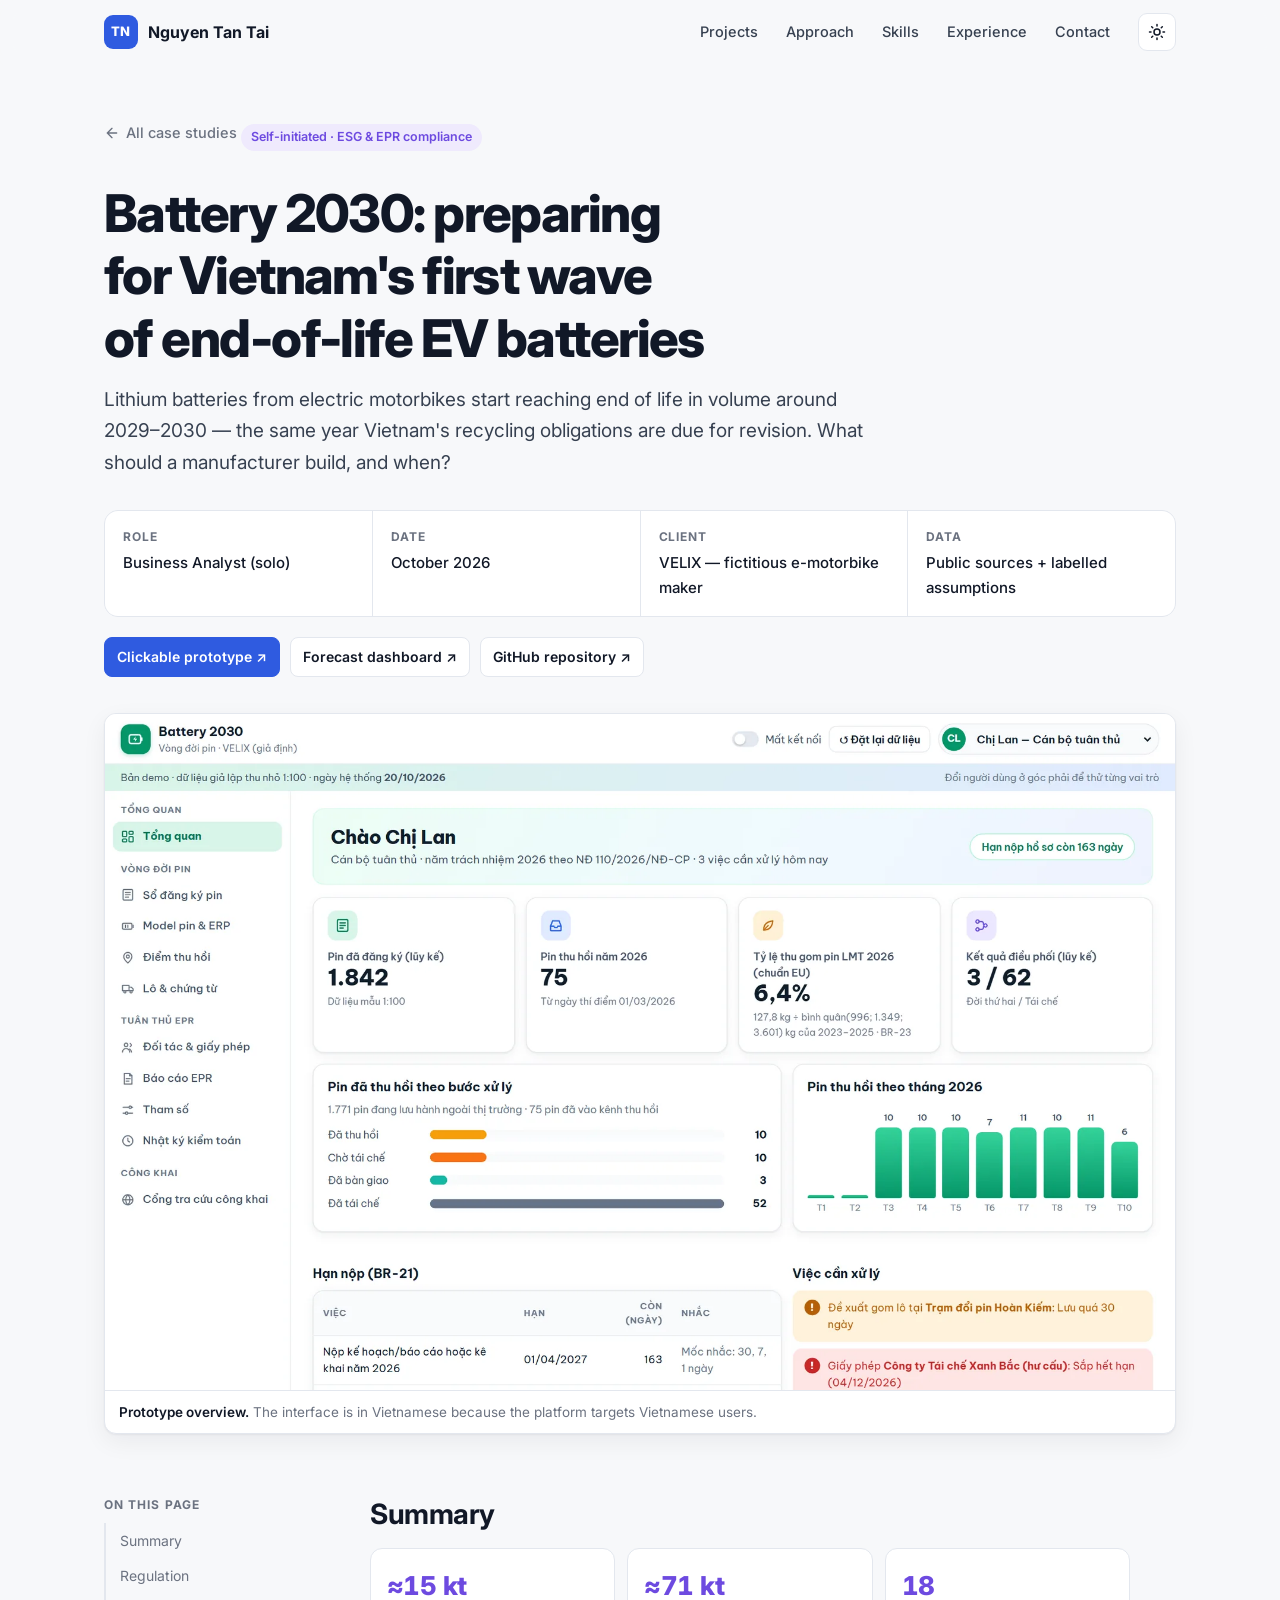
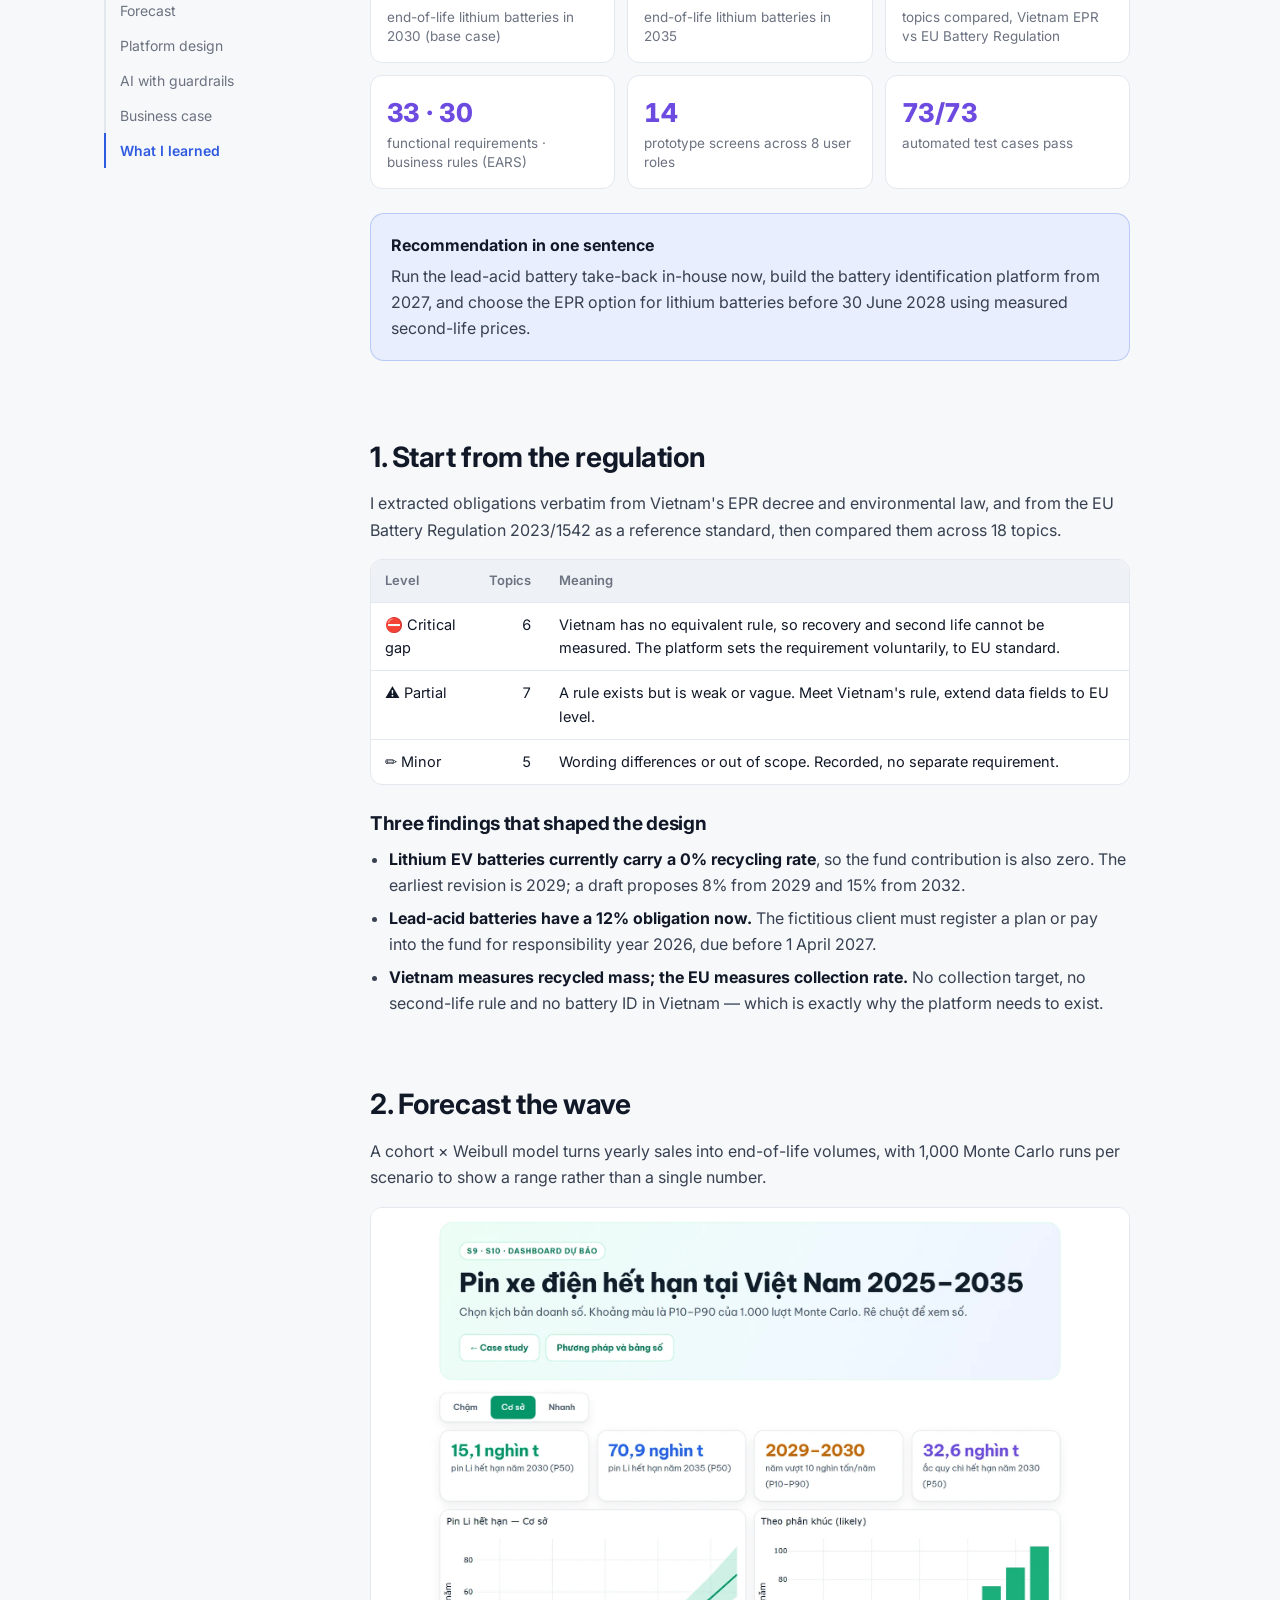
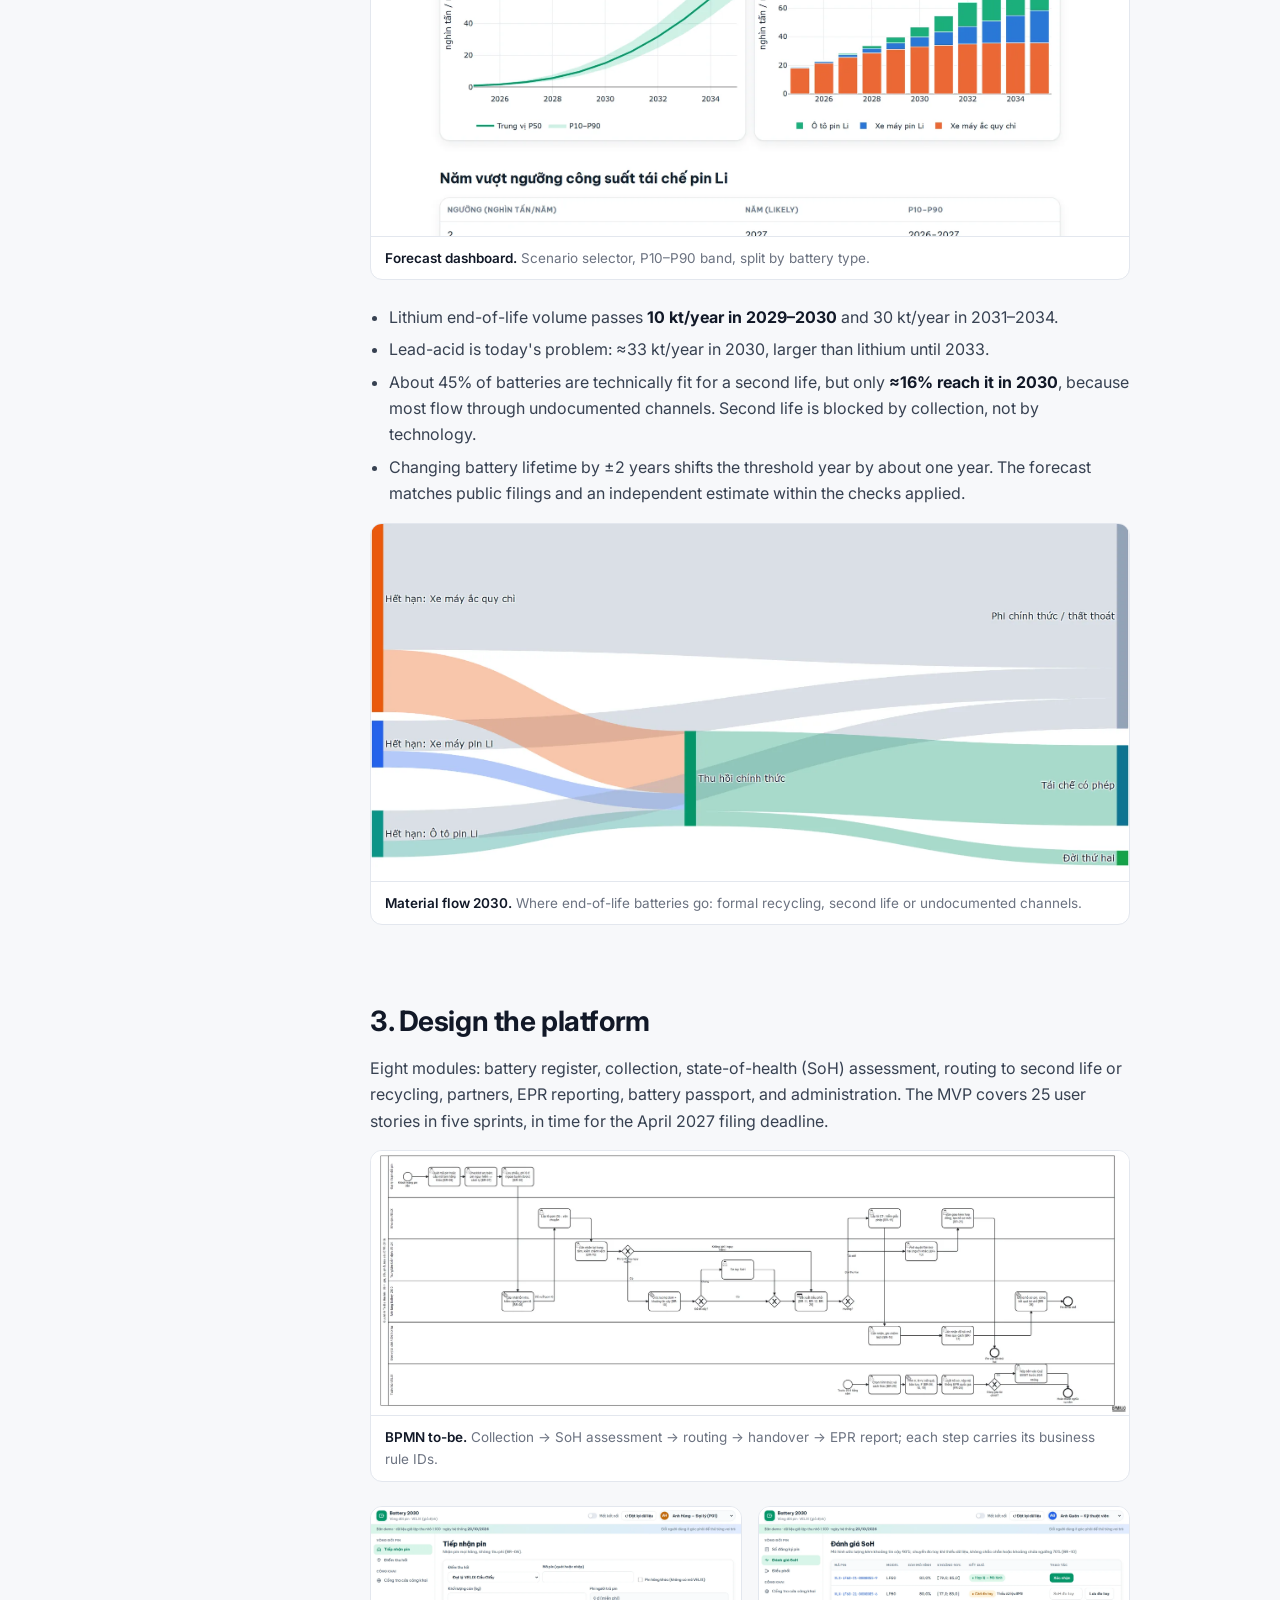
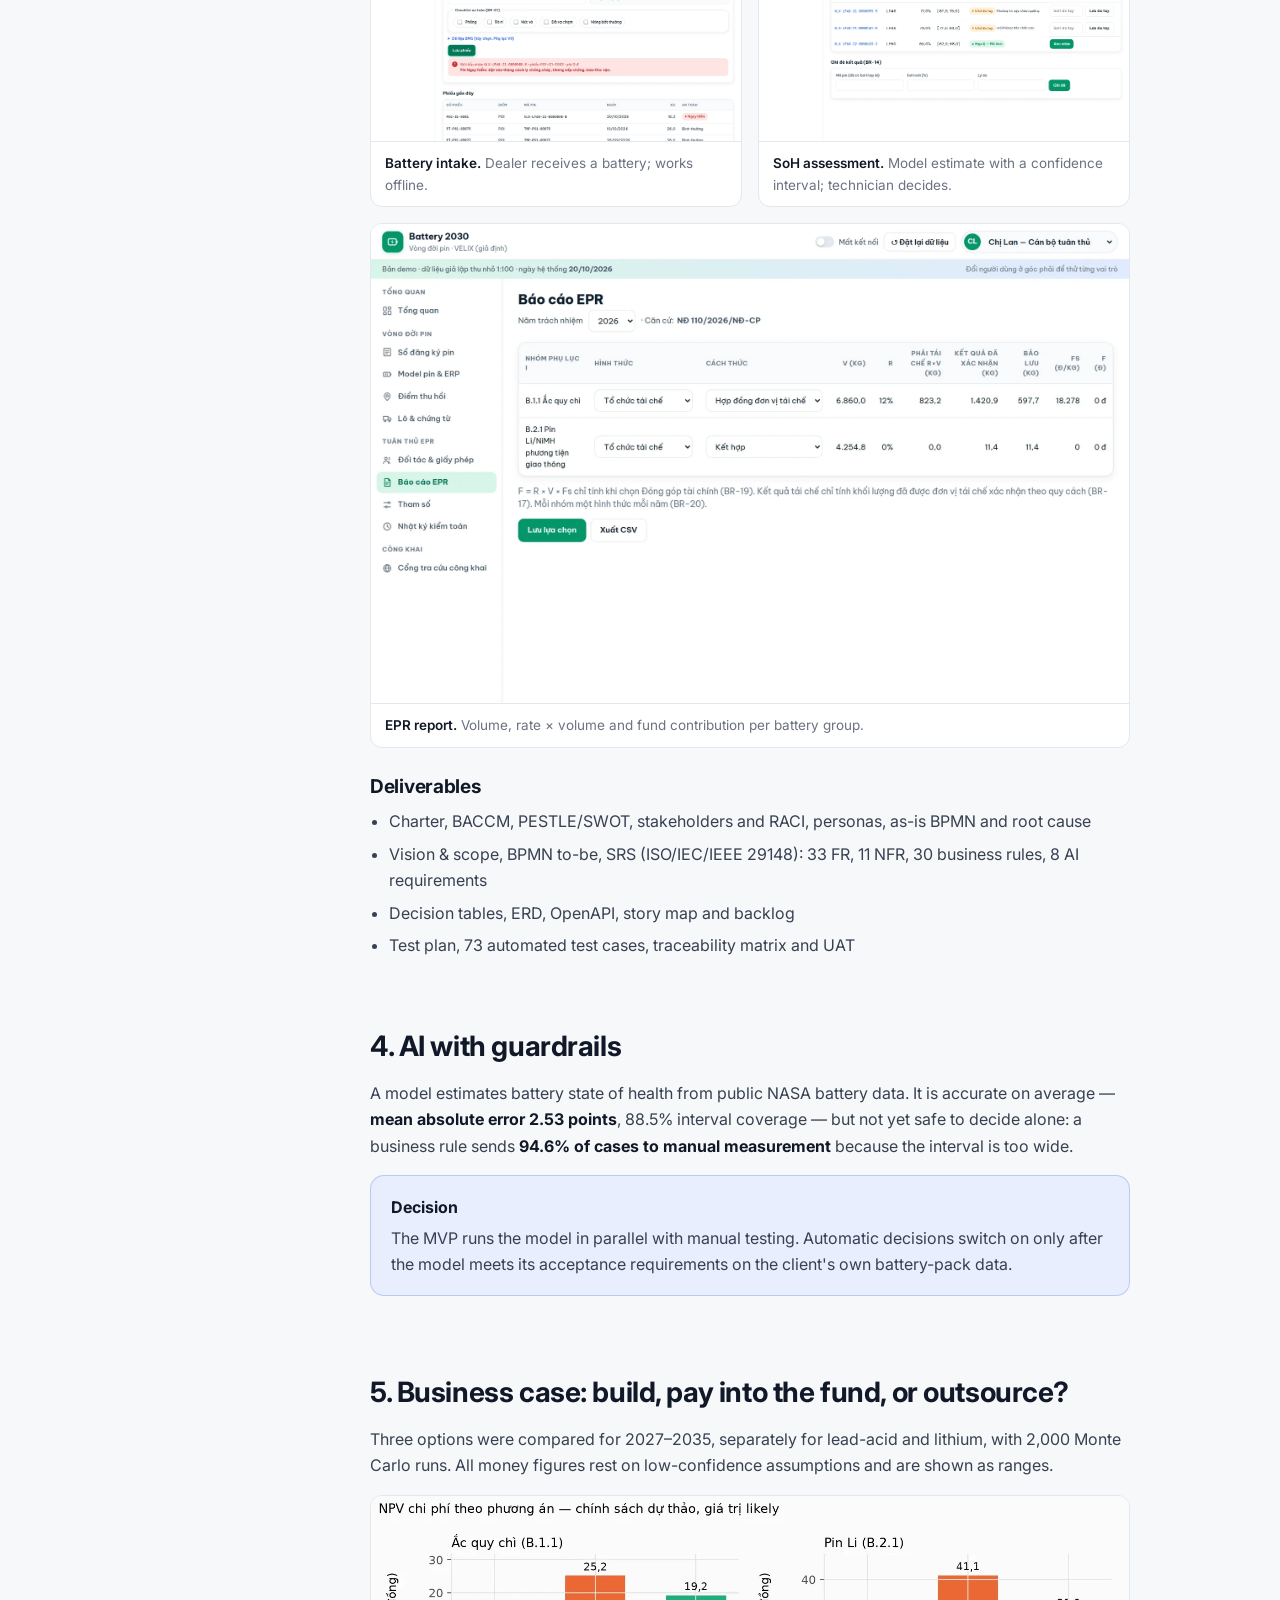
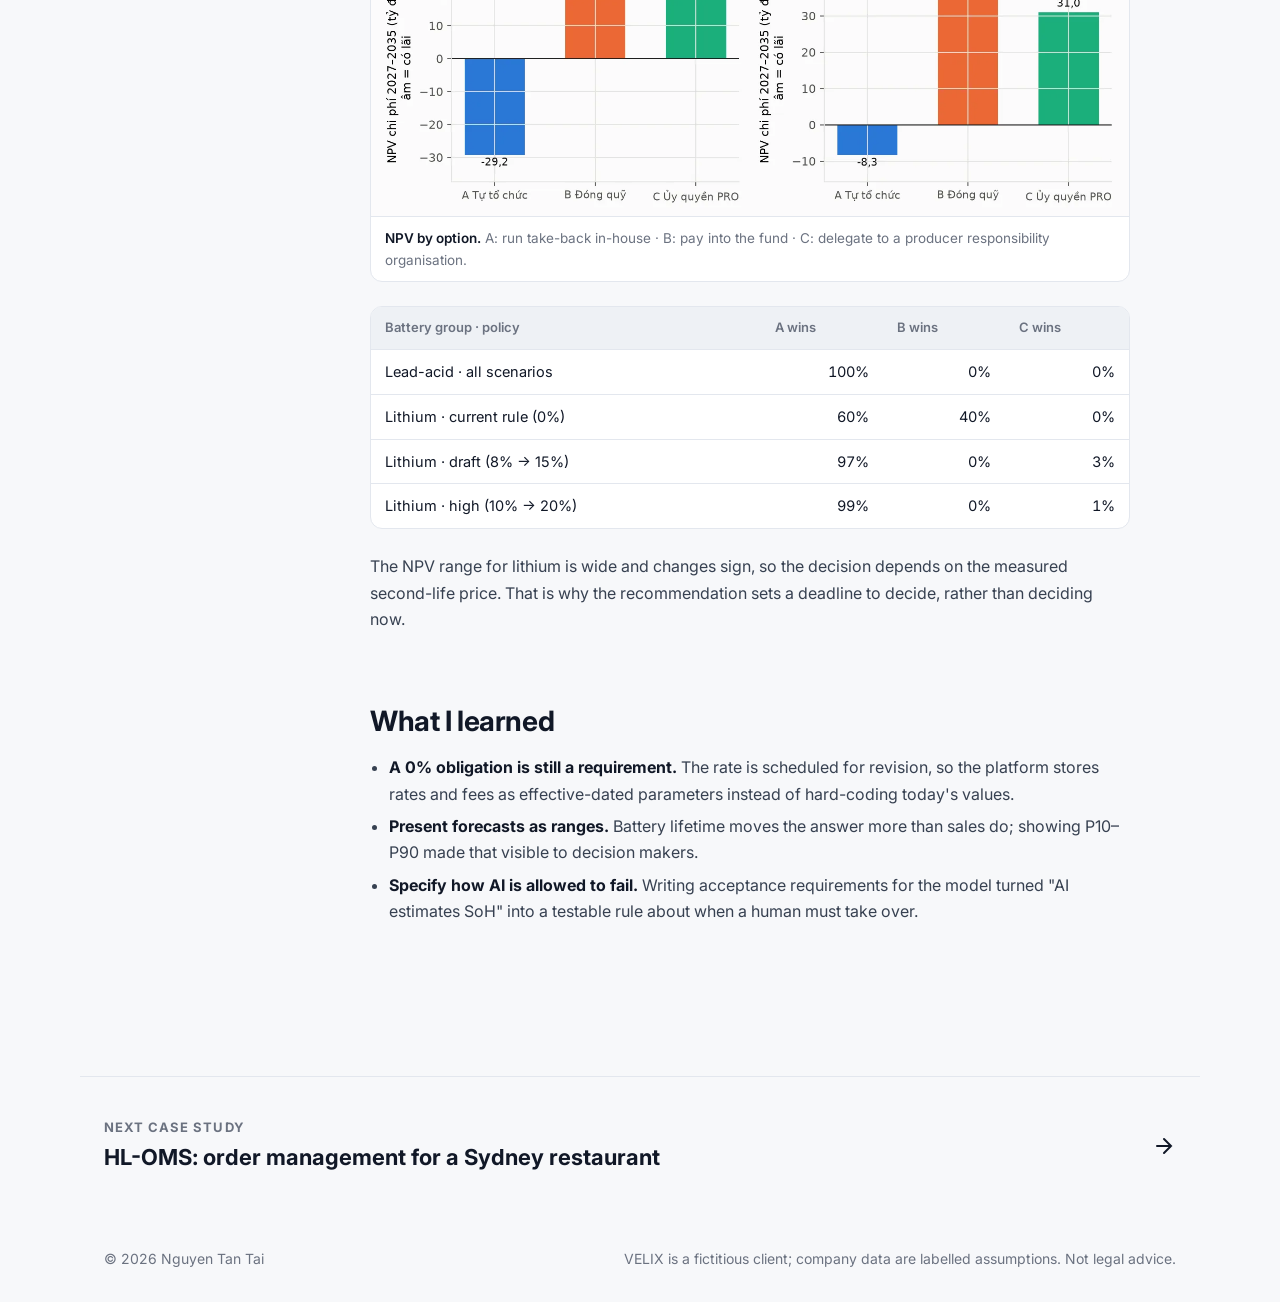
==== projects/battery-2030.html @ ced6868a "Them case Battery 2030 (so 3), HL-OMS so 4; hero moi, bo the trang thai va At a glance, hang domain " ====
<!doctype html>
<html lang="en">
<head>
  <meta charset="utf-8">
  <meta name="viewport" content="width=device-width, initial-scale=1">
  <title>Battery 2030 — Case Study · Nguyen Tan Tai</title>
  <meta name="description" content="Business analysis case study: an EV battery lifecycle and take-back (EPR) platform for Vietnam.">
  <link rel="preconnect" href="https://fonts.googleapis.com">
  <link rel="preconnect" href="https://fonts.gstatic.com" crossorigin>
  <link rel="stylesheet" href="https://fonts.googleapis.com/css2?family=Inter:wght@400;500;600;700;800&family=JetBrains+Mono:wght@500;600&display=swap">
  <link rel="stylesheet" href="../assets/style.css">
  <link rel="icon" href="data:image/svg+xml,%3Csvg xmlns='http://www.w3.org/2000/svg' viewBox='0 0 32 32'%3E%3Crect width='32' height='32' rx='8' fill='%232f5be0'/%3E%3Ctext x='16' y='21' font-family='Arial' font-size='13' font-weight='700' fill='white' text-anchor='middle'%3ETN%3C/text%3E%3C/svg%3E">
  <script>try{var t=localStorage.getItem("theme");if(t)document.documentElement.setAttribute("data-theme",t)}catch(e){}</script>
</head>
<body class="theme-violet">
<a class="skip" href="#main">Skip to content</a>

<header class="site-header">
  <nav class="container nav" aria-label="Main">
    <a class="brand" href="../index.html"><span class="brand-mark">TN</span><span>Nguyen Tan Tai</span></a>
    <ul class="nav-links">
      <li><a href="../index.html#projects">Projects</a></li>
      <li><a href="../index.html#approach">Approach</a></li>
      <li><a href="../index.html#skills">Skills</a></li>
      <li><a href="../index.html#experience">Experience</a></li>
      <li><a href="../index.html#contact">Contact</a></li>
    </ul>
    <button class="icon-btn theme-btn" type="button" aria-label="Toggle dark mode">
      <svg class="sun" viewBox="0 0 24 24" fill="none" stroke="currentColor" stroke-width="2" stroke-linecap="round"><circle cx="12" cy="12" r="4"/><path d="M12 2v2M12 20v2M4.9 4.9l1.4 1.4M17.7 17.7l1.4 1.4M2 12h2M20 12h2M4.9 19.1l1.4-1.4M17.7 6.3l1.4-1.4"/></svg>
      <svg class="moon" viewBox="0 0 24 24" fill="none" stroke="currentColor" stroke-width="2" stroke-linecap="round"><path d="M21 12.8A9 9 0 1 1 11.2 3a7 7 0 0 0 9.8 9.8z"/></svg>
    </button>
    <button class="icon-btn menu-btn" type="button" aria-label="Open menu" aria-expanded="false">
      <svg viewBox="0 0 24 24" fill="none" stroke="currentColor" stroke-width="2" stroke-linecap="round"><path d="M4 7h16M4 12h16M4 17h16"/></svg>
    </button>
  </nav>
</header>

<main id="main">
  <div class="container cs-hero">
    <a class="back" href="../index.html#projects">
      <svg viewBox="0 0 24 24" fill="none" stroke="currentColor" stroke-width="2" stroke-linecap="round"><path d="M19 12H5M12 19l-7-7 7-7"/></svg>All case studies</a>
    <span class="tone-badge">Self-initiated · ESG &amp; EPR compliance</span>
    <h1>Battery 2030: preparing for Vietnam's first wave of end-of-life EV batteries</h1>
    <p class="lead">Lithium batteries from electric motorbikes start reaching end of life in volume around 2029–2030 — the same year Vietnam's recycling obligations are due for revision. What should a manufacturer build, and when?</p>

    <dl class="meta">
      <div><dt>Role</dt><dd>Business Analyst (solo)</dd></div>
      <div><dt>Date</dt><dd>October 2026</dd></div>
      <div><dt>Client</dt><dd>VELIX — fictitious e-motorbike maker</dd></div>
      <div><dt>Data</dt><dd>Public sources + labelled assumptions</dd></div>
    </dl>

    <div class="btn-row" style="margin-top:20px">
      <a class="btn btn-primary btn-sm" href="https://taint7684.github.io/battery-2030-ba/prototype/" target="_blank" rel="noopener">Clickable prototype ↗</a>
      <a class="btn btn-sm" href="https://taint7684.github.io/battery-2030-ba/forecast.html" target="_blank" rel="noopener">Forecast dashboard ↗</a>
      <a class="btn btn-sm" href="https://github.com/taint7684/battery-2030-ba" target="_blank" rel="noopener">GitHub repository ↗</a>
    </div>

    <figure class="cs-cover shot">
      <img src="../assets/img/battery-scr-overview.webp" alt="Battery 2030 prototype: compliance officer overview dashboard" width="1800" height="1138">
      <figcaption><b>Prototype overview.</b> The interface is in Vietnamese because the platform targets Vietnamese users.</figcaption>
    </figure>
  </div>

  <div class="container cs-layout">
    <nav class="toc" aria-label="On this page">
      <h2>On this page</h2>
      <ol>
        <li><a href="#summary">Summary</a></li>
        <li><a href="#law">Regulation</a></li>
        <li><a href="#forecast">Forecast</a></li>
        <li><a href="#design">Platform design</a></li>
        <li><a href="#ai">AI with guardrails</a></li>
        <li><a href="#business-case">Business case</a></li>
        <li><a href="#learned">What I learned</a></li>
      </ol>
    </nav>

    <article class="prose">
      <section id="summary">
        <h2>Summary</h2>
        <div class="kpis">
          <div class="kpi"><b>≈15 kt</b><span>end-of-life lithium batteries in 2030 (base case)</span></div>
          <div class="kpi"><b>≈71 kt</b><span>end-of-life lithium batteries in 2035</span></div>
          <div class="kpi"><b>18</b><span>topics compared, Vietnam EPR vs EU Battery Regulation</span></div>
          <div class="kpi"><b>33 · 30</b><span>functional requirements · business rules (EARS)</span></div>
          <div class="kpi"><b>14</b><span>prototype screens across 8 user roles</span></div>
          <div class="kpi"><b>73/73</b><span>automated test cases pass</span></div>
        </div>
        <div class="callout">
          <b>Recommendation in one sentence</b>
          <p>Run the lead-acid battery take-back in-house now, build the battery identification platform from 2027, and choose the EPR option for lithium batteries before 30 June 2028 using measured second-life prices.</p>
        </div>
      </section>

      <section id="law">
        <h2>1. Start from the regulation</h2>
        <p>I extracted obligations verbatim from Vietnam's EPR decree and environmental law, and from the EU Battery Regulation 2023/1542 as a reference standard, then compared them across 18 topics.</p>
        <div class="table-wrap">
          <table>
            <thead><tr><th>Level</th><th class="num">Topics</th><th>Meaning</th></tr></thead>
            <tbody>
              <tr><td>⛔ Critical gap</td><td class="num">6</td><td>Vietnam has no equivalent rule, so recovery and second life cannot be measured. The platform sets the requirement voluntarily, to EU standard.</td></tr>
              <tr><td>⚠️ Partial</td><td class="num">7</td><td>A rule exists but is weak or vague. Meet Vietnam's rule, extend data fields to EU level.</td></tr>
              <tr><td>✏️ Minor</td><td class="num">5</td><td>Wording differences or out of scope. Recorded, no separate requirement.</td></tr>
            </tbody>
          </table>
        </div>
        <h3>Three findings that shaped the design</h3>
        <ul>
          <li><strong>Lithium EV batteries currently carry a 0% recycling rate</strong>, so the fund contribution is also zero. The earliest revision is 2029; a draft proposes 8% from 2029 and 15% from 2032.</li>
          <li><strong>Lead-acid batteries have a 12% obligation now.</strong> The fictitious client must register a plan or pay into the fund for responsibility year 2026, due before 1 April 2027.</li>
          <li><strong>Vietnam measures recycled mass; the EU measures collection rate.</strong> No collection target, no second-life rule and no battery ID in Vietnam — which is exactly why the platform needs to exist.</li>
        </ul>
      </section>

      <section id="forecast">
        <h2>2. Forecast the wave</h2>
        <p>A cohort × Weibull model turns yearly sales into end-of-life volumes, with 1,000 Monte Carlo runs per scenario to show a range rather than a single number.</p>
        <figure class="shot" style="margin-bottom:24px">
          <img src="../assets/img/battery-forecast.webp" alt="Forecast dashboard with scenario selector, P10–P90 band and battery segments" width="1800" height="1491" loading="lazy">
          <figcaption><b>Forecast dashboard.</b> Scenario selector, P10–P90 band, split by battery type.</figcaption>
        </figure>
        <ul>
          <li>Lithium end-of-life volume passes <strong>10 kt/year in 2029–2030</strong> and 30 kt/year in 2031–2034.</li>
          <li>Lead-acid is today's problem: ≈33 kt/year in 2030, larger than lithium until 2033.</li>
          <li>About 45% of batteries are technically fit for a second life, but only <strong>≈16% reach it in 2030</strong>, because most flow through undocumented channels. Second life is blocked by collection, not by technology.</li>
          <li>Changing battery lifetime by ±2 years shifts the threshold year by about one year. The forecast matches public filings and an independent estimate within the checks applied.</li>
        </ul>
        <figure class="shot" style="margin-bottom:24px">
          <img src="../assets/img/battery-sankey.webp" alt="Sankey diagram of where end-of-life batteries go in 2030" width="1800" height="849" loading="lazy">
          <figcaption><b>Material flow 2030.</b> Where end-of-life batteries go: formal recycling, second life or undocumented channels.</figcaption>
        </figure>
      </section>

      <section id="design">
        <h2>3. Design the platform</h2>
        <p>Eight modules: battery register, collection, state-of-health (SoH) assessment, routing to second life or recycling, partners, EPR reporting, battery passport, and administration. The MVP covers 25 user stories in five sprints, in time for the April 2027 filing deadline.</p>
        <figure class="shot" style="margin-bottom:24px">
          <img src="../assets/img/battery-bpmn.webp" alt="BPMN to-be process: collection, SoH assessment, routing, handover and EPR reporting" width="1800" height="627" loading="lazy">
          <figcaption><b>BPMN to-be.</b> Collection → SoH assessment → routing → handover → EPR report; each step carries its business rule IDs.</figcaption>
        </figure>
        <div class="gallery">
          <figure class="shot">
            <img src="../assets/img/battery-scr-intake.webp" alt="Battery intake screen at a dealer" width="1800" height="1138" loading="lazy">
            <figcaption><b>Battery intake.</b> Dealer receives a battery; works offline.</figcaption>
          </figure>
          <figure class="shot">
            <img src="../assets/img/battery-scr-soh.webp" alt="State-of-health assessment with confidence interval" width="1800" height="1138" loading="lazy">
            <figcaption><b>SoH assessment.</b> Model estimate with a confidence interval; technician decides.</figcaption>
          </figure>
          <figure class="shot">
            <img src="../assets/img/battery-scr-epr.webp" alt="EPR report showing volume, rate and contribution" width="1800" height="1138" loading="lazy">
            <figcaption><b>EPR report.</b> Volume, rate × volume and fund contribution per battery group.</figcaption>
          </figure>
        </div>
        <h3>Deliverables</h3>
        <ul>
          <li>Charter, BACCM, PESTLE/SWOT, stakeholders and RACI, personas, as-is BPMN and root cause</li>
          <li>Vision &amp; scope, BPMN to-be, SRS (ISO/IEC/IEEE 29148): 33 FR, 11 NFR, 30 business rules, 8 AI requirements</li>
          <li>Decision tables, ERD, OpenAPI, story map and backlog</li>
          <li>Test plan, 73 automated test cases, traceability matrix and UAT</li>
        </ul>
      </section>

      <section id="ai">
        <h2>4. AI with guardrails</h2>
        <p>A model estimates battery state of health from public NASA battery data. It is accurate on average — <strong>mean absolute error 2.53 points</strong>, 88.5% interval coverage — but not yet safe to decide alone: a business rule sends <strong>94.6% of cases to manual measurement</strong> because the interval is too wide.</p>
        <div class="callout">
          <b>Decision</b>
          <p>The MVP runs the model in parallel with manual testing. Automatic decisions switch on only after the model meets its acceptance requirements on the client's own battery-pack data.</p>
        </div>
      </section>

      <section id="business-case">
        <h2>5. Business case: build, pay into the fund, or outsource?</h2>
        <p>Three options were compared for 2027–2035, separately for lead-acid and lithium, with 2,000 Monte Carlo runs. All money figures rest on low-confidence assumptions and are shown as ranges.</p>
        <figure class="shot" style="margin-bottom:24px">
          <img src="../assets/img/battery-npv.webp" alt="NPV by option for lead-acid and lithium batteries" width="1440" height="608" loading="lazy">
          <figcaption><b>NPV by option.</b> A: run take-back in-house · B: pay into the fund · C: delegate to a producer responsibility organisation.</figcaption>
        </figure>
        <div class="table-wrap">
          <table>
            <thead><tr><th>Battery group · policy</th><th class="num">A wins</th><th class="num">B wins</th><th class="num">C wins</th></tr></thead>
            <tbody>
              <tr><td>Lead-acid · all scenarios</td><td class="num">100%</td><td class="num">0%</td><td class="num">0%</td></tr>
              <tr><td>Lithium · current rule (0%)</td><td class="num">60%</td><td class="num">40%</td><td class="num">0%</td></tr>
              <tr><td>Lithium · draft (8% → 15%)</td><td class="num">97%</td><td class="num">0%</td><td class="num">3%</td></tr>
              <tr><td>Lithium · high (10% → 20%)</td><td class="num">99%</td><td class="num">0%</td><td class="num">1%</td></tr>
            </tbody>
          </table>
        </div>
        <p>The NPV range for lithium is wide and changes sign, so the decision depends on the measured second-life price. That is why the recommendation sets a deadline to decide, rather than deciding now.</p>
      </section>

      <section id="learned">
        <h2>What I learned</h2>
        <ul>
          <li><strong>A 0% obligation is still a requirement.</strong> The rate is scheduled for revision, so the platform stores rates and fees as effective-dated parameters instead of hard-coding today's values.</li>
          <li><strong>Present forecasts as ranges.</strong> Battery lifetime moves the answer more than sales do; showing P10–P90 made that visible to decision makers.</li>
          <li><strong>Specify how AI is allowed to fail.</strong> Writing acceptance requirements for the model turned "AI estimates SoH" into a testable rule about when a human must take over.</li>
        </ul>
      </section>
    </article>
  </div>

  <div class="container next-project">
    <a href="hl-oms.html">
      <span><small>Next case study</small><strong>HL-OMS: order management for a Sydney restaurant</strong></span>
      <svg viewBox="0 0 24 24" fill="none" stroke="currentColor" stroke-width="2" stroke-linecap="round"><path d="M5 12h14M12 5l7 7-7 7"/></svg>
    </a>
  </div>
</main>

<footer class="site-footer">
  <div class="container">
    <span>© <span data-year>2026</span> Nguyen Tan Tai</span>
    <span>VELIX is a fictitious client; company data are labelled assumptions. Not legal advice.</span>
  </div>
</footer>
<script src="../assets/main.js"></script>
</body>
</html>
---- assets/style.css ----
/* =========================================================
   Portfolio — Nguyen Tan Tai
   Design tokens first; components below. Content lives in the .html files.
   ========================================================= */

:root {
  --bg: #f7f8fa;
  --surface: #ffffff;
  --sunk: #eef1f5;
  --ink: #111827;
  --ink-2: #374151;
  --muted: #6b7280;
  --line: #e3e7ee;
  --accent: #2f5be0;
  --accent-ink: #ffffff;
  --accent-soft: #e8eefd;
  --green: #0f7a55;  --green-soft: #e3f4ec;
  --blue: #2f5be0;   --blue-soft: #e8eefd;
  --amber: #a15c07;  --amber-soft: #fdf1df;
  --violet: #6d4ae0; --violet-soft: #efeafd;
  --shadow: 0 1px 2px rgba(16, 24, 40, .05), 0 8px 24px rgba(16, 24, 40, .06);
  --radius: 14px;
  --radius-sm: 8px;
  --maxw: 1120px;
  --f-sans: "Inter", system-ui, -apple-system, "Segoe UI", Roboto, sans-serif;
  --f-mono: "JetBrains Mono", ui-monospace, Consolas, monospace;
  color-scheme: light;
}

/* Light is the default; dark only when the visitor turns it on with the toggle. */
:root[data-theme="dark"] {
  --bg: #0c1018; --surface: #141a24; --sunk: #1a2230; --ink: #eef2f7; --ink-2: #c9d1dc;
  --muted: #8d99a8; --line: #253041; --accent: #7c9cff; --accent-ink: #0c1018; --accent-soft: #1c2742;
  --green: #4fd1a1; --green-soft: #12291f; --blue: #7c9cff; --blue-soft: #1c2742;
  --amber: #f1b45c; --amber-soft: #2d2212; --violet: #b29cff; --violet-soft: #241d3d;
  --shadow: 0 1px 2px rgba(0, 0, 0, .3), 0 8px 24px rgba(0, 0, 0, .25);
  color-scheme: dark;
}

/* ---------- Base ---------- */
*, *::before, *::after { box-sizing: border-box; }
html { scroll-behavior: smooth; scroll-padding-top: 80px; -webkit-text-size-adjust: 100%; }
body {
  margin: 0; background: var(--bg); color: var(--ink);
  font-family: var(--f-sans); font-size: 16px; line-height: 1.65;
  -webkit-font-smoothing: antialiased; text-rendering: optimizeLegibility;
}
img { max-width: 100%; height: auto; display: block; }
a { color: var(--accent); text-decoration: none; }
a:hover { text-decoration: underline; text-underline-offset: 3px; }
:focus-visible { outline: 2px solid var(--accent); outline-offset: 3px; border-radius: 4px; }
h1, h2, h3, h4 { line-height: 1.2; margin: 0; text-wrap: balance; letter-spacing: -.015em; }
p { margin: 0 0 1em; }
ul, ol { margin: 0; padding-left: 1.2em; }
code { font-family: var(--f-mono); font-size: .88em; background: var(--sunk); padding: .1em .35em; border-radius: 4px; }
.skip { position: absolute; left: -999px; top: 8px; background: var(--accent); color: var(--accent-ink); padding: 8px 14px; border-radius: 8px; z-index: 100; }
.skip:focus { left: 16px; }

.container { max-width: var(--maxw); margin: 0 auto; padding-inline: 24px; }
@media (max-width: 640px) { .container { padding-inline: 16px; } }

/* ---------- Header ---------- */
.site-header {
  position: sticky; top: 0; z-index: 50;
  background: color-mix(in srgb, var(--bg) 85%, transparent);
  backdrop-filter: saturate(160%) blur(10px); -webkit-backdrop-filter: saturate(160%) blur(10px);
  border-bottom: 1px solid transparent; transition: border-color .2s;
}
.site-header.scrolled { border-bottom-color: var(--line); }
.nav { display: flex; align-items: center; gap: 16px; height: 64px; }
.brand { font-weight: 700; color: var(--ink); display: flex; align-items: center; gap: 10px; white-space: nowrap; }
.brand:hover { text-decoration: none; }
.brand-mark {
  width: 34px; height: 34px; border-radius: 9px; display: grid; place-items: center;
  background: var(--accent); color: var(--accent-ink); font-size: 13px; font-weight: 800; letter-spacing: .02em;
}
.nav-links { display: flex; gap: 4px; margin-left: auto; list-style: none; padding: 0; }
.nav-links a { color: var(--ink-2); font-size: 14.5px; font-weight: 500; padding: 8px 12px; border-radius: 8px; display: block; }
.nav-links a:hover, .nav-links a.active { background: var(--sunk); color: var(--ink); text-decoration: none; }
.icon-btn {
  width: 38px; height: 38px; border-radius: 9px; border: 1px solid var(--line); background: var(--surface);
  color: var(--ink); display: grid; place-items: center; cursor: pointer; flex: none;
}
.icon-btn:hover { background: var(--sunk); }
.icon-btn svg { width: 18px; height: 18px; }
.menu-btn { display: none; }
.theme-btn .moon { display: none; }
:root[data-theme="dark"] .theme-btn .sun { display: none; }
:root[data-theme="dark"] .theme-btn .moon { display: block; }
@media (max-width: 820px) {
  .menu-btn { display: grid; }
  .nav-links {
    display: none; position: absolute; top: 64px; left: 0; right: 0; flex-direction: column; gap: 0;
    background: var(--surface); border-bottom: 1px solid var(--line); padding: 8px 16px 16px; box-shadow: var(--shadow);
  }
  .nav-links.open { display: flex; }
  .nav-links a { padding: 12px; font-size: 16px; }
  .nav .theme-btn { margin-left: auto; }
}

/* ---------- Buttons, tags ---------- */
.btn {
  display: inline-flex; align-items: center; gap: 8px; padding: 11px 18px; border-radius: 10px;
  font-weight: 600; font-size: 15px; border: 1px solid var(--line); background: var(--surface); color: var(--ink);
  cursor: pointer; transition: transform .15s, background .15s, border-color .15s; white-space: nowrap;
}
.btn:hover { text-decoration: none; border-color: var(--muted); }
.btn:active { transform: translateY(1px); }
.btn svg { width: 16px; height: 16px; }
.btn-primary { background: var(--accent); border-color: var(--accent); color: var(--accent-ink); }
.btn-primary:hover { border-color: var(--accent); filter: brightness(1.08); }
.btn-sm { padding: 7px 12px; font-size: 14px; border-radius: 8px; }
.btn-row { display: flex; flex-wrap: wrap; gap: 10px; }

.tags { display: flex; flex-wrap: wrap; gap: 6px; list-style: none; padding: 0; }
.tag {
  font-size: 12.5px; font-weight: 500; padding: 3px 10px; border-radius: 999px;
  background: var(--sunk); color: var(--ink-2); white-space: nowrap;
}
.eyebrow {
  display: inline-block; font-size: 12.5px; font-weight: 700; letter-spacing: .09em; text-transform: uppercase; color: var(--accent);
}
.theme-green { --tone: var(--green); --tone-soft: var(--green-soft); }
.theme-blue  { --tone: var(--blue);  --tone-soft: var(--blue-soft); }
.theme-amber { --tone: var(--amber); --tone-soft: var(--amber-soft); }
.theme-violet { --tone: var(--violet); --tone-soft: var(--violet-soft); }
.tone-badge {
  display: inline-flex; align-items: center; gap: 6px; font-size: 12.5px; font-weight: 600;
  padding: 3px 10px; border-radius: 999px; background: var(--tone-soft); color: var(--tone);
}

/* ---------- Sections ---------- */
section { padding-block: 88px; }
@media (max-width: 640px) { section { padding-block: 60px; } }
.section-head { max-width: 680px; margin-bottom: 40px; }
.section-head h2 { font-size: clamp(28px, 3.4vw, 38px); margin-top: 8px; }
.section-head p { color: var(--muted); margin-top: 12px; font-size: 17px; }
.alt { background: var(--surface); border-block: 1px solid var(--line); }

/* ---------- Hero ---------- */
.hero {
  position: relative; overflow: hidden; padding-block: 104px 72px;
  background:
    radial-gradient(900px 420px at 85% -10%, color-mix(in srgb, var(--accent) 14%, transparent), transparent 70%),
    radial-gradient(700px 380px at -10% 110%, color-mix(in srgb, var(--green) 12%, transparent), transparent 70%),
    var(--bg);
  border-bottom: 1px solid var(--line);
}
.hero::before {
  content: ""; position: absolute; inset: 0; pointer-events: none;
  background-image: radial-gradient(color-mix(in srgb, var(--ink) 9%, transparent) 1px, transparent 1px);
  background-size: 22px 22px;
  mask-image: linear-gradient(to bottom, #000 0%, transparent 85%);
  -webkit-mask-image: linear-gradient(to bottom, #000 0%, transparent 85%);
}
.hero .container { position: relative; }
.hero-intro { max-width: 860px; }
.hero .eyebrow { display: inline-flex; align-items: center; gap: 10px; }
.hero .eyebrow::before { content: ""; width: 28px; height: 2px; background: var(--accent); border-radius: 2px; }
.hero h1 { font-size: clamp(38px, 6vw, 68px); font-weight: 800; letter-spacing: -.035em; line-height: 1.06; margin: 18px 0 22px; }
.hero h1 .hl {
  background: linear-gradient(90deg, var(--accent), var(--green)); -webkit-background-clip: text; background-clip: text; color: transparent;
}
.hero .lead { font-size: clamp(17px, 1.7vw, 20px); color: var(--ink-2); max-width: 68ch; margin-bottom: 30px; }
.domains { margin-top: 40px; }
.domains h2 { font-size: 12.5px; text-transform: uppercase; letter-spacing: .09em; color: var(--muted); font-weight: 700; margin-bottom: 12px; }
.domains .tags { gap: 8px; }
.domains .tag {
  font-size: 14px; padding: 7px 14px; background: var(--surface); border: 1px solid var(--line); color: var(--ink);
  box-shadow: 0 1px 2px rgba(16, 24, 40, .04);
}
.domains .tag.core { border-color: color-mix(in srgb, var(--accent) 40%, var(--line)); background: var(--accent-soft); color: var(--accent); font-weight: 600; }
@media (max-width: 900px) { .hero { padding-block: 64px 48px; } }

.stats { display: grid; grid-template-columns: repeat(4, minmax(0, 1fr)); gap: 16px; margin-top: 48px; }
.stat b { color: var(--ink); }
.stat { background: var(--surface); border: 1px solid var(--line); border-radius: var(--radius); padding: 20px; }
.stat b { display: block; font-size: 30px; font-weight: 800; letter-spacing: -.02em; font-variant-numeric: tabular-nums; }
.stat span { color: var(--muted); font-size: 14px; }
@media (max-width: 760px) { .stats { grid-template-columns: repeat(2, minmax(0, 1fr)); } }

/* ---------- Project cards ---------- */
.projects { display: grid; gap: 28px; }
.project {
  display: grid; grid-template-columns: minmax(0, 1.05fr) minmax(0, 1fr); gap: 0;
  background: var(--surface); border: 1px solid var(--line); border-radius: 20px; overflow: hidden; box-shadow: var(--shadow);
  transition: transform .2s, box-shadow .2s;
}
.project:hover { transform: translateY(-2px); }
.project:nth-child(even) .project-media { order: 2; }
.project-media { background: var(--tone-soft); padding: 28px; display: flex; align-items: center; justify-content: center; min-height: 280px; }
.project-media img { border-radius: 10px; border: 1px solid var(--line); box-shadow: var(--shadow); }
/* Screenshot fills the panel and bleeds off the edge like a product shot */
.project-media.fill { padding: 36px 0 0 36px; align-items: stretch; justify-content: flex-end; overflow: hidden; }
.project-media.fill img {
  width: 100%; height: 100%; min-height: 320px; object-fit: cover; object-position: left top;
  border-radius: 12px 0 0 0; border-right: 0; border-bottom: 0;
  transition: transform .4s ease;
}
.project:hover .project-media.fill img { transform: scale(1.02); transform-origin: left top; }
.project-body { padding: 32px; display: flex; flex-direction: column; gap: 14px; }
.project-body h3 { font-size: 24px; }
.project-top { display: flex; align-items: center; justify-content: space-between; gap: 12px; flex-wrap: wrap; }
.case-no { font-family: var(--f-mono); font-size: 13px; font-weight: 600; color: var(--muted); letter-spacing: .04em; }
.case-no b { color: var(--tone); font-size: 15px; }
.project-body .sub { color: var(--muted); margin: 0; }
.tldr { background: var(--sunk); border-radius: 10px; padding: 14px 16px; font-size: 15px; }
.tldr ul { padding-left: 1.1em; display: grid; gap: 4px; }
.metrics { display: grid; grid-template-columns: repeat(3, minmax(0, 1fr)); gap: 10px; }
.metric b { display: block; font-size: 20px; font-weight: 800; color: var(--tone); font-variant-numeric: tabular-nums; }
.metric span { font-size: 13px; color: var(--muted); line-height: 1.35; display: block; }
.project .btn-row { margin-top: auto; padding-top: 6px; }
@media (max-width: 900px) {
  .project { grid-template-columns: 1fr; }
  .project:nth-child(even) .project-media { order: 0; }
  .project-media { min-height: 0; padding: 18px; }
  .project-media.fill { padding: 20px 0 0 20px; }
  .project-media.fill img { min-height: 0; height: auto; aspect-ratio: 16 / 10; }
  .project-body { padding: 22px; }
}

.nda-visual { width: 100%; }
.nda-visual svg { width: 100%; height: auto; display: block; }

/* ---------- Approach / process ---------- */
.process { display: grid; grid-template-columns: repeat(4, minmax(0, 1fr)); gap: 16px; counter-reset: step; list-style: none; padding: 0; }
.process li { background: var(--bg); border: 1px solid var(--line); border-radius: var(--radius); padding: 22px; position: relative; }
.alt .process li { background: var(--bg); }
.process li::before {
  counter-increment: step; content: "0" counter(step);
  font-family: var(--f-mono); font-size: 13px; font-weight: 600; color: var(--accent); display: block; margin-bottom: 10px;
}
.process h3 { font-size: 17px; margin-bottom: 8px; }
.process p { color: var(--muted); font-size: 14.5px; margin: 0; }
@media (max-width: 900px) { .process { grid-template-columns: repeat(2, minmax(0, 1fr)); } }
@media (max-width: 560px) { .process { grid-template-columns: 1fr; } }

/* ---------- Skills ---------- */
.skills { display: grid; grid-template-columns: repeat(3, minmax(0, 1fr)); gap: 16px; }
.skill { background: var(--surface); border: 1px solid var(--line); border-radius: var(--radius); padding: 22px; }
.skill h3 { font-size: 16px; margin-bottom: 12px; display: flex; align-items: center; gap: 10px; }
.skill h3 .ico { width: 30px; height: 30px; border-radius: 8px; background: var(--accent-soft); color: var(--accent); display: grid; place-items: center; }
.skill h3 .ico svg { width: 16px; height: 16px; }
@media (max-width: 900px) { .skills { grid-template-columns: repeat(2, minmax(0, 1fr)); } }
@media (max-width: 560px) { .skills { grid-template-columns: 1fr; } }

/* ---------- Experience timeline ---------- */
.timeline { list-style: none; padding: 0; position: relative; display: grid; gap: 20px; }
.timeline::before { content: ""; position: absolute; left: 7px; top: 8px; bottom: 8px; width: 2px; background: var(--line); }
.job { position: relative; padding-left: 36px; }
.job::before {
  content: ""; position: absolute; left: 0; top: 8px; width: 16px; height: 16px; border-radius: 50%;
  background: var(--surface); border: 3px solid var(--accent);
}
.job-card { background: var(--surface); border: 1px solid var(--line); border-radius: var(--radius); padding: 22px 24px; }
.job-head { display: flex; flex-wrap: wrap; justify-content: space-between; gap: 4px 16px; align-items: baseline; margin-bottom: 4px; }
.job-head h3 { font-size: 18px; }
.job-head time { font-size: 14px; color: var(--muted); font-variant-numeric: tabular-nums; }
.job .company { color: var(--accent); font-weight: 600; font-size: 15px; margin-bottom: 12px; }
.job ul { display: grid; gap: 6px; color: var(--ink-2); font-size: 15px; }
.job ul li::marker { color: var(--muted); }

.edu { display: grid; grid-template-columns: repeat(2, minmax(0, 1fr)); gap: 16px; margin-top: 28px; }
.edu > div { background: var(--surface); border: 1px solid var(--line); border-radius: var(--radius); padding: 20px 22px; }
.edu h3 { font-size: 16px; margin-bottom: 4px; }
.edu p { color: var(--muted); font-size: 14.5px; margin: 0; }
@media (max-width: 640px) { .edu { grid-template-columns: 1fr; } }

/* ---------- Contact ---------- */
.contact-card {
  background: var(--ink); color: var(--bg); border-radius: 24px; padding: clamp(28px, 5vw, 56px);
  display: grid; grid-template-columns: minmax(0, 1.2fr) minmax(0, 1fr); gap: 32px; align-items: center;
}
.contact-card h2 { font-size: clamp(28px, 3.6vw, 40px); }
.contact-card p { color: color-mix(in srgb, var(--bg) 75%, var(--ink)); margin: 12px 0 0; }
.contact-list { list-style: none; padding: 0; display: grid; gap: 10px; }
.contact-list a, .contact-list button {
  display: flex; align-items: center; gap: 12px; width: 100%; padding: 14px 16px; border-radius: 12px;
  background: color-mix(in srgb, var(--bg) 10%, transparent); color: var(--bg); font: inherit; font-weight: 500;
  border: 1px solid color-mix(in srgb, var(--bg) 18%, transparent); cursor: pointer; text-align: left;
}
.contact-list a:hover, .contact-list button:hover { background: color-mix(in srgb, var(--bg) 18%, transparent); text-decoration: none; }
.contact-list svg { width: 18px; height: 18px; flex: none; }
.contact-list .hint { margin-left: auto; font-size: 12.5px; opacity: .7; }
@media (max-width: 820px) { .contact-card { grid-template-columns: 1fr; } }

/* ---------- Footer ---------- */
.site-footer { padding-block: 32px; color: var(--muted); font-size: 14px; }
.site-footer .container { display: flex; flex-wrap: wrap; justify-content: space-between; gap: 8px; }

/* =========================================================
   Case-study pages
   ========================================================= */
.cs-hero { padding-block: 56px 40px; }
.back { display: inline-flex; align-items: center; gap: 6px; color: var(--muted); font-size: 14.5px; font-weight: 500; margin-bottom: 24px; }
.back:hover { color: var(--ink); text-decoration: none; }
.back svg { width: 16px; height: 16px; }
.cs-hero h1 { font-size: clamp(32px, 4.6vw, 52px); font-weight: 800; letter-spacing: -.03em; margin: 14px 0 14px; max-width: 22ch; }
.cs-hero .lead { font-size: 19px; color: var(--ink-2); max-width: 64ch; }
.meta {
  display: grid; grid-template-columns: repeat(4, minmax(0, 1fr)); gap: 1px; background: var(--line);
  border: 1px solid var(--line); border-radius: var(--radius); overflow: hidden; margin-top: 32px;
}
.meta > div { background: var(--surface); padding: 16px 18px; }
.meta dt { font-size: 12px; text-transform: uppercase; letter-spacing: .08em; color: var(--muted); font-weight: 700; margin-bottom: 4px; }
.meta dd { margin: 0; font-size: 15px; font-weight: 500; }
@media (max-width: 760px) { .meta { grid-template-columns: repeat(2, minmax(0, 1fr)); } }

.cs-cover { margin-top: 36px; border-radius: 18px; overflow: hidden; border: 1px solid var(--line); box-shadow: var(--shadow); background: var(--surface); }

.cs-layout { display: grid; grid-template-columns: 210px minmax(0, 1fr); gap: 56px; padding-block: 24px 80px; }
.toc { position: sticky; top: 88px; align-self: start; font-size: 14px; }
.toc h2 { font-size: 12px; text-transform: uppercase; letter-spacing: .09em; color: var(--muted); margin-bottom: 10px; }
.toc ol { list-style: none; padding: 0; border-left: 2px solid var(--line); }
.toc a { display: block; padding: 6px 0 6px 14px; margin-left: -2px; border-left: 2px solid transparent; color: var(--muted); }
.toc a:hover { color: var(--ink); text-decoration: none; }
.toc a.active { color: var(--accent); border-left-color: var(--accent); font-weight: 600; }
@media (max-width: 960px) { .cs-layout { grid-template-columns: minmax(0, 1fr); gap: 0; } .toc { display: none; } }

.prose { max-width: 760px; min-width: 0; }
.prose > section { padding-block: 0 56px; }
.prose h2 { font-size: 28px; margin-bottom: 16px; }
.prose h3 { font-size: 19px; margin: 28px 0 10px; }
.prose p, .prose li { color: var(--ink-2); }
.prose ul, .prose ol { display: grid; gap: 6px; margin-bottom: 1em; }
.prose strong { color: var(--ink); }

.callout { border-radius: var(--radius); padding: 18px 20px; background: var(--accent-soft); border: 1px solid color-mix(in srgb, var(--accent) 25%, transparent); margin-bottom: 24px; }
.callout.note { background: var(--amber-soft); border-color: color-mix(in srgb, var(--amber) 30%, transparent); }
.callout b:first-child { display: block; margin-bottom: 4px; color: var(--ink); }
.callout p:last-child, .callout ul:last-child { margin-bottom: 0; }

.kpis { display: grid; grid-template-columns: repeat(3, minmax(0, 1fr)); gap: 12px; margin: 8px 0 24px; }
.kpi { background: var(--surface); border: 1px solid var(--line); border-radius: 12px; padding: 16px; }
.kpi b { display: block; font-size: 26px; font-weight: 800; letter-spacing: -.02em; color: var(--tone, var(--accent)); font-variant-numeric: tabular-nums; }
.kpi span { font-size: 13.5px; color: var(--muted); line-height: 1.4; display: block; }
@media (max-width: 560px) { .kpis { grid-template-columns: repeat(2, minmax(0, 1fr)); } }

.steps { list-style: none; padding: 0; display: grid; gap: 0; counter-reset: s; }
.steps li { position: relative; padding: 0 0 22px 52px; }
.steps li::before {
  counter-increment: s; content: counter(s); position: absolute; left: 0; top: 0; width: 34px; height: 34px; border-radius: 50%;
  background: var(--tone-soft, var(--accent-soft)); color: var(--tone, var(--accent)); font-weight: 700; font-size: 14px; display: grid; place-items: center;
}
.steps li::after { content: ""; position: absolute; left: 16px; top: 38px; bottom: 4px; width: 2px; background: var(--line); }
.steps li:last-child::after { display: none; }
.steps b { display: block; color: var(--ink); margin-bottom: 2px; }
.steps span { color: var(--ink-2); }

.table-wrap { overflow-x: auto; border: 1px solid var(--line); border-radius: 12px; margin-bottom: 24px; background: var(--surface); }
table { border-collapse: collapse; width: 100%; font-size: 14.5px; }
th, td { text-align: left; vertical-align: top; padding: 10px 14px; border-bottom: 1px solid var(--line); }
th { background: var(--sunk); font-size: 13px; color: var(--muted); font-weight: 600; white-space: nowrap; }
tr:last-child td { border-bottom: 0; }
td.num { text-align: right; font-variant-numeric: tabular-nums; white-space: nowrap; }

.gallery { display: grid; grid-template-columns: repeat(2, minmax(0, 1fr)); gap: 16px; margin-bottom: 24px; }
.gallery.one { grid-template-columns: 1fr; }
.gallery > :last-child:nth-child(odd) { grid-column: 1 / -1; }
figure { margin: 0; }
.shot { background: var(--surface); border: 1px solid var(--line); border-radius: 12px; overflow: hidden; }
.shot button { all: unset; display: block; cursor: zoom-in; width: 100%; }
.shot button:focus-visible { outline: 2px solid var(--accent); outline-offset: -2px; }
.shot figcaption { font-size: 13.5px; color: var(--muted); padding: 10px 14px; border-top: 1px solid var(--line); }
.shot figcaption b { color: var(--ink); font-weight: 600; }
@media (max-width: 640px) { .gallery { grid-template-columns: 1fr; } }

.cols-2 { display: grid; grid-template-columns: repeat(2, minmax(0, 1fr)); gap: 16px; margin-bottom: 24px; }
.cols-2 > div { background: var(--surface); border: 1px solid var(--line); border-radius: 12px; padding: 18px; }
.cols-2 h3 { margin-top: 0; font-size: 16px; }
@media (max-width: 640px) { .cols-2 { grid-template-columns: 1fr; } }

.diagram { background: var(--surface); border: 1px solid var(--line); border-radius: 12px; padding: 16px; margin-bottom: 24px; overflow-x: auto; }
.diagram svg { display: block; width: 100%; min-width: 640px; height: auto; }

.next-project { border-top: 1px solid var(--line); padding-block: 40px; }
.next-project a { display: flex; justify-content: space-between; align-items: center; gap: 16px; color: var(--ink); }
.next-project a:hover { text-decoration: none; color: var(--accent); }
.next-project small { display: block; color: var(--muted); font-size: 13px; text-transform: uppercase; letter-spacing: .08em; font-weight: 700; }
.next-project strong { font-size: 22px; }
.next-project svg { width: 24px; height: 24px; flex: none; }

/* ---------- Lightbox ---------- */
.lightbox {
  position: fixed; inset: 0; z-index: 200; background: rgba(8, 12, 20, .88); display: none;
  align-items: center; justify-content: center; padding: 24px; cursor: zoom-out;
}
.lightbox.open { display: flex; }
.lightbox img { max-width: min(1400px, 100%); max-height: calc(100vh - 80px); border-radius: 10px; background: #fff; }
.lightbox .icon-btn { position: absolute; top: 16px; right: 16px; background: rgba(255, 255, 255, .12); border-color: rgba(255, 255, 255, .25); color: #fff; }

/* ---------- Reveal on scroll ---------- */
.reveal { opacity: 0; transform: translateY(14px); transition: opacity .6s ease, transform .6s ease; }
.reveal.in { opacity: 1; transform: none; }
@media (prefers-reduced-motion: reduce) {
  html { scroll-behavior: auto; }
  .reveal { opacity: 1; transform: none; transition: none; }
  * { transition: none !important; }
}

/* ---------- Print (recruiters often save as PDF) ---------- */
@media print {
  .site-header, .toc, .lightbox, .theme-btn, .menu-btn, .next-project { display: none !important; }
  body { background: #fff; color: #000; }
  section { padding-block: 24px; }
  .reveal { opacity: 1; transform: none; }
  .project, .job-card, .skill, .stat { box-shadow: none; break-inside: avoid; }
}
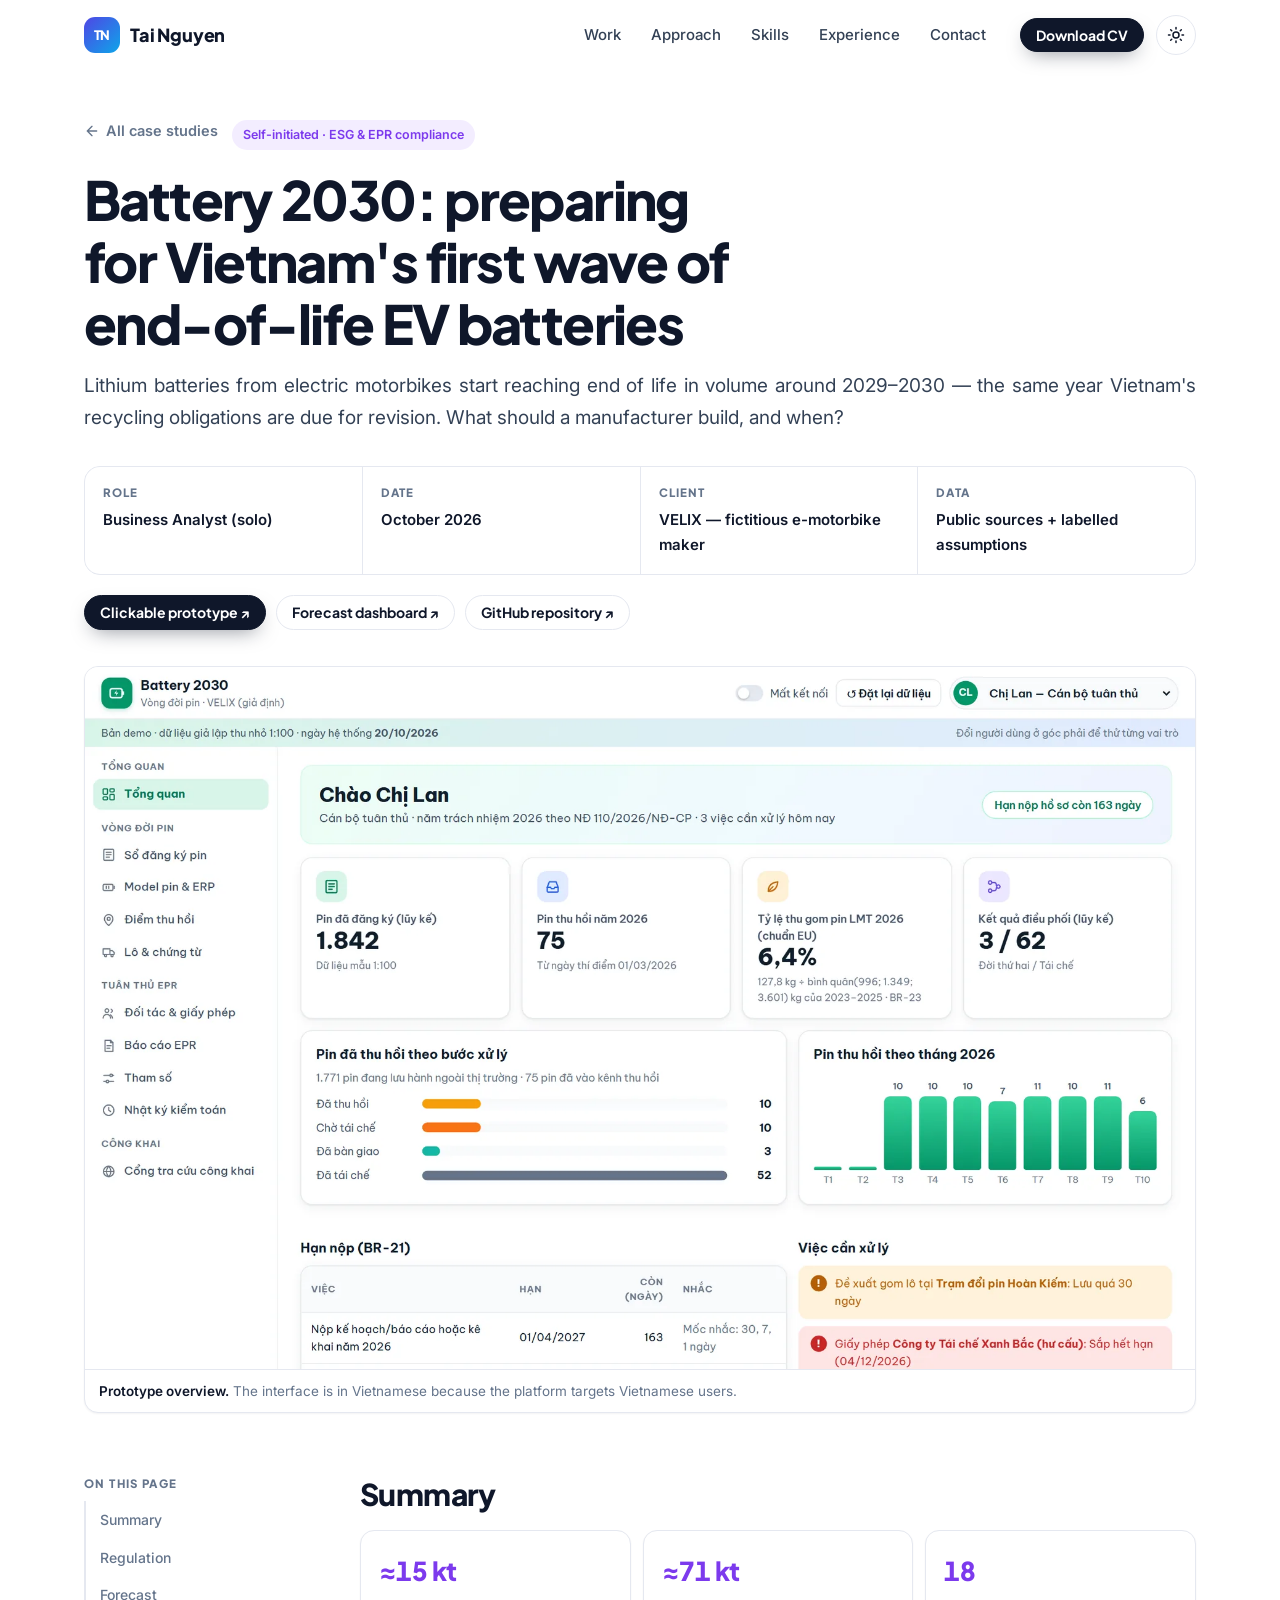
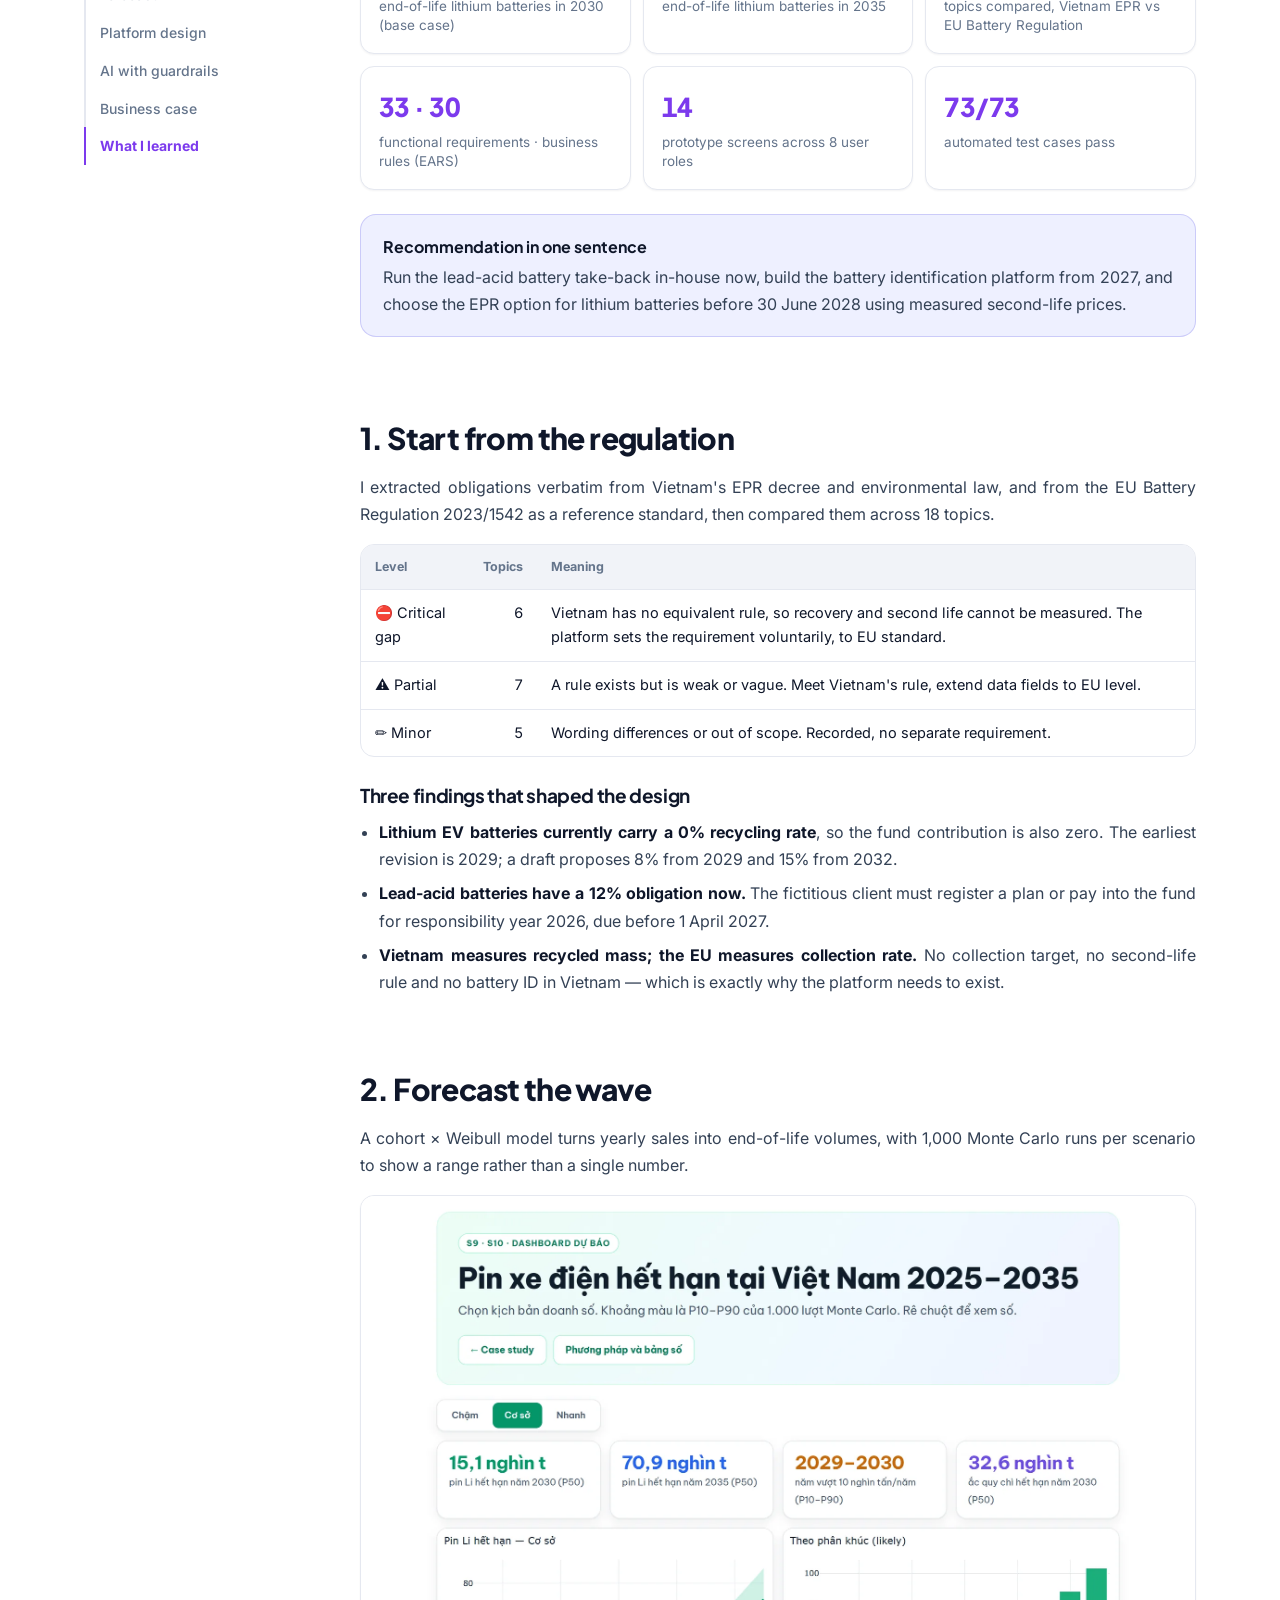
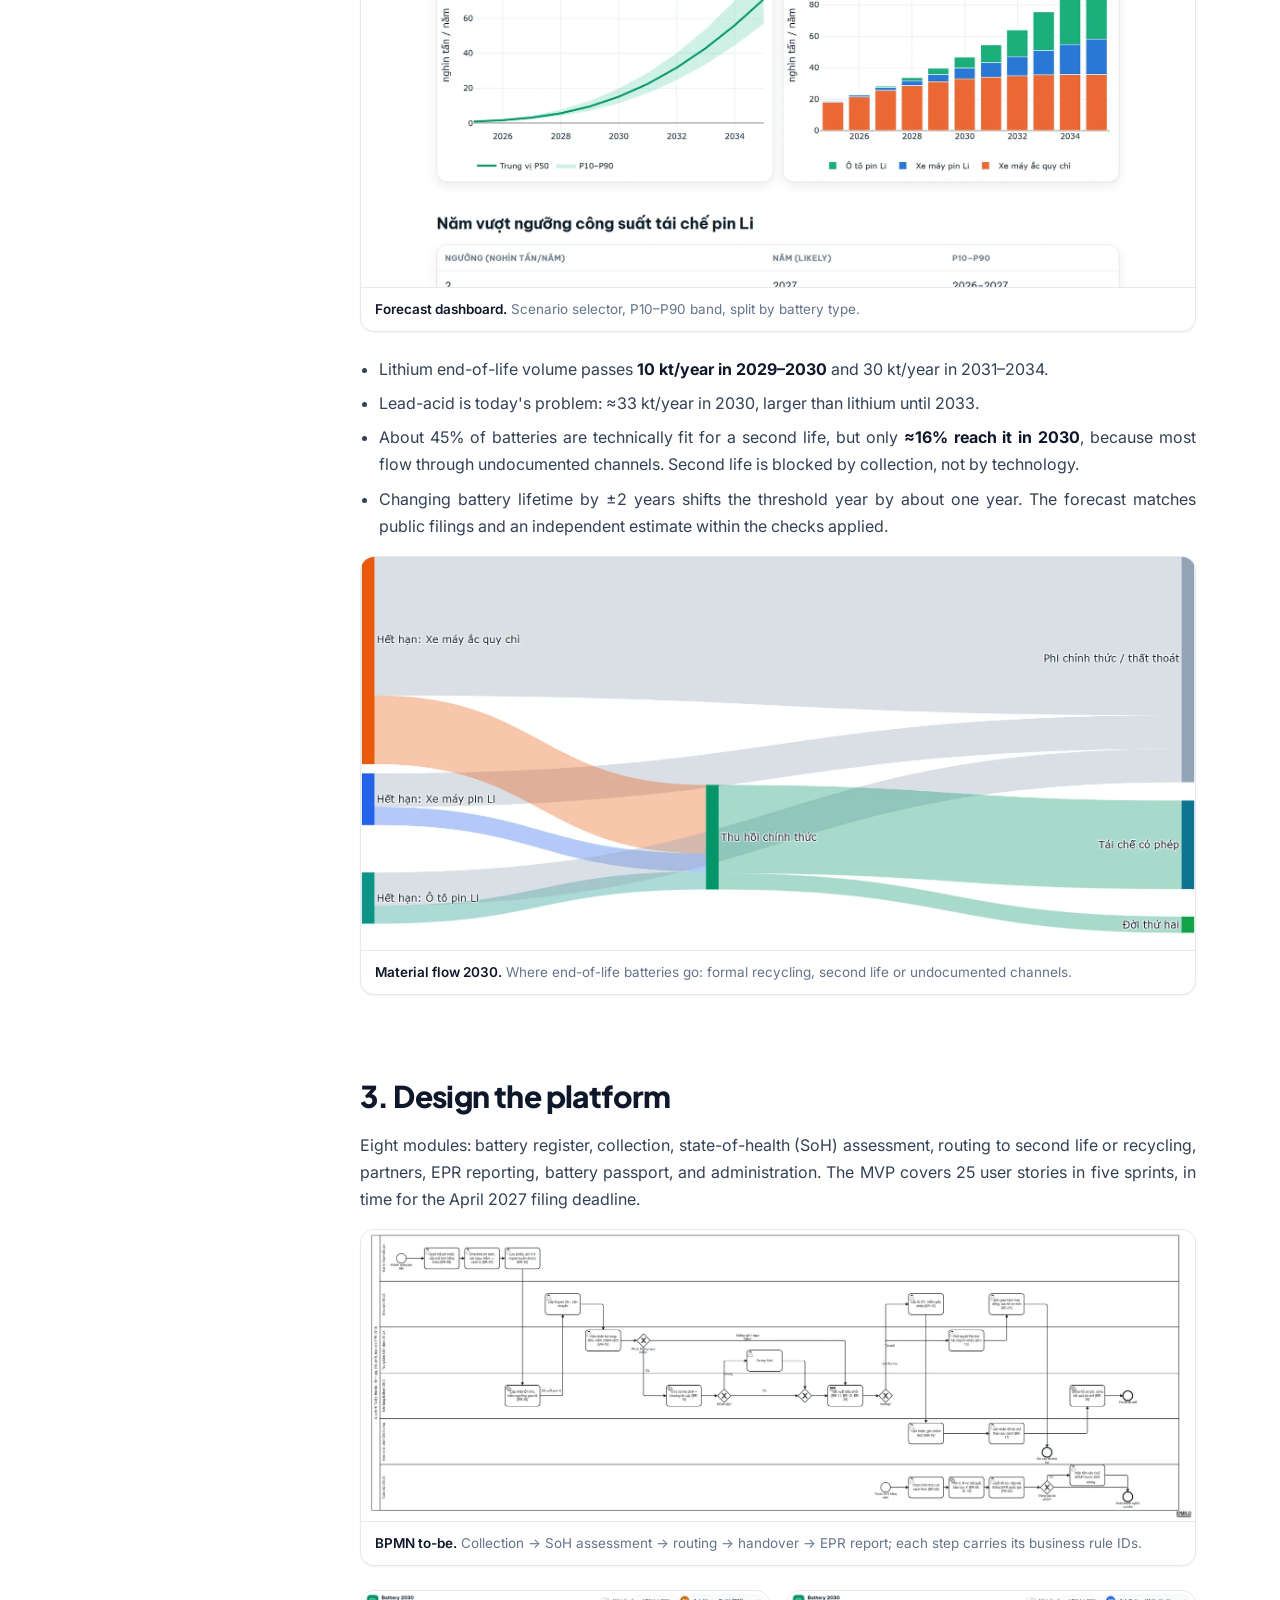
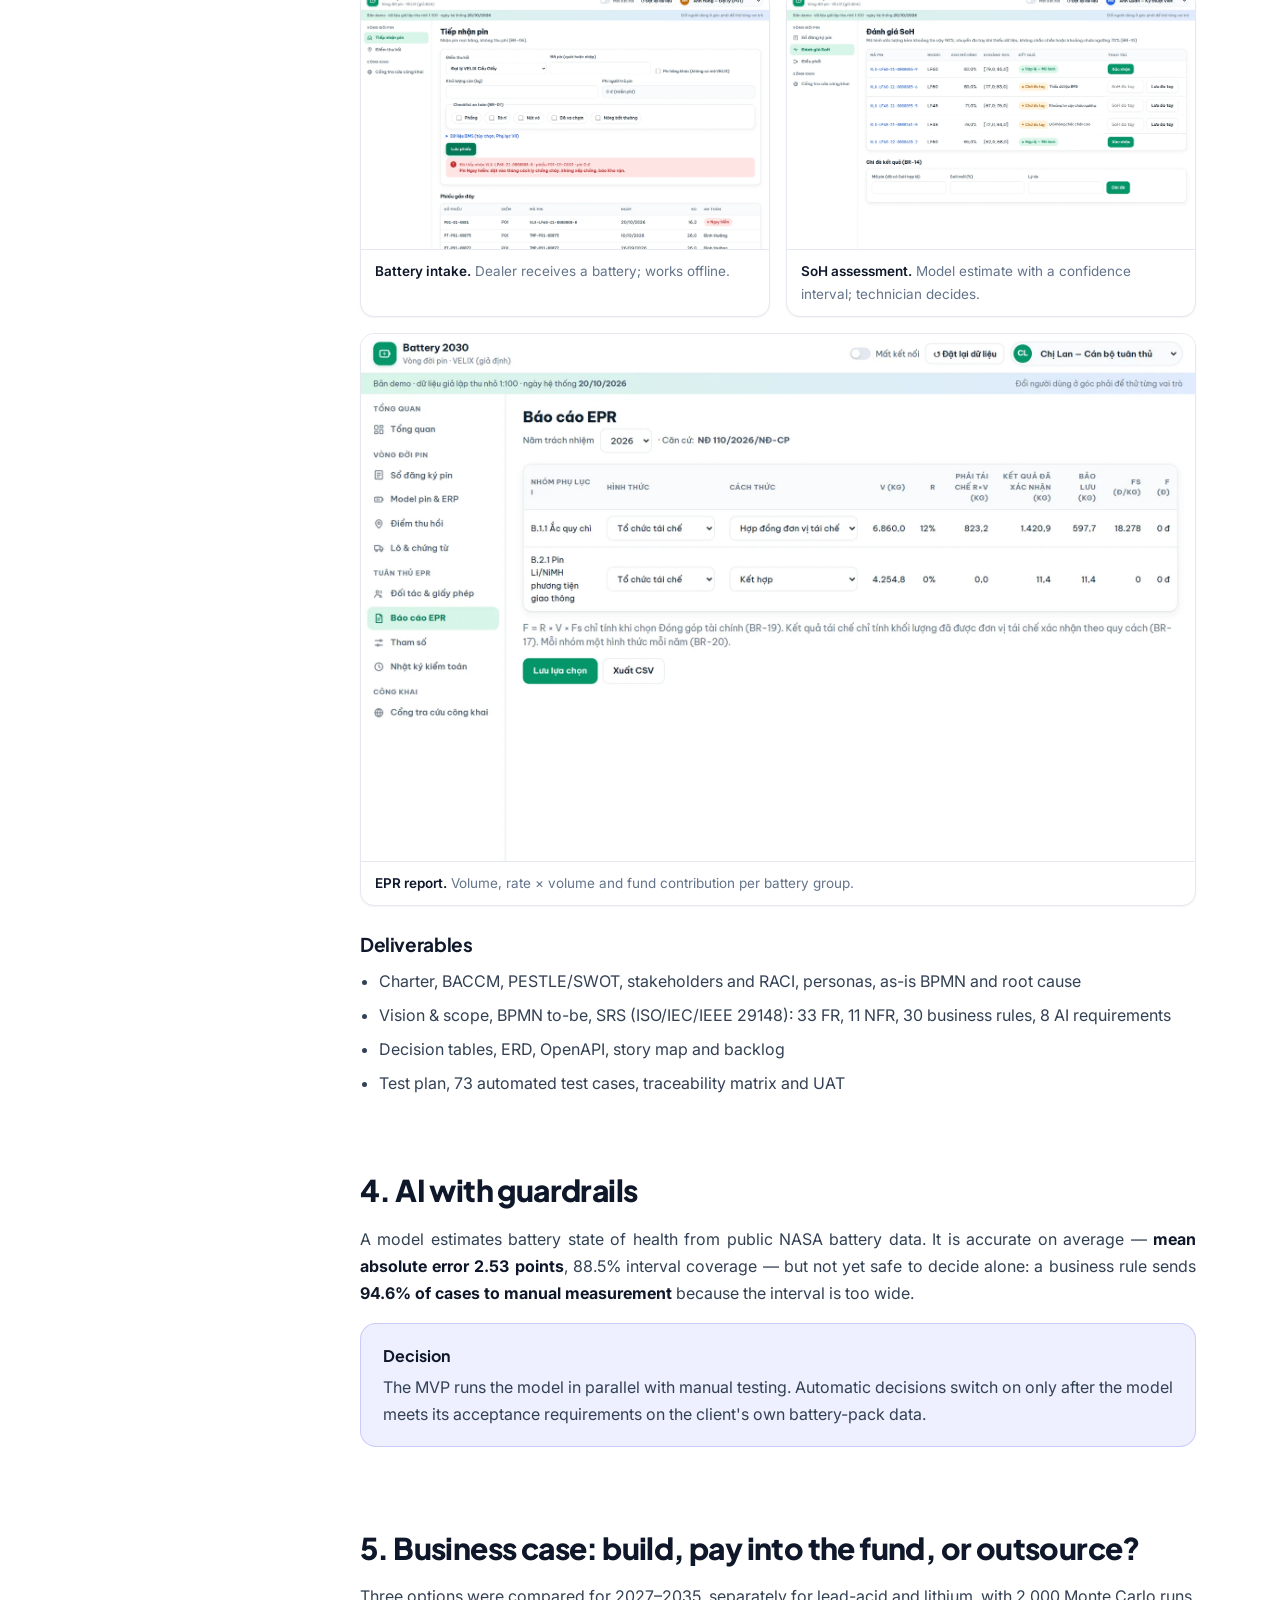
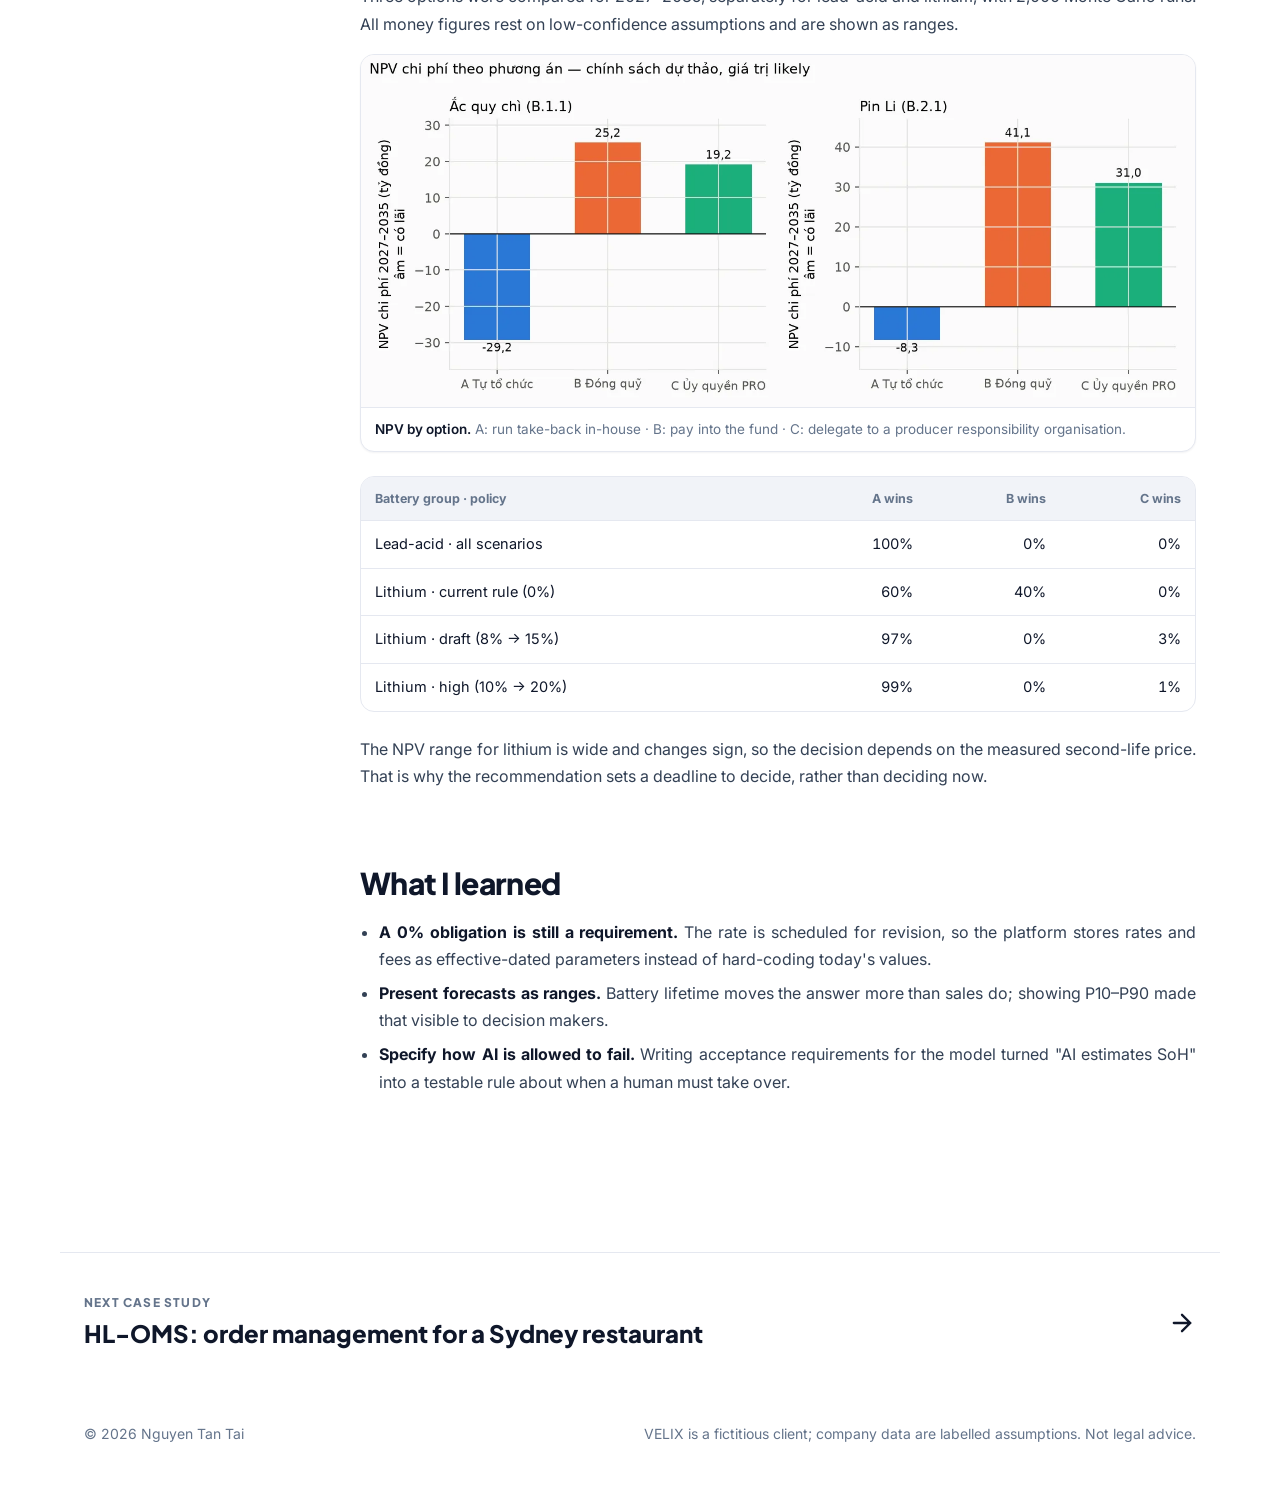
==== commit c09daddd: "Thiet ke lai: hero co hinh minh hoa SVG + chip BA, luoi du an 2x2, font Plus Jakarta Sans, khung lie" ====
--- a/projects/battery-2030.html
+++ b/projects/battery-2030.html
@@ -7,9 +7,9 @@
   <meta name="description" content="Business analysis case study: an EV battery lifecycle and take-back (EPR) platform for Vietnam.">
   <link rel="preconnect" href="https://fonts.googleapis.com">
   <link rel="preconnect" href="https://fonts.gstatic.com" crossorigin>
-  <link rel="stylesheet" href="https://fonts.googleapis.com/css2?family=Inter:wght@400;500;600;700;800&family=JetBrains+Mono:wght@500;600&display=swap">
+  <link rel="stylesheet" href="https://fonts.googleapis.com/css2?family=Inter:wght@400;500;600;700&family=Plus+Jakarta+Sans:wght@600;700;800&family=JetBrains+Mono:wght@500;600&display=swap">
   <link rel="stylesheet" href="../assets/style.css">
-  <link rel="icon" href="data:image/svg+xml,%3Csvg xmlns='http://www.w3.org/2000/svg' viewBox='0 0 32 32'%3E%3Crect width='32' height='32' rx='8' fill='%232f5be0'/%3E%3Ctext x='16' y='21' font-family='Arial' font-size='13' font-weight='700' fill='white' text-anchor='middle'%3ETN%3C/text%3E%3C/svg%3E">
+  <link rel="icon" href="data:image/svg+xml,%3Csvg xmlns='http://www.w3.org/2000/svg' viewBox='0 0 32 32'%3E%3Crect width='32' height='32' rx='9' fill='%234f46e5'/%3E%3Ctext x='16' y='21' font-family='Arial' font-size='13' font-weight='700' fill='white' text-anchor='middle'%3ETN%3C/text%3E%3C/svg%3E">
   <script>try{var t=localStorage.getItem("theme");if(t)document.documentElement.setAttribute("data-theme",t)}catch(e){}</script>
 </head>
 <body class="theme-violet">
@@ -17,14 +17,15 @@
 
 <header class="site-header">
   <nav class="container nav" aria-label="Main">
-    <a class="brand" href="../index.html"><span class="brand-mark">TN</span><span>Nguyen Tan Tai</span></a>
+    <a class="brand" href="../index.html"><span class="brand-mark">TN</span><span>Tai Nguyen</span></a>
     <ul class="nav-links">
-      <li><a href="../index.html#projects">Projects</a></li>
+      <li><a href="../index.html#work">Work</a></li>
       <li><a href="../index.html#approach">Approach</a></li>
       <li><a href="../index.html#skills">Skills</a></li>
       <li><a href="../index.html#experience">Experience</a></li>
       <li><a href="../index.html#contact">Contact</a></li>
     </ul>
+    <a class="btn btn-primary btn-sm nav-cta" href="../assets/cv/Nguyen-Tan-Tai-CV.pdf" download>Download CV</a>
     <button class="icon-btn theme-btn" type="button" aria-label="Toggle dark mode">
       <svg class="sun" viewBox="0 0 24 24" fill="none" stroke="currentColor" stroke-width="2" stroke-linecap="round"><circle cx="12" cy="12" r="4"/><path d="M12 2v2M12 20v2M4.9 4.9l1.4 1.4M17.7 17.7l1.4 1.4M2 12h2M20 12h2M4.9 19.1l1.4-1.4M17.7 6.3l1.4-1.4"/></svg>
       <svg class="moon" viewBox="0 0 24 24" fill="none" stroke="currentColor" stroke-width="2" stroke-linecap="round"><path d="M21 12.8A9 9 0 1 1 11.2 3a7 7 0 0 0 9.8 9.8z"/></svg>
@@ -37,7 +38,7 @@
 
 <main id="main">
   <div class="container cs-hero">
-    <a class="back" href="../index.html#projects">
+    <a class="back" href="../index.html#work">
       <svg viewBox="0 0 24 24" fill="none" stroke="currentColor" stroke-width="2" stroke-linecap="round"><path d="M19 12H5M12 19l-7-7 7-7"/></svg>All case studies</a>
     <span class="tone-badge">Self-initiated · ESG &amp; EPR compliance</span>
     <h1>Battery 2030: preparing for Vietnam's first wave of end-of-life EV batteries</h1>
--- a/assets/style.css
+++ b/assets/style.css
@@ -1,84 +1,99 @@
 /* =========================================================
    Portfolio — Nguyen Tan Tai
-   Design tokens first; components below. Content lives in the .html files.
+   Tokens first, then components. Content lives in the .html files.
    ========================================================= */
 
 :root {
-  --bg: #f7f8fa;
+  --bg: #ffffff;
+  --bg-soft: #f6f7fb;
   --surface: #ffffff;
-  --sunk: #eef1f5;
-  --ink: #111827;
-  --ink-2: #374151;
-  --muted: #6b7280;
-  --line: #e3e7ee;
-  --accent: #2f5be0;
+  --sunk: #f1f3f8;
+  --ink: #0f172a;
+  --ink-2: #334155;
+  --muted: #64748b;
+  --line: #e5e8f0;
+  --accent: #4f46e5;
+  --accent-2: #0ea5e9;
   --accent-ink: #ffffff;
-  --accent-soft: #e8eefd;
-  --green: #0f7a55;  --green-soft: #e3f4ec;
-  --blue: #2f5be0;   --blue-soft: #e8eefd;
-  --amber: #a15c07;  --amber-soft: #fdf1df;
-  --violet: #6d4ae0; --violet-soft: #efeafd;
-  --shadow: 0 1px 2px rgba(16, 24, 40, .05), 0 8px 24px rgba(16, 24, 40, .06);
-  --radius: 14px;
-  --radius-sm: 8px;
-  --maxw: 1120px;
+  --accent-soft: #eef0ff;
+  --dark: #0b1020;
+  --green: #059669;  --green-soft: #e7f7f0;
+  --blue: #2563eb;   --blue-soft: #e8f0ff;
+  --amber: #c2410c;  --amber-soft: #fff1e6;
+  --violet: #7c3aed; --violet-soft: #f3edff;
+  --shadow-sm: 0 1px 2px rgba(15, 23, 42, .05);
+  --shadow: 0 1px 2px rgba(15, 23, 42, .04), 0 12px 32px -8px rgba(15, 23, 42, .12);
+  --shadow-lg: 0 30px 60px -20px rgba(15, 23, 42, .25);
+  --radius: 16px;
+  --maxw: 1160px;
+  --f-head: "Plus Jakarta Sans", "Inter", system-ui, -apple-system, "Segoe UI", sans-serif;
   --f-sans: "Inter", system-ui, -apple-system, "Segoe UI", Roboto, sans-serif;
   --f-mono: "JetBrains Mono", ui-monospace, Consolas, monospace;
   color-scheme: light;
 }
-
-/* Light is the default; dark only when the visitor turns it on with the toggle. */
+/* Light is the default; dark only when the visitor turns it on. */
 :root[data-theme="dark"] {
-  --bg: #0c1018; --surface: #141a24; --sunk: #1a2230; --ink: #eef2f7; --ink-2: #c9d1dc;
-  --muted: #8d99a8; --line: #253041; --accent: #7c9cff; --accent-ink: #0c1018; --accent-soft: #1c2742;
-  --green: #4fd1a1; --green-soft: #12291f; --blue: #7c9cff; --blue-soft: #1c2742;
-  --amber: #f1b45c; --amber-soft: #2d2212; --violet: #b29cff; --violet-soft: #241d3d;
-  --shadow: 0 1px 2px rgba(0, 0, 0, .3), 0 8px 24px rgba(0, 0, 0, .25);
+  --bg: #0b1020; --bg-soft: #0f1629; --surface: #131b2e; --sunk: #18223a; --ink: #eef2f8; --ink-2: #cbd5e1;
+  --muted: #94a3b8; --line: #243149; --accent: #8b85ff; --accent-2: #38bdf8; --accent-ink: #0b1020; --accent-soft: #1d2142;
+  --dark: #050814;
+  --green: #34d399; --green-soft: #0f2a22; --blue: #7aa2ff; --blue-soft: #16223f;
+  --amber: #fb923c; --amber-soft: #2c1b10; --violet: #b794ff; --violet-soft: #241a3d;
+  --shadow: 0 1px 2px rgba(0, 0, 0, .3), 0 12px 32px -8px rgba(0, 0, 0, .5);
   color-scheme: dark;
 }
 
 /* ---------- Base ---------- */
 *, *::before, *::after { box-sizing: border-box; }
-html { scroll-behavior: smooth; scroll-padding-top: 80px; -webkit-text-size-adjust: 100%; }
+html { scroll-behavior: smooth; scroll-padding-top: 84px; -webkit-text-size-adjust: 100%; }
 body {
   margin: 0; background: var(--bg); color: var(--ink);
-  font-family: var(--f-sans); font-size: 16px; line-height: 1.65;
+  font-family: var(--f-sans); font-size: 16px; line-height: 1.7;
   -webkit-font-smoothing: antialiased; text-rendering: optimizeLegibility;
 }
 img { max-width: 100%; height: auto; display: block; }
 a { color: var(--accent); text-decoration: none; }
 a:hover { text-decoration: underline; text-underline-offset: 3px; }
-:focus-visible { outline: 2px solid var(--accent); outline-offset: 3px; border-radius: 4px; }
-h1, h2, h3, h4 { line-height: 1.2; margin: 0; text-wrap: balance; letter-spacing: -.015em; }
+:focus-visible { outline: 2px solid var(--accent); outline-offset: 3px; border-radius: 6px; }
+h1, h2, h3, h4 { font-family: var(--f-head); line-height: 1.15; margin: 0; text-wrap: balance; letter-spacing: -.02em; color: var(--ink); }
 p { margin: 0 0 1em; }
 ul, ol { margin: 0; padding-left: 1.2em; }
-code { font-family: var(--f-mono); font-size: .88em; background: var(--sunk); padding: .1em .35em; border-radius: 4px; }
+code { font-family: var(--f-mono); font-size: .86em; background: var(--sunk); padding: .1em .4em; border-radius: 5px; }
 .skip { position: absolute; left: -999px; top: 8px; background: var(--accent); color: var(--accent-ink); padding: 8px 14px; border-radius: 8px; z-index: 100; }
 .skip:focus { left: 16px; }
-
 .container { max-width: var(--maxw); margin: 0 auto; padding-inline: 24px; }
 @media (max-width: 640px) { .container { padding-inline: 16px; } }
+
+/* Justified paragraphs on wide screens; left-aligned on phones for even spacing */
+.lead, .section-head p, .work-body p, .job li, .edu p,
+.prose p, .prose li, .callout p, .steps span, .contact-card p {
+  text-align: justify; text-justify: inter-word; hyphens: auto; -webkit-hyphens: auto;
+}
+@media (max-width: 640px) {
+  .lead, .section-head p, .work-body p, .job li, .edu p,
+  .prose p, .prose li, .callout p, .steps span, .contact-card p { text-align: left; }
+}
 
 /* ---------- Header ---------- */
 .site-header {
   position: sticky; top: 0; z-index: 50;
-  background: color-mix(in srgb, var(--bg) 85%, transparent);
-  backdrop-filter: saturate(160%) blur(10px); -webkit-backdrop-filter: saturate(160%) blur(10px);
-  border-bottom: 1px solid transparent; transition: border-color .2s;
+  background: color-mix(in srgb, var(--bg) 80%, transparent);
+  backdrop-filter: saturate(180%) blur(14px); -webkit-backdrop-filter: saturate(180%) blur(14px);
+  border-bottom: 1px solid transparent; transition: border-color .2s, box-shadow .2s;
 }
 .site-header.scrolled { border-bottom-color: var(--line); }
-.nav { display: flex; align-items: center; gap: 16px; height: 64px; }
-.brand { font-weight: 700; color: var(--ink); display: flex; align-items: center; gap: 10px; white-space: nowrap; }
+.nav { display: flex; align-items: center; gap: 12px; height: 70px; }
+.brand { font-family: var(--f-head); font-weight: 800; font-size: 18px; color: var(--ink); display: flex; align-items: center; gap: 10px; white-space: nowrap; letter-spacing: -.01em; }
 .brand:hover { text-decoration: none; }
 .brand-mark {
-  width: 34px; height: 34px; border-radius: 9px; display: grid; place-items: center;
-  background: var(--accent); color: var(--accent-ink); font-size: 13px; font-weight: 800; letter-spacing: .02em;
-}
-.nav-links { display: flex; gap: 4px; margin-left: auto; list-style: none; padding: 0; }
-.nav-links a { color: var(--ink-2); font-size: 14.5px; font-weight: 500; padding: 8px 12px; border-radius: 8px; display: block; }
+  width: 36px; height: 36px; border-radius: 11px; display: grid; place-items: center;
+  background: linear-gradient(135deg, var(--accent), var(--accent-2)); color: #fff; font-size: 13px; font-weight: 800;
+}
+.nav-links { display: flex; gap: 2px; margin-left: auto; list-style: none; padding: 0; }
+.nav-links a { color: var(--ink-2); font-size: 15px; font-weight: 500; padding: 8px 14px; border-radius: 999px; display: block; }
 .nav-links a:hover, .nav-links a.active { background: var(--sunk); color: var(--ink); text-decoration: none; }
+.nav-cta { margin-left: 8px; }
 .icon-btn {
-  width: 38px; height: 38px; border-radius: 9px; border: 1px solid var(--line); background: var(--surface);
+  width: 40px; height: 40px; border-radius: 999px; border: 1px solid var(--line); background: var(--surface);
   color: var(--ink); display: grid; place-items: center; cursor: pointer; flex: none;
 }
 .icon-btn:hover { background: var(--sunk); }
@@ -87,278 +102,310 @@
 .theme-btn .moon { display: none; }
 :root[data-theme="dark"] .theme-btn .sun { display: none; }
 :root[data-theme="dark"] .theme-btn .moon { display: block; }
-@media (max-width: 820px) {
+@media (max-width: 900px) {
   .menu-btn { display: grid; }
+  .nav .nav-cta { display: none; }
   .nav-links {
-    display: none; position: absolute; top: 64px; left: 0; right: 0; flex-direction: column; gap: 0;
+    display: none; position: absolute; top: 70px; left: 0; right: 0; flex-direction: column; gap: 0;
     background: var(--surface); border-bottom: 1px solid var(--line); padding: 8px 16px 16px; box-shadow: var(--shadow);
   }
   .nav-links.open { display: flex; }
-  .nav-links a { padding: 12px; font-size: 16px; }
+  .nav-links a { padding: 12px 14px; font-size: 16px; border-radius: 10px; }
   .nav .theme-btn { margin-left: auto; }
 }
 
 /* ---------- Buttons, tags ---------- */
 .btn {
-  display: inline-flex; align-items: center; gap: 8px; padding: 11px 18px; border-radius: 10px;
-  font-weight: 600; font-size: 15px; border: 1px solid var(--line); background: var(--surface); color: var(--ink);
-  cursor: pointer; transition: transform .15s, background .15s, border-color .15s; white-space: nowrap;
-}
-.btn:hover { text-decoration: none; border-color: var(--muted); }
-.btn:active { transform: translateY(1px); }
+  display: inline-flex; align-items: center; gap: 8px; padding: 12px 22px; border-radius: 999px;
+  font-family: var(--f-head); font-weight: 700; font-size: 15px; border: 1.5px solid var(--line); background: var(--surface); color: var(--ink);
+  cursor: pointer; transition: transform .15s, background .15s, border-color .15s, box-shadow .15s; white-space: nowrap; line-height: 1.2;
+}
+.btn:hover { text-decoration: none; border-color: var(--ink); transform: translateY(-1px); }
+.btn:active { transform: translateY(0); }
 .btn svg { width: 16px; height: 16px; }
-.btn-primary { background: var(--accent); border-color: var(--accent); color: var(--accent-ink); }
-.btn-primary:hover { border-color: var(--accent); filter: brightness(1.08); }
-.btn-sm { padding: 7px 12px; font-size: 14px; border-radius: 8px; }
+.btn-primary { background: var(--ink); border-color: var(--ink); color: var(--bg); box-shadow: 0 8px 20px -8px rgba(15, 23, 42, .5); }
+.btn-primary:hover { background: var(--accent); border-color: var(--accent); color: #fff; }
+.btn-sm { padding: 8px 15px; font-size: 14px; }
 .btn-row { display: flex; flex-wrap: wrap; gap: 10px; }
 
 .tags { display: flex; flex-wrap: wrap; gap: 6px; list-style: none; padding: 0; }
-.tag {
-  font-size: 12.5px; font-weight: 500; padding: 3px 10px; border-radius: 999px;
-  background: var(--sunk); color: var(--ink-2); white-space: nowrap;
-}
-.eyebrow {
-  display: inline-block; font-size: 12.5px; font-weight: 700; letter-spacing: .09em; text-transform: uppercase; color: var(--accent);
-}
-.theme-green { --tone: var(--green); --tone-soft: var(--green-soft); }
-.theme-blue  { --tone: var(--blue);  --tone-soft: var(--blue-soft); }
-.theme-amber { --tone: var(--amber); --tone-soft: var(--amber-soft); }
+.tag { font-size: 12.5px; font-weight: 500; padding: 4px 11px; border-radius: 999px; background: var(--sunk); color: var(--ink-2); white-space: nowrap; }
+.pill-label {
+  display: inline-block; font-family: var(--f-head); font-size: 12px; font-weight: 800; letter-spacing: .12em; text-transform: uppercase;
+  color: var(--accent); background: var(--accent-soft); padding: 6px 14px; border-radius: 999px;
+}
+.eyebrow { display: inline-block; font-family: var(--f-head); font-size: 12.5px; font-weight: 800; letter-spacing: .1em; text-transform: uppercase; color: var(--accent); }
+.theme-green  { --tone: var(--green);  --tone-soft: var(--green-soft); }
+.theme-blue   { --tone: var(--blue);   --tone-soft: var(--blue-soft); }
+.theme-amber  { --tone: var(--amber);  --tone-soft: var(--amber-soft); }
 .theme-violet { --tone: var(--violet); --tone-soft: var(--violet-soft); }
 .tone-badge {
   display: inline-flex; align-items: center; gap: 6px; font-size: 12.5px; font-weight: 600;
-  padding: 3px 10px; border-radius: 999px; background: var(--tone-soft); color: var(--tone);
+  padding: 4px 11px; border-radius: 999px; background: var(--tone-soft); color: var(--tone);
 }
 
 /* ---------- Sections ---------- */
-section { padding-block: 88px; }
-@media (max-width: 640px) { section { padding-block: 60px; } }
-.section-head { max-width: 680px; margin-bottom: 40px; }
-.section-head h2 { font-size: clamp(28px, 3.4vw, 38px); margin-top: 8px; }
-.section-head p { color: var(--muted); margin-top: 12px; font-size: 17px; }
-.alt { background: var(--surface); border-block: 1px solid var(--line); }
+section { padding-block: 96px; }
+@media (max-width: 640px) { section { padding-block: 64px; } }
+.section-head { margin-bottom: 48px; }
+.section-head.center { text-align: center; max-width: 720px; margin-inline: auto; }
+.section-head.center p { text-align: center; }
+.section-head h2 { font-size: clamp(30px, 4vw, 44px); font-weight: 800; margin-top: 14px; }
+.section-head p { color: var(--muted); margin-top: 14px; font-size: 17px; }
+.band { background: var(--bg-soft); border-block: 1px solid var(--line); }
 
 /* ---------- Hero ---------- */
 .hero {
-  position: relative; overflow: hidden; padding-block: 104px 72px;
+  position: relative; overflow: hidden; padding-block: 72px 88px;
   background:
-    radial-gradient(900px 420px at 85% -10%, color-mix(in srgb, var(--accent) 14%, transparent), transparent 70%),
-    radial-gradient(700px 380px at -10% 110%, color-mix(in srgb, var(--green) 12%, transparent), transparent 70%),
-    var(--bg);
+    radial-gradient(800px 500px at 100% 0%, color-mix(in srgb, var(--accent-2) 16%, transparent), transparent 65%),
+    radial-gradient(700px 420px at 0% 100%, color-mix(in srgb, var(--accent) 12%, transparent), transparent 65%),
+    var(--bg-soft);
   border-bottom: 1px solid var(--line);
 }
-.hero::before {
-  content: ""; position: absolute; inset: 0; pointer-events: none;
-  background-image: radial-gradient(color-mix(in srgb, var(--ink) 9%, transparent) 1px, transparent 1px);
-  background-size: 22px 22px;
-  mask-image: linear-gradient(to bottom, #000 0%, transparent 85%);
-  -webkit-mask-image: linear-gradient(to bottom, #000 0%, transparent 85%);
-}
-.hero .container { position: relative; }
-.hero-intro { max-width: 860px; }
-.hero .eyebrow { display: inline-flex; align-items: center; gap: 10px; }
-.hero .eyebrow::before { content: ""; width: 28px; height: 2px; background: var(--accent); border-radius: 2px; }
-.hero h1 { font-size: clamp(38px, 6vw, 68px); font-weight: 800; letter-spacing: -.035em; line-height: 1.06; margin: 18px 0 22px; }
-.hero h1 .hl {
-  background: linear-gradient(90deg, var(--accent), var(--green)); -webkit-background-clip: text; background-clip: text; color: transparent;
-}
-.hero .lead { font-size: clamp(17px, 1.7vw, 20px); color: var(--ink-2); max-width: 68ch; margin-bottom: 30px; }
-.domains { margin-top: 40px; }
-.domains h2 { font-size: 12.5px; text-transform: uppercase; letter-spacing: .09em; color: var(--muted); font-weight: 700; margin-bottom: 12px; }
-.domains .tags { gap: 8px; }
-.domains .tag {
-  font-size: 14px; padding: 7px 14px; background: var(--surface); border: 1px solid var(--line); color: var(--ink);
-  box-shadow: 0 1px 2px rgba(16, 24, 40, .04);
-}
-.domains .tag.core { border-color: color-mix(in srgb, var(--accent) 40%, var(--line)); background: var(--accent-soft); color: var(--accent); font-weight: 600; }
-@media (max-width: 900px) { .hero { padding-block: 64px 48px; } }
-
-.stats { display: grid; grid-template-columns: repeat(4, minmax(0, 1fr)); gap: 16px; margin-top: 48px; }
-.stat b { color: var(--ink); }
-.stat { background: var(--surface); border: 1px solid var(--line); border-radius: var(--radius); padding: 20px; }
-.stat b { display: block; font-size: 30px; font-weight: 800; letter-spacing: -.02em; font-variant-numeric: tabular-nums; }
-.stat span { color: var(--muted); font-size: 14px; }
-@media (max-width: 760px) { .stats { grid-template-columns: repeat(2, minmax(0, 1fr)); } }
-
-/* ---------- Project cards ---------- */
-.projects { display: grid; gap: 28px; }
-.project {
-  display: grid; grid-template-columns: minmax(0, 1.05fr) minmax(0, 1fr); gap: 0;
-  background: var(--surface); border: 1px solid var(--line); border-radius: 20px; overflow: hidden; box-shadow: var(--shadow);
-  transition: transform .2s, box-shadow .2s;
-}
-.project:hover { transform: translateY(-2px); }
-.project:nth-child(even) .project-media { order: 2; }
-.project-media { background: var(--tone-soft); padding: 28px; display: flex; align-items: center; justify-content: center; min-height: 280px; }
-.project-media img { border-radius: 10px; border: 1px solid var(--line); box-shadow: var(--shadow); }
-/* Screenshot fills the panel and bleeds off the edge like a product shot */
-.project-media.fill { padding: 36px 0 0 36px; align-items: stretch; justify-content: flex-end; overflow: hidden; }
-.project-media.fill img {
-  width: 100%; height: 100%; min-height: 320px; object-fit: cover; object-position: left top;
-  border-radius: 12px 0 0 0; border-right: 0; border-bottom: 0;
-  transition: transform .4s ease;
-}
-.project:hover .project-media.fill img { transform: scale(1.02); transform-origin: left top; }
-.project-body { padding: 32px; display: flex; flex-direction: column; gap: 14px; }
-.project-body h3 { font-size: 24px; }
-.project-top { display: flex; align-items: center; justify-content: space-between; gap: 12px; flex-wrap: wrap; }
-.case-no { font-family: var(--f-mono); font-size: 13px; font-weight: 600; color: var(--muted); letter-spacing: .04em; }
-.case-no b { color: var(--tone); font-size: 15px; }
-.project-body .sub { color: var(--muted); margin: 0; }
-.tldr { background: var(--sunk); border-radius: 10px; padding: 14px 16px; font-size: 15px; }
-.tldr ul { padding-left: 1.1em; display: grid; gap: 4px; }
-.metrics { display: grid; grid-template-columns: repeat(3, minmax(0, 1fr)); gap: 10px; }
-.metric b { display: block; font-size: 20px; font-weight: 800; color: var(--tone); font-variant-numeric: tabular-nums; }
-.metric span { font-size: 13px; color: var(--muted); line-height: 1.35; display: block; }
-.project .btn-row { margin-top: auto; padding-top: 6px; }
-@media (max-width: 900px) {
-  .project { grid-template-columns: 1fr; }
-  .project:nth-child(even) .project-media { order: 0; }
-  .project-media { min-height: 0; padding: 18px; }
-  .project-media.fill { padding: 20px 0 0 20px; }
-  .project-media.fill img { min-height: 0; height: auto; aspect-ratio: 16 / 10; }
-  .project-body { padding: 22px; }
-}
-
-.nda-visual { width: 100%; }
-.nda-visual svg { width: 100%; height: auto; display: block; }
-
-/* ---------- Approach / process ---------- */
-.process { display: grid; grid-template-columns: repeat(4, minmax(0, 1fr)); gap: 16px; counter-reset: step; list-style: none; padding: 0; }
-.process li { background: var(--bg); border: 1px solid var(--line); border-radius: var(--radius); padding: 22px; position: relative; }
-.alt .process li { background: var(--bg); }
-.process li::before {
-  counter-increment: step; content: "0" counter(step);
-  font-family: var(--f-mono); font-size: 13px; font-weight: 600; color: var(--accent); display: block; margin-bottom: 10px;
-}
-.process h3 { font-size: 17px; margin-bottom: 8px; }
-.process p { color: var(--muted); font-size: 14.5px; margin: 0; }
-@media (max-width: 900px) { .process { grid-template-columns: repeat(2, minmax(0, 1fr)); } }
+.hero-grid { display: grid; grid-template-columns: minmax(0, 1.2fr) minmax(0, .8fr); gap: 56px; align-items: center; }
+.hello {
+  display: inline-flex; align-items: center; gap: 8px; font-family: var(--f-head); font-size: 13.5px; font-weight: 700;
+  padding: 7px 14px 7px 10px; border-radius: 999px; background: var(--surface); border: 1px solid var(--line); box-shadow: var(--shadow-sm);
+}
+.hello .wave { display: inline-block; transform-origin: 70% 70%; animation: wave 2.4s ease-in-out 1s 2; }
+@keyframes wave { 0%, 60%, 100% { transform: rotate(0); } 10%, 30% { transform: rotate(14deg); } 20%, 40% { transform: rotate(-8deg); } }
+.hero h1 { font-size: clamp(38px, 5.4vw, 64px); font-weight: 800; letter-spacing: -.035em; line-height: 1.08; margin: 22px 0 22px; }
+.hero h1 .hl { background: linear-gradient(90deg, var(--accent), var(--accent-2)); -webkit-background-clip: text; background-clip: text; color: transparent; }
+.hero .lead { font-size: clamp(17px, 1.6vw, 19px); color: var(--ink-2); margin-bottom: 32px; }
+
+/* Portrait with floating BA chips */
+.portrait { position: relative; width: min(100%, 400px); aspect-ratio: 1; margin-inline: auto; }
+.portrait .blob {
+  position: absolute; inset: 6%; border-radius: 50%;
+  background: linear-gradient(145deg, #818cf8, #38bdf8);
+  box-shadow: var(--shadow-lg);
+}
+.portrait .ring { position: absolute; inset: 0; border-radius: 50%; border: 2px dashed color-mix(in srgb, var(--accent) 35%, transparent); }
+.portrait .illu { position: absolute; inset: 0; width: 100%; height: 100%; filter: drop-shadow(0 18px 30px rgba(15, 23, 42, .18)); }
+.chip-float {
+  position: absolute; display: inline-flex; align-items: center; gap: 6px; padding: 8px 13px; border-radius: 12px;
+  background: var(--surface); border: 1px solid var(--line); box-shadow: var(--shadow);
+  font-family: var(--f-head); font-weight: 700; font-size: 13.5px; color: var(--ink); white-space: nowrap;
+  animation: bob 5s ease-in-out infinite;
+}
+.chip-float .dot { width: 9px; height: 9px; border-radius: 50%; }
+.chip-float.c1 { top: 6%; left: -8%; transform: rotate(-4deg); }
+.chip-float.c2 { top: 22%; right: -10%; animation-delay: -1.2s; }
+.chip-float.c3 { bottom: 16%; left: -12%; animation-delay: -2.4s; }
+.chip-float.c4 { bottom: 2%; right: -2%; animation-delay: -3.6s; }
+@keyframes bob { 0%, 100% { translate: 0 0; } 50% { translate: 0 -8px; } }
+.badge-rotate { position: absolute; top: -4%; right: 2%; width: 104px; height: 104px; }
+.badge-rotate .disc { position: absolute; inset: 0; border-radius: 50%; background: #fde047; box-shadow: var(--shadow); }
+.badge-rotate svg { position: absolute; inset: 0; width: 100%; height: 100%; animation: spin 18s linear infinite; }
+.badge-rotate b { position: absolute; inset: 0; display: grid; place-items: center; font-family: var(--f-head); font-size: 22px; font-weight: 800; color: #0f172a; }
+@keyframes spin { to { transform: rotate(360deg); } }
+@media (max-width: 960px) {
+  .hero-grid { grid-template-columns: 1fr; gap: 48px; }
+  .hero { padding-block: 48px 64px; }
+  .portrait { width: min(78%, 340px); }
+}
+
+/* ---------- Domains + stats band ---------- */
+.domains-band { padding-block: 44px; }
+.domains-row { display: flex; align-items: center; gap: 18px 28px; flex-wrap: wrap; justify-content: center; }
+.domains-row h2 { font-size: 13px; text-transform: uppercase; letter-spacing: .12em; color: var(--muted); font-weight: 800; }
+.domains-row .tags { justify-content: center; gap: 8px; }
+.domains-row .tag { font-size: 14px; padding: 7px 15px; background: var(--surface); border: 1px solid var(--line); color: var(--ink); box-shadow: var(--shadow-sm); }
+.domains-row .tag.core { background: var(--accent-soft); border-color: color-mix(in srgb, var(--accent) 30%, var(--line)); color: var(--accent); font-weight: 600; }
+.stats { display: grid; grid-template-columns: repeat(4, minmax(0, 1fr)); gap: 16px; margin-top: 36px; }
+.stat { background: var(--surface); border: 1px solid var(--line); border-radius: var(--radius); padding: 22px 22px 20px; box-shadow: var(--shadow-sm); }
+.stat b { display: block; font-family: var(--f-head); font-size: 34px; font-weight: 800; letter-spacing: -.03em; font-variant-numeric: tabular-nums; line-height: 1.1; }
+.stat span { color: var(--muted); font-size: 14px; line-height: 1.45; display: block; margin-top: 6px; }
+@media (max-width: 820px) { .stats { grid-template-columns: repeat(2, minmax(0, 1fr)); } }
+
+/* ---------- Work grid (2 × 2) ---------- */
+.work-grid { display: grid; grid-template-columns: repeat(2, minmax(0, 1fr)); gap: 32px; }
+.work-card {
+  display: flex; flex-direction: column; background: var(--surface); border: 1px solid var(--line); border-radius: 22px;
+  overflow: hidden; box-shadow: var(--shadow-sm); transition: transform .25s ease, box-shadow .25s ease, border-color .25s;
+}
+.work-card:hover { transform: translateY(-4px); box-shadow: var(--shadow); border-color: color-mix(in srgb, var(--tone) 35%, var(--line)); }
+.work-media {
+  position: relative; aspect-ratio: 16 / 10; overflow: hidden; display: block;
+  background: linear-gradient(160deg, var(--tone-soft), color-mix(in srgb, var(--tone-soft) 35%, var(--surface)));
+  padding: 26px 26px 0;
+}
+.work-media img {
+  width: 100%; height: 100%; object-fit: cover; object-position: left top;
+  border-radius: 12px 12px 0 0; border: 1px solid var(--line); border-bottom: 0;
+  box-shadow: 0 -4px 30px -6px rgba(15, 23, 42, .18); transition: transform .5s ease;
+}
+.work-card:hover .work-media img { transform: translateY(-6px); }
+.work-media .nda-visual { height: 100%; display: grid; place-items: center; padding-bottom: 26px; }
+.work-media .nda-visual svg { width: 100%; height: auto; max-height: 100%; }
+.work-no {
+  position: absolute; top: 14px; right: 16px; font-family: var(--f-head); font-weight: 800; font-size: 13px;
+  background: var(--surface); color: var(--tone); padding: 3px 10px; border-radius: 999px; box-shadow: var(--shadow-sm);
+}
+.work-body { padding: 24px 26px 26px; display: flex; flex-direction: column; gap: 12px; flex: 1; }
+.work-body .tone-badge { align-self: flex-start; }
+.work-body h3 { font-size: 22px; font-weight: 800; }
+.work-body h3 a { color: inherit; }
+.work-body h3 a:hover { color: var(--tone); text-decoration: none; }
+.work-body p { color: var(--ink-2); margin: 0; font-size: 15.5px; }
+.work-metrics { display: flex; flex-wrap: wrap; gap: 8px 22px; padding: 12px 0; border-block: 1px dashed var(--line); }
+.work-metrics div { display: flex; align-items: baseline; gap: 6px; }
+.work-metrics b { font-family: var(--f-head); font-size: 20px; font-weight: 800; color: var(--tone); font-variant-numeric: tabular-nums; }
+.work-metrics span { font-size: 13px; color: var(--muted); }
+.work-foot { display: flex; align-items: center; justify-content: space-between; gap: 10px; flex-wrap: wrap; margin-top: auto; padding-top: 4px; }
+.link-arrow { display: inline-flex; align-items: center; gap: 6px; font-family: var(--f-head); font-weight: 700; font-size: 15px; color: var(--ink); }
+.link-arrow svg { width: 18px; height: 18px; transition: transform .2s; }
+.link-arrow:hover { color: var(--tone); text-decoration: none; }
+.link-arrow:hover svg { transform: translateX(3px); }
+.mini-links { display: flex; gap: 14px; font-size: 14px; font-weight: 500; }
+.mini-links a { color: var(--muted); }
+.mini-links a:hover { color: var(--ink); }
+@media (max-width: 860px) { .work-grid { grid-template-columns: 1fr; gap: 24px; } }
+
+/* ---------- Approach ---------- */
+.process { display: grid; grid-template-columns: repeat(4, minmax(0, 1fr)); gap: 18px; counter-reset: step; list-style: none; padding: 0; }
+.process li { background: var(--surface); border: 1px solid var(--line); border-radius: 20px; padding: 26px 24px; position: relative; box-shadow: var(--shadow-sm); }
+.process .ico { width: 46px; height: 46px; border-radius: 14px; display: grid; place-items: center; margin-bottom: 18px; color: #fff; }
+.process .ico svg { width: 22px; height: 22px; }
+.process li:nth-child(1) .ico { background: linear-gradient(135deg, #6366f1, #818cf8); }
+.process li:nth-child(2) .ico { background: linear-gradient(135deg, #0ea5e9, #38bdf8); }
+.process li:nth-child(3) .ico { background: linear-gradient(135deg, #10b981, #34d399); }
+.process li:nth-child(4) .ico { background: linear-gradient(135deg, #f59e0b, #fbbf24); }
+.process li::after {
+  counter-increment: step; content: "0" counter(step); position: absolute; top: 22px; right: 22px;
+  font-family: var(--f-head); font-weight: 800; font-size: 28px; color: var(--sunk);
+}
+.process h3 { font-size: 18px; margin-bottom: 8px; }
+.process p { color: var(--muted); font-size: 15px; margin: 0; }
+@media (max-width: 960px) { .process { grid-template-columns: repeat(2, minmax(0, 1fr)); } }
 @media (max-width: 560px) { .process { grid-template-columns: 1fr; } }
 
 /* ---------- Skills ---------- */
-.skills { display: grid; grid-template-columns: repeat(3, minmax(0, 1fr)); gap: 16px; }
-.skill { background: var(--surface); border: 1px solid var(--line); border-radius: var(--radius); padding: 22px; }
-.skill h3 { font-size: 16px; margin-bottom: 12px; display: flex; align-items: center; gap: 10px; }
-.skill h3 .ico { width: 30px; height: 30px; border-radius: 8px; background: var(--accent-soft); color: var(--accent); display: grid; place-items: center; }
-.skill h3 .ico svg { width: 16px; height: 16px; }
-@media (max-width: 900px) { .skills { grid-template-columns: repeat(2, minmax(0, 1fr)); } }
+.skills { display: grid; grid-template-columns: repeat(3, minmax(0, 1fr)); gap: 18px; }
+.skill { background: var(--surface); border: 1px solid var(--line); border-radius: 20px; padding: 24px; box-shadow: var(--shadow-sm); }
+.skill h3 { font-size: 17px; margin-bottom: 14px; display: flex; align-items: center; gap: 10px; }
+.skill h3 .ico { width: 34px; height: 34px; border-radius: 10px; background: var(--accent-soft); color: var(--accent); display: grid; place-items: center; }
+.skill h3 .ico svg { width: 17px; height: 17px; }
+@media (max-width: 960px) { .skills { grid-template-columns: repeat(2, minmax(0, 1fr)); } }
 @media (max-width: 560px) { .skills { grid-template-columns: 1fr; } }
 
-/* ---------- Experience timeline ---------- */
+/* ---------- Experience ---------- */
 .timeline { list-style: none; padding: 0; position: relative; display: grid; gap: 20px; }
-.timeline::before { content: ""; position: absolute; left: 7px; top: 8px; bottom: 8px; width: 2px; background: var(--line); }
-.job { position: relative; padding-left: 36px; }
-.job::before {
-  content: ""; position: absolute; left: 0; top: 8px; width: 16px; height: 16px; border-radius: 50%;
-  background: var(--surface); border: 3px solid var(--accent);
-}
-.job-card { background: var(--surface); border: 1px solid var(--line); border-radius: var(--radius); padding: 22px 24px; }
-.job-head { display: flex; flex-wrap: wrap; justify-content: space-between; gap: 4px 16px; align-items: baseline; margin-bottom: 4px; }
-.job-head h3 { font-size: 18px; }
-.job-head time { font-size: 14px; color: var(--muted); font-variant-numeric: tabular-nums; }
-.job .company { color: var(--accent); font-weight: 600; font-size: 15px; margin-bottom: 12px; }
-.job ul { display: grid; gap: 6px; color: var(--ink-2); font-size: 15px; }
-.job ul li::marker { color: var(--muted); }
-
-.edu { display: grid; grid-template-columns: repeat(2, minmax(0, 1fr)); gap: 16px; margin-top: 28px; }
-.edu > div { background: var(--surface); border: 1px solid var(--line); border-radius: var(--radius); padding: 20px 22px; }
-.edu h3 { font-size: 16px; margin-bottom: 4px; }
-.edu p { color: var(--muted); font-size: 14.5px; margin: 0; }
-@media (max-width: 640px) { .edu { grid-template-columns: 1fr; } }
+.timeline::before { content: ""; position: absolute; left: 9px; top: 12px; bottom: 12px; width: 2px; background: linear-gradient(var(--accent), var(--accent-2)); opacity: .35; }
+.job { position: relative; padding-left: 40px; }
+.job::before { content: ""; position: absolute; left: 0; top: 24px; width: 20px; height: 20px; border-radius: 50%; background: var(--surface); border: 4px solid var(--accent); }
+.job-card { background: var(--surface); border: 1px solid var(--line); border-radius: 20px; padding: 24px 28px; box-shadow: var(--shadow-sm); }
+.job-head { display: flex; flex-wrap: wrap; justify-content: space-between; gap: 4px 16px; align-items: baseline; }
+.job-head h3 { font-size: 19px; }
+.job-head time { font-size: 13.5px; font-weight: 600; color: var(--accent); background: var(--accent-soft); padding: 3px 11px; border-radius: 999px; font-variant-numeric: tabular-nums; }
+.job .company { color: var(--muted); font-weight: 600; font-size: 15px; margin: 2px 0 14px; }
+.job ul { display: grid; gap: 7px; color: var(--ink-2); font-size: 15px; }
+.job ul li::marker { color: var(--accent); }
+.edu { display: grid; grid-template-columns: repeat(2, minmax(0, 1fr)); gap: 18px; margin-top: 28px; }
+.edu > div { background: var(--surface); border: 1px solid var(--line); border-radius: 20px; padding: 22px 24px; box-shadow: var(--shadow-sm); }
+.edu h3 { font-size: 16.5px; margin-bottom: 6px; }
+.edu p { color: var(--muted); font-size: 15px; margin: 0; }
+@media (max-width: 640px) { .edu { grid-template-columns: 1fr; } .job-card { padding: 20px; } }
 
 /* ---------- Contact ---------- */
 .contact-card {
-  background: var(--ink); color: var(--bg); border-radius: 24px; padding: clamp(28px, 5vw, 56px);
-  display: grid; grid-template-columns: minmax(0, 1.2fr) minmax(0, 1fr); gap: 32px; align-items: center;
-}
-.contact-card h2 { font-size: clamp(28px, 3.6vw, 40px); }
-.contact-card p { color: color-mix(in srgb, var(--bg) 75%, var(--ink)); margin: 12px 0 0; }
+  position: relative; overflow: hidden; background: var(--dark); color: #fff; border-radius: 28px; padding: clamp(32px, 6vw, 64px);
+  display: grid; grid-template-columns: minmax(0, 1.2fr) minmax(0, 1fr); gap: 40px; align-items: center;
+}
+.contact-card::before {
+  content: ""; position: absolute; width: 520px; height: 520px; right: -160px; top: -220px; border-radius: 50%;
+  background: radial-gradient(circle, rgba(99, 102, 241, .45), transparent 65%); pointer-events: none;
+}
+.contact-card > * { position: relative; }
+.contact-card h2 { font-size: clamp(32px, 4.4vw, 50px); font-weight: 800; color: #fff; }
+.contact-card h2 span { background: linear-gradient(90deg, #a5b4fc, #67e8f9); -webkit-background-clip: text; background-clip: text; color: transparent; }
+.contact-card p { color: #cbd5e1; margin: 16px 0 0; font-size: 17px; }
 .contact-list { list-style: none; padding: 0; display: grid; gap: 10px; }
 .contact-list a, .contact-list button {
-  display: flex; align-items: center; gap: 12px; width: 100%; padding: 14px 16px; border-radius: 12px;
-  background: color-mix(in srgb, var(--bg) 10%, transparent); color: var(--bg); font: inherit; font-weight: 500;
-  border: 1px solid color-mix(in srgb, var(--bg) 18%, transparent); cursor: pointer; text-align: left;
-}
-.contact-list a:hover, .contact-list button:hover { background: color-mix(in srgb, var(--bg) 18%, transparent); text-decoration: none; }
+  display: flex; align-items: center; gap: 12px; width: 100%; padding: 15px 18px; border-radius: 14px;
+  background: rgba(255, 255, 255, .06); color: #fff; font: inherit; font-weight: 500;
+  border: 1px solid rgba(255, 255, 255, .12); cursor: pointer; text-align: left; transition: background .15s;
+}
+.contact-list a:hover, .contact-list button:hover { background: rgba(255, 255, 255, .12); text-decoration: none; }
 .contact-list svg { width: 18px; height: 18px; flex: none; }
 .contact-list .hint { margin-left: auto; font-size: 12.5px; opacity: .7; }
 @media (max-width: 820px) { .contact-card { grid-template-columns: 1fr; } }
 
 /* ---------- Footer ---------- */
-.site-footer { padding-block: 32px; color: var(--muted); font-size: 14px; }
+.site-footer { padding-block: 28px 40px; color: var(--muted); font-size: 14px; }
 .site-footer .container { display: flex; flex-wrap: wrap; justify-content: space-between; gap: 8px; }
 
 /* =========================================================
    Case-study pages
    ========================================================= */
-.cs-hero { padding-block: 56px 40px; }
-.back { display: inline-flex; align-items: center; gap: 6px; color: var(--muted); font-size: 14.5px; font-weight: 500; margin-bottom: 24px; }
+.cs-hero { padding-block: 48px 40px; }
+.back { display: inline-flex; align-items: center; gap: 6px; color: var(--muted); font-size: 14.5px; font-weight: 600; margin-right: 10px; }
 .back:hover { color: var(--ink); text-decoration: none; }
 .back svg { width: 16px; height: 16px; }
-.cs-hero h1 { font-size: clamp(32px, 4.6vw, 52px); font-weight: 800; letter-spacing: -.03em; margin: 14px 0 14px; max-width: 22ch; }
-.cs-hero .lead { font-size: 19px; color: var(--ink-2); max-width: 64ch; }
+.cs-hero h1 { font-size: clamp(32px, 4.6vw, 54px); font-weight: 800; letter-spacing: -.03em; margin: 18px 0 16px; max-width: 24ch; }
+.cs-hero .lead { font-size: 19px; color: var(--ink-2); }
 .meta {
   display: grid; grid-template-columns: repeat(4, minmax(0, 1fr)); gap: 1px; background: var(--line);
   border: 1px solid var(--line); border-radius: var(--radius); overflow: hidden; margin-top: 32px;
 }
 .meta > div { background: var(--surface); padding: 16px 18px; }
-.meta dt { font-size: 12px; text-transform: uppercase; letter-spacing: .08em; color: var(--muted); font-weight: 700; margin-bottom: 4px; }
-.meta dd { margin: 0; font-size: 15px; font-weight: 500; }
+.meta dt { font-size: 11.5px; text-transform: uppercase; letter-spacing: .1em; color: var(--muted); font-weight: 800; margin-bottom: 4px; font-family: var(--f-head); }
+.meta dd { margin: 0; font-size: 15px; font-weight: 600; }
 @media (max-width: 760px) { .meta { grid-template-columns: repeat(2, minmax(0, 1fr)); } }
-
-.cs-cover { margin-top: 36px; border-radius: 18px; overflow: hidden; border: 1px solid var(--line); box-shadow: var(--shadow); background: var(--surface); }
-
-.cs-layout { display: grid; grid-template-columns: 210px minmax(0, 1fr); gap: 56px; padding-block: 24px 80px; }
-.toc { position: sticky; top: 88px; align-self: start; font-size: 14px; }
-.toc h2 { font-size: 12px; text-transform: uppercase; letter-spacing: .09em; color: var(--muted); margin-bottom: 10px; }
+.cs-cover { margin-top: 36px; border-radius: 20px; overflow: hidden; border: 1px solid var(--line); box-shadow: var(--shadow); background: var(--surface); }
+
+.cs-layout { display: grid; grid-template-columns: 220px minmax(0, 1fr); gap: 56px; padding-block: 24px 80px; }
+.toc { position: sticky; top: 96px; align-self: start; font-size: 14px; }
+.toc h2 { font-size: 11.5px; text-transform: uppercase; letter-spacing: .12em; color: var(--muted); margin-bottom: 10px; font-weight: 800; }
 .toc ol { list-style: none; padding: 0; border-left: 2px solid var(--line); }
-.toc a { display: block; padding: 6px 0 6px 14px; margin-left: -2px; border-left: 2px solid transparent; color: var(--muted); }
+.toc a { display: block; padding: 7px 0 7px 14px; margin-left: -2px; border-left: 2px solid transparent; color: var(--muted); font-weight: 500; }
 .toc a:hover { color: var(--ink); text-decoration: none; }
-.toc a.active { color: var(--accent); border-left-color: var(--accent); font-weight: 600; }
+.toc a.active { color: var(--tone, var(--accent)); border-left-color: var(--tone, var(--accent)); font-weight: 700; }
 @media (max-width: 960px) { .cs-layout { grid-template-columns: minmax(0, 1fr); gap: 0; } .toc { display: none; } }
 
-.prose { max-width: 760px; min-width: 0; }
-.prose > section { padding-block: 0 56px; }
-.prose h2 { font-size: 28px; margin-bottom: 16px; }
-.prose h3 { font-size: 19px; margin: 28px 0 10px; }
+.prose { min-width: 0; }
+.prose > section { padding-block: 0 60px; }
+.prose h2 { font-size: 30px; font-weight: 800; margin-bottom: 18px; }
+.prose h3 { font-size: 19px; margin: 28px 0 12px; }
 .prose p, .prose li { color: var(--ink-2); }
-.prose ul, .prose ol { display: grid; gap: 6px; margin-bottom: 1em; }
+.prose ul, .prose ol { display: grid; gap: 7px; margin-bottom: 1em; }
 .prose strong { color: var(--ink); }
 
-.callout { border-radius: var(--radius); padding: 18px 20px; background: var(--accent-soft); border: 1px solid color-mix(in srgb, var(--accent) 25%, transparent); margin-bottom: 24px; }
-.callout.note { background: var(--amber-soft); border-color: color-mix(in srgb, var(--amber) 30%, transparent); }
-.callout b:first-child { display: block; margin-bottom: 4px; color: var(--ink); }
+.callout { border-radius: var(--radius); padding: 18px 22px; background: var(--accent-soft); border: 1px solid color-mix(in srgb, var(--accent) 22%, transparent); margin-bottom: 24px; }
+.callout.note { background: var(--amber-soft); border-color: color-mix(in srgb, var(--amber) 25%, transparent); }
+.callout b:first-child { display: block; margin-bottom: 4px; color: var(--ink); font-family: var(--f-head); }
 .callout p:last-child, .callout ul:last-child { margin-bottom: 0; }
 
 .kpis { display: grid; grid-template-columns: repeat(3, minmax(0, 1fr)); gap: 12px; margin: 8px 0 24px; }
-.kpi { background: var(--surface); border: 1px solid var(--line); border-radius: 12px; padding: 16px; }
-.kpi b { display: block; font-size: 26px; font-weight: 800; letter-spacing: -.02em; color: var(--tone, var(--accent)); font-variant-numeric: tabular-nums; }
-.kpi span { font-size: 13.5px; color: var(--muted); line-height: 1.4; display: block; }
+.kpi { background: var(--surface); border: 1px solid var(--line); border-radius: 14px; padding: 18px; box-shadow: var(--shadow-sm); }
+.kpi b { display: block; font-family: var(--f-head); font-size: 26px; font-weight: 800; letter-spacing: -.02em; color: var(--tone, var(--accent)); font-variant-numeric: tabular-nums; }
+.kpi span { font-size: 13.5px; color: var(--muted); line-height: 1.4; display: block; margin-top: 4px; }
 @media (max-width: 560px) { .kpis { grid-template-columns: repeat(2, minmax(0, 1fr)); } }
 
 .steps { list-style: none; padding: 0; display: grid; gap: 0; counter-reset: s; }
-.steps li { position: relative; padding: 0 0 22px 52px; }
+.steps li { position: relative; padding: 0 0 22px 54px; }
 .steps li::before {
-  counter-increment: s; content: counter(s); position: absolute; left: 0; top: 0; width: 34px; height: 34px; border-radius: 50%;
-  background: var(--tone-soft, var(--accent-soft)); color: var(--tone, var(--accent)); font-weight: 700; font-size: 14px; display: grid; place-items: center;
-}
-.steps li::after { content: ""; position: absolute; left: 16px; top: 38px; bottom: 4px; width: 2px; background: var(--line); }
+  counter-increment: s; content: counter(s); position: absolute; left: 0; top: 0; width: 36px; height: 36px; border-radius: 50%;
+  background: var(--tone-soft, var(--accent-soft)); color: var(--tone, var(--accent)); font-family: var(--f-head); font-weight: 800; font-size: 14px; display: grid; place-items: center;
+}
+.steps li::after { content: ""; position: absolute; left: 17px; top: 40px; bottom: 4px; width: 2px; background: var(--line); }
 .steps li:last-child::after { display: none; }
-.steps b { display: block; color: var(--ink); margin-bottom: 2px; }
-.steps span { color: var(--ink-2); }
-
-.table-wrap { overflow-x: auto; border: 1px solid var(--line); border-radius: 12px; margin-bottom: 24px; background: var(--surface); }
+.steps b { display: block; color: var(--ink); margin-bottom: 2px; font-family: var(--f-head); }
+.steps span { color: var(--ink-2); display: block; }
+
+.table-wrap { overflow-x: auto; border: 1px solid var(--line); border-radius: 14px; margin-bottom: 24px; background: var(--surface); }
 table { border-collapse: collapse; width: 100%; font-size: 14.5px; }
-th, td { text-align: left; vertical-align: top; padding: 10px 14px; border-bottom: 1px solid var(--line); }
-th { background: var(--sunk); font-size: 13px; color: var(--muted); font-weight: 600; white-space: nowrap; }
+th, td { text-align: left; vertical-align: top; padding: 11px 14px; border-bottom: 1px solid var(--line); }
+th { background: var(--sunk); font-size: 12.5px; color: var(--muted); font-weight: 700; white-space: nowrap; }
 tr:last-child td { border-bottom: 0; }
-td.num { text-align: right; font-variant-numeric: tabular-nums; white-space: nowrap; }
+td.num, th.num { text-align: right; font-variant-numeric: tabular-nums; white-space: nowrap; }
 
 .gallery { display: grid; grid-template-columns: repeat(2, minmax(0, 1fr)); gap: 16px; margin-bottom: 24px; }
 .gallery.one { grid-template-columns: 1fr; }
 .gallery > :last-child:nth-child(odd) { grid-column: 1 / -1; }
 figure { margin: 0; }
-.shot { background: var(--surface); border: 1px solid var(--line); border-radius: 12px; overflow: hidden; }
+.shot { background: var(--surface); border: 1px solid var(--line); border-radius: 14px; overflow: hidden; box-shadow: var(--shadow-sm); }
 .shot button { all: unset; display: block; cursor: zoom-in; width: 100%; }
 .shot button:focus-visible { outline: 2px solid var(--accent); outline-offset: -2px; }
 .shot figcaption { font-size: 13.5px; color: var(--muted); padding: 10px 14px; border-top: 1px solid var(--line); }
@@ -366,43 +413,40 @@
 @media (max-width: 640px) { .gallery { grid-template-columns: 1fr; } }
 
 .cols-2 { display: grid; grid-template-columns: repeat(2, minmax(0, 1fr)); gap: 16px; margin-bottom: 24px; }
-.cols-2 > div { background: var(--surface); border: 1px solid var(--line); border-radius: 12px; padding: 18px; }
+.cols-2 > div { background: var(--surface); border: 1px solid var(--line); border-radius: 14px; padding: 20px; box-shadow: var(--shadow-sm); }
 .cols-2 h3 { margin-top: 0; font-size: 16px; }
 @media (max-width: 640px) { .cols-2 { grid-template-columns: 1fr; } }
 
-.diagram { background: var(--surface); border: 1px solid var(--line); border-radius: 12px; padding: 16px; margin-bottom: 24px; overflow-x: auto; }
+.diagram { background: var(--surface); border: 1px solid var(--line); border-radius: 14px; padding: 16px; margin-bottom: 24px; overflow-x: auto; }
 .diagram svg { display: block; width: 100%; min-width: 640px; height: auto; }
 
 .next-project { border-top: 1px solid var(--line); padding-block: 40px; }
 .next-project a { display: flex; justify-content: space-between; align-items: center; gap: 16px; color: var(--ink); }
-.next-project a:hover { text-decoration: none; color: var(--accent); }
-.next-project small { display: block; color: var(--muted); font-size: 13px; text-transform: uppercase; letter-spacing: .08em; font-weight: 700; }
-.next-project strong { font-size: 22px; }
-.next-project svg { width: 24px; height: 24px; flex: none; }
+.next-project a:hover { text-decoration: none; color: var(--tone, var(--accent)); }
+.next-project small { display: block; color: var(--muted); font-size: 12px; text-transform: uppercase; letter-spacing: .1em; font-weight: 800; font-family: var(--f-head); }
+.next-project strong { font-family: var(--f-head); font-size: 24px; font-weight: 800; }
+.next-project svg { width: 28px; height: 28px; flex: none; }
 
 /* ---------- Lightbox ---------- */
-.lightbox {
-  position: fixed; inset: 0; z-index: 200; background: rgba(8, 12, 20, .88); display: none;
-  align-items: center; justify-content: center; padding: 24px; cursor: zoom-out;
-}
+.lightbox { position: fixed; inset: 0; z-index: 200; background: rgba(8, 12, 20, .9); display: none; align-items: center; justify-content: center; padding: 24px; cursor: zoom-out; }
 .lightbox.open { display: flex; }
 .lightbox img { max-width: min(1400px, 100%); max-height: calc(100vh - 80px); border-radius: 10px; background: #fff; }
 .lightbox .icon-btn { position: absolute; top: 16px; right: 16px; background: rgba(255, 255, 255, .12); border-color: rgba(255, 255, 255, .25); color: #fff; }
 
 /* ---------- Reveal on scroll ---------- */
-.reveal { opacity: 0; transform: translateY(14px); transition: opacity .6s ease, transform .6s ease; }
+.reveal { opacity: 0; transform: translateY(16px); transition: opacity .7s ease, transform .7s ease; }
 .reveal.in { opacity: 1; transform: none; }
 @media (prefers-reduced-motion: reduce) {
   html { scroll-behavior: auto; }
   .reveal { opacity: 1; transform: none; transition: none; }
-  * { transition: none !important; }
-}
-
-/* ---------- Print (recruiters often save as PDF) ---------- */
+  *, *::before, *::after { animation: none !important; transition: none !important; }
+}
+
+/* ---------- Print ---------- */
 @media print {
-  .site-header, .toc, .lightbox, .theme-btn, .menu-btn, .next-project { display: none !important; }
+  .site-header, .toc, .lightbox, .theme-btn, .menu-btn, .next-project, .chip-float, .badge-rotate { display: none !important; }
   body { background: #fff; color: #000; }
   section { padding-block: 24px; }
   .reveal { opacity: 1; transform: none; }
-  .project, .job-card, .skill, .stat { box-shadow: none; break-inside: avoid; }
-}
+  .work-card, .job-card, .skill, .stat { box-shadow: none; break-inside: avoid; }
+}
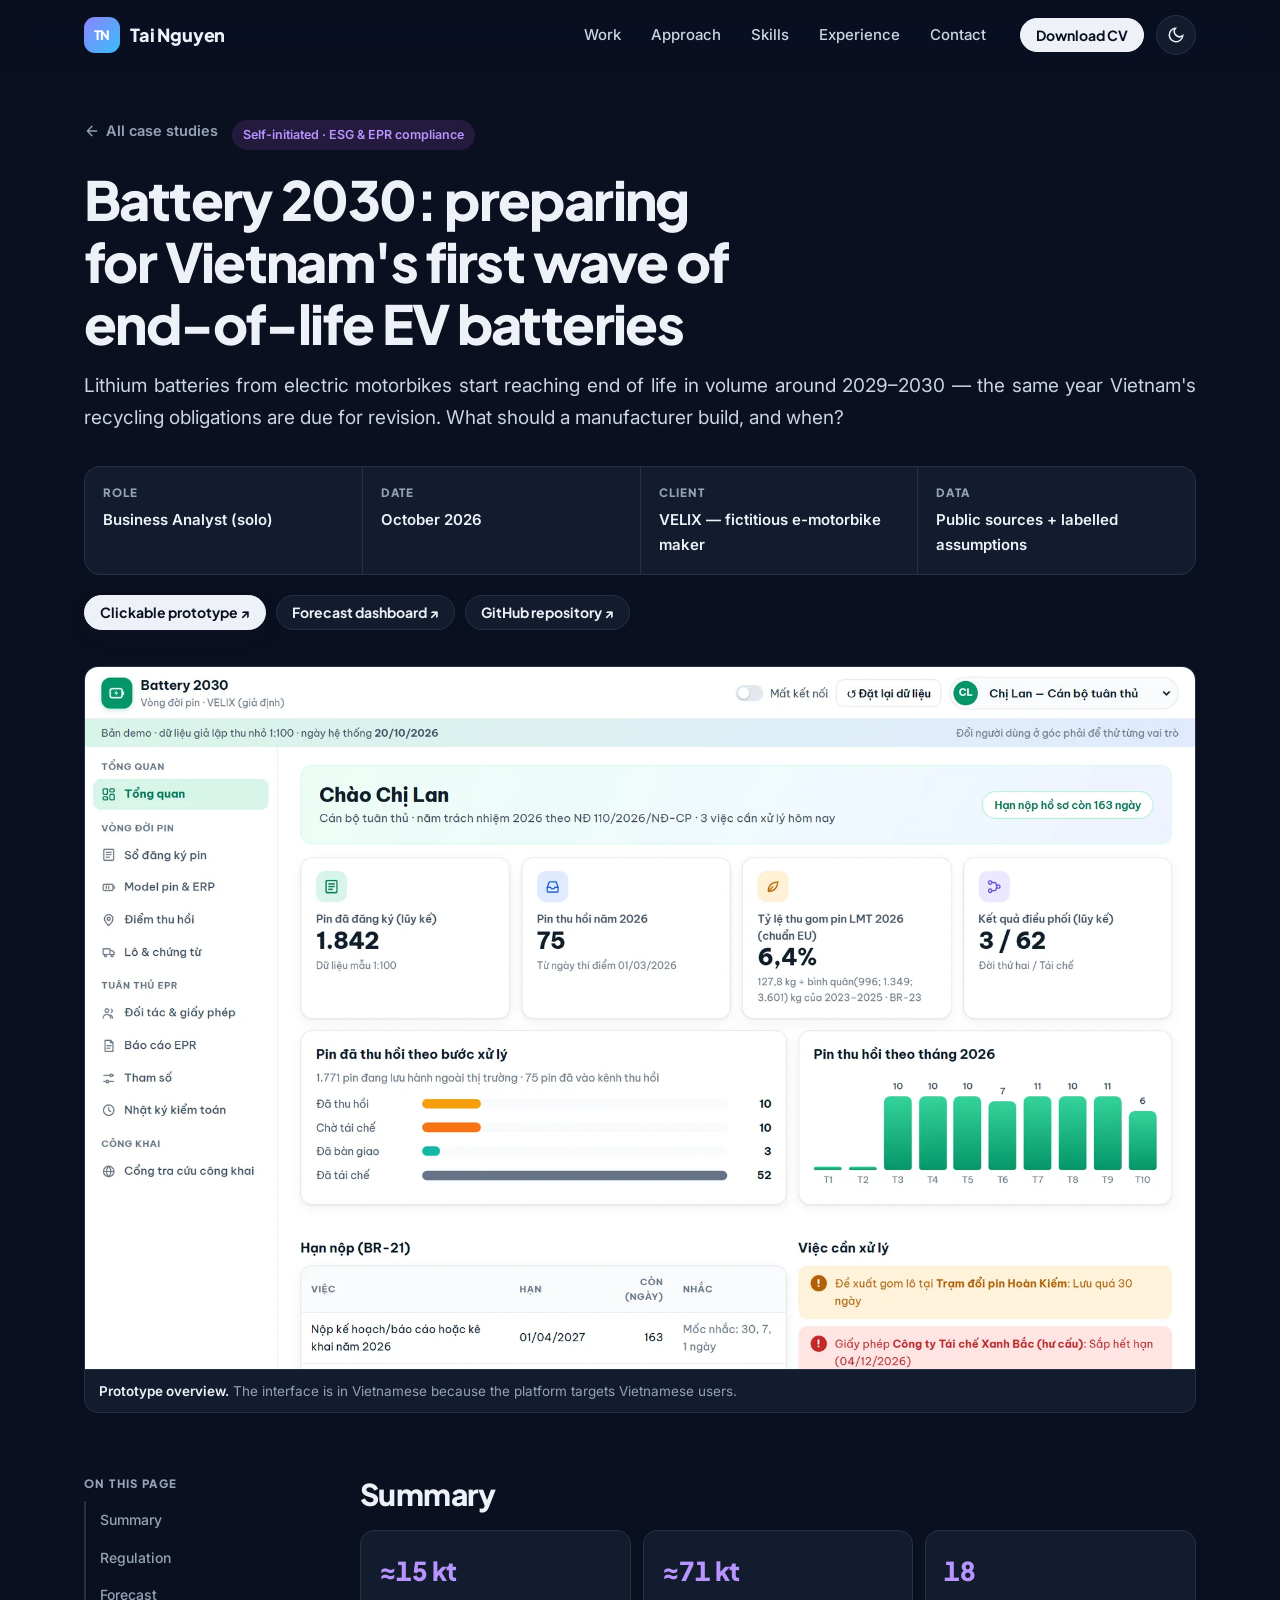
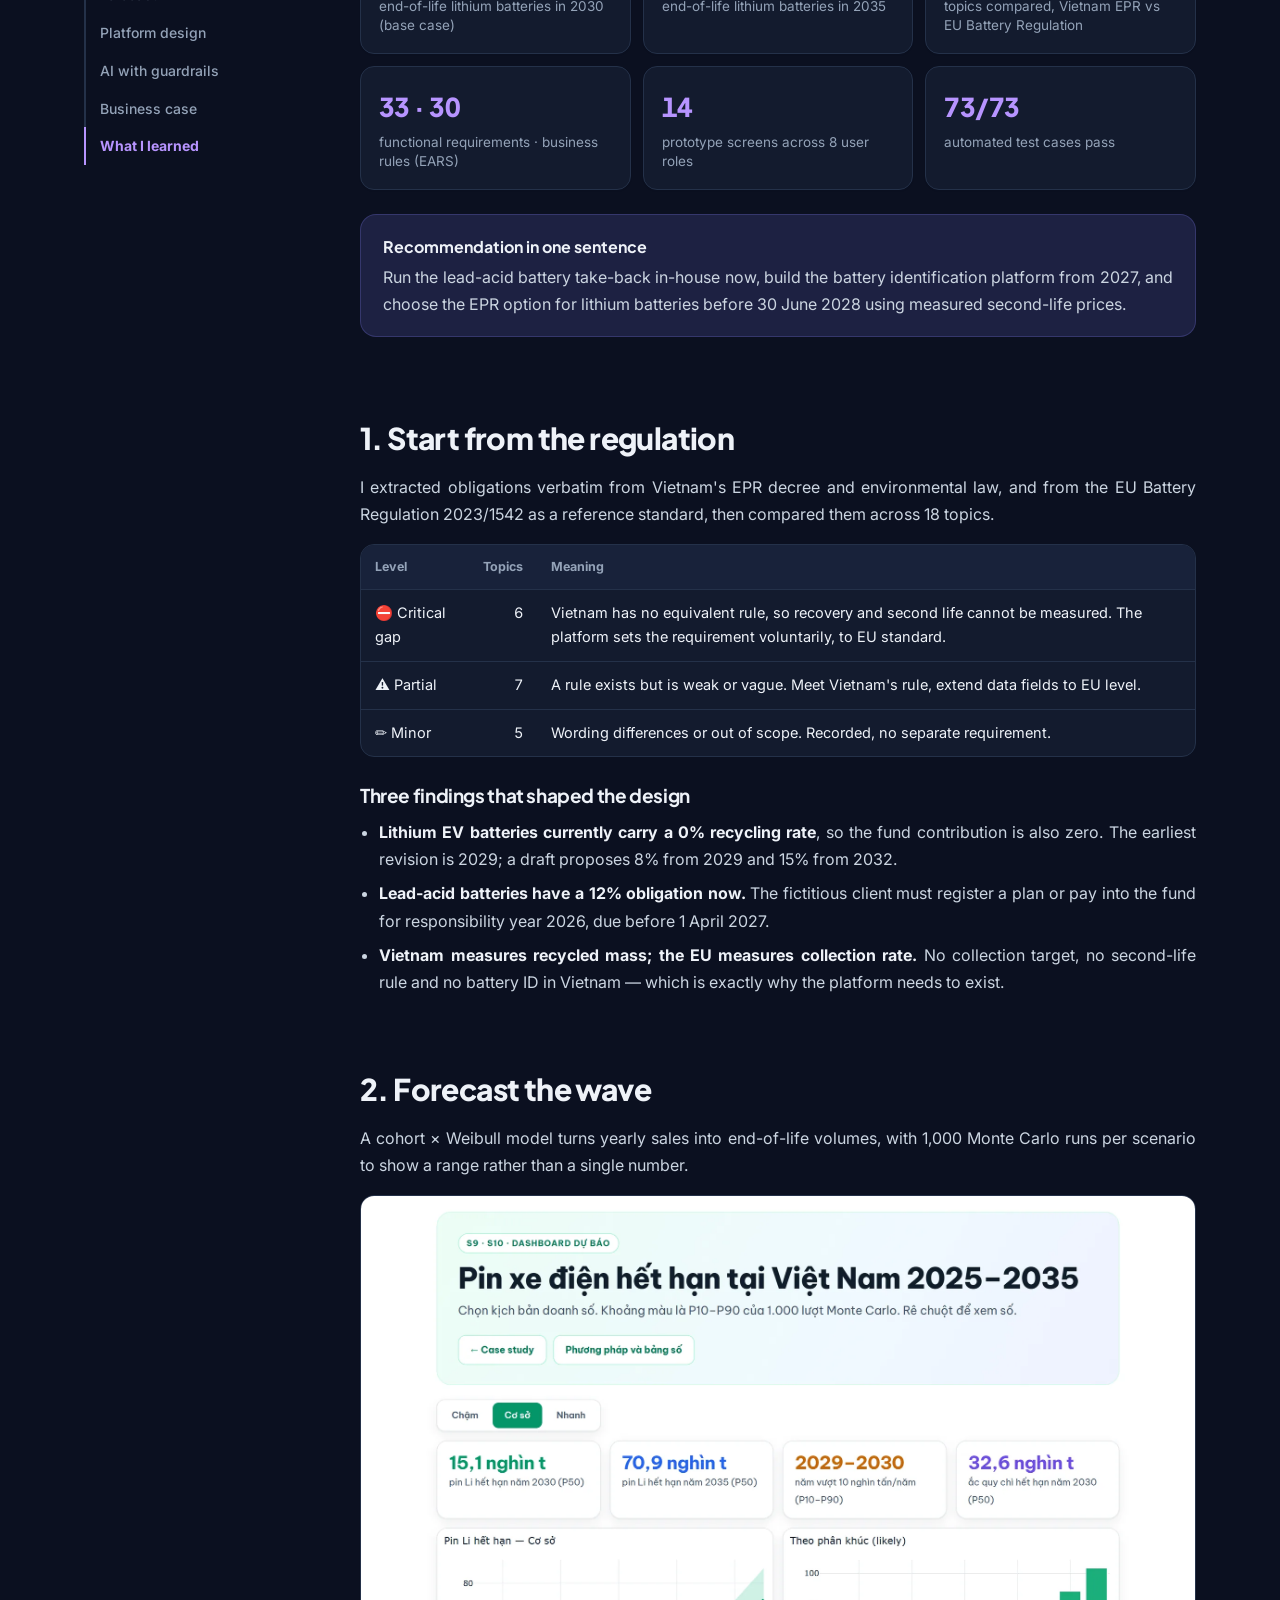
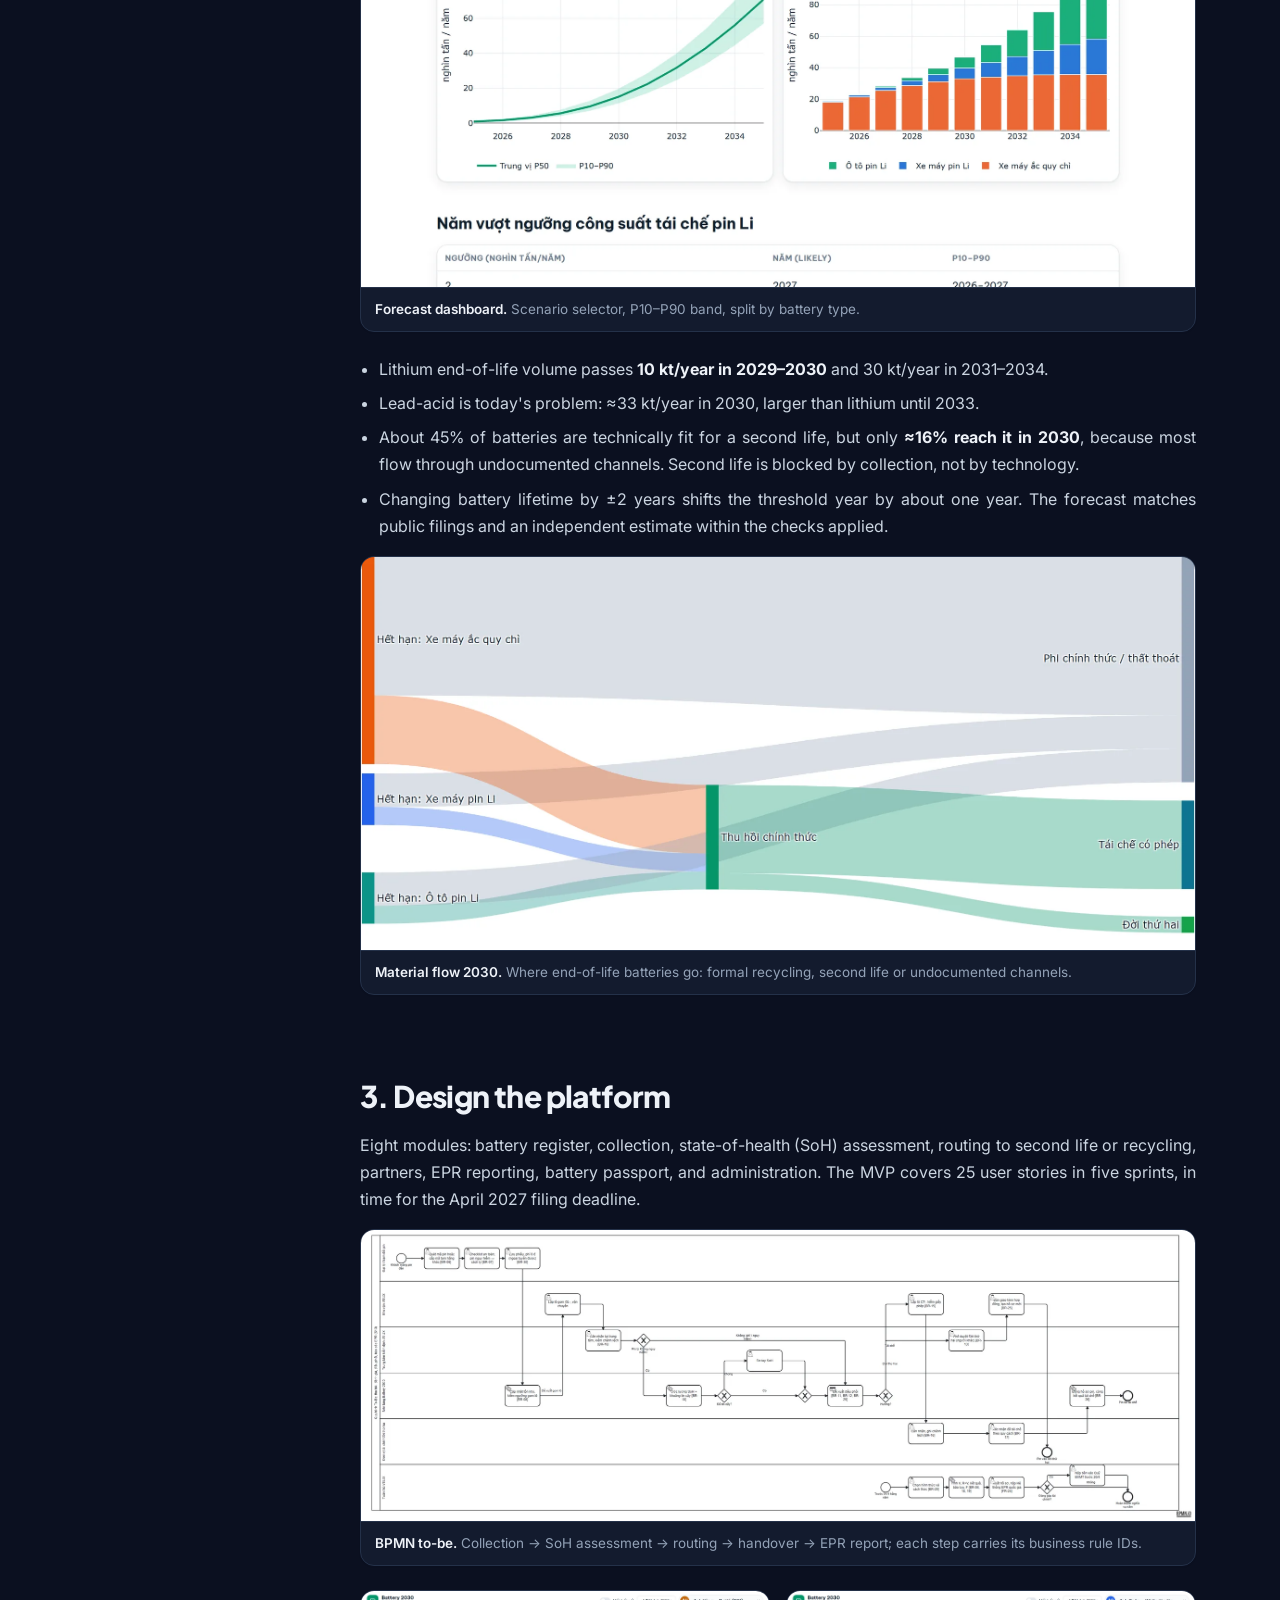
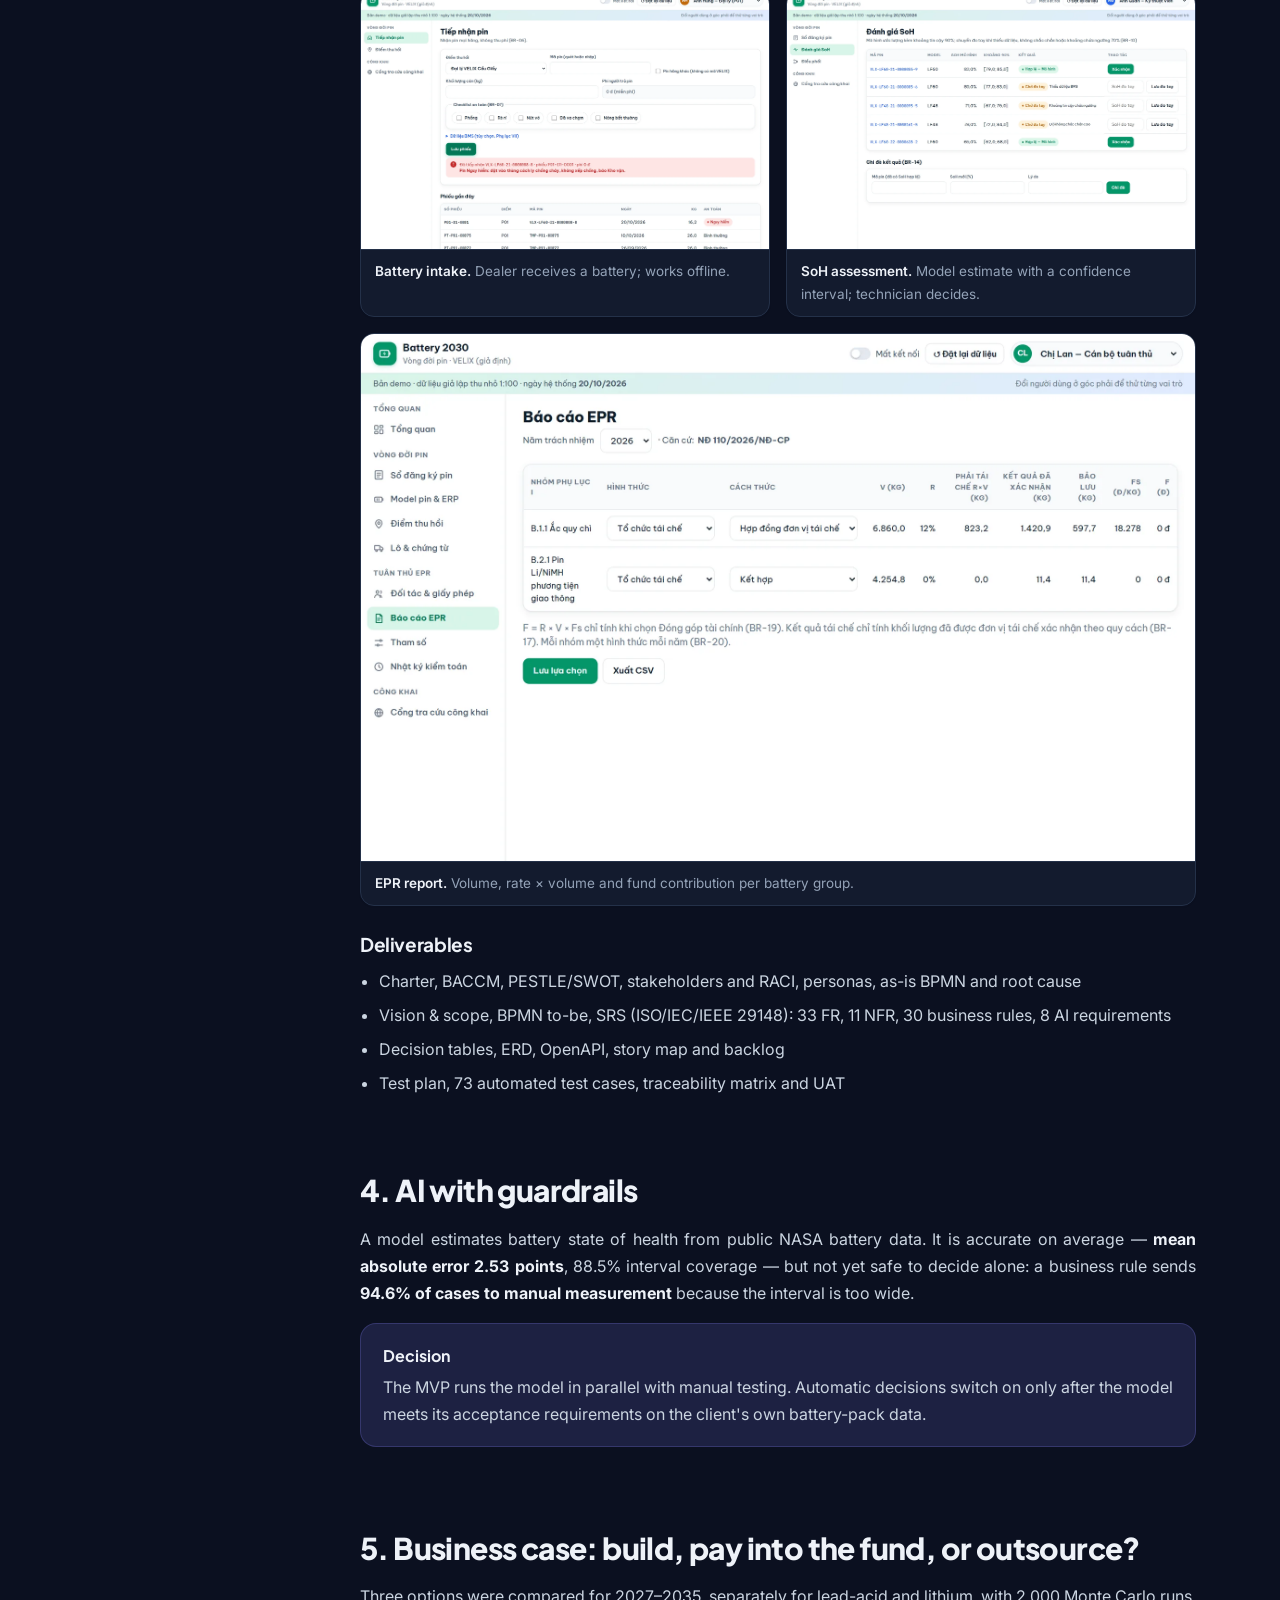
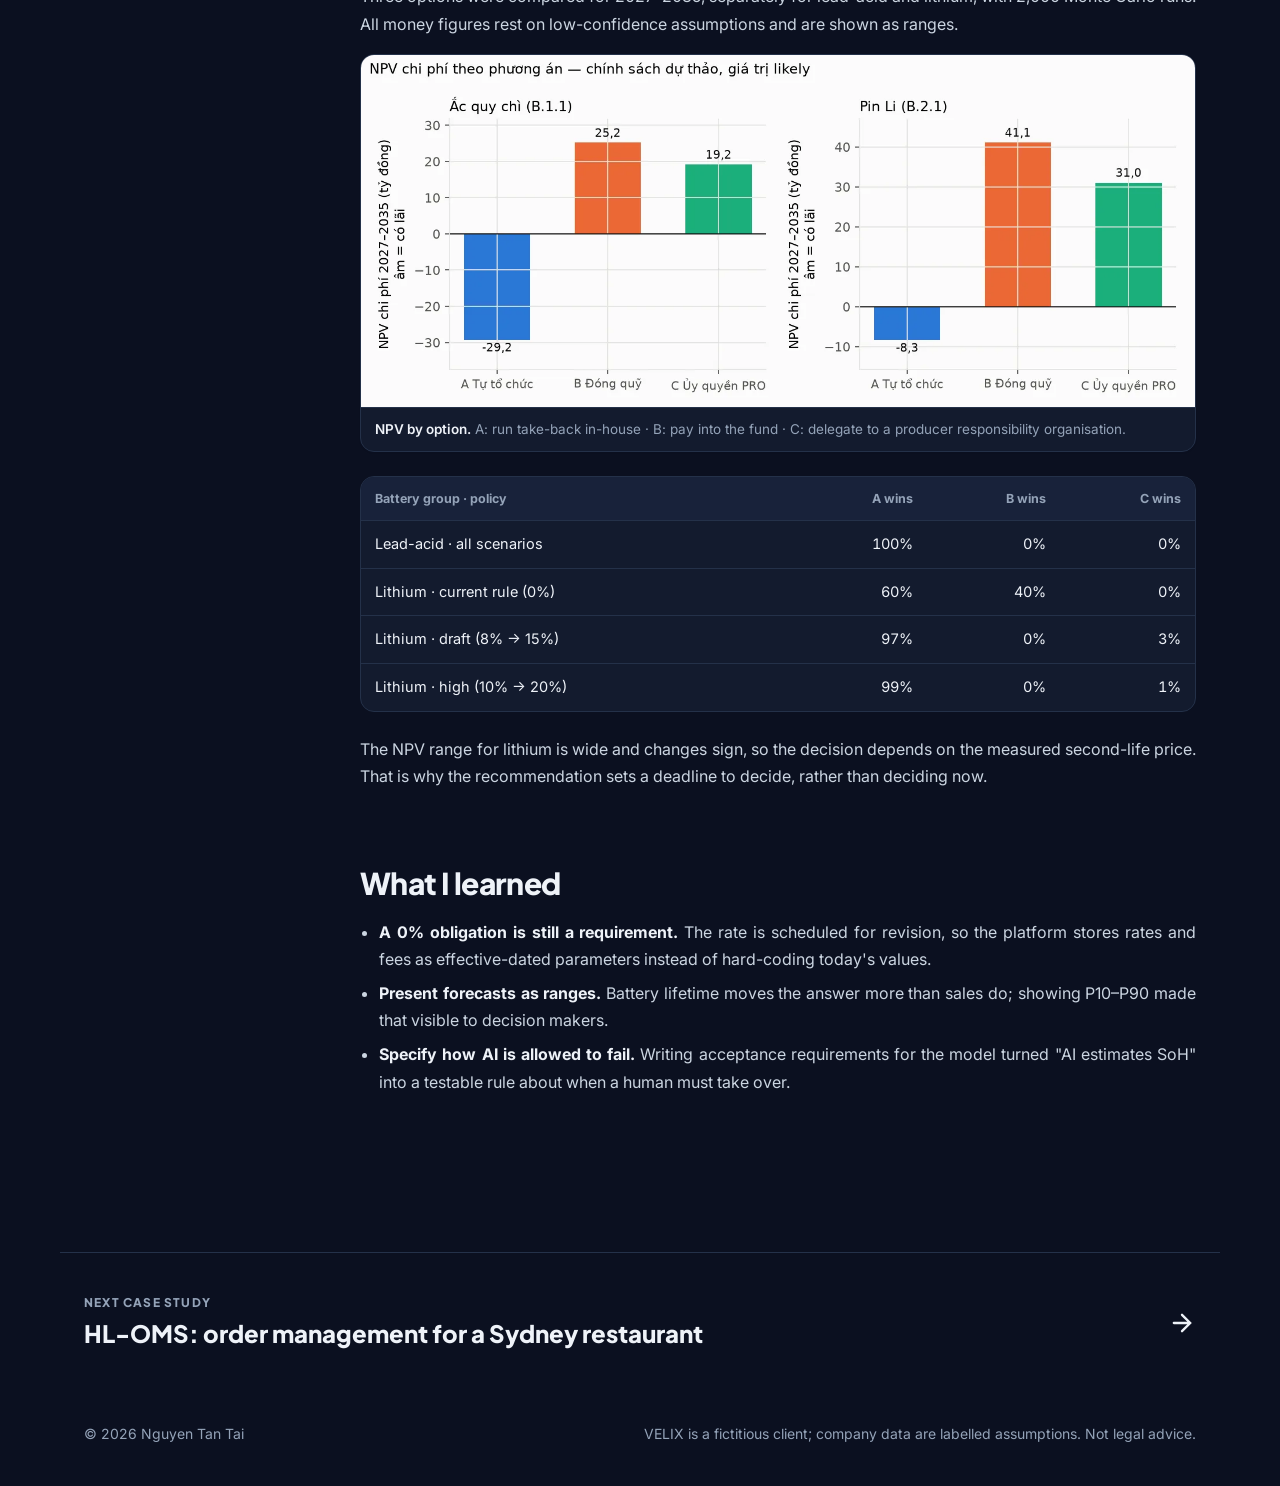
==== commit 6f69112a: "Mac dinh giao dien toi; huy hieu xoay bo chu HRM/ERP Co-Authored-By: Claude Opus 5.5 <noreply@anthro" ====
--- a/projects/battery-2030.html
+++ b/projects/battery-2030.html
@@ -1,5 +1,5 @@
 <!doctype html>
-<html lang="en">
+<html lang="en" data-theme="dark">
 <head>
   <meta charset="utf-8">
   <meta name="viewport" content="width=device-width, initial-scale=1">
--- a/assets/style.css
+++ b/assets/style.css
@@ -31,7 +31,7 @@
   --f-mono: "JetBrains Mono", ui-monospace, Consolas, monospace;
   color-scheme: light;
 }
-/* Light is the default; dark only when the visitor turns it on. */
+/* Pages ship with data-theme="dark" (default); the toggle switches to light and is remembered. */
 :root[data-theme="dark"] {
   --bg: #0b1020; --bg-soft: #0f1629; --surface: #131b2e; --sunk: #18223a; --ink: #eef2f8; --ink-2: #cbd5e1;
   --muted: #94a3b8; --line: #243149; --accent: #8b85ff; --accent-2: #38bdf8; --accent-ink: #0b1020; --accent-soft: #1d2142;
@@ -331,6 +331,7 @@
 .contact-list svg { width: 18px; height: 18px; flex: none; }
 .contact-list .hint { margin-left: auto; font-size: 12.5px; opacity: .7; }
 @media (max-width: 820px) { .contact-card { grid-template-columns: 1fr; } }
+:root[data-theme="dark"] .contact-card { background: linear-gradient(160deg, #161d36, #0b1020); border: 1px solid var(--line); }
 
 /* ---------- Footer ---------- */
 .site-footer { padding-block: 28px 40px; color: var(--muted); font-size: 14px; }
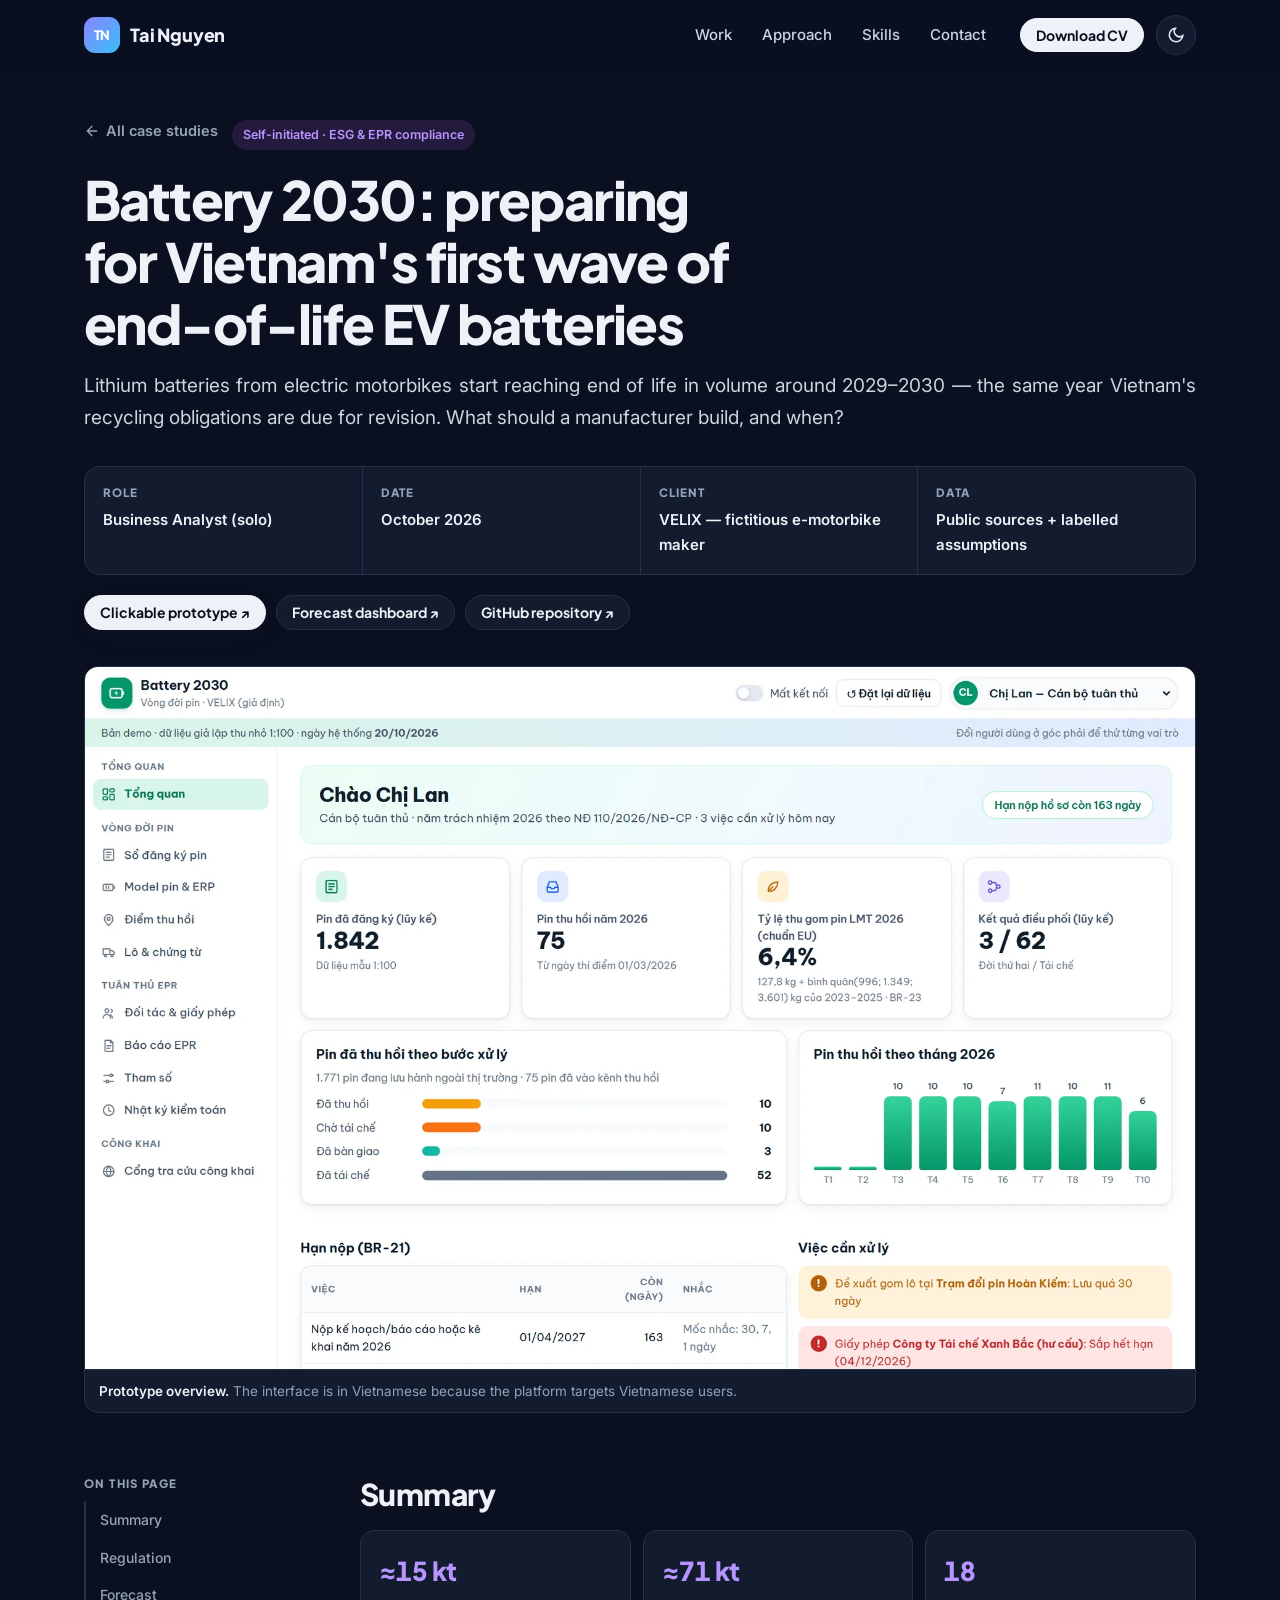
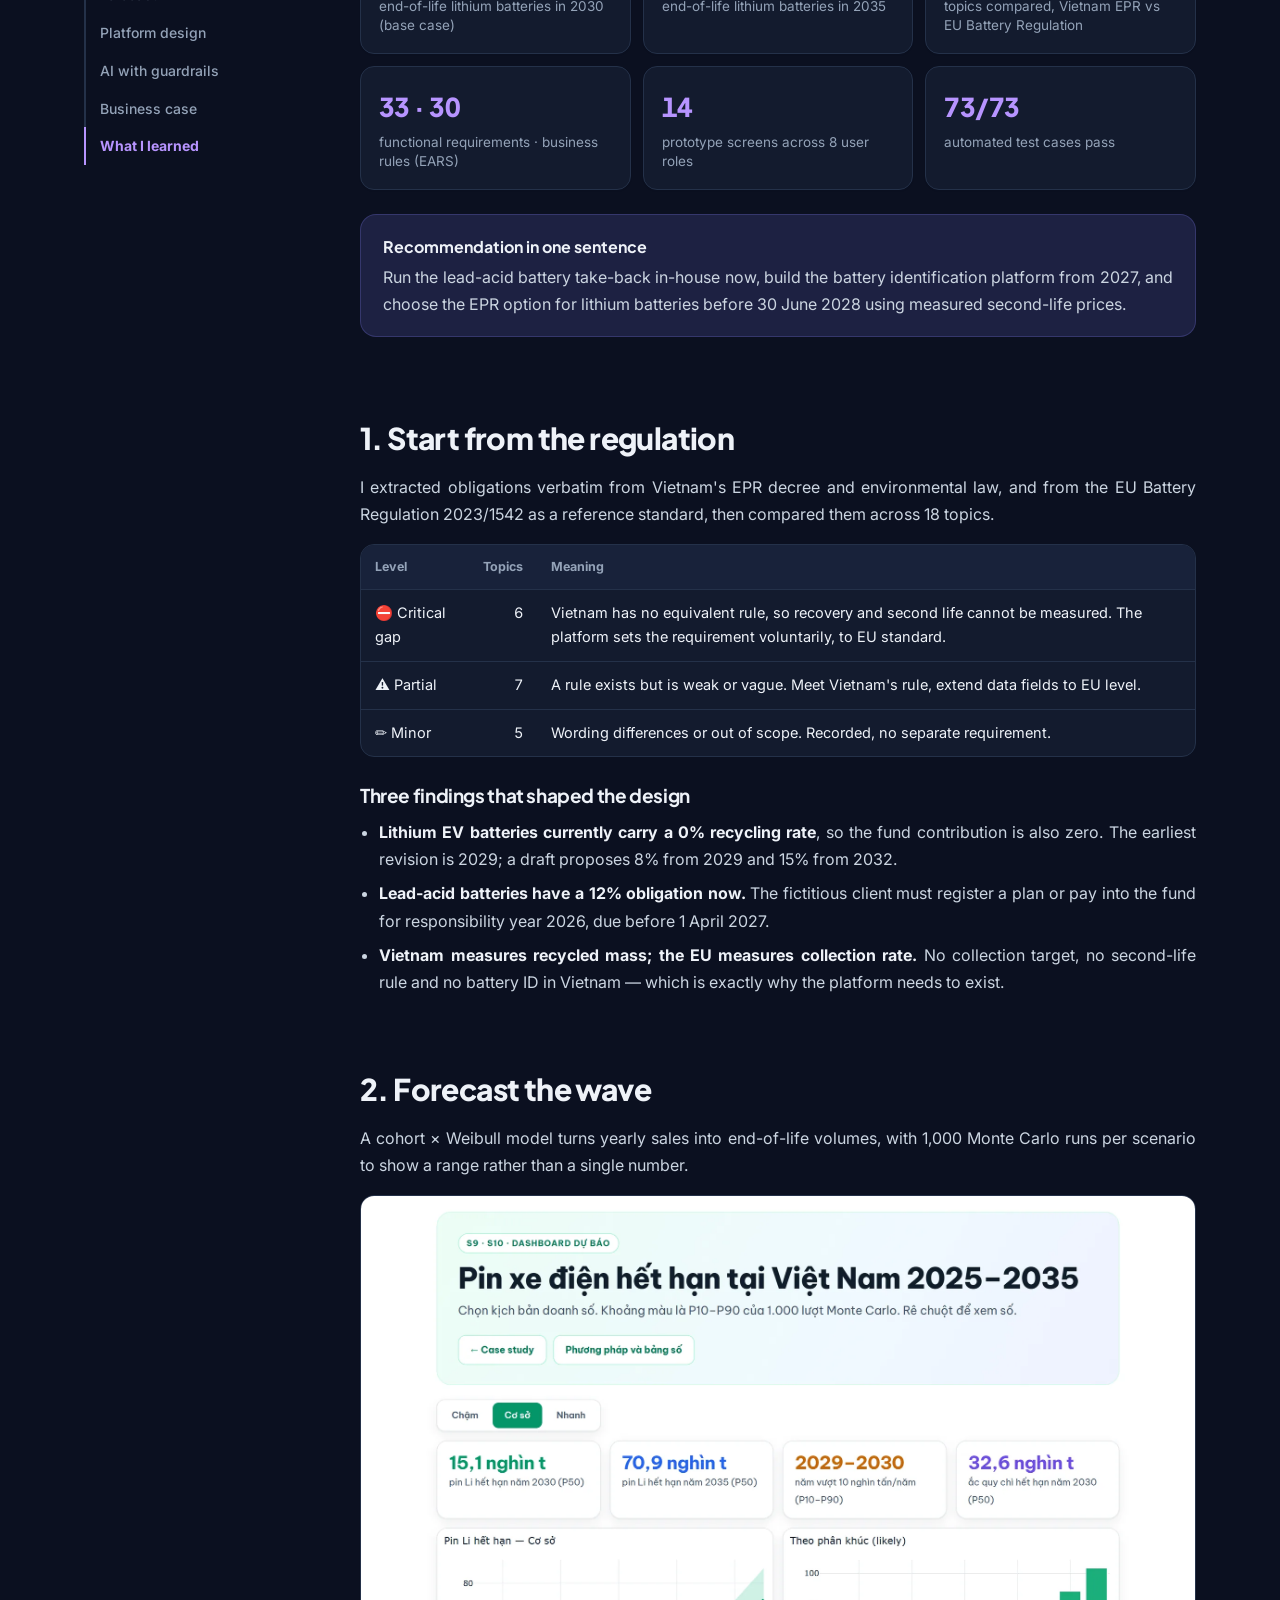
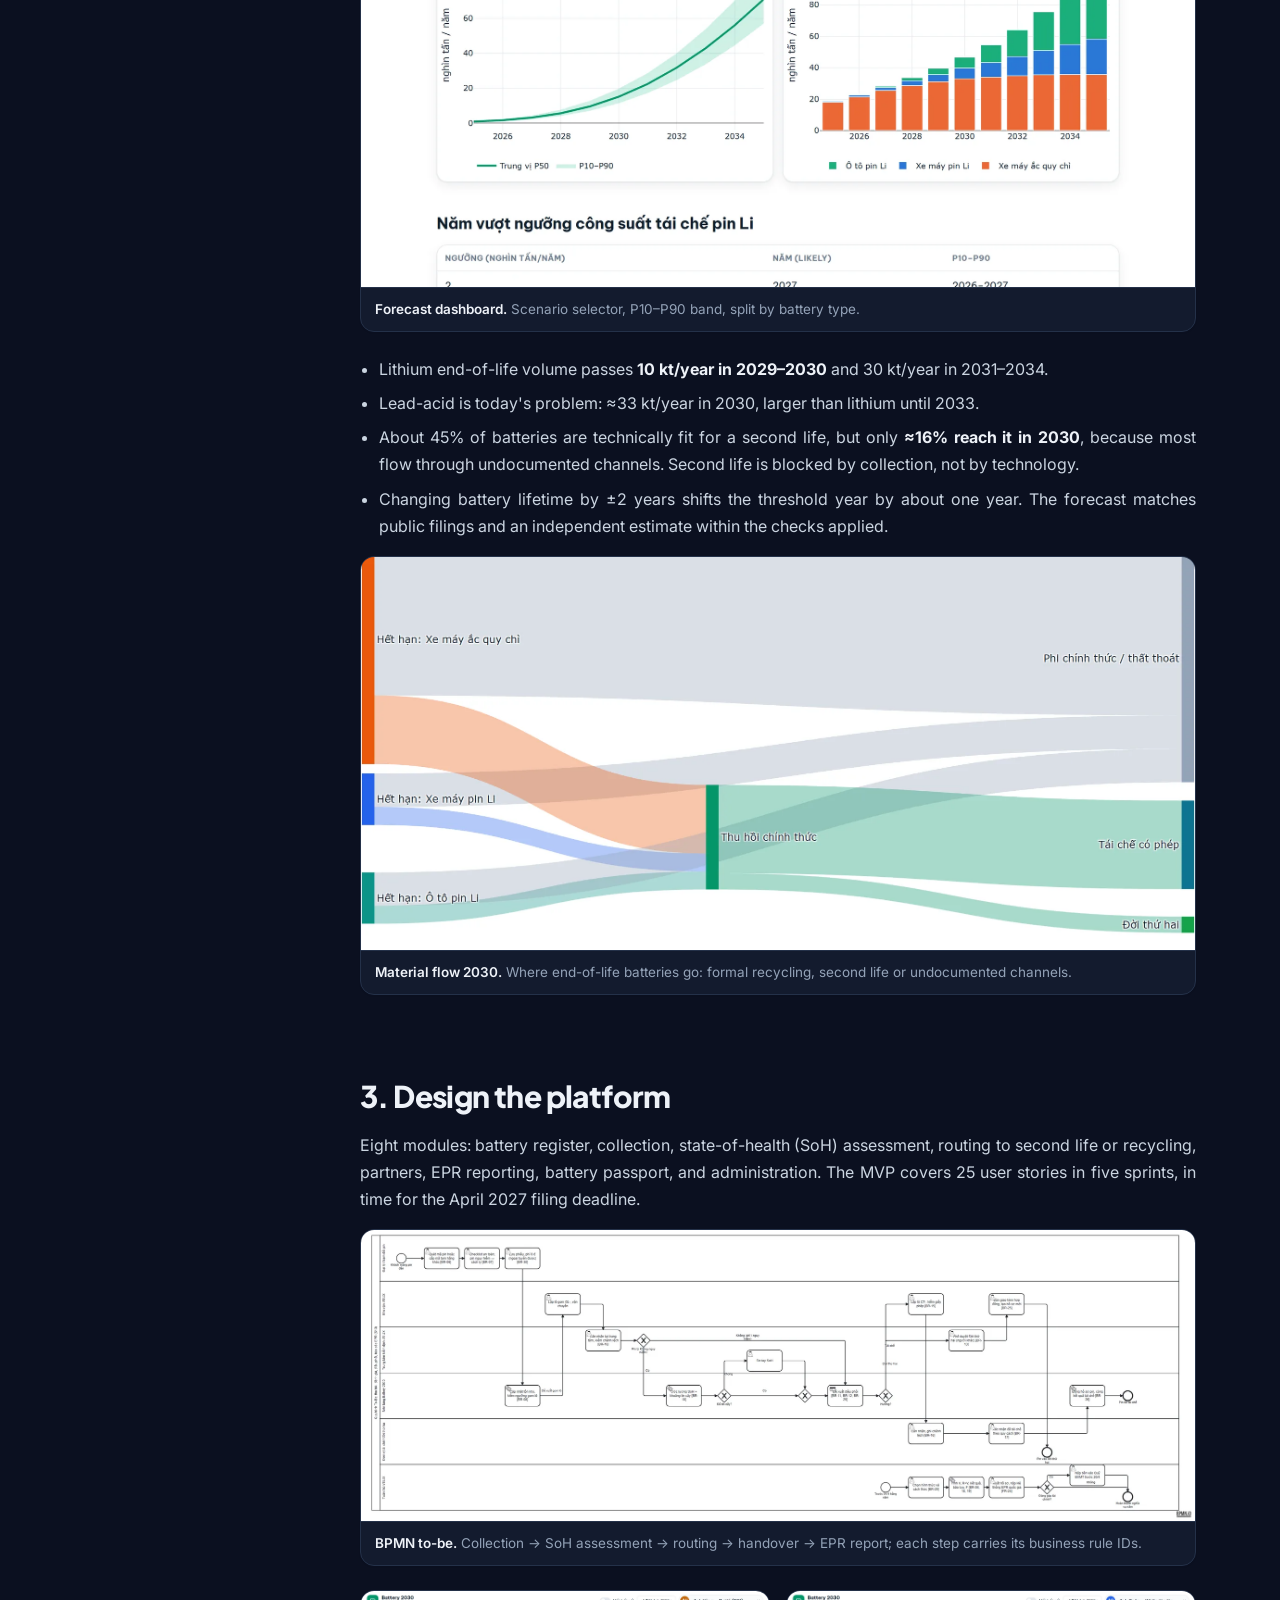
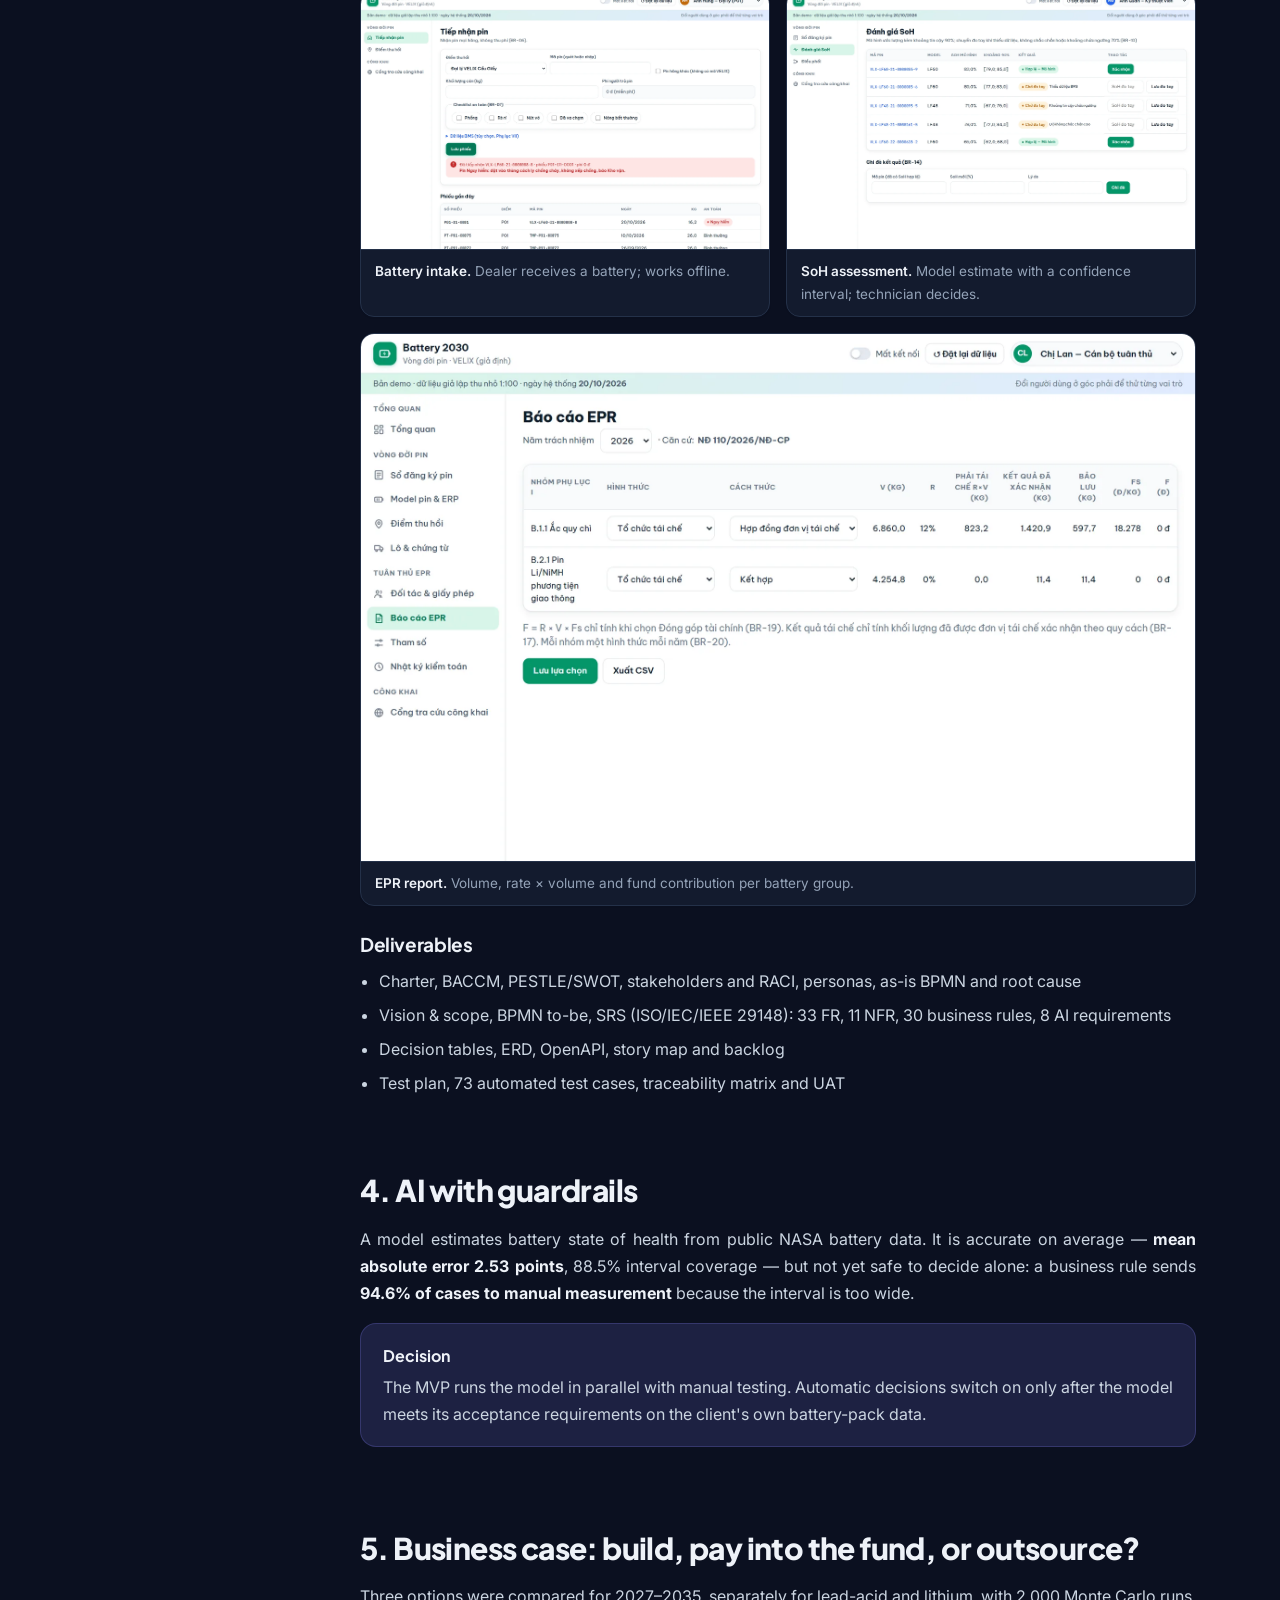
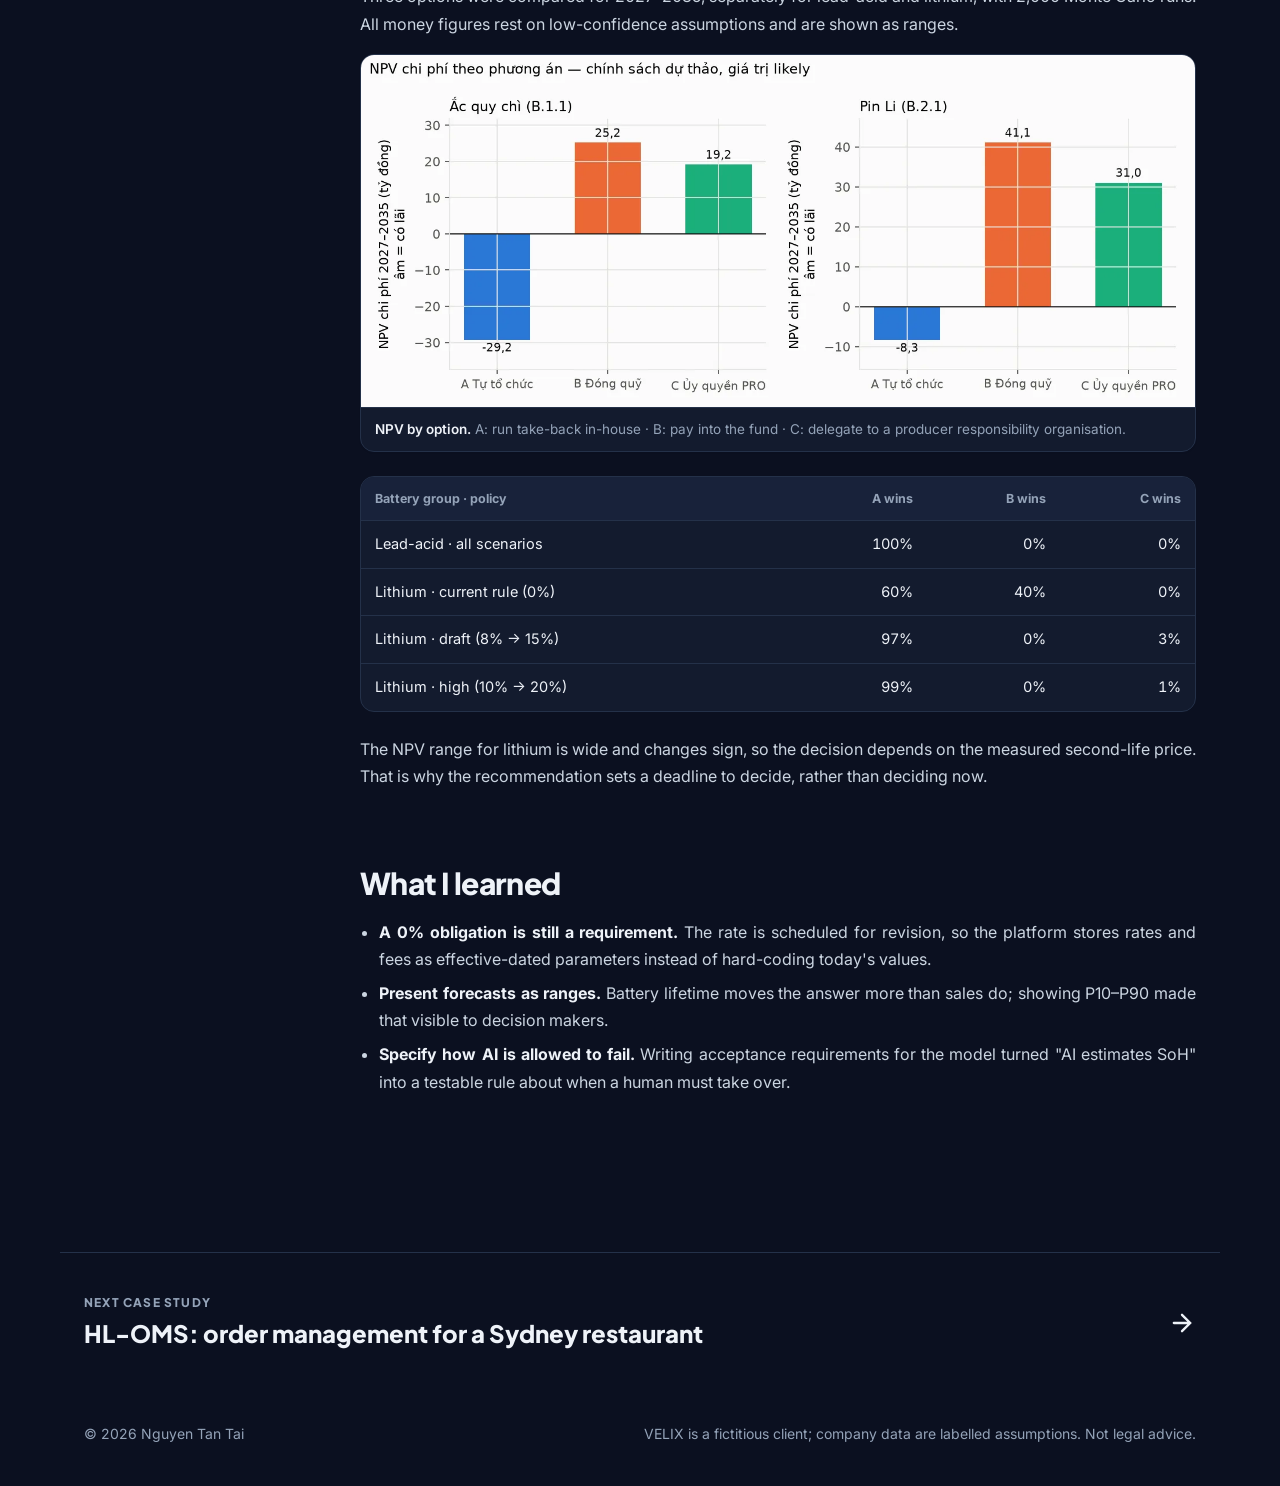
==== commit 5c58838d: "Bo so nam kinh nghiem va phan Experience; gioi thieu chung, tap trung case study Co-Authored-By: Cla" ====
--- a/projects/battery-2030.html
+++ b/projects/battery-2030.html
@@ -22,7 +22,6 @@
       <li><a href="../index.html#work">Work</a></li>
       <li><a href="../index.html#approach">Approach</a></li>
       <li><a href="../index.html#skills">Skills</a></li>
-      <li><a href="../index.html#experience">Experience</a></li>
       <li><a href="../index.html#contact">Contact</a></li>
     </ul>
     <a class="btn btn-primary btn-sm nav-cta" href="../assets/cv/Nguyen-Tan-Tai-CV.pdf" download>Download CV</a>
--- a/assets/style.css
+++ b/assets/style.css
@@ -195,11 +195,6 @@
 .chip-float.c3 { bottom: 16%; left: -12%; animation-delay: -2.4s; }
 .chip-float.c4 { bottom: 2%; right: -2%; animation-delay: -3.6s; }
 @keyframes bob { 0%, 100% { translate: 0 0; } 50% { translate: 0 -8px; } }
-.badge-rotate { position: absolute; top: -4%; right: 2%; width: 104px; height: 104px; }
-.badge-rotate .disc { position: absolute; inset: 0; border-radius: 50%; background: #fde047; box-shadow: var(--shadow); }
-.badge-rotate svg { position: absolute; inset: 0; width: 100%; height: 100%; animation: spin 18s linear infinite; }
-.badge-rotate b { position: absolute; inset: 0; display: grid; place-items: center; font-family: var(--f-head); font-size: 22px; font-weight: 800; color: #0f172a; }
-@keyframes spin { to { transform: rotate(360deg); } }
 @media (max-width: 960px) {
   .hero-grid { grid-template-columns: 1fr; gap: 48px; }
   .hero { padding-block: 48px 64px; }
@@ -347,7 +342,7 @@
 .cs-hero h1 { font-size: clamp(32px, 4.6vw, 54px); font-weight: 800; letter-spacing: -.03em; margin: 18px 0 16px; max-width: 24ch; }
 .cs-hero .lead { font-size: 19px; color: var(--ink-2); }
 .meta {
-  display: grid; grid-template-columns: repeat(4, minmax(0, 1fr)); gap: 1px; background: var(--line);
+  display: grid; grid-template-columns: repeat(auto-fit, minmax(180px, 1fr)); gap: 1px; background: var(--line);
   border: 1px solid var(--line); border-radius: var(--radius); overflow: hidden; margin-top: 32px;
 }
 .meta > div { background: var(--surface); padding: 16px 18px; }
@@ -445,7 +440,7 @@
 
 /* ---------- Print ---------- */
 @media print {
-  .site-header, .toc, .lightbox, .theme-btn, .menu-btn, .next-project, .chip-float, .badge-rotate { display: none !important; }
+  .site-header, .toc, .lightbox, .theme-btn, .menu-btn, .next-project, .chip-float { display: none !important; }
   body { background: #fff; color: #000; }
   section { padding-block: 24px; }
   .reveal { opacity: 1; transform: none; }
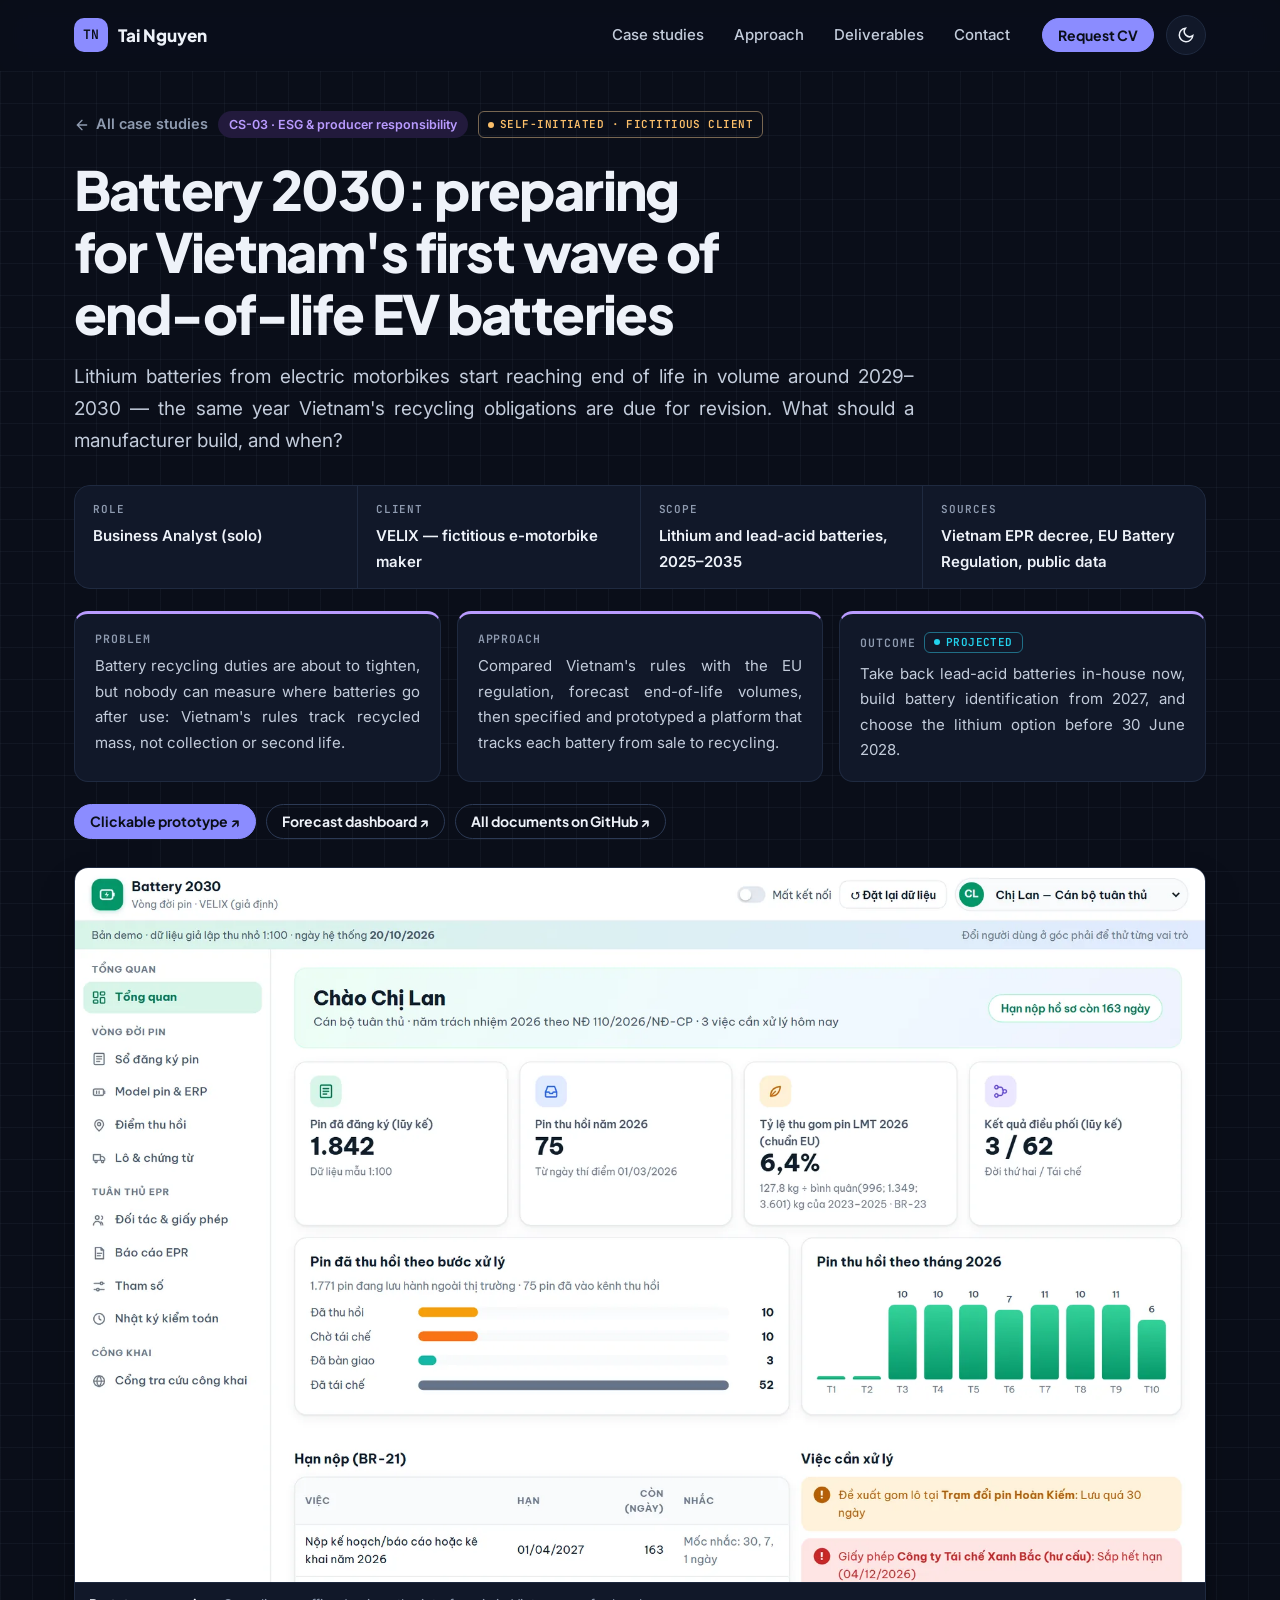
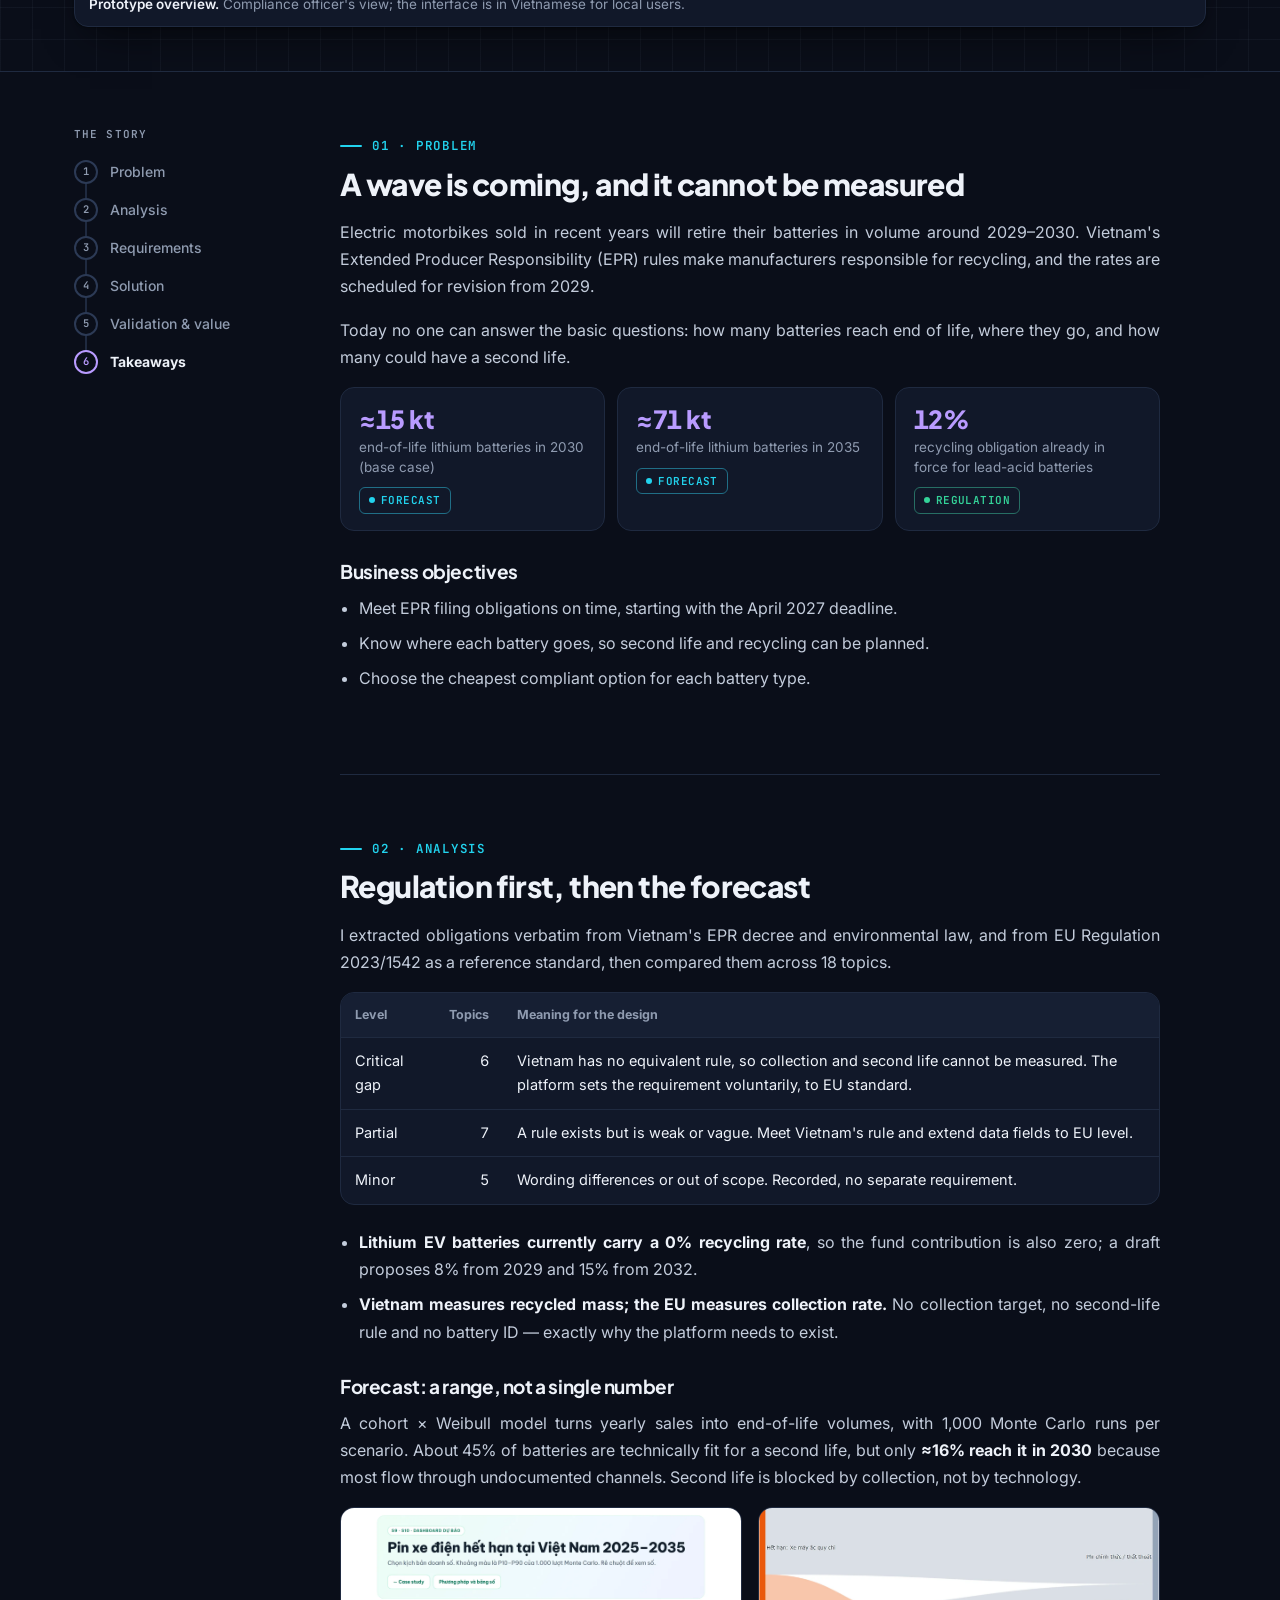
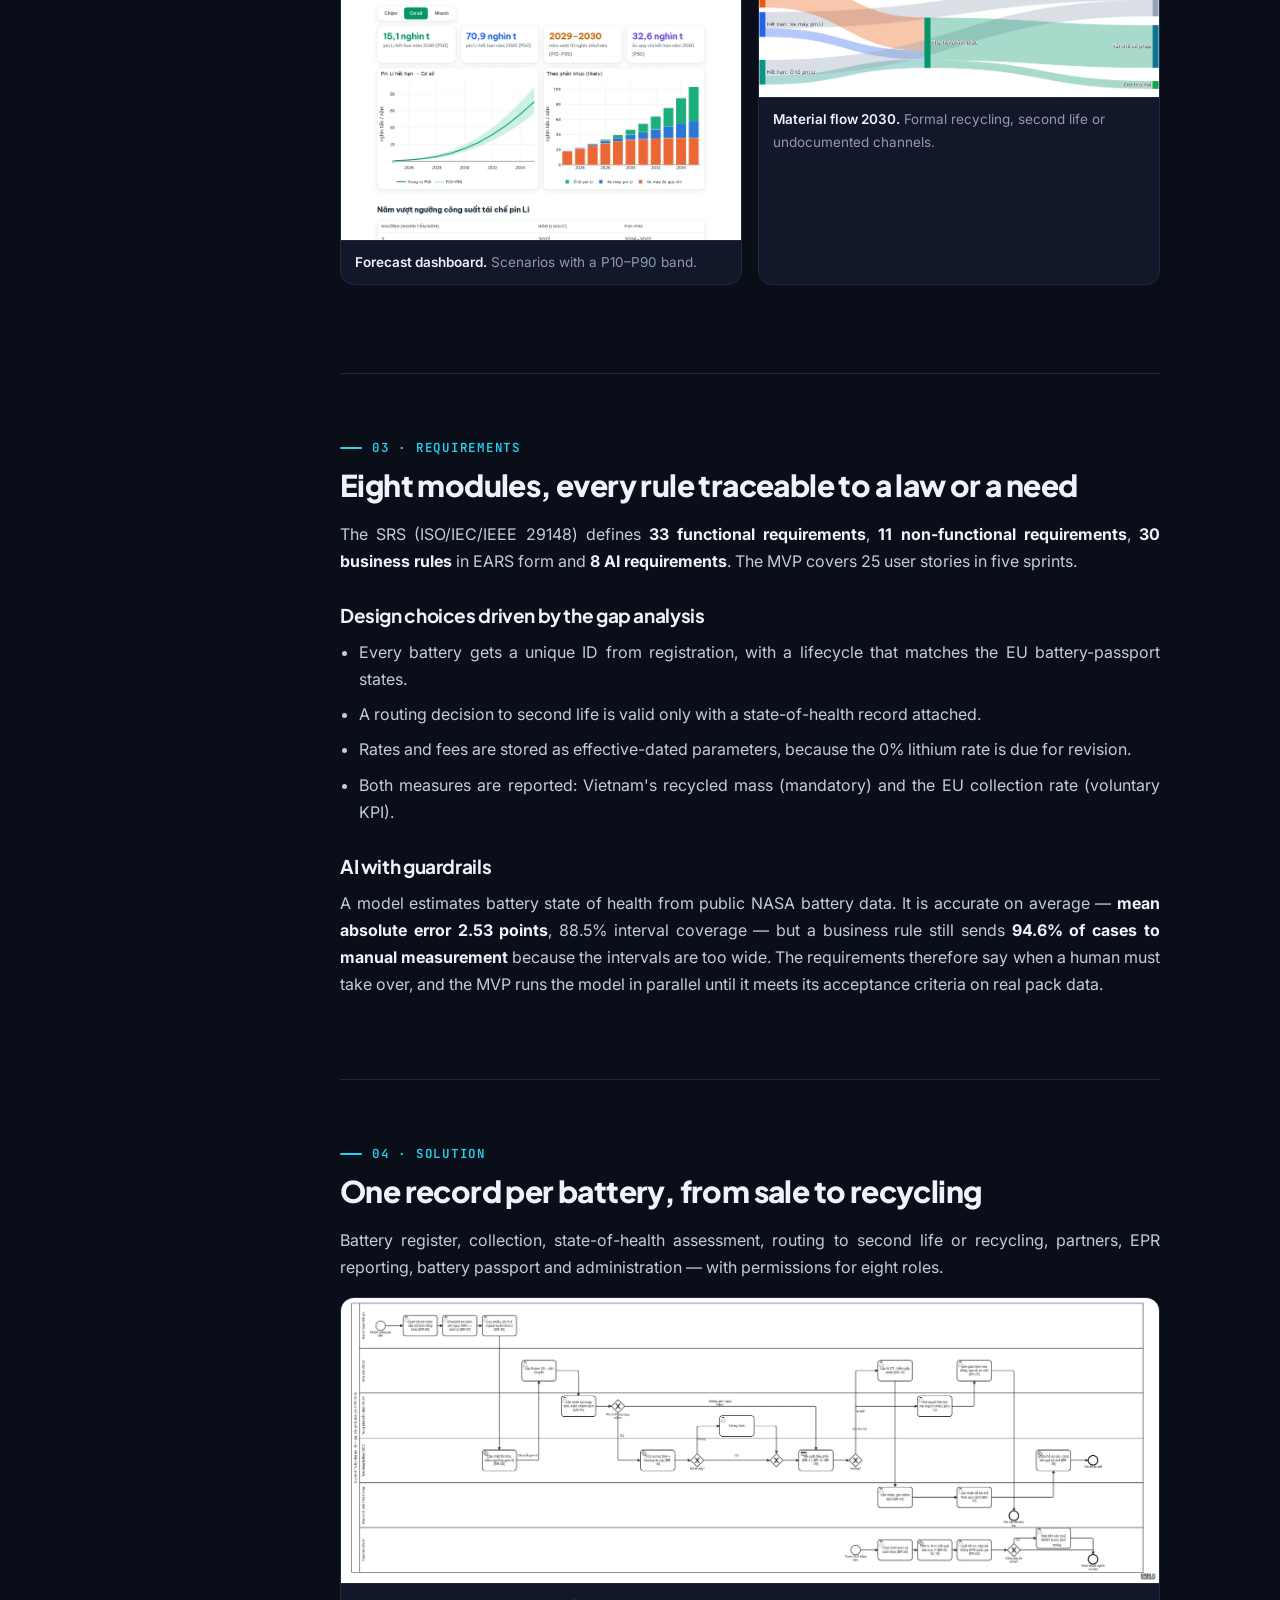
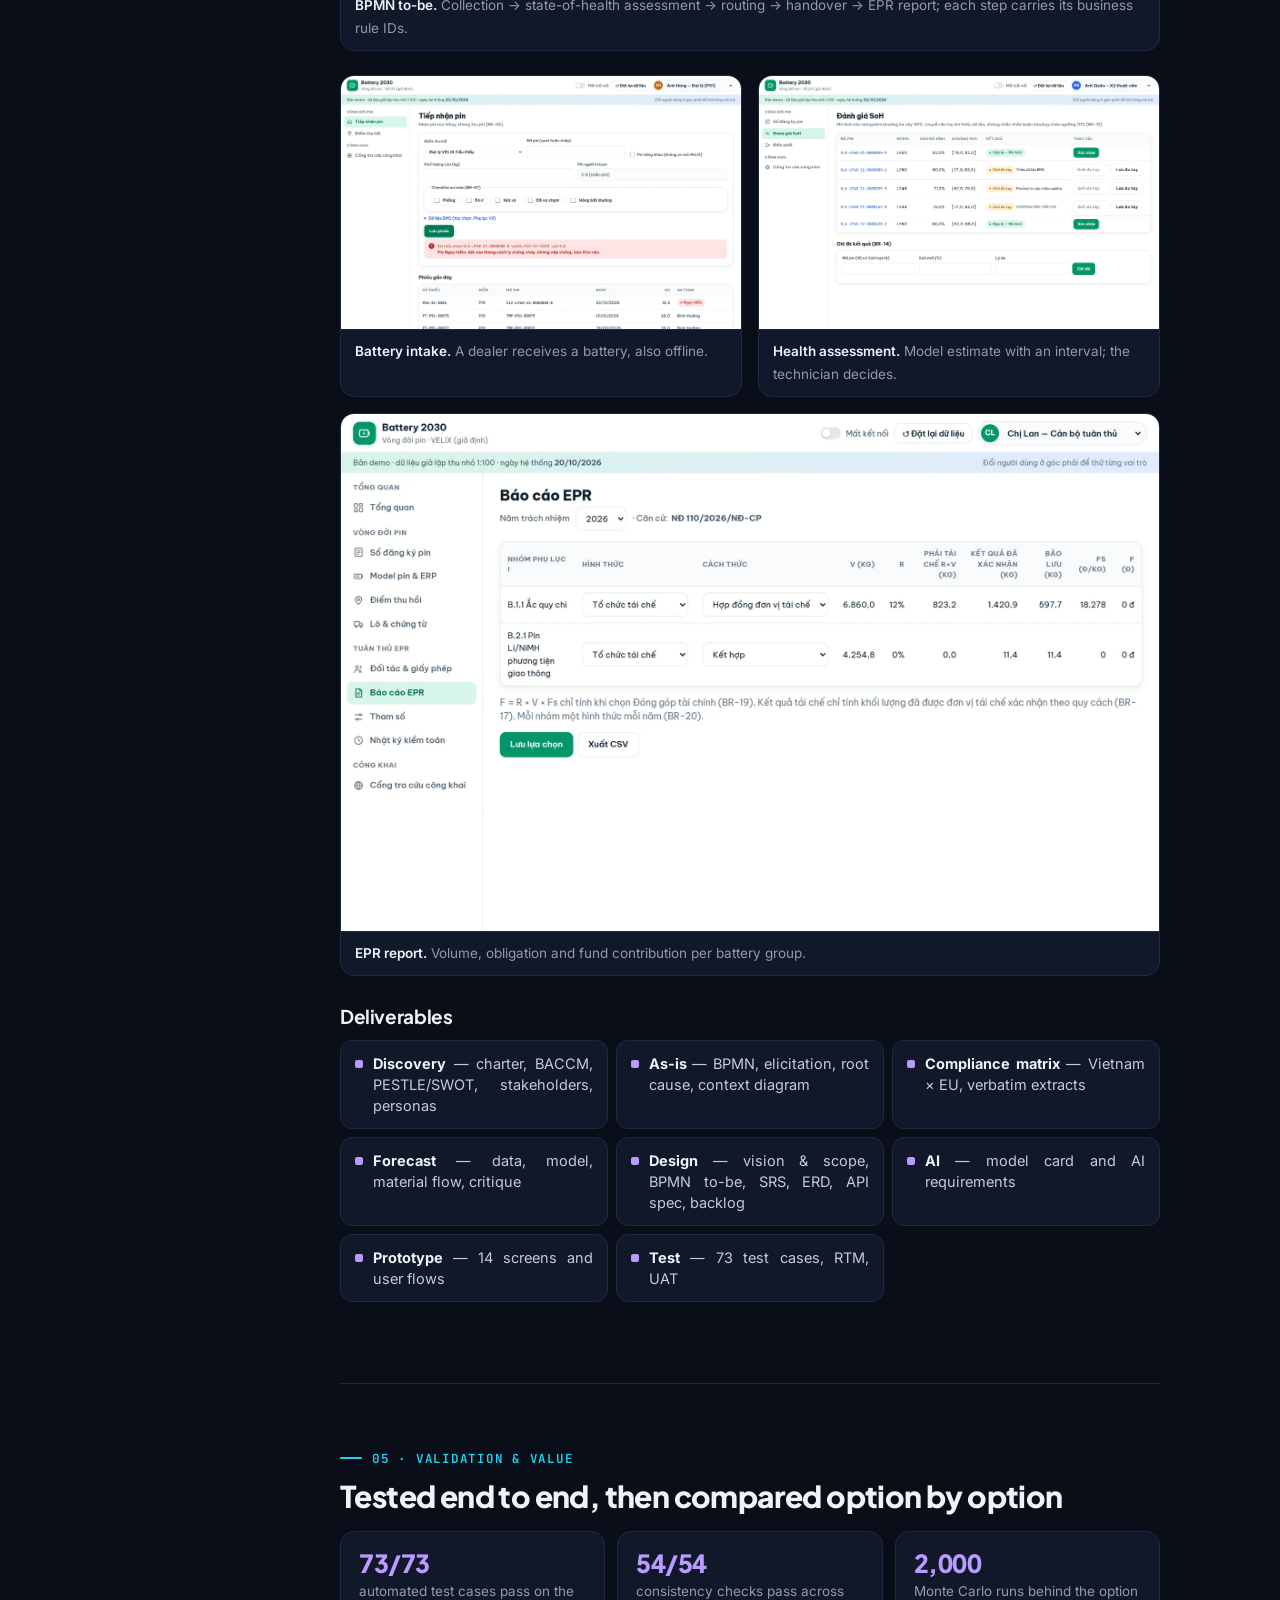
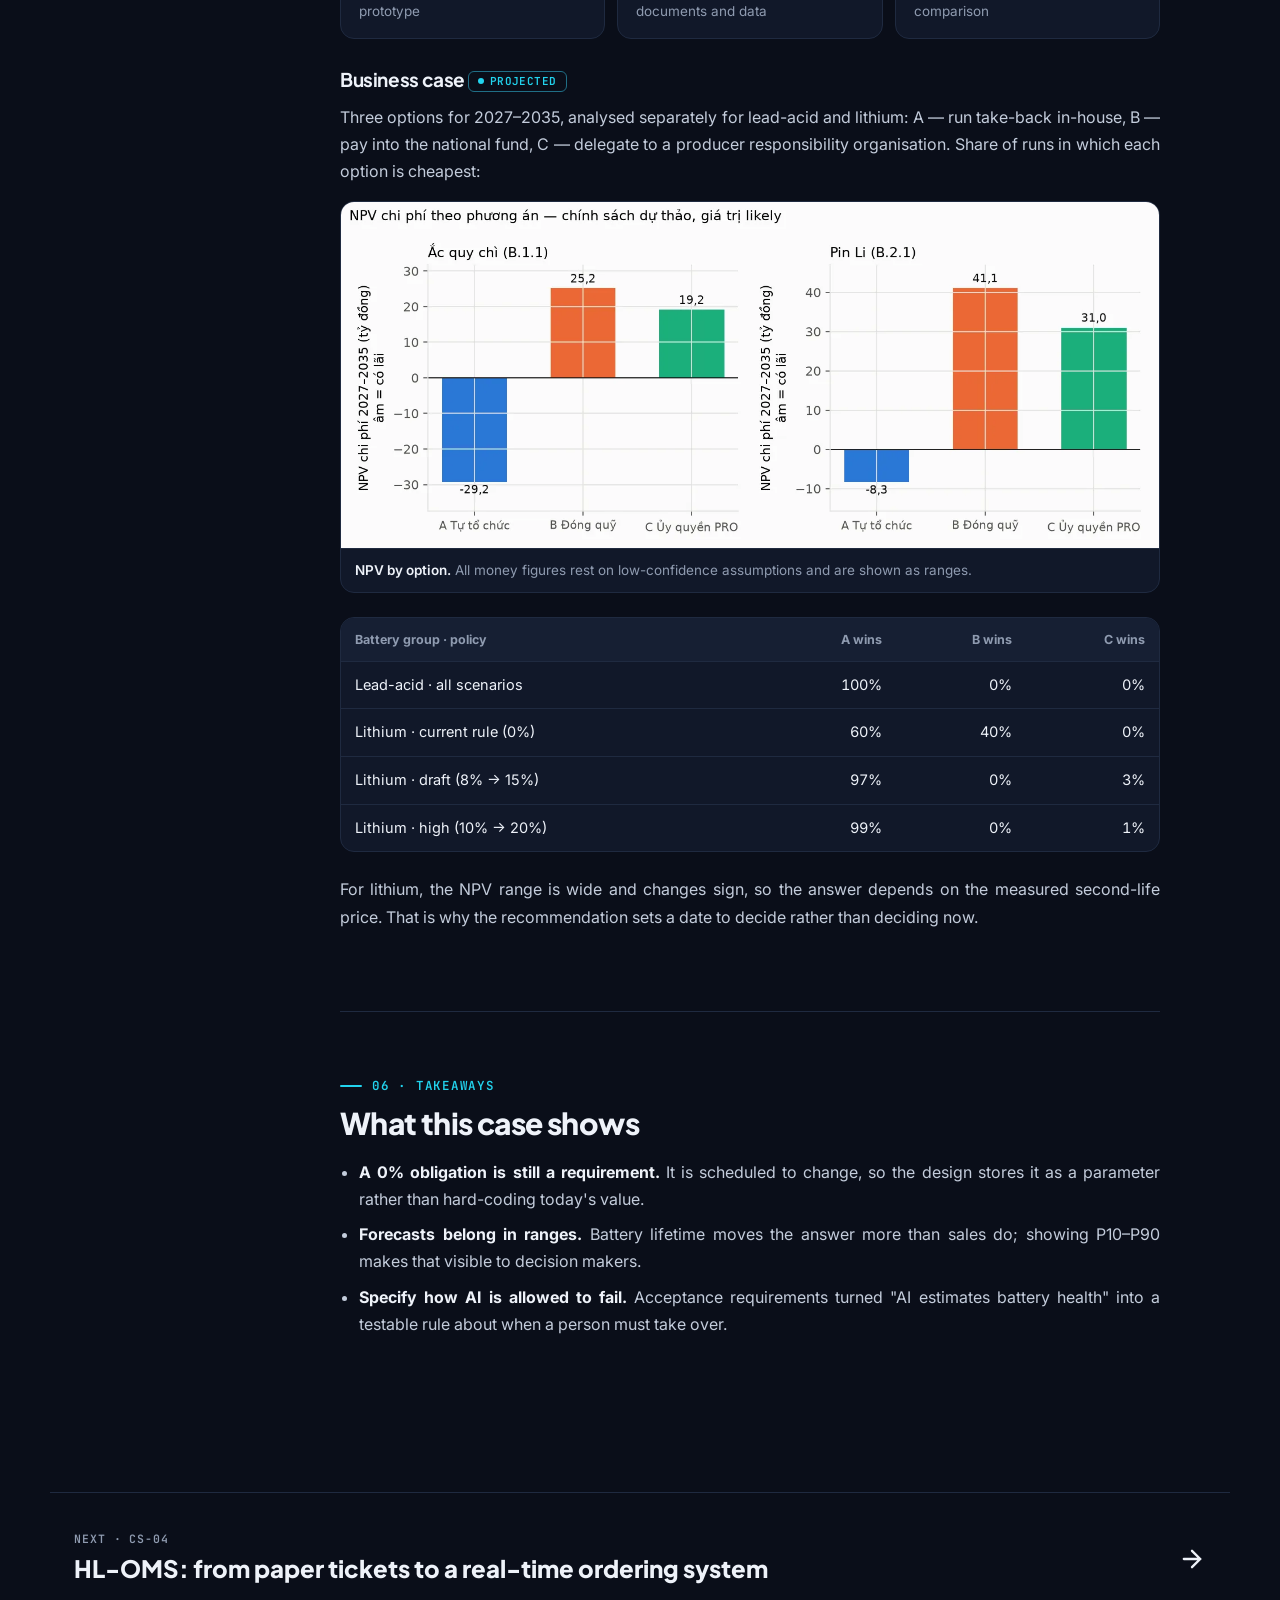
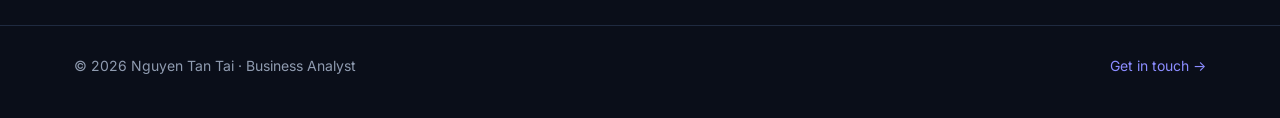
==== commit 7e279e59: "Thiet ke lai toan bo: motif truy vet, the trace EUDR o hero, ma tran deliverable, case study theo ma" ====
--- a/projects/battery-2030.html
+++ b/projects/battery-2030.html
@@ -4,28 +4,27 @@
   <meta charset="utf-8">
   <meta name="viewport" content="width=device-width, initial-scale=1">
   <title>Battery 2030 — Case Study · Nguyen Tan Tai</title>
-  <meta name="description" content="Business analysis case study: an EV battery lifecycle and take-back (EPR) platform for Vietnam.">
+  <meta name="description" content="BA case study: an EV battery lifecycle and take-back (EPR) platform for Vietnam — regulation, forecast, requirements, prototype and business case.">
   <link rel="preconnect" href="https://fonts.googleapis.com">
   <link rel="preconnect" href="https://fonts.gstatic.com" crossorigin>
-  <link rel="stylesheet" href="https://fonts.googleapis.com/css2?family=Inter:wght@400;500;600;700&family=Plus+Jakarta+Sans:wght@600;700;800&family=JetBrains+Mono:wght@500;600&display=swap">
+  <link rel="stylesheet" href="https://fonts.googleapis.com/css2?family=Inter:wght@400;500;600;700&family=Plus+Jakarta+Sans:wght@700;800&family=JetBrains+Mono:wght@500;600&display=swap">
   <link rel="stylesheet" href="../assets/style.css">
-  <link rel="icon" href="data:image/svg+xml,%3Csvg xmlns='http://www.w3.org/2000/svg' viewBox='0 0 32 32'%3E%3Crect width='32' height='32' rx='9' fill='%234f46e5'/%3E%3Ctext x='16' y='21' font-family='Arial' font-size='13' font-weight='700' fill='white' text-anchor='middle'%3ETN%3C/text%3E%3C/svg%3E">
+  <link rel="icon" href="data:image/svg+xml,%3Csvg xmlns='http://www.w3.org/2000/svg' viewBox='0 0 32 32'%3E%3Crect width='32' height='32' rx='9' fill='%236366f1'/%3E%3Ctext x='16' y='21' font-family='monospace' font-size='13' font-weight='700' fill='white' text-anchor='middle'%3ETN%3C/text%3E%3C/svg%3E">
   <script>try{var t=localStorage.getItem("theme");if(t)document.documentElement.setAttribute("data-theme",t)}catch(e){}</script>
 </head>
 <body class="theme-violet">
 <a class="skip" href="#main">Skip to content</a>
-
 <header class="site-header">
   <nav class="container nav" aria-label="Main">
-    <a class="brand" href="../index.html"><span class="brand-mark">TN</span><span>Tai Nguyen</span></a>
+    <a class="brand" href="../index.html" aria-label="Tai Nguyen, home"><span class="brand-mark">TN</span><span>Tai Nguyen</span></a>
     <ul class="nav-links">
-      <li><a href="../index.html#work">Work</a></li>
+      <li><a href="../index.html#work">Case studies</a></li>
       <li><a href="../index.html#approach">Approach</a></li>
-      <li><a href="../index.html#skills">Skills</a></li>
+      <li><a href="../index.html#deliverables">Deliverables</a></li>
       <li><a href="../index.html#contact">Contact</a></li>
     </ul>
     <a class="btn btn-primary btn-sm nav-cta" href="../assets/cv/Nguyen-Tan-Tai-CV.pdf" download>Download CV</a>
-    <button class="icon-btn theme-btn" type="button" aria-label="Toggle dark mode">
+    <button class="icon-btn theme-btn" type="button" aria-label="Switch light or dark theme">
       <svg class="sun" viewBox="0 0 24 24" fill="none" stroke="currentColor" stroke-width="2" stroke-linecap="round"><circle cx="12" cy="12" r="4"/><path d="M12 2v2M12 20v2M4.9 4.9l1.4 1.4M17.7 17.7l1.4 1.4M2 12h2M20 12h2M4.9 19.1l1.4-1.4M17.7 6.3l1.4-1.4"/></svg>
       <svg class="moon" viewBox="0 0 24 24" fill="none" stroke="currentColor" stroke-width="2" stroke-linecap="round"><path d="M21 12.8A9 9 0 1 1 11.2 3a7 7 0 0 0 9.8 9.8z"/></svg>
     </button>
@@ -36,148 +35,169 @@
 </header>
 
 <main id="main">
-  <div class="container cs-hero">
-    <a class="back" href="../index.html#work">
-      <svg viewBox="0 0 24 24" fill="none" stroke="currentColor" stroke-width="2" stroke-linecap="round"><path d="M19 12H5M12 19l-7-7 7-7"/></svg>All case studies</a>
-    <span class="tone-badge">Self-initiated · ESG &amp; EPR compliance</span>
-    <h1>Battery 2030: preparing for Vietnam's first wave of end-of-life EV batteries</h1>
-    <p class="lead">Lithium batteries from electric motorbikes start reaching end of life in volume around 2029–2030 — the same year Vietnam's recycling obligations are due for revision. What should a manufacturer build, and when?</p>
-
-    <dl class="meta">
-      <div><dt>Role</dt><dd>Business Analyst (solo)</dd></div>
-      <div><dt>Date</dt><dd>October 2026</dd></div>
-      <div><dt>Client</dt><dd>VELIX — fictitious e-motorbike maker</dd></div>
-      <div><dt>Data</dt><dd>Public sources + labelled assumptions</dd></div>
-    </dl>
-
-    <div class="btn-row" style="margin-top:20px">
-      <a class="btn btn-primary btn-sm" href="https://taint7684.github.io/battery-2030-ba/prototype/" target="_blank" rel="noopener">Clickable prototype ↗</a>
-      <a class="btn btn-sm" href="https://taint7684.github.io/battery-2030-ba/forecast.html" target="_blank" rel="noopener">Forecast dashboard ↗</a>
-      <a class="btn btn-sm" href="https://github.com/taint7684/battery-2030-ba" target="_blank" rel="noopener">GitHub repository ↗</a>
+  <header class="cs-head grid-bg">
+    <div class="container">
+      <div class="crumbs">
+        <a class="back" href="../index.html#work"><svg viewBox="0 0 24 24" fill="none" stroke="currentColor" stroke-width="2" stroke-linecap="round"><path d="M19 12H5M12 19l-7-7 7-7"/></svg>All case studies</a>
+        <span class="tone-badge">CS-03 · ESG &amp; producer responsibility</span>
+        <span class="ev ev-sim">Self-initiated · fictitious client</span>
+      </div>
+      <h1>Battery 2030: preparing for Vietnam's first wave of end-of-life EV batteries</h1>
+      <p class="lead">Lithium batteries from electric motorbikes start reaching end of life in volume around 2029–2030 — the same year Vietnam's recycling obligations are due for revision. What should a manufacturer build, and when?</p>
+
+      <dl class="meta">
+        <div><dt>Role</dt><dd>Business Analyst (solo)</dd></div>
+        <div><dt>Client</dt><dd>VELIX — fictitious e-motorbike maker</dd></div>
+        <div><dt>Scope</dt><dd>Lithium and lead-acid batteries, 2025–2035</dd></div>
+        <div><dt>Sources</dt><dd>Vietnam EPR decree, EU Battery Regulation, public data</dd></div>
+      </dl>
+
+      <div class="glance">
+        <div><h2>Problem</h2><p>Battery recycling duties are about to tighten, but nobody can measure where batteries go after use: Vietnam's rules track recycled mass, not collection or second life.</p></div>
+        <div><h2>Approach</h2><p>Compared Vietnam's rules with the EU regulation, forecast end-of-life volumes, then specified and prototyped a platform that tracks each battery from sale to recycling.</p></div>
+        <div><h2>Outcome <span class="ev ev-proj">Projected</span></h2><p>Take back lead-acid batteries in-house now, build battery identification from 2027, and choose the lithium option before 30 June 2028.</p></div>
+      </div>
+
+      <div class="btn-row" style="margin-top:22px">
+        <a class="btn btn-primary btn-sm" href="https://taint7684.github.io/battery-2030-ba/prototype/" target="_blank" rel="noopener">Clickable prototype ↗</a>
+        <a class="btn btn-sm" href="https://taint7684.github.io/battery-2030-ba/forecast.html" target="_blank" rel="noopener">Forecast dashboard ↗</a>
+        <a class="btn btn-sm" href="https://github.com/taint7684/battery-2030-ba" target="_blank" rel="noopener">All documents on GitHub ↗</a>
+      </div>
+
+      <figure class="cs-cover shot">
+        <img src="../assets/img/battery-scr-overview.webp" alt="Battery 2030 prototype: compliance officer overview dashboard" width="1800" height="1138">
+        <figcaption><b>Prototype overview.</b> Compliance officer's view; the interface is in Vietnamese for local users.</figcaption>
+      </figure>
     </div>
-
-    <figure class="cs-cover shot">
-      <img src="../assets/img/battery-scr-overview.webp" alt="Battery 2030 prototype: compliance officer overview dashboard" width="1800" height="1138">
-      <figcaption><b>Prototype overview.</b> The interface is in Vietnamese because the platform targets Vietnamese users.</figcaption>
-    </figure>
-  </div>
+  </header>
 
   <div class="container cs-layout">
-    <nav class="toc" aria-label="On this page">
-      <h2>On this page</h2>
+    <nav class="toc" aria-label="Case study sections">
+      <h2>The story</h2>
       <ol>
-        <li><a href="#summary">Summary</a></li>
-        <li><a href="#law">Regulation</a></li>
-        <li><a href="#forecast">Forecast</a></li>
-        <li><a href="#design">Platform design</a></li>
-        <li><a href="#ai">AI with guardrails</a></li>
-        <li><a href="#business-case">Business case</a></li>
-        <li><a href="#learned">What I learned</a></li>
+        <li><a href="#problem" data-n="1">Problem</a></li>
+        <li><a href="#analysis" data-n="2">Analysis</a></li>
+        <li><a href="#requirements" data-n="3">Requirements</a></li>
+        <li><a href="#solution" data-n="4">Solution</a></li>
+        <li><a href="#value" data-n="5">Validation &amp; value</a></li>
+        <li><a href="#takeaways" data-n="6">Takeaways</a></li>
       </ol>
     </nav>
 
     <article class="prose">
-      <section id="summary">
-        <h2>Summary</h2>
+      <section id="problem">
+        <span class="sec-label">01 · Problem</span>
+        <h2>A wave is coming, and it cannot be measured</h2>
+        <p>Electric motorbikes sold in recent years will retire their batteries in volume around 2029–2030. Vietnam's Extended Producer Responsibility (EPR) rules make manufacturers responsible for recycling, and the rates are scheduled for revision from 2029.</p>
+        <p>Today no one can answer the basic questions: how many batteries reach end of life, where they go, and how many could have a second life.</p>
         <div class="kpis">
-          <div class="kpi"><b>≈15 kt</b><span>end-of-life lithium batteries in 2030 (base case)</span></div>
-          <div class="kpi"><b>≈71 kt</b><span>end-of-life lithium batteries in 2035</span></div>
-          <div class="kpi"><b>18</b><span>topics compared, Vietnam EPR vs EU Battery Regulation</span></div>
-          <div class="kpi"><b>33 · 30</b><span>functional requirements · business rules (EARS)</span></div>
-          <div class="kpi"><b>14</b><span>prototype screens across 8 user roles</span></div>
-          <div class="kpi"><b>73/73</b><span>automated test cases pass</span></div>
-        </div>
-        <div class="callout">
-          <b>Recommendation in one sentence</b>
-          <p>Run the lead-acid battery take-back in-house now, build the battery identification platform from 2027, and choose the EPR option for lithium batteries before 30 June 2028 using measured second-life prices.</p>
-        </div>
-      </section>
-
-      <section id="law">
-        <h2>1. Start from the regulation</h2>
-        <p>I extracted obligations verbatim from Vietnam's EPR decree and environmental law, and from the EU Battery Regulation 2023/1542 as a reference standard, then compared them across 18 topics.</p>
+          <div class="kpi"><b>≈15 kt</b><span>end-of-life lithium batteries in 2030 (base case)</span><span class="ev ev-proj">Forecast</span></div>
+          <div class="kpi"><b>≈71 kt</b><span>end-of-life lithium batteries in 2035</span><span class="ev ev-proj">Forecast</span></div>
+          <div class="kpi"><b>12%</b><span>recycling obligation already in force for lead-acid batteries</span><span class="ev ev-fact">Regulation</span></div>
+        </div>
+        <h3>Business objectives</h3>
+        <ul>
+          <li>Meet EPR filing obligations on time, starting with the April 2027 deadline.</li>
+          <li>Know where each battery goes, so second life and recycling can be planned.</li>
+          <li>Choose the cheapest compliant option for each battery type.</li>
+        </ul>
+      </section>
+
+      <section id="analysis">
+        <span class="sec-label">02 · Analysis</span>
+        <h2>Regulation first, then the forecast</h2>
+        <p>I extracted obligations verbatim from Vietnam's EPR decree and environmental law, and from EU Regulation 2023/1542 as a reference standard, then compared them across 18 topics.</p>
         <div class="table-wrap">
           <table>
-            <thead><tr><th>Level</th><th class="num">Topics</th><th>Meaning</th></tr></thead>
+            <thead><tr><th>Level</th><th class="num">Topics</th><th>Meaning for the design</th></tr></thead>
             <tbody>
-              <tr><td>⛔ Critical gap</td><td class="num">6</td><td>Vietnam has no equivalent rule, so recovery and second life cannot be measured. The platform sets the requirement voluntarily, to EU standard.</td></tr>
-              <tr><td>⚠️ Partial</td><td class="num">7</td><td>A rule exists but is weak or vague. Meet Vietnam's rule, extend data fields to EU level.</td></tr>
-              <tr><td>✏️ Minor</td><td class="num">5</td><td>Wording differences or out of scope. Recorded, no separate requirement.</td></tr>
+              <tr><td>Critical gap</td><td class="num">6</td><td>Vietnam has no equivalent rule, so collection and second life cannot be measured. The platform sets the requirement voluntarily, to EU standard.</td></tr>
+              <tr><td>Partial</td><td class="num">7</td><td>A rule exists but is weak or vague. Meet Vietnam's rule and extend data fields to EU level.</td></tr>
+              <tr><td>Minor</td><td class="num">5</td><td>Wording differences or out of scope. Recorded, no separate requirement.</td></tr>
             </tbody>
           </table>
         </div>
-        <h3>Three findings that shaped the design</h3>
-        <ul>
-          <li><strong>Lithium EV batteries currently carry a 0% recycling rate</strong>, so the fund contribution is also zero. The earliest revision is 2029; a draft proposes 8% from 2029 and 15% from 2032.</li>
-          <li><strong>Lead-acid batteries have a 12% obligation now.</strong> The fictitious client must register a plan or pay into the fund for responsibility year 2026, due before 1 April 2027.</li>
-          <li><strong>Vietnam measures recycled mass; the EU measures collection rate.</strong> No collection target, no second-life rule and no battery ID in Vietnam — which is exactly why the platform needs to exist.</li>
-        </ul>
-      </section>
-
-      <section id="forecast">
-        <h2>2. Forecast the wave</h2>
-        <p>A cohort × Weibull model turns yearly sales into end-of-life volumes, with 1,000 Monte Carlo runs per scenario to show a range rather than a single number.</p>
-        <figure class="shot" style="margin-bottom:24px">
-          <img src="../assets/img/battery-forecast.webp" alt="Forecast dashboard with scenario selector, P10–P90 band and battery segments" width="1800" height="1491" loading="lazy">
-          <figcaption><b>Forecast dashboard.</b> Scenario selector, P10–P90 band, split by battery type.</figcaption>
-        </figure>
-        <ul>
-          <li>Lithium end-of-life volume passes <strong>10 kt/year in 2029–2030</strong> and 30 kt/year in 2031–2034.</li>
-          <li>Lead-acid is today's problem: ≈33 kt/year in 2030, larger than lithium until 2033.</li>
-          <li>About 45% of batteries are technically fit for a second life, but only <strong>≈16% reach it in 2030</strong>, because most flow through undocumented channels. Second life is blocked by collection, not by technology.</li>
-          <li>Changing battery lifetime by ±2 years shifts the threshold year by about one year. The forecast matches public filings and an independent estimate within the checks applied.</li>
-        </ul>
-        <figure class="shot" style="margin-bottom:24px">
-          <img src="../assets/img/battery-sankey.webp" alt="Sankey diagram of where end-of-life batteries go in 2030" width="1800" height="849" loading="lazy">
-          <figcaption><b>Material flow 2030.</b> Where end-of-life batteries go: formal recycling, second life or undocumented channels.</figcaption>
-        </figure>
-      </section>
-
-      <section id="design">
-        <h2>3. Design the platform</h2>
-        <p>Eight modules: battery register, collection, state-of-health (SoH) assessment, routing to second life or recycling, partners, EPR reporting, battery passport, and administration. The MVP covers 25 user stories in five sprints, in time for the April 2027 filing deadline.</p>
+        <ul>
+          <li><strong>Lithium EV batteries currently carry a 0% recycling rate</strong>, so the fund contribution is also zero; a draft proposes 8% from 2029 and 15% from 2032.</li>
+          <li><strong>Vietnam measures recycled mass; the EU measures collection rate.</strong> No collection target, no second-life rule and no battery ID — exactly why the platform needs to exist.</li>
+        </ul>
+        <h3>Forecast: a range, not a single number</h3>
+        <p>A cohort × Weibull model turns yearly sales into end-of-life volumes, with 1,000 Monte Carlo runs per scenario. About 45% of batteries are technically fit for a second life, but only <strong>≈16% reach it in 2030</strong> because most flow through undocumented channels. Second life is blocked by collection, not by technology.</p>
+        <div class="gallery">
+          <figure class="shot">
+            <img src="../assets/img/battery-forecast.webp" alt="Forecast dashboard with scenario selector, P10–P90 band and battery segments" width="1800" height="1491" loading="lazy">
+            <figcaption><b>Forecast dashboard.</b> Scenarios with a P10–P90 band.</figcaption>
+          </figure>
+          <figure class="shot">
+            <img src="../assets/img/battery-sankey.webp" alt="Sankey diagram of where end-of-life batteries go in 2030" width="1800" height="849" loading="lazy">
+            <figcaption><b>Material flow 2030.</b> Formal recycling, second life or undocumented channels.</figcaption>
+          </figure>
+        </div>
+      </section>
+
+      <section id="requirements">
+        <span class="sec-label">03 · Requirements</span>
+        <h2>Eight modules, every rule traceable to a law or a need</h2>
+        <p>The SRS (ISO/IEC/IEEE 29148) defines <strong>33 functional requirements</strong>, <strong>11 non-functional requirements</strong>, <strong>30 business rules</strong> in EARS form and <strong>8 AI requirements</strong>. The MVP covers 25 user stories in five sprints.</p>
+        <h3>Design choices driven by the gap analysis</h3>
+        <ul>
+          <li>Every battery gets a unique ID from registration, with a lifecycle that matches the EU battery-passport states.</li>
+          <li>A routing decision to second life is valid only with a state-of-health record attached.</li>
+          <li>Rates and fees are stored as effective-dated parameters, because the 0% lithium rate is due for revision.</li>
+          <li>Both measures are reported: Vietnam's recycled mass (mandatory) and the EU collection rate (voluntary KPI).</li>
+        </ul>
+        <h3>AI with guardrails</h3>
+        <p>A model estimates battery state of health from public NASA battery data. It is accurate on average — <strong>mean absolute error 2.53 points</strong>, 88.5% interval coverage — but a business rule still sends <strong>94.6% of cases to manual measurement</strong> because the intervals are too wide. The requirements therefore say when a human must take over, and the MVP runs the model in parallel until it meets its acceptance criteria on real pack data.</p>
+      </section>
+
+      <section id="solution">
+        <span class="sec-label">04 · Solution</span>
+        <h2>One record per battery, from sale to recycling</h2>
+        <p>Battery register, collection, state-of-health assessment, routing to second life or recycling, partners, EPR reporting, battery passport and administration — with permissions for eight roles.</p>
         <figure class="shot" style="margin-bottom:24px">
           <img src="../assets/img/battery-bpmn.webp" alt="BPMN to-be process: collection, SoH assessment, routing, handover and EPR reporting" width="1800" height="627" loading="lazy">
-          <figcaption><b>BPMN to-be.</b> Collection → SoH assessment → routing → handover → EPR report; each step carries its business rule IDs.</figcaption>
+          <figcaption><b>BPMN to-be.</b> Collection → state-of-health assessment → routing → handover → EPR report; each step carries its business rule IDs.</figcaption>
         </figure>
         <div class="gallery">
           <figure class="shot">
             <img src="../assets/img/battery-scr-intake.webp" alt="Battery intake screen at a dealer" width="1800" height="1138" loading="lazy">
-            <figcaption><b>Battery intake.</b> Dealer receives a battery; works offline.</figcaption>
+            <figcaption><b>Battery intake.</b> A dealer receives a battery, also offline.</figcaption>
           </figure>
           <figure class="shot">
             <img src="../assets/img/battery-scr-soh.webp" alt="State-of-health assessment with confidence interval" width="1800" height="1138" loading="lazy">
-            <figcaption><b>SoH assessment.</b> Model estimate with a confidence interval; technician decides.</figcaption>
+            <figcaption><b>Health assessment.</b> Model estimate with an interval; the technician decides.</figcaption>
           </figure>
           <figure class="shot">
             <img src="../assets/img/battery-scr-epr.webp" alt="EPR report showing volume, rate and contribution" width="1800" height="1138" loading="lazy">
-            <figcaption><b>EPR report.</b> Volume, rate × volume and fund contribution per battery group.</figcaption>
+            <figcaption><b>EPR report.</b> Volume, obligation and fund contribution per battery group.</figcaption>
           </figure>
         </div>
         <h3>Deliverables</h3>
-        <ul>
-          <li>Charter, BACCM, PESTLE/SWOT, stakeholders and RACI, personas, as-is BPMN and root cause</li>
-          <li>Vision &amp; scope, BPMN to-be, SRS (ISO/IEC/IEEE 29148): 33 FR, 11 NFR, 30 business rules, 8 AI requirements</li>
-          <li>Decision tables, ERD, OpenAPI, story map and backlog</li>
-          <li>Test plan, 73 automated test cases, traceability matrix and UAT</li>
-        </ul>
-      </section>
-
-      <section id="ai">
-        <h2>4. AI with guardrails</h2>
-        <p>A model estimates battery state of health from public NASA battery data. It is accurate on average — <strong>mean absolute error 2.53 points</strong>, 88.5% interval coverage — but not yet safe to decide alone: a business rule sends <strong>94.6% of cases to manual measurement</strong> because the interval is too wide.</p>
-        <div class="callout">
-          <b>Decision</b>
-          <p>The MVP runs the model in parallel with manual testing. Automatic decisions switch on only after the model meets its acceptance requirements on the client's own battery-pack data.</p>
-        </div>
-      </section>
-
-      <section id="business-case">
-        <h2>5. Business case: build, pay into the fund, or outsource?</h2>
-        <p>Three options were compared for 2027–2035, separately for lead-acid and lithium, with 2,000 Monte Carlo runs. All money figures rest on low-confidence assumptions and are shown as ranges.</p>
+        <ul class="deliv">
+          <li><span><b>Discovery</b> — charter, BACCM, PESTLE/SWOT, stakeholders, personas</span></li>
+          <li><span><b>As-is</b> — BPMN, elicitation, root cause, context diagram</span></li>
+          <li><span><b>Compliance matrix</b> — Vietnam × EU, verbatim extracts</span></li>
+          <li><span><b>Forecast</b> — data, model, material flow, critique</span></li>
+          <li><span><b>Design</b> — vision &amp; scope, BPMN to-be, SRS, ERD, API spec, backlog</span></li>
+          <li><span><b>AI</b> — model card and AI requirements</span></li>
+          <li><span><b>Prototype</b> — 14 screens and user flows</span></li>
+          <li><span><b>Test</b> — 73 test cases, RTM, UAT</span></li>
+        </ul>
+      </section>
+
+      <section id="value">
+        <span class="sec-label">05 · Validation &amp; value</span>
+        <h2>Tested end to end, then compared option by option</h2>
+        <div class="kpis">
+          <div class="kpi"><b>73/73</b><span>automated test cases pass on the prototype</span></div>
+          <div class="kpi"><b>54/54</b><span>consistency checks pass across documents and data</span></div>
+          <div class="kpi"><b>2,000</b><span>Monte Carlo runs behind the option comparison</span></div>
+        </div>
+        <h3>Business case <span class="ev ev-proj">Projected</span></h3>
+        <p>Three options for 2027–2035, analysed separately for lead-acid and lithium: A — run take-back in-house, B — pay into the national fund, C — delegate to a producer responsibility organisation. Share of runs in which each option is cheapest:</p>
         <figure class="shot" style="margin-bottom:24px">
           <img src="../assets/img/battery-npv.webp" alt="NPV by option for lead-acid and lithium batteries" width="1440" height="608" loading="lazy">
-          <figcaption><b>NPV by option.</b> A: run take-back in-house · B: pay into the fund · C: delegate to a producer responsibility organisation.</figcaption>
+          <figcaption><b>NPV by option.</b> All money figures rest on low-confidence assumptions and are shown as ranges.</figcaption>
         </figure>
         <div class="table-wrap">
           <table>
@@ -190,32 +210,32 @@
             </tbody>
           </table>
         </div>
-        <p>The NPV range for lithium is wide and changes sign, so the decision depends on the measured second-life price. That is why the recommendation sets a deadline to decide, rather than deciding now.</p>
-      </section>
-
-      <section id="learned">
-        <h2>What I learned</h2>
-        <ul>
-          <li><strong>A 0% obligation is still a requirement.</strong> The rate is scheduled for revision, so the platform stores rates and fees as effective-dated parameters instead of hard-coding today's values.</li>
-          <li><strong>Present forecasts as ranges.</strong> Battery lifetime moves the answer more than sales do; showing P10–P90 made that visible to decision makers.</li>
-          <li><strong>Specify how AI is allowed to fail.</strong> Writing acceptance requirements for the model turned "AI estimates SoH" into a testable rule about when a human must take over.</li>
+        <p>For lithium, the NPV range is wide and changes sign, so the answer depends on the measured second-life price. That is why the recommendation sets a date to decide rather than deciding now.</p>
+      </section>
+
+      <section id="takeaways">
+        <span class="sec-label">06 · Takeaways</span>
+        <h2>What this case shows</h2>
+        <ul>
+          <li><strong>A 0% obligation is still a requirement.</strong> It is scheduled to change, so the design stores it as a parameter rather than hard-coding today's value.</li>
+          <li><strong>Forecasts belong in ranges.</strong> Battery lifetime moves the answer more than sales do; showing P10–P90 makes that visible to decision makers.</li>
+          <li><strong>Specify how AI is allowed to fail.</strong> Acceptance requirements turned "AI estimates battery health" into a testable rule about when a person must take over.</li>
         </ul>
       </section>
     </article>
   </div>
 
-  <div class="container next-project">
+  <nav class="container next-project" aria-label="Next case study">
     <a href="hl-oms.html">
-      <span><small>Next case study</small><strong>HL-OMS: order management for a Sydney restaurant</strong></span>
+      <span><small>Next · CS-04</small><strong>HL-OMS: from paper tickets to a real-time ordering system</strong></span>
       <svg viewBox="0 0 24 24" fill="none" stroke="currentColor" stroke-width="2" stroke-linecap="round"><path d="M5 12h14M12 5l7 7-7 7"/></svg>
     </a>
-  </div>
+  </nav>
 </main>
-
 <footer class="site-footer">
   <div class="container">
-    <span>© <span data-year>2026</span> Nguyen Tan Tai</span>
-    <span>VELIX is a fictitious client; company data are labelled assumptions. Not legal advice.</span>
+    <span>© <span data-year>2026</span> Nguyen Tan Tai · Business Analyst</span>
+    <a href="../index.html#contact">Get in touch →</a>
   </div>
 </footer>
 <script src="../assets/main.js"></script>
--- a/assets/style.css
+++ b/assets/style.css
@@ -1,50 +1,66 @@
 /* =========================================================
    Portfolio — Nguyen Tan Tai
+   Visual motif: traceability. Mono IDs, connector lines and a light
+   graph-paper grid echo the way requirements link source → rule → test.
    Tokens first, then components. Content lives in the .html files.
    ========================================================= */
 
+/* Pages ship with data-theme="dark" (default); the toggle switches to light and is remembered. */
 :root {
-  --bg: #ffffff;
-  --bg-soft: #f6f7fb;
+  --bg: #f7f8fb;
+  --bg-2: #eef1f6;
   --surface: #ffffff;
-  --sunk: #f1f3f8;
-  --ink: #0f172a;
-  --ink-2: #334155;
-  --muted: #64748b;
-  --line: #e5e8f0;
+  --surface-2: #f3f5f9;
+  --ink: #0e1424;
+  --ink-2: #344055;
+  --muted: #5d6a80;
+  --line: #e1e6ef;
+  --line-2: #cfd6e3;
   --accent: #4f46e5;
-  --accent-2: #0ea5e9;
-  --accent-ink: #ffffff;
-  --accent-soft: #eef0ff;
-  --dark: #0b1020;
-  --green: #059669;  --green-soft: #e7f7f0;
-  --blue: #2563eb;   --blue-soft: #e8f0ff;
-  --amber: #c2410c;  --amber-soft: #fff1e6;
-  --violet: #7c3aed; --violet-soft: #f3edff;
-  --shadow-sm: 0 1px 2px rgba(15, 23, 42, .05);
-  --shadow: 0 1px 2px rgba(15, 23, 42, .04), 0 12px 32px -8px rgba(15, 23, 42, .12);
-  --shadow-lg: 0 30px 60px -20px rgba(15, 23, 42, .25);
+  --accent-2: #0891b2;
+  --accent-soft: #eceefe;
+  --on-accent: #ffffff;
+  --grid: rgba(15, 23, 42, .045);
+  --green: #047857;  --green-soft: #e3f5ee;
+  --blue: #1d4ed8;   --blue-soft: #e6eefd;
+  --amber: #b45309;  --amber-soft: #fdf0e1;
+  --violet: #6d28d9; --violet-soft: #f0eafe;
+  --shadow-sm: 0 1px 2px rgba(15, 23, 42, .06);
+  --shadow: 0 1px 2px rgba(15, 23, 42, .05), 0 14px 34px -12px rgba(15, 23, 42, .18);
   --radius: 16px;
-  --maxw: 1160px;
+  --maxw: 1180px;
   --f-head: "Plus Jakarta Sans", "Inter", system-ui, -apple-system, "Segoe UI", sans-serif;
   --f-sans: "Inter", system-ui, -apple-system, "Segoe UI", Roboto, sans-serif;
   --f-mono: "JetBrains Mono", ui-monospace, Consolas, monospace;
   color-scheme: light;
 }
-/* Pages ship with data-theme="dark" (default); the toggle switches to light and is remembered. */
 :root[data-theme="dark"] {
-  --bg: #0b1020; --bg-soft: #0f1629; --surface: #131b2e; --sunk: #18223a; --ink: #eef2f8; --ink-2: #cbd5e1;
-  --muted: #94a3b8; --line: #243149; --accent: #8b85ff; --accent-2: #38bdf8; --accent-ink: #0b1020; --accent-soft: #1d2142;
-  --dark: #050814;
-  --green: #34d399; --green-soft: #0f2a22; --blue: #7aa2ff; --blue-soft: #16223f;
-  --amber: #fb923c; --amber-soft: #2c1b10; --violet: #b794ff; --violet-soft: #241a3d;
-  --shadow: 0 1px 2px rgba(0, 0, 0, .3), 0 12px 32px -8px rgba(0, 0, 0, .5);
+  --bg: #0a0e19;
+  --bg-2: #0d1322;
+  --surface: #111829;
+  --surface-2: #161f33;
+  --ink: #eef2f9;
+  --ink-2: #c3ccdb;
+  --muted: #8f9bb0;
+  --line: #1f2a40;
+  --line-2: #2c3a55;
+  --accent: #8b8cff;
+  --accent-2: #22d3ee;
+  --accent-soft: #1b2045;
+  --on-accent: #0a0e19;
+  --grid: rgba(148, 163, 184, .06);
+  --green: #34d399;  --green-soft: #0f2a22;
+  --blue: #7aa7ff;   --blue-soft: #14213f;
+  --amber: #fbbf6a;  --amber-soft: #2b1e0f;
+  --violet: #b99bff; --violet-soft: #221a3c;
+  --shadow-sm: 0 1px 2px rgba(0, 0, 0, .4);
+  --shadow: 0 1px 2px rgba(0, 0, 0, .35), 0 18px 40px -16px rgba(0, 0, 0, .7);
   color-scheme: dark;
 }
 
 /* ---------- Base ---------- */
 *, *::before, *::after { box-sizing: border-box; }
-html { scroll-behavior: smooth; scroll-padding-top: 84px; -webkit-text-size-adjust: 100%; }
+html { scroll-behavior: smooth; scroll-padding-top: 88px; -webkit-text-size-adjust: 100%; }
 body {
   margin: 0; background: var(--bg); color: var(--ink);
   font-family: var(--f-sans); font-size: 16px; line-height: 1.7;
@@ -53,50 +69,58 @@
 img { max-width: 100%; height: auto; display: block; }
 a { color: var(--accent); text-decoration: none; }
 a:hover { text-decoration: underline; text-underline-offset: 3px; }
-:focus-visible { outline: 2px solid var(--accent); outline-offset: 3px; border-radius: 6px; }
+:focus-visible { outline: 2px solid var(--accent-2); outline-offset: 3px; border-radius: 6px; }
 h1, h2, h3, h4 { font-family: var(--f-head); line-height: 1.15; margin: 0; text-wrap: balance; letter-spacing: -.02em; color: var(--ink); }
 p { margin: 0 0 1em; }
 ul, ol { margin: 0; padding-left: 1.2em; }
-code { font-family: var(--f-mono); font-size: .86em; background: var(--sunk); padding: .1em .4em; border-radius: 5px; }
-.skip { position: absolute; left: -999px; top: 8px; background: var(--accent); color: var(--accent-ink); padding: 8px 14px; border-radius: 8px; z-index: 100; }
+code { font-family: var(--f-mono); font-size: .86em; background: var(--surface-2); padding: .1em .4em; border-radius: 5px; }
+.mono { font-family: var(--f-mono); }
+.skip { position: absolute; left: -999px; top: 8px; background: var(--accent); color: var(--on-accent); padding: 8px 14px; border-radius: 8px; z-index: 100; }
 .skip:focus { left: 16px; }
 .container { max-width: var(--maxw); margin: 0 auto; padding-inline: 24px; }
 @media (max-width: 640px) { .container { padding-inline: 16px; } }
-
-/* Justified paragraphs on wide screens; left-aligned on phones for even spacing */
-.lead, .section-head p, .work-body p, .job li, .edu p,
-.prose p, .prose li, .callout p, .steps span, .contact-card p {
+.sr-only { position: absolute; width: 1px; height: 1px; overflow: hidden; clip: rect(0 0 0 0); white-space: nowrap; }
+
+/* Long paragraphs are justified on wide screens; phones stay left-aligned for even spacing */
+.lead, .section-head p, .prose p, .prose li, .callout p, .glance p, .steps span, .contact-card p {
   text-align: justify; text-justify: inter-word; hyphens: auto; -webkit-hyphens: auto;
 }
 @media (max-width: 640px) {
-  .lead, .section-head p, .work-body p, .job li, .edu p,
-  .prose p, .prose li, .callout p, .steps span, .contact-card p { text-align: left; }
+  .lead, .section-head p, .prose p, .prose li, .callout p, .glance p, .steps span, .contact-card p { text-align: left; }
+}
+
+/* Graph-paper backdrop used behind the hero and page heads */
+.grid-bg {
+  background-image:
+    linear-gradient(var(--grid) 1px, transparent 1px),
+    linear-gradient(90deg, var(--grid) 1px, transparent 1px);
+  background-size: 32px 32px;
 }
 
 /* ---------- Header ---------- */
 .site-header {
   position: sticky; top: 0; z-index: 50;
-  background: color-mix(in srgb, var(--bg) 80%, transparent);
+  background: color-mix(in srgb, var(--bg) 82%, transparent);
   backdrop-filter: saturate(180%) blur(14px); -webkit-backdrop-filter: saturate(180%) blur(14px);
-  border-bottom: 1px solid transparent; transition: border-color .2s, box-shadow .2s;
+  border-bottom: 1px solid transparent; transition: border-color .2s;
 }
 .site-header.scrolled { border-bottom-color: var(--line); }
 .nav { display: flex; align-items: center; gap: 12px; height: 70px; }
-.brand { font-family: var(--f-head); font-weight: 800; font-size: 18px; color: var(--ink); display: flex; align-items: center; gap: 10px; white-space: nowrap; letter-spacing: -.01em; }
+.brand { font-family: var(--f-head); font-weight: 800; font-size: 17px; color: var(--ink); display: flex; align-items: center; gap: 10px; white-space: nowrap; }
 .brand:hover { text-decoration: none; }
 .brand-mark {
-  width: 36px; height: 36px; border-radius: 11px; display: grid; place-items: center;
-  background: linear-gradient(135deg, var(--accent), var(--accent-2)); color: #fff; font-size: 13px; font-weight: 800;
+  width: 34px; height: 34px; border-radius: 10px; display: grid; place-items: center;
+  background: var(--accent); color: var(--on-accent); font-family: var(--f-mono); font-size: 13px; font-weight: 600;
 }
 .nav-links { display: flex; gap: 2px; margin-left: auto; list-style: none; padding: 0; }
 .nav-links a { color: var(--ink-2); font-size: 15px; font-weight: 500; padding: 8px 14px; border-radius: 999px; display: block; }
-.nav-links a:hover, .nav-links a.active { background: var(--sunk); color: var(--ink); text-decoration: none; }
-.nav-cta { margin-left: 8px; }
+.nav-links a:hover, .nav-links a.active { background: var(--surface-2); color: var(--ink); text-decoration: none; }
+.nav .nav-cta { margin-left: 6px; }
 .icon-btn {
   width: 40px; height: 40px; border-radius: 999px; border: 1px solid var(--line); background: var(--surface);
   color: var(--ink); display: grid; place-items: center; cursor: pointer; flex: none;
 }
-.icon-btn:hover { background: var(--sunk); }
+.icon-btn:hover { background: var(--surface-2); }
 .icon-btn svg { width: 18px; height: 18px; }
 .menu-btn { display: none; }
 .theme-btn .moon { display: none; }
@@ -114,323 +138,353 @@
   .nav .theme-btn { margin-left: auto; }
 }
 
-/* ---------- Buttons, tags ---------- */
+/* ---------- Buttons, labels ---------- */
 .btn {
   display: inline-flex; align-items: center; gap: 8px; padding: 12px 22px; border-radius: 999px;
-  font-family: var(--f-head); font-weight: 700; font-size: 15px; border: 1.5px solid var(--line); background: var(--surface); color: var(--ink);
-  cursor: pointer; transition: transform .15s, background .15s, border-color .15s, box-shadow .15s; white-space: nowrap; line-height: 1.2;
+  font-family: var(--f-head); font-weight: 700; font-size: 15px; border: 1.5px solid var(--line-2); background: transparent; color: var(--ink);
+  cursor: pointer; transition: transform .15s, background .15s, border-color .15s, color .15s; white-space: nowrap; line-height: 1.2;
 }
 .btn:hover { text-decoration: none; border-color: var(--ink); transform: translateY(-1px); }
 .btn:active { transform: translateY(0); }
-.btn svg { width: 16px; height: 16px; }
-.btn-primary { background: var(--ink); border-color: var(--ink); color: var(--bg); box-shadow: 0 8px 20px -8px rgba(15, 23, 42, .5); }
-.btn-primary:hover { background: var(--accent); border-color: var(--accent); color: #fff; }
+.btn svg { width: 16px; height: 16px; flex: none; }
+.btn-primary { background: var(--accent); border-color: var(--accent); color: var(--on-accent); }
+.btn-primary:hover { border-color: var(--accent); filter: brightness(1.08); }
 .btn-sm { padding: 8px 15px; font-size: 14px; }
 .btn-row { display: flex; flex-wrap: wrap; gap: 10px; }
 
 .tags { display: flex; flex-wrap: wrap; gap: 6px; list-style: none; padding: 0; }
-.tag { font-size: 12.5px; font-weight: 500; padding: 4px 11px; border-radius: 999px; background: var(--sunk); color: var(--ink-2); white-space: nowrap; }
-.pill-label {
-  display: inline-block; font-family: var(--f-head); font-size: 12px; font-weight: 800; letter-spacing: .12em; text-transform: uppercase;
-  color: var(--accent); background: var(--accent-soft); padding: 6px 14px; border-radius: 999px;
-}
-.eyebrow { display: inline-block; font-family: var(--f-head); font-size: 12.5px; font-weight: 800; letter-spacing: .1em; text-transform: uppercase; color: var(--accent); }
+.tag { font-size: 12.5px; font-weight: 500; padding: 3px 10px; border-radius: 999px; background: var(--surface-2); color: var(--ink-2); white-space: nowrap; border: 1px solid var(--line); }
+
+/* Section label: mono index + title, the site's recurring "ID" motif */
+.sec-label { display: inline-flex; align-items: center; gap: 10px; font-family: var(--f-mono); font-size: 12.5px; font-weight: 600; letter-spacing: .06em; text-transform: uppercase; color: var(--accent-2); }
+.sec-label::before { content: ""; width: 22px; height: 2px; background: currentColor; border-radius: 2px; }
+
 .theme-green  { --tone: var(--green);  --tone-soft: var(--green-soft); }
 .theme-blue   { --tone: var(--blue);   --tone-soft: var(--blue-soft); }
 .theme-amber  { --tone: var(--amber);  --tone-soft: var(--amber-soft); }
 .theme-violet { --tone: var(--violet); --tone-soft: var(--violet-soft); }
-.tone-badge {
-  display: inline-flex; align-items: center; gap: 6px; font-size: 12.5px; font-weight: 600;
-  padding: 4px 11px; border-radius: 999px; background: var(--tone-soft); color: var(--tone);
-}
+.tone-badge { display: inline-flex; align-items: center; gap: 6px; font-size: 12.5px; font-weight: 600; padding: 3px 11px; border-radius: 999px; background: var(--tone-soft); color: var(--tone); }
+
+/* Evidence labels: separate measured facts from projections and simulated data */
+.ev { display: inline-flex; align-items: center; gap: 6px; font-family: var(--f-mono); font-size: 11px; font-weight: 600; letter-spacing: .04em; text-transform: uppercase; padding: 3px 9px; border-radius: 6px; border: 1px solid var(--line-2); color: var(--muted); white-space: nowrap; vertical-align: middle; }
+.ev::before { content: ""; width: 6px; height: 6px; border-radius: 50%; background: currentColor; }
+.ev-fact { color: var(--green); border-color: color-mix(in srgb, var(--green) 40%, var(--line)); }
+.ev-proj { color: var(--accent-2); border-color: color-mix(in srgb, var(--accent-2) 40%, var(--line)); }
+.ev-sim  { color: var(--amber); border-color: color-mix(in srgb, var(--amber) 40%, var(--line)); }
+.ev-nda  { color: var(--violet); border-color: color-mix(in srgb, var(--violet) 40%, var(--line)); }
 
 /* ---------- Sections ---------- */
 section { padding-block: 96px; }
 @media (max-width: 640px) { section { padding-block: 64px; } }
-.section-head { margin-bottom: 48px; }
-.section-head.center { text-align: center; max-width: 720px; margin-inline: auto; }
-.section-head.center p { text-align: center; }
-.section-head h2 { font-size: clamp(30px, 4vw, 44px); font-weight: 800; margin-top: 14px; }
-.section-head p { color: var(--muted); margin-top: 14px; font-size: 17px; }
-.band { background: var(--bg-soft); border-block: 1px solid var(--line); }
+.section-head { margin-bottom: 44px; max-width: 760px; }
+.section-head h2 { font-size: clamp(30px, 4vw, 44px); font-weight: 800; margin-top: 12px; }
+.section-head p { color: var(--muted); margin: 14px 0 0; font-size: 17px; }
+.band { background: var(--bg-2); border-block: 1px solid var(--line); }
 
 /* ---------- Hero ---------- */
-.hero {
-  position: relative; overflow: hidden; padding-block: 72px 88px;
-  background:
-    radial-gradient(800px 500px at 100% 0%, color-mix(in srgb, var(--accent-2) 16%, transparent), transparent 65%),
-    radial-gradient(700px 420px at 0% 100%, color-mix(in srgb, var(--accent) 12%, transparent), transparent 65%),
-    var(--bg-soft);
-  border-bottom: 1px solid var(--line);
-}
-.hero-grid { display: grid; grid-template-columns: minmax(0, 1.2fr) minmax(0, .8fr); gap: 56px; align-items: center; }
+.hero { position: relative; padding-block: 72px 80px; border-bottom: 1px solid var(--line); overflow: hidden; }
+.hero::after {
+  content: ""; position: absolute; inset: auto -10% -40% auto; width: 620px; height: 620px; border-radius: 50%;
+  background: radial-gradient(circle, color-mix(in srgb, var(--accent) 22%, transparent), transparent 65%); pointer-events: none;
+}
+.hero .container { position: relative; z-index: 1; }
+.hero-grid { display: grid; grid-template-columns: minmax(0, 1.12fr) minmax(0, .88fr); gap: 56px; align-items: center; }
 .hello {
   display: inline-flex; align-items: center; gap: 8px; font-family: var(--f-head); font-size: 13.5px; font-weight: 700;
-  padding: 7px 14px 7px 10px; border-radius: 999px; background: var(--surface); border: 1px solid var(--line); box-shadow: var(--shadow-sm);
-}
-.hello .wave { display: inline-block; transform-origin: 70% 70%; animation: wave 2.4s ease-in-out 1s 2; }
-@keyframes wave { 0%, 60%, 100% { transform: rotate(0); } 10%, 30% { transform: rotate(14deg); } 20%, 40% { transform: rotate(-8deg); } }
-.hero h1 { font-size: clamp(38px, 5.4vw, 64px); font-weight: 800; letter-spacing: -.035em; line-height: 1.08; margin: 22px 0 22px; }
-.hero h1 .hl { background: linear-gradient(90deg, var(--accent), var(--accent-2)); -webkit-background-clip: text; background-clip: text; color: transparent; }
-.hero .lead { font-size: clamp(17px, 1.6vw, 19px); color: var(--ink-2); margin-bottom: 32px; }
-
-/* Portrait with floating BA chips */
-.portrait { position: relative; width: min(100%, 400px); aspect-ratio: 1; margin-inline: auto; }
-.portrait .blob {
-  position: absolute; inset: 6%; border-radius: 50%;
-  background: linear-gradient(145deg, #818cf8, #38bdf8);
-  box-shadow: var(--shadow-lg);
-}
-.portrait .ring { position: absolute; inset: 0; border-radius: 50%; border: 2px dashed color-mix(in srgb, var(--accent) 35%, transparent); }
-.portrait .illu { position: absolute; inset: 0; width: 100%; height: 100%; filter: drop-shadow(0 18px 30px rgba(15, 23, 42, .18)); }
-.chip-float {
-  position: absolute; display: inline-flex; align-items: center; gap: 6px; padding: 8px 13px; border-radius: 12px;
-  background: var(--surface); border: 1px solid var(--line); box-shadow: var(--shadow);
-  font-family: var(--f-head); font-weight: 700; font-size: 13.5px; color: var(--ink); white-space: nowrap;
-  animation: bob 5s ease-in-out infinite;
-}
-.chip-float .dot { width: 9px; height: 9px; border-radius: 50%; }
-.chip-float.c1 { top: 6%; left: -8%; transform: rotate(-4deg); }
-.chip-float.c2 { top: 22%; right: -10%; animation-delay: -1.2s; }
-.chip-float.c3 { bottom: 16%; left: -12%; animation-delay: -2.4s; }
-.chip-float.c4 { bottom: 2%; right: -2%; animation-delay: -3.6s; }
-@keyframes bob { 0%, 100% { translate: 0 0; } 50% { translate: 0 -8px; } }
-@media (max-width: 960px) {
-  .hero-grid { grid-template-columns: 1fr; gap: 48px; }
-  .hero { padding-block: 48px 64px; }
-  .portrait { width: min(78%, 340px); }
-}
-
-/* ---------- Domains + stats band ---------- */
-.domains-band { padding-block: 44px; }
-.domains-row { display: flex; align-items: center; gap: 18px 28px; flex-wrap: wrap; justify-content: center; }
-.domains-row h2 { font-size: 13px; text-transform: uppercase; letter-spacing: .12em; color: var(--muted); font-weight: 800; }
-.domains-row .tags { justify-content: center; gap: 8px; }
-.domains-row .tag { font-size: 14px; padding: 7px 15px; background: var(--surface); border: 1px solid var(--line); color: var(--ink); box-shadow: var(--shadow-sm); }
-.domains-row .tag.core { background: var(--accent-soft); border-color: color-mix(in srgb, var(--accent) 30%, var(--line)); color: var(--accent); font-weight: 600; }
-.stats { display: grid; grid-template-columns: repeat(4, minmax(0, 1fr)); gap: 16px; margin-top: 36px; }
-.stat { background: var(--surface); border: 1px solid var(--line); border-radius: var(--radius); padding: 22px 22px 20px; box-shadow: var(--shadow-sm); }
-.stat b { display: block; font-family: var(--f-head); font-size: 34px; font-weight: 800; letter-spacing: -.03em; font-variant-numeric: tabular-nums; line-height: 1.1; }
-.stat span { color: var(--muted); font-size: 14px; line-height: 1.45; display: block; margin-top: 6px; }
-@media (max-width: 820px) { .stats { grid-template-columns: repeat(2, minmax(0, 1fr)); } }
-
-/* ---------- Work grid (2 × 2) ---------- */
-.work-grid { display: grid; grid-template-columns: repeat(2, minmax(0, 1fr)); gap: 32px; }
+  padding: 6px 14px 6px 10px; border-radius: 999px; background: var(--surface); border: 1px solid var(--line);
+}
+.hello .dot { width: 8px; height: 8px; border-radius: 50%; background: var(--green); box-shadow: 0 0 0 4px var(--green-soft); }
+.hero h1 { font-size: clamp(38px, 5.3vw, 62px); font-weight: 800; letter-spacing: -.035em; line-height: 1.06; margin: 22px 0 22px; }
+.hero h1 .hl { color: var(--accent); }
+.hero .lead { font-size: clamp(17px, 1.6vw, 19px); color: var(--ink-2); margin-bottom: 30px; }
+.focus { margin-top: 34px; padding-top: 22px; border-top: 1px dashed var(--line-2); }
+.focus h2 { font-family: var(--f-mono); font-size: 12px; font-weight: 600; letter-spacing: .08em; text-transform: uppercase; color: var(--muted); margin-bottom: 12px; }
+.focus .tags { gap: 8px; }
+.focus .tag { font-size: 13.5px; padding: 6px 13px; background: var(--surface); color: var(--ink); }
+@media (max-width: 980px) { .hero-grid { grid-template-columns: 1fr; gap: 44px; } .hero { padding-block: 48px 64px; } }
+
+/* Trace card: a real requirement chain from a case study */
+.trace-card { background: var(--surface); border: 1px solid var(--line); border-radius: 20px; box-shadow: var(--shadow); overflow: hidden; }
+.trace-head { display: flex; align-items: center; justify-content: space-between; gap: 12px; padding: 14px 18px; border-bottom: 1px solid var(--line); background: var(--surface-2); }
+.trace-head b { font-family: var(--f-mono); font-size: 12px; font-weight: 600; letter-spacing: .06em; text-transform: uppercase; color: var(--muted); }
+.trace-head .dots { display: flex; gap: 6px; }
+.trace-head .dots i { width: 9px; height: 9px; border-radius: 50%; background: var(--line-2); }
+.trace { list-style: none; margin: 0; padding: 18px 18px 6px; position: relative; }
+.trace::before {
+  content: ""; position: absolute; left: 47px; top: 34px; bottom: 34px; width: 2px;
+  background: linear-gradient(var(--accent), var(--accent-2)); transform-origin: top; animation: draw 1.4s .2s ease-out both;
+}
+.trace li {
+  position: relative; display: grid; grid-template-columns: 60px minmax(0, 1fr); gap: 14px; align-items: center;
+  padding: 10px 10px; border-radius: 12px; transition: background .2s;
+  animation: rise .5s ease-out both;
+}
+.trace li:nth-child(1) { animation-delay: .1s; } .trace li:nth-child(2) { animation-delay: .35s; }
+.trace li:nth-child(3) { animation-delay: .6s; } .trace li:nth-child(4) { animation-delay: .85s; } .trace li:nth-child(5) { animation-delay: 1.1s; }
+.trace li:hover { background: var(--surface-2); }
+.trace .id {
+  position: relative; z-index: 1; justify-self: center; font-family: var(--f-mono); font-size: 10.5px; font-weight: 600; letter-spacing: .04em;
+  padding: 4px 0; width: 56px; text-align: center; border-radius: 7px; background: var(--surface); border: 1.5px solid var(--accent); color: var(--accent);
+}
+.trace li:last-child .id { border-color: var(--accent-2); color: var(--accent-2); }
+.trace .txt b { display: block; font-family: var(--f-head); font-size: 15px; font-weight: 700; line-height: 1.3; }
+.trace .txt span { display: block; font-size: 13.5px; color: var(--muted); line-height: 1.45; margin-top: 2px; }
+.trace-foot { display: flex; justify-content: space-between; align-items: center; gap: 10px; flex-wrap: wrap; padding: 12px 18px 16px; font-size: 13.5px; color: var(--muted); border-top: 1px dashed var(--line); }
+.trace-foot a { font-family: var(--f-head); font-weight: 700; }
+@keyframes draw { from { transform: scaleY(0); } to { transform: scaleY(1); } }
+@keyframes rise { from { opacity: 0; transform: translateY(6px); } to { opacity: 1; transform: none; } }
+
+/* ---------- Proof strip ---------- */
+.proof { padding-block: 40px; border-bottom: 1px solid var(--line); }
+.proof-grid { display: grid; grid-template-columns: repeat(4, minmax(0, 1fr)); gap: 0; }
+.proof-item { padding: 6px 24px; border-left: 1px solid var(--line); }
+.proof-item:first-child { border-left: 0; padding-left: 0; }
+.proof-item b { display: block; font-family: var(--f-head); font-size: 38px; font-weight: 800; letter-spacing: -.03em; line-height: 1.1; font-variant-numeric: tabular-nums; }
+.proof-item span { display: block; color: var(--muted); font-size: 14px; line-height: 1.45; margin-top: 6px; }
+@media (max-width: 860px) {
+  .proof-grid { grid-template-columns: repeat(2, minmax(0, 1fr)); gap: 24px 0; }
+  .proof-item:nth-child(3) { border-left: 0; padding-left: 0; }
+}
+
+/* ---------- Case study cards (2 × 2) ---------- */
+.work-grid { display: grid; grid-template-columns: repeat(2, minmax(0, 1fr)); gap: 28px; }
 .work-card {
-  display: flex; flex-direction: column; background: var(--surface); border: 1px solid var(--line); border-radius: 22px;
-  overflow: hidden; box-shadow: var(--shadow-sm); transition: transform .25s ease, box-shadow .25s ease, border-color .25s;
-}
-.work-card:hover { transform: translateY(-4px); box-shadow: var(--shadow); border-color: color-mix(in srgb, var(--tone) 35%, var(--line)); }
+  position: relative; display: flex; flex-direction: column; background: var(--surface); border: 1px solid var(--line); border-radius: 22px;
+  overflow: hidden; transition: transform .25s ease, box-shadow .25s ease, border-color .25s;
+}
+.work-card:hover, .work-card:focus-within { transform: translateY(-4px); box-shadow: var(--shadow); border-color: color-mix(in srgb, var(--tone) 45%, var(--line)); }
 .work-media {
-  position: relative; aspect-ratio: 16 / 10; overflow: hidden; display: block;
-  background: linear-gradient(160deg, var(--tone-soft), color-mix(in srgb, var(--tone-soft) 35%, var(--surface)));
-  padding: 26px 26px 0;
+  position: relative; aspect-ratio: 16 / 9; overflow: hidden; display: block;
+  background: var(--tone-soft); padding: 24px 24px 0; border-bottom: 1px solid var(--line);
 }
 .work-media img {
   width: 100%; height: 100%; object-fit: cover; object-position: left top;
-  border-radius: 12px 12px 0 0; border: 1px solid var(--line); border-bottom: 0;
-  box-shadow: 0 -4px 30px -6px rgba(15, 23, 42, .18); transition: transform .5s ease;
+  border-radius: 10px 10px 0 0; border: 1px solid var(--line); border-bottom: 0; transition: transform .5s ease;
 }
 .work-card:hover .work-media img { transform: translateY(-6px); }
-.work-media .nda-visual { height: 100%; display: grid; place-items: center; padding-bottom: 26px; }
+.work-media .nda-visual { height: 100%; display: grid; place-items: center; padding-bottom: 24px; }
 .work-media .nda-visual svg { width: 100%; height: auto; max-height: 100%; }
 .work-no {
-  position: absolute; top: 14px; right: 16px; font-family: var(--f-head); font-weight: 800; font-size: 13px;
-  background: var(--surface); color: var(--tone); padding: 3px 10px; border-radius: 999px; box-shadow: var(--shadow-sm);
-}
-.work-body { padding: 24px 26px 26px; display: flex; flex-direction: column; gap: 12px; flex: 1; }
-.work-body .tone-badge { align-self: flex-start; }
-.work-body h3 { font-size: 22px; font-weight: 800; }
+  position: absolute; top: 12px; right: 14px; font-family: var(--f-mono); font-weight: 600; font-size: 12px;
+  background: var(--surface); color: var(--tone); padding: 2px 9px; border-radius: 6px; border: 1px solid var(--line);
+}
+.work-body { padding: 22px 24px 24px; display: flex; flex-direction: column; gap: 12px; flex: 1; }
+.work-top { display: flex; flex-wrap: wrap; gap: 8px; align-items: center; }
+.work-body h3 { font-size: 21px; font-weight: 800; }
 .work-body h3 a { color: inherit; }
-.work-body h3 a:hover { color: var(--tone); text-decoration: none; }
-.work-body p { color: var(--ink-2); margin: 0; font-size: 15.5px; }
-.work-metrics { display: flex; flex-wrap: wrap; gap: 8px 22px; padding: 12px 0; border-block: 1px dashed var(--line); }
+.work-body h3 a::after { content: ""; position: absolute; inset: 0; z-index: 0; } /* whole card is clickable */
+.work-body h3 a:hover { text-decoration: none; }
+.work-card:hover h3 a { color: var(--tone); }
+.work-facts { margin: 0; display: grid; gap: 8px; }
+.work-facts div { display: grid; grid-template-columns: 82px minmax(0, 1fr); gap: 10px; font-size: 15px; line-height: 1.55; }
+.work-facts dt { font-family: var(--f-mono); font-size: 11.5px; font-weight: 600; letter-spacing: .05em; text-transform: uppercase; color: var(--muted); padding-top: 3px; }
+.work-facts dd { margin: 0; color: var(--ink-2); }
+.work-metrics { display: flex; flex-wrap: wrap; gap: 6px 22px; padding: 12px 0; border-block: 1px dashed var(--line-2); }
 .work-metrics div { display: flex; align-items: baseline; gap: 6px; }
-.work-metrics b { font-family: var(--f-head); font-size: 20px; font-weight: 800; color: var(--tone); font-variant-numeric: tabular-nums; }
+.work-metrics b { font-family: var(--f-head); font-size: 19px; font-weight: 800; color: var(--tone); font-variant-numeric: tabular-nums; }
 .work-metrics span { font-size: 13px; color: var(--muted); }
-.work-foot { display: flex; align-items: center; justify-content: space-between; gap: 10px; flex-wrap: wrap; margin-top: auto; padding-top: 4px; }
+.work-foot { display: flex; align-items: center; justify-content: space-between; gap: 10px; flex-wrap: wrap; margin-top: auto; }
 .link-arrow { display: inline-flex; align-items: center; gap: 6px; font-family: var(--f-head); font-weight: 700; font-size: 15px; color: var(--ink); }
 .link-arrow svg { width: 18px; height: 18px; transition: transform .2s; }
-.link-arrow:hover { color: var(--tone); text-decoration: none; }
-.link-arrow:hover svg { transform: translateX(3px); }
-.mini-links { display: flex; gap: 14px; font-size: 14px; font-weight: 500; }
+.work-card:hover .link-arrow { color: var(--tone); }
+.work-card:hover .link-arrow svg { transform: translateX(3px); }
+.mini-links { position: relative; z-index: 1; display: flex; gap: 14px; font-size: 14px; font-weight: 500; }
 .mini-links a { color: var(--muted); }
 .mini-links a:hover { color: var(--ink); }
-@media (max-width: 860px) { .work-grid { grid-template-columns: 1fr; gap: 24px; } }
+@media (max-width: 880px) { .work-grid { grid-template-columns: 1fr; gap: 22px; } }
+@media (max-width: 480px) { .work-facts div { grid-template-columns: 1fr; gap: 0; } }
 
 /* ---------- Approach ---------- */
-.process { display: grid; grid-template-columns: repeat(4, minmax(0, 1fr)); gap: 18px; counter-reset: step; list-style: none; padding: 0; }
-.process li { background: var(--surface); border: 1px solid var(--line); border-radius: 20px; padding: 26px 24px; position: relative; box-shadow: var(--shadow-sm); }
-.process .ico { width: 46px; height: 46px; border-radius: 14px; display: grid; place-items: center; margin-bottom: 18px; color: #fff; }
-.process .ico svg { width: 22px; height: 22px; }
-.process li:nth-child(1) .ico { background: linear-gradient(135deg, #6366f1, #818cf8); }
-.process li:nth-child(2) .ico { background: linear-gradient(135deg, #0ea5e9, #38bdf8); }
-.process li:nth-child(3) .ico { background: linear-gradient(135deg, #10b981, #34d399); }
-.process li:nth-child(4) .ico { background: linear-gradient(135deg, #f59e0b, #fbbf24); }
-.process li::after {
-  counter-increment: step; content: "0" counter(step); position: absolute; top: 22px; right: 22px;
-  font-family: var(--f-head); font-weight: 800; font-size: 28px; color: var(--sunk);
-}
-.process h3 { font-size: 18px; margin-bottom: 8px; }
+.process { display: grid; grid-template-columns: repeat(4, minmax(0, 1fr)); gap: 0; list-style: none; padding: 0; border: 1px solid var(--line); border-radius: 20px; overflow: hidden; background: var(--surface); }
+.process li { padding: 26px 24px; border-left: 1px solid var(--line); display: flex; flex-direction: column; gap: 10px; }
+.process li:first-child { border-left: 0; }
+.process .num { font-family: var(--f-mono); font-size: 12px; font-weight: 600; color: var(--accent-2); letter-spacing: .06em; }
+.process h3 { font-size: 19px; }
 .process p { color: var(--muted); font-size: 15px; margin: 0; }
-@media (max-width: 960px) { .process { grid-template-columns: repeat(2, minmax(0, 1fr)); } }
-@media (max-width: 560px) { .process { grid-template-columns: 1fr; } }
-
-/* ---------- Skills ---------- */
-.skills { display: grid; grid-template-columns: repeat(3, minmax(0, 1fr)); gap: 18px; }
-.skill { background: var(--surface); border: 1px solid var(--line); border-radius: 20px; padding: 24px; box-shadow: var(--shadow-sm); }
-.skill h3 { font-size: 17px; margin-bottom: 14px; display: flex; align-items: center; gap: 10px; }
-.skill h3 .ico { width: 34px; height: 34px; border-radius: 10px; background: var(--accent-soft); color: var(--accent); display: grid; place-items: center; }
-.skill h3 .ico svg { width: 17px; height: 17px; }
-@media (max-width: 960px) { .skills { grid-template-columns: repeat(2, minmax(0, 1fr)); } }
-@media (max-width: 560px) { .skills { grid-template-columns: 1fr; } }
-
-/* ---------- Experience ---------- */
-.timeline { list-style: none; padding: 0; position: relative; display: grid; gap: 20px; }
-.timeline::before { content: ""; position: absolute; left: 9px; top: 12px; bottom: 12px; width: 2px; background: linear-gradient(var(--accent), var(--accent-2)); opacity: .35; }
-.job { position: relative; padding-left: 40px; }
-.job::before { content: ""; position: absolute; left: 0; top: 24px; width: 20px; height: 20px; border-radius: 50%; background: var(--surface); border: 4px solid var(--accent); }
-.job-card { background: var(--surface); border: 1px solid var(--line); border-radius: 20px; padding: 24px 28px; box-shadow: var(--shadow-sm); }
-.job-head { display: flex; flex-wrap: wrap; justify-content: space-between; gap: 4px 16px; align-items: baseline; }
-.job-head h3 { font-size: 19px; }
-.job-head time { font-size: 13.5px; font-weight: 600; color: var(--accent); background: var(--accent-soft); padding: 3px 11px; border-radius: 999px; font-variant-numeric: tabular-nums; }
-.job .company { color: var(--muted); font-weight: 600; font-size: 15px; margin: 2px 0 14px; }
-.job ul { display: grid; gap: 7px; color: var(--ink-2); font-size: 15px; }
-.job ul li::marker { color: var(--accent); }
-.edu { display: grid; grid-template-columns: repeat(2, minmax(0, 1fr)); gap: 18px; margin-top: 28px; }
-.edu > div { background: var(--surface); border: 1px solid var(--line); border-radius: 20px; padding: 22px 24px; box-shadow: var(--shadow-sm); }
-.edu h3 { font-size: 16.5px; margin-bottom: 6px; }
-.edu p { color: var(--muted); font-size: 15px; margin: 0; }
-@media (max-width: 640px) { .edu { grid-template-columns: 1fr; } .job-card { padding: 20px; } }
+.process .seen { margin-top: auto; padding-top: 10px; font-size: 13.5px; font-weight: 600; display: inline-flex; gap: 6px; align-items: center; }
+.process .seen svg { width: 14px; height: 14px; }
+@media (max-width: 980px) {
+  .process { grid-template-columns: repeat(2, minmax(0, 1fr)); }
+  .process li:nth-child(3) { border-left: 0; }
+  .process li:nth-child(n+3) { border-top: 1px solid var(--line); }
+}
+@media (max-width: 560px) {
+  .process { grid-template-columns: 1fr; }
+  .process li { border-left: 0; }
+  .process li + li { border-top: 1px solid var(--line); }
+}
+
+/* ---------- Deliverables matrix ---------- */
+.matrix-wrap { overflow-x: auto; border: 1px solid var(--line); border-radius: 20px; background: var(--surface); }
+.matrix { border-collapse: collapse; width: 100%; min-width: 640px; font-size: 15px; }
+.matrix th, .matrix td { padding: 12px 16px; border-bottom: 1px solid var(--line); text-align: left; }
+.matrix thead th { background: var(--surface-2); font-family: var(--f-head); font-size: 13px; font-weight: 700; color: var(--ink); white-space: nowrap; }
+.matrix thead th:not(:first-child) { text-align: center; }
+.matrix thead th a { color: inherit; }
+.matrix thead th small { display: block; font-family: var(--f-mono); font-weight: 600; font-size: 11px; color: var(--muted); }
+.matrix th[scope="row"] { font-weight: 600; color: var(--ink); }
+.matrix td { text-align: center; width: 14%; }
+.matrix tbody tr:last-child th, .matrix tbody tr:last-child td { border-bottom: 0; }
+.matrix tbody tr:hover { background: var(--surface-2); }
+.matrix .yes { display: inline-grid; place-items: center; width: 22px; height: 22px; border-radius: 6px; background: var(--accent-soft); color: var(--accent); }
+.matrix .yes::before { content: "✓"; font-weight: 800; font-size: 13px; line-height: 1; }
+.matrix .no { color: var(--line-2); }
+.toolbox { display: flex; flex-wrap: wrap; align-items: center; gap: 10px 16px; margin-top: 22px; }
+.toolbox h3 { font-family: var(--f-mono); font-size: 12px; font-weight: 600; letter-spacing: .08em; text-transform: uppercase; color: var(--muted); }
 
 /* ---------- Contact ---------- */
 .contact-card {
-  position: relative; overflow: hidden; background: var(--dark); color: #fff; border-radius: 28px; padding: clamp(32px, 6vw, 64px);
-  display: grid; grid-template-columns: minmax(0, 1.2fr) minmax(0, 1fr); gap: 40px; align-items: center;
-}
-.contact-card::before {
-  content: ""; position: absolute; width: 520px; height: 520px; right: -160px; top: -220px; border-radius: 50%;
-  background: radial-gradient(circle, rgba(99, 102, 241, .45), transparent 65%); pointer-events: none;
-}
+  position: relative; overflow: hidden; background: var(--surface); border: 1px solid var(--line); border-radius: 26px; padding: clamp(28px, 5vw, 56px);
+  display: grid; grid-template-columns: minmax(0, 1.15fr) minmax(0, 1fr); gap: 40px; align-items: center;
+}
+.contact-card::before { content: ""; position: absolute; inset: 0; pointer-events: none; opacity: .9; }
 .contact-card > * { position: relative; }
-.contact-card h2 { font-size: clamp(32px, 4.4vw, 50px); font-weight: 800; color: #fff; }
-.contact-card h2 span { background: linear-gradient(90deg, #a5b4fc, #67e8f9); -webkit-background-clip: text; background-clip: text; color: transparent; }
-.contact-card p { color: #cbd5e1; margin: 16px 0 0; font-size: 17px; }
+.contact-card h2 { font-size: clamp(30px, 4.2vw, 46px); font-weight: 800; }
+.contact-card h2 span { color: var(--accent); }
+.contact-card p { color: var(--ink-2); margin: 16px 0 0; font-size: 17px; }
 .contact-list { list-style: none; padding: 0; display: grid; gap: 10px; }
 .contact-list a, .contact-list button {
-  display: flex; align-items: center; gap: 12px; width: 100%; padding: 15px 18px; border-radius: 14px;
-  background: rgba(255, 255, 255, .06); color: #fff; font: inherit; font-weight: 500;
-  border: 1px solid rgba(255, 255, 255, .12); cursor: pointer; text-align: left; transition: background .15s;
-}
-.contact-list a:hover, .contact-list button:hover { background: rgba(255, 255, 255, .12); text-decoration: none; }
+  display: flex; align-items: center; gap: 12px; width: 100%; padding: 14px 18px; border-radius: 14px;
+  background: var(--surface-2); color: var(--ink); font: inherit; font-weight: 500;
+  border: 1px solid var(--line); cursor: pointer; text-align: left; transition: border-color .15s, background .15s;
+}
+.contact-list a:hover, .contact-list button:hover { border-color: var(--accent); text-decoration: none; }
+.contact-list .primary { background: var(--accent); border-color: var(--accent); color: var(--on-accent); font-weight: 700; }
+.contact-list .primary:hover { filter: brightness(1.08); }
 .contact-list svg { width: 18px; height: 18px; flex: none; }
-.contact-list .hint { margin-left: auto; font-size: 12.5px; opacity: .7; }
+.contact-list .hint { margin-left: auto; font-size: 12.5px; color: var(--muted); }
+.contact-list .primary .hint { color: inherit; opacity: .75; }
 @media (max-width: 820px) { .contact-card { grid-template-columns: 1fr; } }
-:root[data-theme="dark"] .contact-card { background: linear-gradient(160deg, #161d36, #0b1020); border: 1px solid var(--line); }
 
 /* ---------- Footer ---------- */
-.site-footer { padding-block: 28px 40px; color: var(--muted); font-size: 14px; }
+.site-footer { padding-block: 28px 40px; color: var(--muted); font-size: 14px; border-top: 1px solid var(--line); }
 .site-footer .container { display: flex; flex-wrap: wrap; justify-content: space-between; gap: 8px; }
 
 /* =========================================================
    Case-study pages
    ========================================================= */
-.cs-hero { padding-block: 48px 40px; }
-.back { display: inline-flex; align-items: center; gap: 6px; color: var(--muted); font-size: 14.5px; font-weight: 600; margin-right: 10px; }
+.cs-head { padding-block: 40px 44px; border-bottom: 1px solid var(--line); }
+.crumbs { display: flex; flex-wrap: wrap; align-items: center; gap: 10px; margin-bottom: 20px; }
+.back { display: inline-flex; align-items: center; gap: 6px; color: var(--muted); font-size: 14.5px; font-weight: 600; }
 .back:hover { color: var(--ink); text-decoration: none; }
 .back svg { width: 16px; height: 16px; }
-.cs-hero h1 { font-size: clamp(32px, 4.6vw, 54px); font-weight: 800; letter-spacing: -.03em; margin: 18px 0 16px; max-width: 24ch; }
-.cs-hero .lead { font-size: 19px; color: var(--ink-2); }
+.cs-head h1 { font-size: clamp(32px, 4.6vw, 54px); font-weight: 800; letter-spacing: -.03em; margin: 0 0 16px; max-width: 22ch; }
+.cs-head .lead { font-size: 19px; color: var(--ink-2); max-width: 70ch; }
 .meta {
   display: grid; grid-template-columns: repeat(auto-fit, minmax(180px, 1fr)); gap: 1px; background: var(--line);
-  border: 1px solid var(--line); border-radius: var(--radius); overflow: hidden; margin-top: 32px;
-}
-.meta > div { background: var(--surface); padding: 16px 18px; }
-.meta dt { font-size: 11.5px; text-transform: uppercase; letter-spacing: .1em; color: var(--muted); font-weight: 800; margin-bottom: 4px; font-family: var(--f-head); }
+  border: 1px solid var(--line); border-radius: var(--radius); overflow: hidden; margin-top: 28px;
+}
+.meta > div { background: var(--surface); padding: 14px 18px; }
+.meta dt { font-family: var(--f-mono); font-size: 11px; text-transform: uppercase; letter-spacing: .08em; color: var(--muted); font-weight: 600; margin-bottom: 4px; }
 .meta dd { margin: 0; font-size: 15px; font-weight: 600; }
-@media (max-width: 760px) { .meta { grid-template-columns: repeat(2, minmax(0, 1fr)); } }
-.cs-cover { margin-top: 36px; border-radius: 20px; overflow: hidden; border: 1px solid var(--line); box-shadow: var(--shadow); background: var(--surface); }
-
-.cs-layout { display: grid; grid-template-columns: 220px minmax(0, 1fr); gap: 56px; padding-block: 24px 80px; }
+
+/* At a glance: the whole story in three boxes */
+.glance { display: grid; grid-template-columns: repeat(3, minmax(0, 1fr)); gap: 16px; margin-top: 22px; }
+.glance > div { background: var(--surface); border: 1px solid var(--line); border-top: 3px solid var(--tone, var(--accent)); border-radius: 14px; padding: 18px 20px; }
+.glance h2 { font-family: var(--f-mono); font-size: 11.5px; font-weight: 600; letter-spacing: .08em; text-transform: uppercase; color: var(--muted); margin-bottom: 8px; display: flex; gap: 8px; align-items: center; flex-wrap: wrap; }
+.glance p { margin: 0; color: var(--ink-2); font-size: 15px; }
+@media (max-width: 860px) { .glance { grid-template-columns: 1fr; } }
+
+.cs-cover { margin-top: 28px; border-radius: 18px; overflow: hidden; border: 1px solid var(--line); box-shadow: var(--shadow); background: var(--surface); }
+
+.cs-layout { display: grid; grid-template-columns: 210px minmax(0, 1fr); gap: 56px; padding-block: 56px 72px; }
+/* Story rail: the case-study narrative as a sticky step list */
 .toc { position: sticky; top: 96px; align-self: start; font-size: 14px; }
-.toc h2 { font-size: 11.5px; text-transform: uppercase; letter-spacing: .12em; color: var(--muted); margin-bottom: 10px; font-weight: 800; }
-.toc ol { list-style: none; padding: 0; border-left: 2px solid var(--line); }
-.toc a { display: block; padding: 7px 0 7px 14px; margin-left: -2px; border-left: 2px solid transparent; color: var(--muted); font-weight: 500; }
+.toc h2 { font-family: var(--f-mono); font-size: 11px; text-transform: uppercase; letter-spacing: .1em; color: var(--muted); margin-bottom: 12px; font-weight: 600; }
+.toc ol { list-style: none; padding: 0; margin: 0; position: relative; }
+.toc ol::before { content: ""; position: absolute; left: 11px; top: 12px; bottom: 12px; width: 2px; background: var(--line); }
+.toc a { position: relative; display: flex; align-items: center; gap: 12px; padding: 7px 0; color: var(--muted); font-weight: 500; }
+.toc a::before {
+  content: attr(data-n); flex: none; width: 24px; height: 24px; border-radius: 50%; display: grid; place-items: center;
+  font-family: var(--f-mono); font-size: 10.5px; font-weight: 600; background: var(--bg); border: 2px solid var(--line-2); color: var(--muted);
+}
 .toc a:hover { color: var(--ink); text-decoration: none; }
-.toc a.active { color: var(--tone, var(--accent)); border-left-color: var(--tone, var(--accent)); font-weight: 700; }
-@media (max-width: 960px) { .cs-layout { grid-template-columns: minmax(0, 1fr); gap: 0; } .toc { display: none; } }
-
-.prose { min-width: 0; }
-.prose > section { padding-block: 0 60px; }
-.prose h2 { font-size: 30px; font-weight: 800; margin-bottom: 18px; }
-.prose h3 { font-size: 19px; margin: 28px 0 12px; }
+.toc a.active { color: var(--ink); font-weight: 700; }
+.toc a.active::before { border-color: var(--tone, var(--accent)); color: var(--tone, var(--accent)); }
+@media (max-width: 980px) { .cs-layout { grid-template-columns: minmax(0, 1fr); gap: 0; padding-top: 40px; } .toc { display: none; } }
+
+.prose { min-width: 0; max-width: 820px; }
+.prose > section { padding-block: 0 64px; }
+.prose > section + section { padding-top: 56px; border-top: 1px solid var(--line); }
+.prose h2 { font-size: 30px; font-weight: 800; margin: 10px 0 18px; }
+.prose h3 { font-size: 19px; margin: 30px 0 12px; }
 .prose p, .prose li { color: var(--ink-2); }
-.prose ul, .prose ol { display: grid; gap: 7px; margin-bottom: 1em; }
+.prose ul, .prose ol { display: grid; gap: 8px; margin-bottom: 1.1em; }
 .prose strong { color: var(--ink); }
 
-.callout { border-radius: var(--radius); padding: 18px 22px; background: var(--accent-soft); border: 1px solid color-mix(in srgb, var(--accent) 22%, transparent); margin-bottom: 24px; }
-.callout.note { background: var(--amber-soft); border-color: color-mix(in srgb, var(--amber) 25%, transparent); }
+.callout { border-radius: 14px; padding: 18px 22px; background: var(--accent-soft); border: 1px solid color-mix(in srgb, var(--accent) 25%, transparent); margin-bottom: 24px; }
+.callout.note { background: var(--amber-soft); border-color: color-mix(in srgb, var(--amber) 28%, transparent); }
 .callout b:first-child { display: block; margin-bottom: 4px; color: var(--ink); font-family: var(--f-head); }
 .callout p:last-child, .callout ul:last-child { margin-bottom: 0; }
 
-.kpis { display: grid; grid-template-columns: repeat(3, minmax(0, 1fr)); gap: 12px; margin: 8px 0 24px; }
-.kpi { background: var(--surface); border: 1px solid var(--line); border-radius: 14px; padding: 18px; box-shadow: var(--shadow-sm); }
-.kpi b { display: block; font-family: var(--f-head); font-size: 26px; font-weight: 800; letter-spacing: -.02em; color: var(--tone, var(--accent)); font-variant-numeric: tabular-nums; }
-.kpi span { font-size: 13.5px; color: var(--muted); line-height: 1.4; display: block; margin-top: 4px; }
-@media (max-width: 560px) { .kpis { grid-template-columns: repeat(2, minmax(0, 1fr)); } }
+.kpis { display: grid; grid-template-columns: repeat(3, minmax(0, 1fr)); gap: 12px; margin: 6px 0 26px; }
+.kpi { background: var(--surface); border: 1px solid var(--line); border-radius: 14px; padding: 16px 18px; }
+.kpi b { display: block; font-family: var(--f-head); font-size: 25px; font-weight: 800; letter-spacing: -.02em; color: var(--tone, var(--accent)); font-variant-numeric: tabular-nums; line-height: 1.2; }
+.kpi > span:not(.ev) { font-size: 13.5px; color: var(--muted); line-height: 1.45; display: block; margin-top: 4px; }
+.kpi .ev { margin-top: 10px; }
+@media (max-width: 600px) { .kpis { grid-template-columns: repeat(2, minmax(0, 1fr)); } }
 
 .steps { list-style: none; padding: 0; display: grid; gap: 0; counter-reset: s; }
 .steps li { position: relative; padding: 0 0 22px 54px; }
 .steps li::before {
-  counter-increment: s; content: counter(s); position: absolute; left: 0; top: 0; width: 36px; height: 36px; border-radius: 50%;
-  background: var(--tone-soft, var(--accent-soft)); color: var(--tone, var(--accent)); font-family: var(--f-head); font-weight: 800; font-size: 14px; display: grid; place-items: center;
-}
-.steps li::after { content: ""; position: absolute; left: 17px; top: 40px; bottom: 4px; width: 2px; background: var(--line); }
+  counter-increment: s; content: counter(s); position: absolute; left: 0; top: 0; width: 34px; height: 34px; border-radius: 50%;
+  background: var(--tone-soft, var(--accent-soft)); color: var(--tone, var(--accent)); font-family: var(--f-mono); font-weight: 600; font-size: 13px; display: grid; place-items: center;
+}
+.steps li::after { content: ""; position: absolute; left: 16px; top: 38px; bottom: 4px; width: 2px; background: var(--line); }
 .steps li:last-child::after { display: none; }
 .steps b { display: block; color: var(--ink); margin-bottom: 2px; font-family: var(--f-head); }
 .steps span { color: var(--ink-2); display: block; }
 
+/* Deliverables list inside a case study */
+.deliv { display: grid; grid-template-columns: repeat(auto-fill, minmax(220px, 1fr)); gap: 10px; list-style: none; padding: 0; margin: 6px 0 24px; }
+.deliv li { display: flex; gap: 10px; align-items: flex-start; background: var(--surface); border: 1px solid var(--line); border-radius: 12px; padding: 12px 14px; font-size: 14.5px; color: var(--ink-2); line-height: 1.45; }
+.deliv li::before { content: ""; flex: none; width: 8px; height: 8px; margin-top: 7px; border-radius: 2px; background: var(--tone, var(--accent)); }
+.deliv b { color: var(--ink); }
+
 .table-wrap { overflow-x: auto; border: 1px solid var(--line); border-radius: 14px; margin-bottom: 24px; background: var(--surface); }
 table { border-collapse: collapse; width: 100%; font-size: 14.5px; }
 th, td { text-align: left; vertical-align: top; padding: 11px 14px; border-bottom: 1px solid var(--line); }
-th { background: var(--sunk); font-size: 12.5px; color: var(--muted); font-weight: 700; white-space: nowrap; }
+th { background: var(--surface-2); font-size: 12.5px; color: var(--muted); font-weight: 700; white-space: nowrap; }
 tr:last-child td { border-bottom: 0; }
 td.num, th.num { text-align: right; font-variant-numeric: tabular-nums; white-space: nowrap; }
+.rule-k { font-family: var(--f-mono); font-size: .82em; font-weight: 600; color: var(--accent); }
 
 .gallery { display: grid; grid-template-columns: repeat(2, minmax(0, 1fr)); gap: 16px; margin-bottom: 24px; }
 .gallery.one { grid-template-columns: 1fr; }
 .gallery > :last-child:nth-child(odd) { grid-column: 1 / -1; }
 figure { margin: 0; }
-.shot { background: var(--surface); border: 1px solid var(--line); border-radius: 14px; overflow: hidden; box-shadow: var(--shadow-sm); }
+.shot { background: var(--surface); border: 1px solid var(--line); border-radius: 14px; overflow: hidden; }
 .shot button { all: unset; display: block; cursor: zoom-in; width: 100%; }
-.shot button:focus-visible { outline: 2px solid var(--accent); outline-offset: -2px; }
+.shot button:focus-visible { outline: 2px solid var(--accent-2); outline-offset: -2px; }
 .shot figcaption { font-size: 13.5px; color: var(--muted); padding: 10px 14px; border-top: 1px solid var(--line); }
 .shot figcaption b { color: var(--ink); font-weight: 600; }
 @media (max-width: 640px) { .gallery { grid-template-columns: 1fr; } }
 
 .cols-2 { display: grid; grid-template-columns: repeat(2, minmax(0, 1fr)); gap: 16px; margin-bottom: 24px; }
-.cols-2 > div { background: var(--surface); border: 1px solid var(--line); border-radius: 14px; padding: 20px; box-shadow: var(--shadow-sm); }
+.cols-2 > div { background: var(--surface); border: 1px solid var(--line); border-radius: 14px; padding: 20px; }
 .cols-2 h3 { margin-top: 0; font-size: 16px; }
+.cols-2 p:last-child { margin-bottom: 0; }
 @media (max-width: 640px) { .cols-2 { grid-template-columns: 1fr; } }
 
 .diagram { background: var(--surface); border: 1px solid var(--line); border-radius: 14px; padding: 16px; margin-bottom: 24px; overflow-x: auto; }
 .diagram svg { display: block; width: 100%; min-width: 640px; height: auto; }
 
-.next-project { border-top: 1px solid var(--line); padding-block: 40px; }
+.next-project { border-top: 1px solid var(--line); padding-block: 36px; }
 .next-project a { display: flex; justify-content: space-between; align-items: center; gap: 16px; color: var(--ink); }
 .next-project a:hover { text-decoration: none; color: var(--tone, var(--accent)); }
-.next-project small { display: block; color: var(--muted); font-size: 12px; text-transform: uppercase; letter-spacing: .1em; font-weight: 800; font-family: var(--f-head); }
+.next-project small { display: block; color: var(--muted); font-family: var(--f-mono); font-size: 11.5px; text-transform: uppercase; letter-spacing: .08em; font-weight: 600; }
 .next-project strong { font-family: var(--f-head); font-size: 24px; font-weight: 800; }
-.next-project svg { width: 28px; height: 28px; flex: none; }
+.next-project svg { width: 28px; height: 28px; flex: none; transition: transform .2s; }
+.next-project a:hover svg { transform: translateX(4px); }
 
 /* ---------- Lightbox ---------- */
-.lightbox { position: fixed; inset: 0; z-index: 200; background: rgba(8, 12, 20, .9); display: none; align-items: center; justify-content: center; padding: 24px; cursor: zoom-out; }
+.lightbox { position: fixed; inset: 0; z-index: 200; background: rgba(5, 8, 15, .92); display: none; align-items: center; justify-content: center; padding: 24px; cursor: zoom-out; }
 .lightbox.open { display: flex; }
 .lightbox img { max-width: min(1400px, 100%); max-height: calc(100vh - 80px); border-radius: 10px; background: #fff; }
 .lightbox .icon-btn { position: absolute; top: 16px; right: 16px; background: rgba(255, 255, 255, .12); border-color: rgba(255, 255, 255, .25); color: #fff; }
 
 /* ---------- Reveal on scroll ---------- */
-.reveal { opacity: 0; transform: translateY(16px); transition: opacity .7s ease, transform .7s ease; }
+.reveal { opacity: 0; transform: translateY(16px); transition: opacity .6s ease, transform .6s ease; }
 .reveal.in { opacity: 1; transform: none; }
 @media (prefers-reduced-motion: reduce) {
   html { scroll-behavior: auto; }
@@ -440,9 +494,10 @@
 
 /* ---------- Print ---------- */
 @media print {
-  .site-header, .toc, .lightbox, .theme-btn, .menu-btn, .next-project, .chip-float { display: none !important; }
+  .site-header, .toc, .lightbox, .theme-btn, .menu-btn, .next-project { display: none !important; }
+  :root { color-scheme: light; }
   body { background: #fff; color: #000; }
   section { padding-block: 24px; }
   .reveal { opacity: 1; transform: none; }
-  .work-card, .job-card, .skill, .stat { box-shadow: none; break-inside: avoid; }
-}
+  .work-card, .kpi, .glance > div { box-shadow: none; break-inside: avoid; }
+}
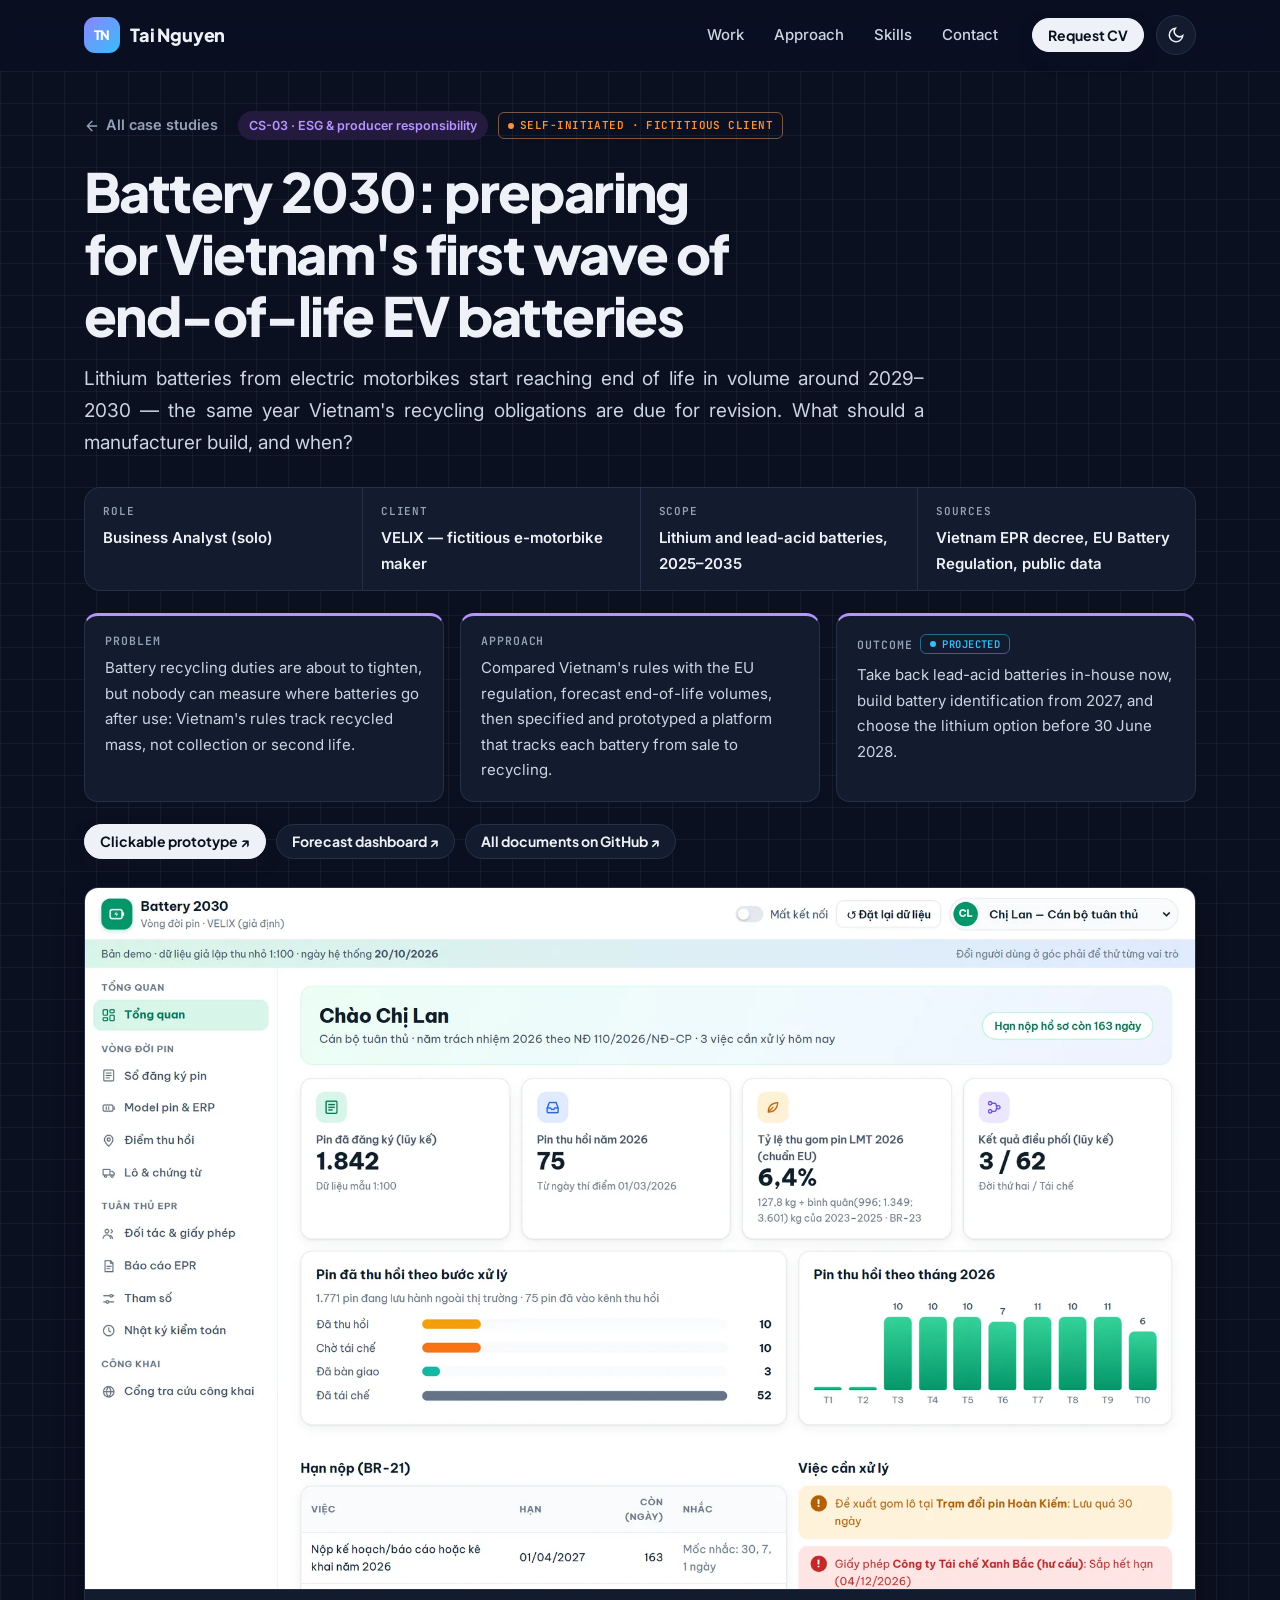
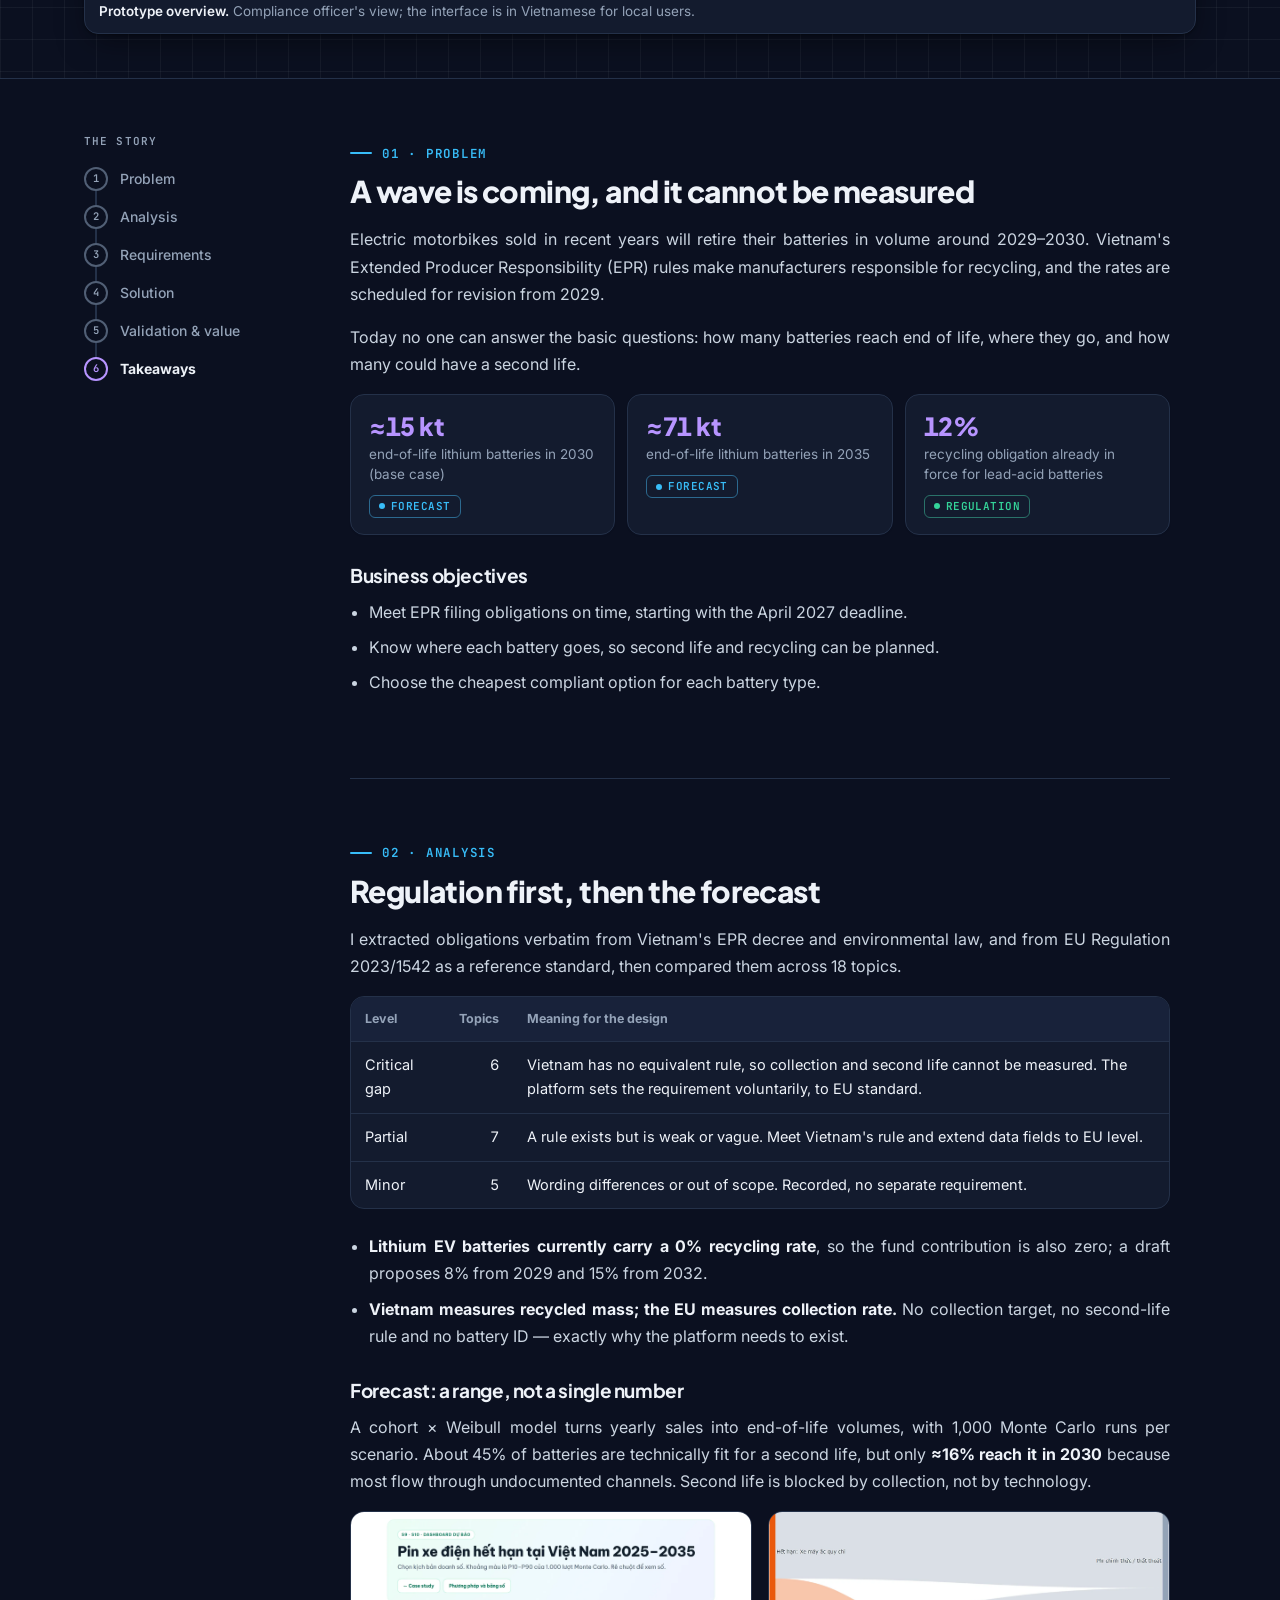
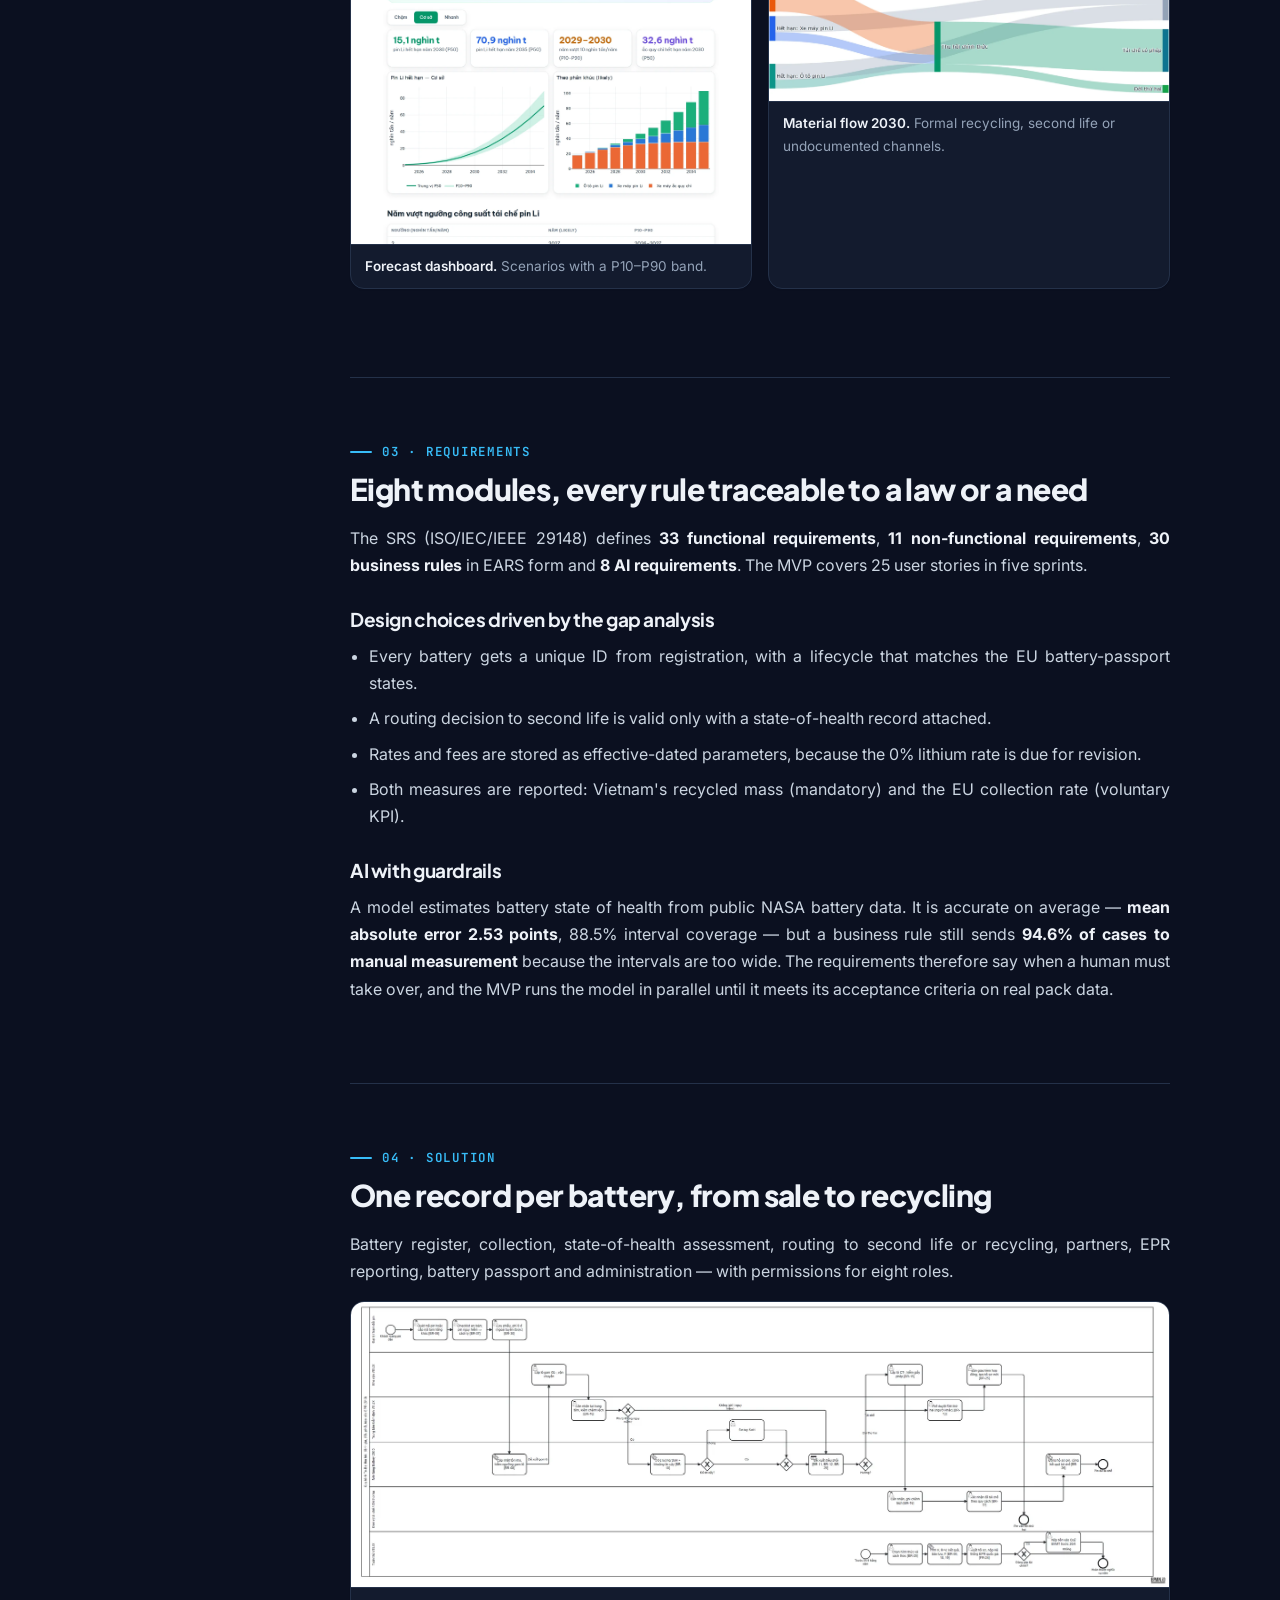
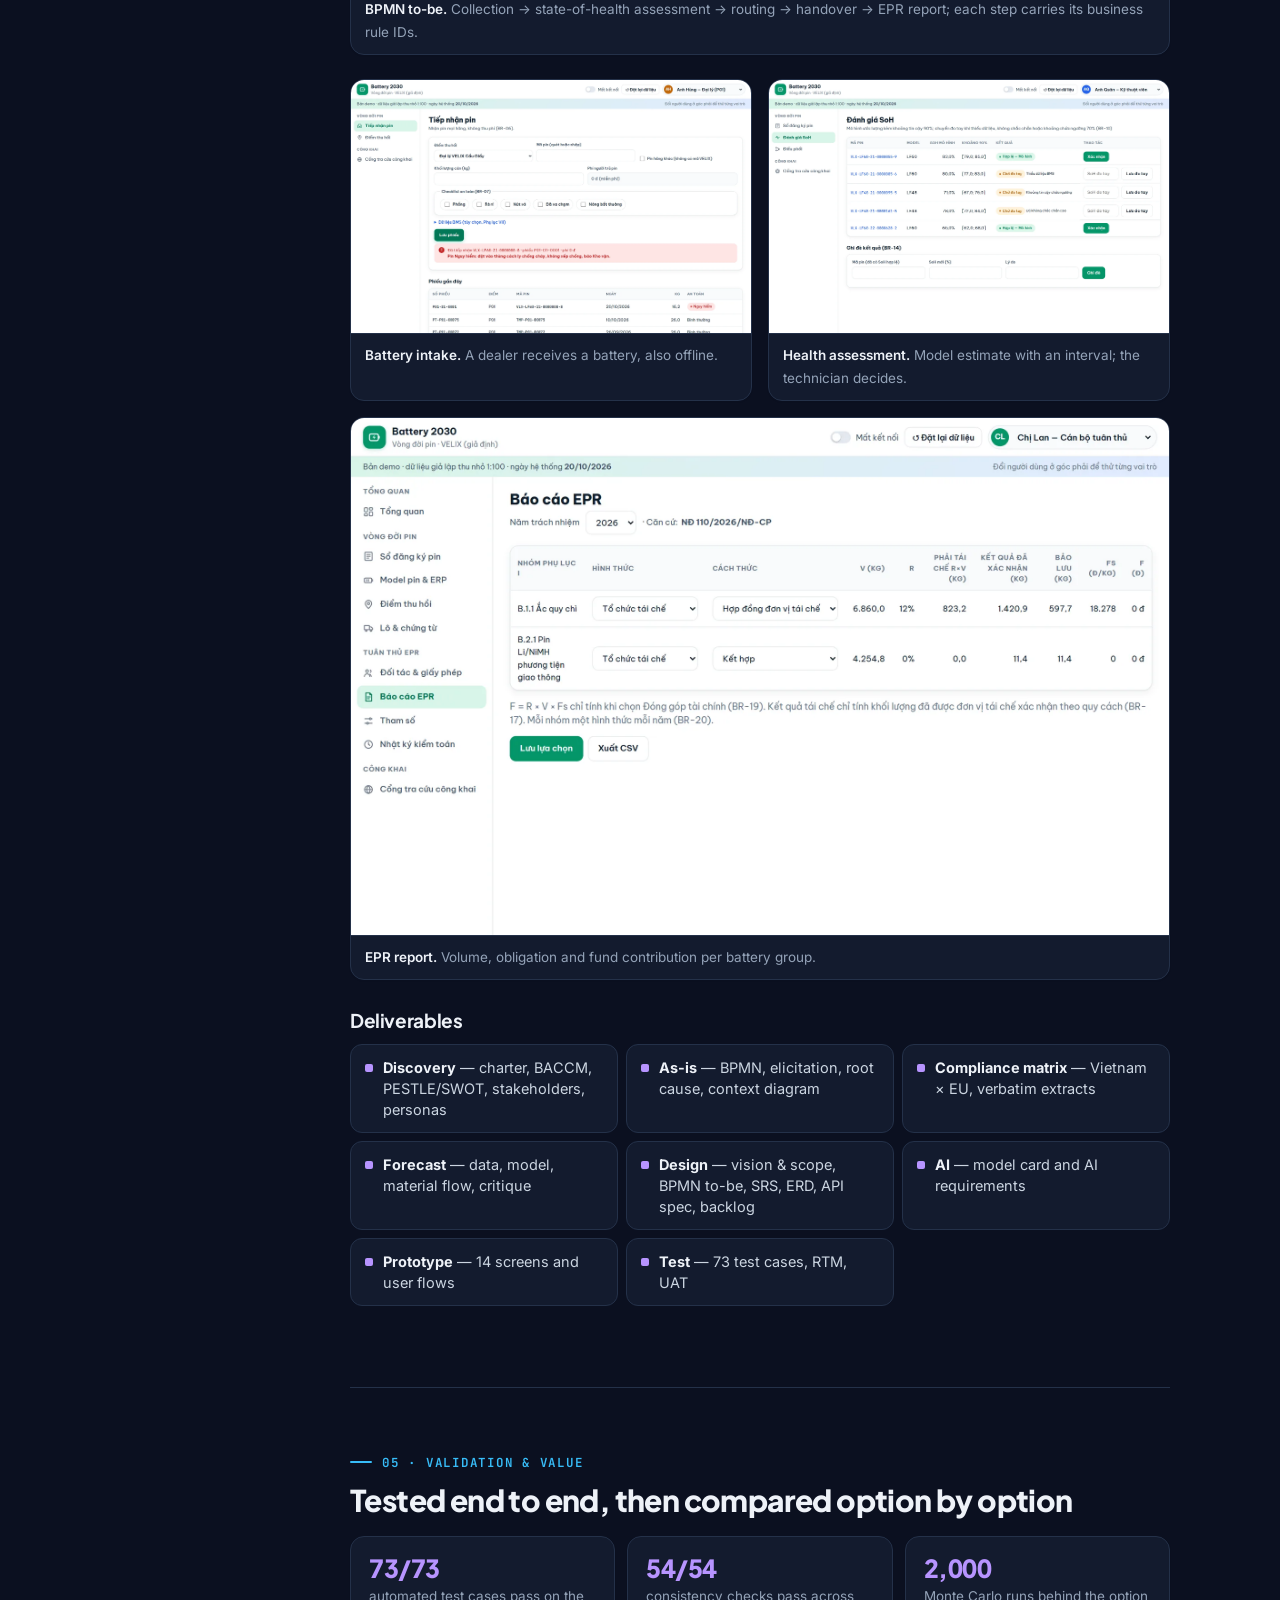
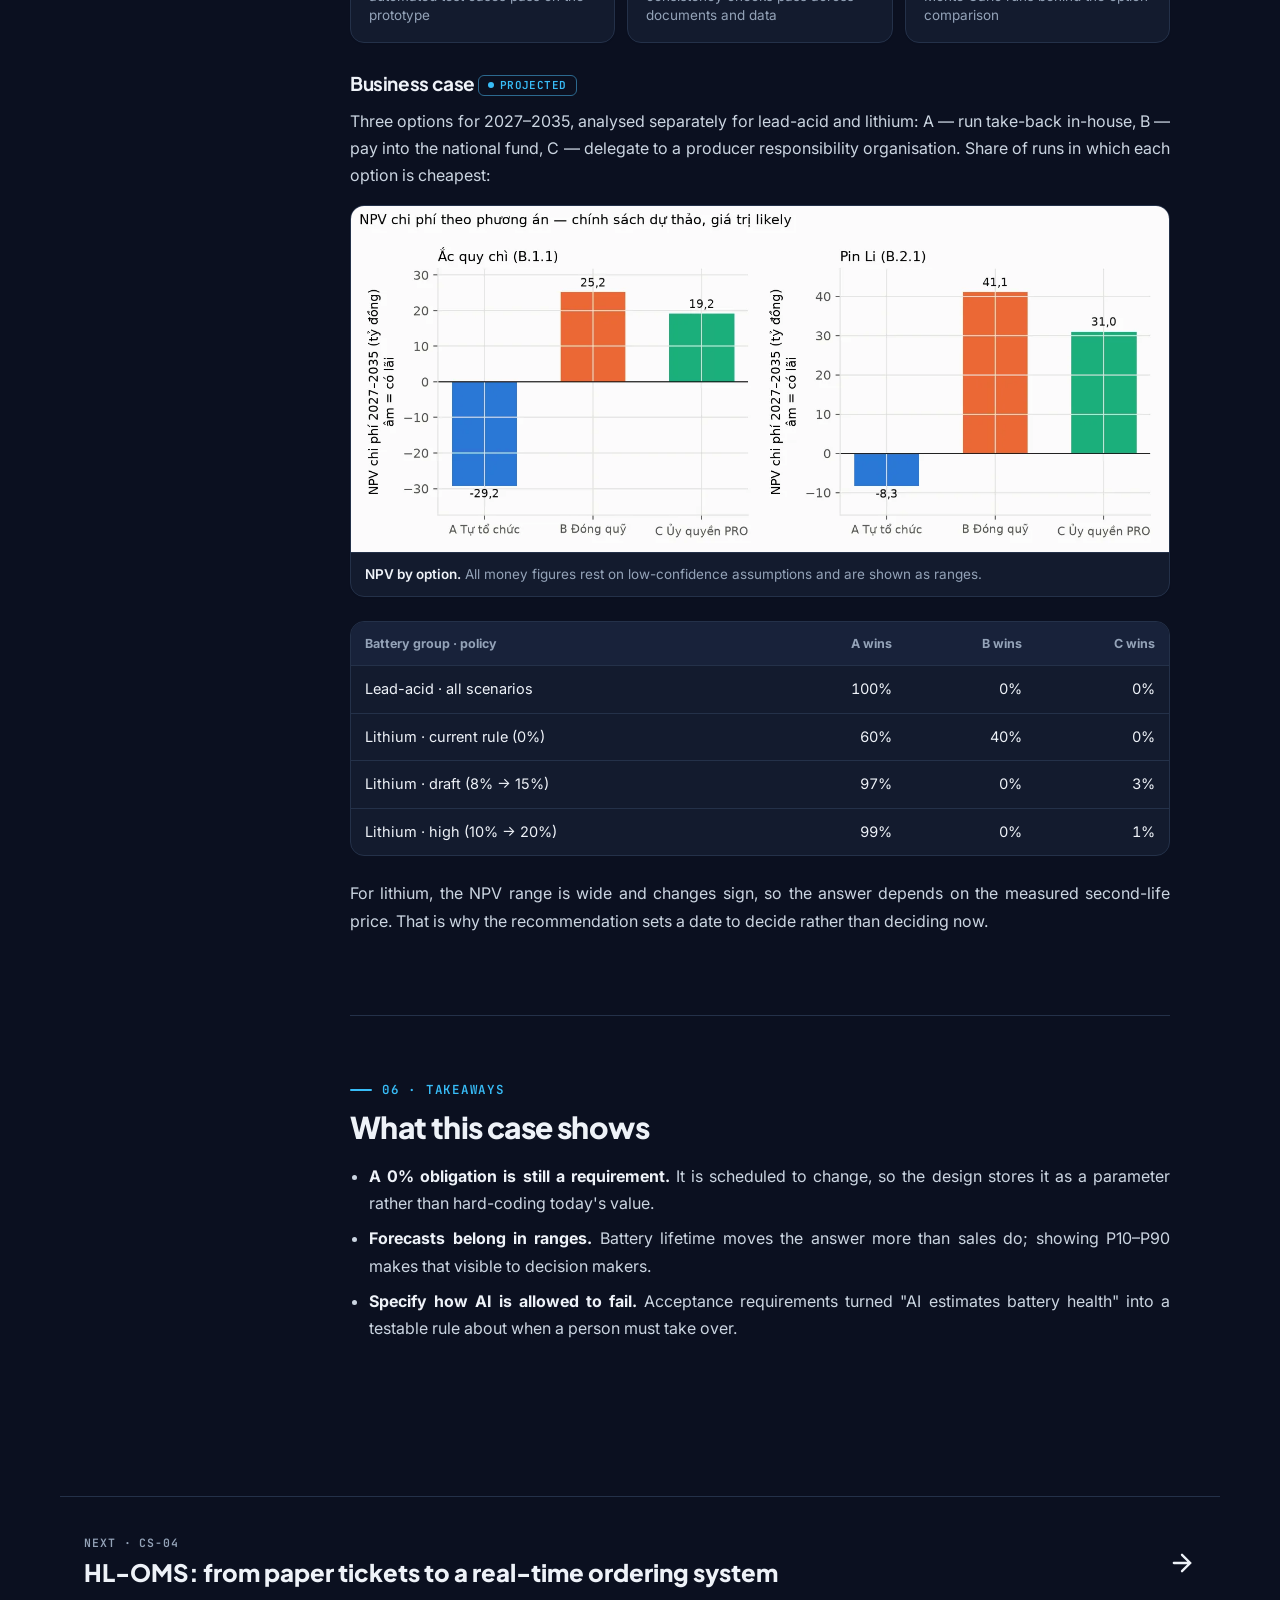
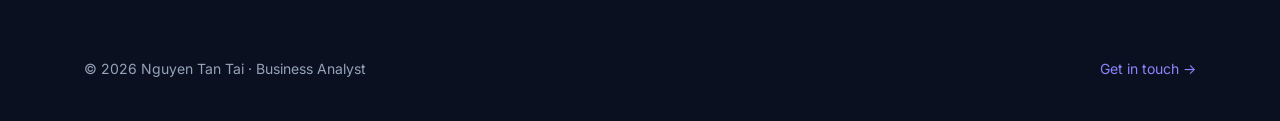
==== commit 9084bea9: "Tro lai giao dien trang chu cu (khong kinh nghiem), bo ma tran/the trace; case study giu mach ke moi" ====
--- a/projects/battery-2030.html
+++ b/projects/battery-2030.html
@@ -18,9 +18,9 @@
   <nav class="container nav" aria-label="Main">
     <a class="brand" href="../index.html" aria-label="Tai Nguyen, home"><span class="brand-mark">TN</span><span>Tai Nguyen</span></a>
     <ul class="nav-links">
-      <li><a href="../index.html#work">Case studies</a></li>
+      <li><a href="../index.html#work">Work</a></li>
       <li><a href="../index.html#approach">Approach</a></li>
-      <li><a href="../index.html#deliverables">Deliverables</a></li>
+      <li><a href="../index.html#skills">Skills</a></li>
       <li><a href="../index.html#contact">Contact</a></li>
     </ul>
     <a class="btn btn-primary btn-sm nav-cta" href="../assets/cv/Nguyen-Tan-Tai-CV.pdf" download>Download CV</a>
--- a/assets/style.css
+++ b/assets/style.css
@@ -1,66 +1,50 @@
 /* =========================================================
    Portfolio — Nguyen Tan Tai
-   Visual motif: traceability. Mono IDs, connector lines and a light
-   graph-paper grid echo the way requirements link source → rule → test.
    Tokens first, then components. Content lives in the .html files.
    ========================================================= */
 
-/* Pages ship with data-theme="dark" (default); the toggle switches to light and is remembered. */
 :root {
-  --bg: #f7f8fb;
-  --bg-2: #eef1f6;
+  --bg: #ffffff;
+  --bg-soft: #f6f7fb;
   --surface: #ffffff;
-  --surface-2: #f3f5f9;
-  --ink: #0e1424;
-  --ink-2: #344055;
-  --muted: #5d6a80;
-  --line: #e1e6ef;
-  --line-2: #cfd6e3;
+  --sunk: #f1f3f8;
+  --ink: #0f172a;
+  --ink-2: #334155;
+  --muted: #64748b;
+  --line: #e5e8f0;
   --accent: #4f46e5;
-  --accent-2: #0891b2;
-  --accent-soft: #eceefe;
-  --on-accent: #ffffff;
-  --grid: rgba(15, 23, 42, .045);
-  --green: #047857;  --green-soft: #e3f5ee;
-  --blue: #1d4ed8;   --blue-soft: #e6eefd;
-  --amber: #b45309;  --amber-soft: #fdf0e1;
-  --violet: #6d28d9; --violet-soft: #f0eafe;
-  --shadow-sm: 0 1px 2px rgba(15, 23, 42, .06);
-  --shadow: 0 1px 2px rgba(15, 23, 42, .05), 0 14px 34px -12px rgba(15, 23, 42, .18);
+  --accent-2: #0ea5e9;
+  --accent-ink: #ffffff;
+  --accent-soft: #eef0ff;
+  --dark: #0b1020;
+  --green: #059669;  --green-soft: #e7f7f0;
+  --blue: #2563eb;   --blue-soft: #e8f0ff;
+  --amber: #c2410c;  --amber-soft: #fff1e6;
+  --violet: #7c3aed; --violet-soft: #f3edff;
+  --shadow-sm: 0 1px 2px rgba(15, 23, 42, .05);
+  --shadow: 0 1px 2px rgba(15, 23, 42, .04), 0 12px 32px -8px rgba(15, 23, 42, .12);
+  --shadow-lg: 0 30px 60px -20px rgba(15, 23, 42, .25);
   --radius: 16px;
-  --maxw: 1180px;
+  --maxw: 1160px;
   --f-head: "Plus Jakarta Sans", "Inter", system-ui, -apple-system, "Segoe UI", sans-serif;
   --f-sans: "Inter", system-ui, -apple-system, "Segoe UI", Roboto, sans-serif;
   --f-mono: "JetBrains Mono", ui-monospace, Consolas, monospace;
   color-scheme: light;
 }
+/* Pages ship with data-theme="dark" (default); the toggle switches to light and is remembered. */
 :root[data-theme="dark"] {
-  --bg: #0a0e19;
-  --bg-2: #0d1322;
-  --surface: #111829;
-  --surface-2: #161f33;
-  --ink: #eef2f9;
-  --ink-2: #c3ccdb;
-  --muted: #8f9bb0;
-  --line: #1f2a40;
-  --line-2: #2c3a55;
-  --accent: #8b8cff;
-  --accent-2: #22d3ee;
-  --accent-soft: #1b2045;
-  --on-accent: #0a0e19;
-  --grid: rgba(148, 163, 184, .06);
-  --green: #34d399;  --green-soft: #0f2a22;
-  --blue: #7aa7ff;   --blue-soft: #14213f;
-  --amber: #fbbf6a;  --amber-soft: #2b1e0f;
-  --violet: #b99bff; --violet-soft: #221a3c;
-  --shadow-sm: 0 1px 2px rgba(0, 0, 0, .4);
-  --shadow: 0 1px 2px rgba(0, 0, 0, .35), 0 18px 40px -16px rgba(0, 0, 0, .7);
+  --bg: #0b1020; --bg-soft: #0f1629; --surface: #131b2e; --sunk: #18223a; --ink: #eef2f8; --ink-2: #cbd5e1;
+  --muted: #94a3b8; --line: #243149; --accent: #8b85ff; --accent-2: #38bdf8; --accent-ink: #0b1020; --accent-soft: #1d2142;
+  --dark: #050814;
+  --green: #34d399; --green-soft: #0f2a22; --blue: #7aa2ff; --blue-soft: #16223f;
+  --amber: #fb923c; --amber-soft: #2c1b10; --violet: #b794ff; --violet-soft: #241a3d;
+  --shadow: 0 1px 2px rgba(0, 0, 0, .3), 0 12px 32px -8px rgba(0, 0, 0, .5);
   color-scheme: dark;
 }
 
 /* ---------- Base ---------- */
 *, *::before, *::after { box-sizing: border-box; }
-html { scroll-behavior: smooth; scroll-padding-top: 88px; -webkit-text-size-adjust: 100%; }
+html { scroll-behavior: smooth; scroll-padding-top: 84px; -webkit-text-size-adjust: 100%; }
 body {
   margin: 0; background: var(--bg); color: var(--ink);
   font-family: var(--f-sans); font-size: 16px; line-height: 1.7;
@@ -69,58 +53,50 @@
 img { max-width: 100%; height: auto; display: block; }
 a { color: var(--accent); text-decoration: none; }
 a:hover { text-decoration: underline; text-underline-offset: 3px; }
-:focus-visible { outline: 2px solid var(--accent-2); outline-offset: 3px; border-radius: 6px; }
+:focus-visible { outline: 2px solid var(--accent); outline-offset: 3px; border-radius: 6px; }
 h1, h2, h3, h4 { font-family: var(--f-head); line-height: 1.15; margin: 0; text-wrap: balance; letter-spacing: -.02em; color: var(--ink); }
 p { margin: 0 0 1em; }
 ul, ol { margin: 0; padding-left: 1.2em; }
-code { font-family: var(--f-mono); font-size: .86em; background: var(--surface-2); padding: .1em .4em; border-radius: 5px; }
-.mono { font-family: var(--f-mono); }
-.skip { position: absolute; left: -999px; top: 8px; background: var(--accent); color: var(--on-accent); padding: 8px 14px; border-radius: 8px; z-index: 100; }
+code { font-family: var(--f-mono); font-size: .86em; background: var(--sunk); padding: .1em .4em; border-radius: 5px; }
+.skip { position: absolute; left: -999px; top: 8px; background: var(--accent); color: var(--accent-ink); padding: 8px 14px; border-radius: 8px; z-index: 100; }
 .skip:focus { left: 16px; }
 .container { max-width: var(--maxw); margin: 0 auto; padding-inline: 24px; }
 @media (max-width: 640px) { .container { padding-inline: 16px; } }
-.sr-only { position: absolute; width: 1px; height: 1px; overflow: hidden; clip: rect(0 0 0 0); white-space: nowrap; }
-
-/* Long paragraphs are justified on wide screens; phones stay left-aligned for even spacing */
-.lead, .section-head p, .prose p, .prose li, .callout p, .glance p, .steps span, .contact-card p {
+
+/* Justified paragraphs on wide screens; left-aligned on phones for even spacing */
+.lead, .section-head p, .work-body p, .job li, .edu p,
+.prose p, .prose li, .callout p, .steps span, .contact-card p {
   text-align: justify; text-justify: inter-word; hyphens: auto; -webkit-hyphens: auto;
 }
 @media (max-width: 640px) {
-  .lead, .section-head p, .prose p, .prose li, .callout p, .glance p, .steps span, .contact-card p { text-align: left; }
-}
-
-/* Graph-paper backdrop used behind the hero and page heads */
-.grid-bg {
-  background-image:
-    linear-gradient(var(--grid) 1px, transparent 1px),
-    linear-gradient(90deg, var(--grid) 1px, transparent 1px);
-  background-size: 32px 32px;
+  .lead, .section-head p, .work-body p, .job li, .edu p,
+  .prose p, .prose li, .callout p, .steps span, .contact-card p { text-align: left; }
 }
 
 /* ---------- Header ---------- */
 .site-header {
   position: sticky; top: 0; z-index: 50;
-  background: color-mix(in srgb, var(--bg) 82%, transparent);
+  background: color-mix(in srgb, var(--bg) 80%, transparent);
   backdrop-filter: saturate(180%) blur(14px); -webkit-backdrop-filter: saturate(180%) blur(14px);
-  border-bottom: 1px solid transparent; transition: border-color .2s;
+  border-bottom: 1px solid transparent; transition: border-color .2s, box-shadow .2s;
 }
 .site-header.scrolled { border-bottom-color: var(--line); }
 .nav { display: flex; align-items: center; gap: 12px; height: 70px; }
-.brand { font-family: var(--f-head); font-weight: 800; font-size: 17px; color: var(--ink); display: flex; align-items: center; gap: 10px; white-space: nowrap; }
+.brand { font-family: var(--f-head); font-weight: 800; font-size: 18px; color: var(--ink); display: flex; align-items: center; gap: 10px; white-space: nowrap; letter-spacing: -.01em; }
 .brand:hover { text-decoration: none; }
 .brand-mark {
-  width: 34px; height: 34px; border-radius: 10px; display: grid; place-items: center;
-  background: var(--accent); color: var(--on-accent); font-family: var(--f-mono); font-size: 13px; font-weight: 600;
+  width: 36px; height: 36px; border-radius: 11px; display: grid; place-items: center;
+  background: linear-gradient(135deg, var(--accent), var(--accent-2)); color: #fff; font-size: 13px; font-weight: 800;
 }
 .nav-links { display: flex; gap: 2px; margin-left: auto; list-style: none; padding: 0; }
 .nav-links a { color: var(--ink-2); font-size: 15px; font-weight: 500; padding: 8px 14px; border-radius: 999px; display: block; }
-.nav-links a:hover, .nav-links a.active { background: var(--surface-2); color: var(--ink); text-decoration: none; }
-.nav .nav-cta { margin-left: 6px; }
+.nav-links a:hover, .nav-links a.active { background: var(--sunk); color: var(--ink); text-decoration: none; }
+.nav-cta { margin-left: 8px; }
 .icon-btn {
   width: 40px; height: 40px; border-radius: 999px; border: 1px solid var(--line); background: var(--surface);
   color: var(--ink); display: grid; place-items: center; cursor: pointer; flex: none;
 }
-.icon-btn:hover { background: var(--surface-2); }
+.icon-btn:hover { background: var(--sunk); }
 .icon-btn svg { width: 18px; height: 18px; }
 .menu-btn { display: none; }
 .theme-btn .moon { display: none; }
@@ -138,32 +114,361 @@
   .nav .theme-btn { margin-left: auto; }
 }
 
-/* ---------- Buttons, labels ---------- */
+/* ---------- Buttons, tags ---------- */
 .btn {
   display: inline-flex; align-items: center; gap: 8px; padding: 12px 22px; border-radius: 999px;
-  font-family: var(--f-head); font-weight: 700; font-size: 15px; border: 1.5px solid var(--line-2); background: transparent; color: var(--ink);
-  cursor: pointer; transition: transform .15s, background .15s, border-color .15s, color .15s; white-space: nowrap; line-height: 1.2;
+  font-family: var(--f-head); font-weight: 700; font-size: 15px; border: 1.5px solid var(--line); background: var(--surface); color: var(--ink);
+  cursor: pointer; transition: transform .15s, background .15s, border-color .15s, box-shadow .15s; white-space: nowrap; line-height: 1.2;
 }
 .btn:hover { text-decoration: none; border-color: var(--ink); transform: translateY(-1px); }
 .btn:active { transform: translateY(0); }
-.btn svg { width: 16px; height: 16px; flex: none; }
-.btn-primary { background: var(--accent); border-color: var(--accent); color: var(--on-accent); }
-.btn-primary:hover { border-color: var(--accent); filter: brightness(1.08); }
+.btn svg { width: 16px; height: 16px; }
+.btn-primary { background: var(--ink); border-color: var(--ink); color: var(--bg); box-shadow: 0 8px 20px -8px rgba(15, 23, 42, .5); }
+.btn-primary:hover { background: var(--accent); border-color: var(--accent); color: #fff; }
 .btn-sm { padding: 8px 15px; font-size: 14px; }
 .btn-row { display: flex; flex-wrap: wrap; gap: 10px; }
 
 .tags { display: flex; flex-wrap: wrap; gap: 6px; list-style: none; padding: 0; }
-.tag { font-size: 12.5px; font-weight: 500; padding: 3px 10px; border-radius: 999px; background: var(--surface-2); color: var(--ink-2); white-space: nowrap; border: 1px solid var(--line); }
-
-/* Section label: mono index + title, the site's recurring "ID" motif */
-.sec-label { display: inline-flex; align-items: center; gap: 10px; font-family: var(--f-mono); font-size: 12.5px; font-weight: 600; letter-spacing: .06em; text-transform: uppercase; color: var(--accent-2); }
-.sec-label::before { content: ""; width: 22px; height: 2px; background: currentColor; border-radius: 2px; }
-
+.tag { font-size: 12.5px; font-weight: 500; padding: 4px 11px; border-radius: 999px; background: var(--sunk); color: var(--ink-2); white-space: nowrap; }
+.pill-label {
+  display: inline-block; font-family: var(--f-head); font-size: 12px; font-weight: 800; letter-spacing: .12em; text-transform: uppercase;
+  color: var(--accent); background: var(--accent-soft); padding: 6px 14px; border-radius: 999px;
+}
+.eyebrow { display: inline-block; font-family: var(--f-head); font-size: 12.5px; font-weight: 800; letter-spacing: .1em; text-transform: uppercase; color: var(--accent); }
 .theme-green  { --tone: var(--green);  --tone-soft: var(--green-soft); }
 .theme-blue   { --tone: var(--blue);   --tone-soft: var(--blue-soft); }
 .theme-amber  { --tone: var(--amber);  --tone-soft: var(--amber-soft); }
 .theme-violet { --tone: var(--violet); --tone-soft: var(--violet-soft); }
-.tone-badge { display: inline-flex; align-items: center; gap: 6px; font-size: 12.5px; font-weight: 600; padding: 3px 11px; border-radius: 999px; background: var(--tone-soft); color: var(--tone); }
+.tone-badge {
+  display: inline-flex; align-items: center; gap: 6px; font-size: 12.5px; font-weight: 600;
+  padding: 4px 11px; border-radius: 999px; background: var(--tone-soft); color: var(--tone);
+}
+
+/* ---------- Sections ---------- */
+section { padding-block: 96px; }
+@media (max-width: 640px) { section { padding-block: 64px; } }
+.section-head { margin-bottom: 48px; }
+.section-head.center { text-align: center; max-width: 720px; margin-inline: auto; }
+.section-head.center p { text-align: center; }
+.section-head h2 { font-size: clamp(30px, 4vw, 44px); font-weight: 800; margin-top: 14px; }
+.section-head p { color: var(--muted); margin-top: 14px; font-size: 17px; }
+.band { background: var(--bg-soft); border-block: 1px solid var(--line); }
+
+/* ---------- Hero ---------- */
+.hero {
+  position: relative; overflow: hidden; padding-block: 72px 88px;
+  background:
+    radial-gradient(800px 500px at 100% 0%, color-mix(in srgb, var(--accent-2) 16%, transparent), transparent 65%),
+    radial-gradient(700px 420px at 0% 100%, color-mix(in srgb, var(--accent) 12%, transparent), transparent 65%),
+    var(--bg-soft);
+  border-bottom: 1px solid var(--line);
+}
+.hero-grid { display: grid; grid-template-columns: minmax(0, 1.2fr) minmax(0, .8fr); gap: 56px; align-items: center; }
+.hello {
+  display: inline-flex; align-items: center; gap: 8px; font-family: var(--f-head); font-size: 13.5px; font-weight: 700;
+  padding: 7px 14px 7px 10px; border-radius: 999px; background: var(--surface); border: 1px solid var(--line); box-shadow: var(--shadow-sm);
+}
+.hello .wave { display: inline-block; transform-origin: 70% 70%; animation: wave 2.4s ease-in-out 1s 2; }
+@keyframes wave { 0%, 60%, 100% { transform: rotate(0); } 10%, 30% { transform: rotate(14deg); } 20%, 40% { transform: rotate(-8deg); } }
+.hero h1 { font-size: clamp(38px, 5.4vw, 64px); font-weight: 800; letter-spacing: -.035em; line-height: 1.08; margin: 22px 0 22px; }
+.hero h1 .hl { background: linear-gradient(90deg, var(--accent), var(--accent-2)); -webkit-background-clip: text; background-clip: text; color: transparent; }
+.hero .lead { font-size: clamp(17px, 1.6vw, 19px); color: var(--ink-2); margin-bottom: 32px; }
+
+/* Portrait with floating BA chips */
+.portrait { position: relative; width: min(100%, 400px); aspect-ratio: 1; margin-inline: auto; }
+.portrait .blob {
+  position: absolute; inset: 6%; border-radius: 50%;
+  background: linear-gradient(145deg, #818cf8, #38bdf8);
+  box-shadow: var(--shadow-lg);
+}
+.portrait .ring { position: absolute; inset: 0; border-radius: 50%; border: 2px dashed color-mix(in srgb, var(--accent) 35%, transparent); }
+.portrait .illu { position: absolute; inset: 0; width: 100%; height: 100%; filter: drop-shadow(0 18px 30px rgba(15, 23, 42, .18)); }
+.chip-float {
+  position: absolute; display: inline-flex; align-items: center; gap: 6px; padding: 8px 13px; border-radius: 12px;
+  background: var(--surface); border: 1px solid var(--line); box-shadow: var(--shadow);
+  font-family: var(--f-head); font-weight: 700; font-size: 13.5px; color: var(--ink); white-space: nowrap;
+  animation: bob 5s ease-in-out infinite;
+}
+.chip-float .dot { width: 9px; height: 9px; border-radius: 50%; }
+.chip-float.c1 { top: 6%; left: -8%; transform: rotate(-4deg); }
+.chip-float.c2 { top: 22%; right: -10%; animation-delay: -1.2s; }
+.chip-float.c3 { bottom: 16%; left: -12%; animation-delay: -2.4s; }
+.chip-float.c4 { bottom: 2%; right: -2%; animation-delay: -3.6s; }
+@keyframes bob { 0%, 100% { translate: 0 0; } 50% { translate: 0 -8px; } }
+@media (max-width: 960px) {
+  .hero-grid { grid-template-columns: 1fr; gap: 48px; }
+  .hero { padding-block: 48px 64px; }
+  .portrait { width: min(78%, 340px); }
+}
+
+/* ---------- Domains + stats band ---------- */
+.domains-band { padding-block: 44px; }
+.domains-row { display: flex; align-items: center; gap: 18px 28px; flex-wrap: wrap; justify-content: center; }
+.domains-row h2 { font-size: 13px; text-transform: uppercase; letter-spacing: .12em; color: var(--muted); font-weight: 800; }
+.domains-row .tags { justify-content: center; gap: 8px; }
+.domains-row .tag { font-size: 14px; padding: 7px 15px; background: var(--surface); border: 1px solid var(--line); color: var(--ink); box-shadow: var(--shadow-sm); }
+.domains-row .tag.core { background: var(--accent-soft); border-color: color-mix(in srgb, var(--accent) 30%, var(--line)); color: var(--accent); font-weight: 600; }
+.stats { display: grid; grid-template-columns: repeat(4, minmax(0, 1fr)); gap: 16px; margin-top: 36px; }
+.stat { background: var(--surface); border: 1px solid var(--line); border-radius: var(--radius); padding: 22px 22px 20px; box-shadow: var(--shadow-sm); }
+.stat b { display: block; font-family: var(--f-head); font-size: 34px; font-weight: 800; letter-spacing: -.03em; font-variant-numeric: tabular-nums; line-height: 1.1; }
+.stat span { color: var(--muted); font-size: 14px; line-height: 1.45; display: block; margin-top: 6px; }
+@media (max-width: 820px) { .stats { grid-template-columns: repeat(2, minmax(0, 1fr)); } }
+
+/* ---------- Work grid (2 × 2) ---------- */
+.work-grid { display: grid; grid-template-columns: repeat(2, minmax(0, 1fr)); gap: 32px; }
+.work-card {
+  display: flex; flex-direction: column; background: var(--surface); border: 1px solid var(--line); border-radius: 22px;
+  overflow: hidden; box-shadow: var(--shadow-sm); transition: transform .25s ease, box-shadow .25s ease, border-color .25s;
+}
+.work-card:hover { transform: translateY(-4px); box-shadow: var(--shadow); border-color: color-mix(in srgb, var(--tone) 35%, var(--line)); }
+.work-media {
+  position: relative; aspect-ratio: 16 / 10; overflow: hidden; display: block;
+  background: linear-gradient(160deg, var(--tone-soft), color-mix(in srgb, var(--tone-soft) 35%, var(--surface)));
+  padding: 26px 26px 0;
+}
+.work-media img {
+  width: 100%; height: 100%; object-fit: cover; object-position: left top;
+  border-radius: 12px 12px 0 0; border: 1px solid var(--line); border-bottom: 0;
+  box-shadow: 0 -4px 30px -6px rgba(15, 23, 42, .18); transition: transform .5s ease;
+}
+.work-card:hover .work-media img { transform: translateY(-6px); }
+.work-media .nda-visual { height: 100%; display: grid; place-items: center; padding-bottom: 26px; }
+.work-media .nda-visual svg { width: 100%; height: auto; max-height: 100%; }
+.work-no {
+  position: absolute; top: 14px; right: 16px; font-family: var(--f-head); font-weight: 800; font-size: 13px;
+  background: var(--surface); color: var(--tone); padding: 3px 10px; border-radius: 999px; box-shadow: var(--shadow-sm);
+}
+.work-body { padding: 24px 26px 26px; display: flex; flex-direction: column; gap: 12px; flex: 1; }
+.work-body .tone-badge { align-self: flex-start; }
+.work-body h3 { font-size: 22px; font-weight: 800; }
+.work-body h3 a { color: inherit; }
+.work-body h3 a:hover { color: var(--tone); text-decoration: none; }
+.work-body p { color: var(--ink-2); margin: 0; font-size: 15.5px; }
+.work-metrics { display: flex; flex-wrap: wrap; gap: 8px 22px; padding: 12px 0; border-block: 1px dashed var(--line); }
+.work-metrics div { display: flex; align-items: baseline; gap: 6px; }
+.work-metrics b { font-family: var(--f-head); font-size: 20px; font-weight: 800; color: var(--tone); font-variant-numeric: tabular-nums; }
+.work-metrics span { font-size: 13px; color: var(--muted); }
+.work-foot { display: flex; align-items: center; justify-content: space-between; gap: 10px; flex-wrap: wrap; margin-top: auto; padding-top: 4px; }
+.link-arrow { display: inline-flex; align-items: center; gap: 6px; font-family: var(--f-head); font-weight: 700; font-size: 15px; color: var(--ink); }
+.link-arrow svg { width: 18px; height: 18px; transition: transform .2s; }
+.link-arrow:hover { color: var(--tone); text-decoration: none; }
+.link-arrow:hover svg { transform: translateX(3px); }
+.mini-links { display: flex; gap: 14px; font-size: 14px; font-weight: 500; }
+.mini-links a { color: var(--muted); }
+.mini-links a:hover { color: var(--ink); }
+@media (max-width: 860px) { .work-grid { grid-template-columns: 1fr; gap: 24px; } }
+
+/* ---------- Approach ---------- */
+.process { display: grid; grid-template-columns: repeat(4, minmax(0, 1fr)); gap: 18px; counter-reset: step; list-style: none; padding: 0; }
+.process li { background: var(--surface); border: 1px solid var(--line); border-radius: 20px; padding: 26px 24px; position: relative; box-shadow: var(--shadow-sm); }
+.process .ico { width: 46px; height: 46px; border-radius: 14px; display: grid; place-items: center; margin-bottom: 18px; color: #fff; }
+.process .ico svg { width: 22px; height: 22px; }
+.process li:nth-child(1) .ico { background: linear-gradient(135deg, #6366f1, #818cf8); }
+.process li:nth-child(2) .ico { background: linear-gradient(135deg, #0ea5e9, #38bdf8); }
+.process li:nth-child(3) .ico { background: linear-gradient(135deg, #10b981, #34d399); }
+.process li:nth-child(4) .ico { background: linear-gradient(135deg, #f59e0b, #fbbf24); }
+.process li::after {
+  counter-increment: step; content: "0" counter(step); position: absolute; top: 22px; right: 22px;
+  font-family: var(--f-head); font-weight: 800; font-size: 28px; color: var(--sunk);
+}
+.process h3 { font-size: 18px; margin-bottom: 8px; }
+.process p { color: var(--muted); font-size: 15px; margin: 0; }
+@media (max-width: 960px) { .process { grid-template-columns: repeat(2, minmax(0, 1fr)); } }
+@media (max-width: 560px) { .process { grid-template-columns: 1fr; } }
+
+/* ---------- Skills ---------- */
+.skills { display: grid; grid-template-columns: repeat(3, minmax(0, 1fr)); gap: 18px; }
+.skill { background: var(--surface); border: 1px solid var(--line); border-radius: 20px; padding: 24px; box-shadow: var(--shadow-sm); }
+.skill h3 { font-size: 17px; margin-bottom: 14px; display: flex; align-items: center; gap: 10px; }
+.skill h3 .ico { width: 34px; height: 34px; border-radius: 10px; background: var(--accent-soft); color: var(--accent); display: grid; place-items: center; }
+.skill h3 .ico svg { width: 17px; height: 17px; }
+@media (max-width: 960px) { .skills { grid-template-columns: repeat(2, minmax(0, 1fr)); } }
+@media (max-width: 560px) { .skills { grid-template-columns: 1fr; } }
+
+/* ---------- Experience ---------- */
+.timeline { list-style: none; padding: 0; position: relative; display: grid; gap: 20px; }
+.timeline::before { content: ""; position: absolute; left: 9px; top: 12px; bottom: 12px; width: 2px; background: linear-gradient(var(--accent), var(--accent-2)); opacity: .35; }
+.job { position: relative; padding-left: 40px; }
+.job::before { content: ""; position: absolute; left: 0; top: 24px; width: 20px; height: 20px; border-radius: 50%; background: var(--surface); border: 4px solid var(--accent); }
+.job-card { background: var(--surface); border: 1px solid var(--line); border-radius: 20px; padding: 24px 28px; box-shadow: var(--shadow-sm); }
+.job-head { display: flex; flex-wrap: wrap; justify-content: space-between; gap: 4px 16px; align-items: baseline; }
+.job-head h3 { font-size: 19px; }
+.job-head time { font-size: 13.5px; font-weight: 600; color: var(--accent); background: var(--accent-soft); padding: 3px 11px; border-radius: 999px; font-variant-numeric: tabular-nums; }
+.job .company { color: var(--muted); font-weight: 600; font-size: 15px; margin: 2px 0 14px; }
+.job ul { display: grid; gap: 7px; color: var(--ink-2); font-size: 15px; }
+.job ul li::marker { color: var(--accent); }
+.edu { display: grid; grid-template-columns: repeat(2, minmax(0, 1fr)); gap: 18px; margin-top: 28px; }
+.edu > div { background: var(--surface); border: 1px solid var(--line); border-radius: 20px; padding: 22px 24px; box-shadow: var(--shadow-sm); }
+.edu h3 { font-size: 16.5px; margin-bottom: 6px; }
+.edu p { color: var(--muted); font-size: 15px; margin: 0; }
+@media (max-width: 640px) { .edu { grid-template-columns: 1fr; } .job-card { padding: 20px; } }
+
+/* ---------- Contact ---------- */
+.contact-card {
+  position: relative; overflow: hidden; background: var(--dark); color: #fff; border-radius: 28px; padding: clamp(32px, 6vw, 64px);
+  display: grid; grid-template-columns: minmax(0, 1.2fr) minmax(0, 1fr); gap: 40px; align-items: center;
+}
+.contact-card::before {
+  content: ""; position: absolute; width: 520px; height: 520px; right: -160px; top: -220px; border-radius: 50%;
+  background: radial-gradient(circle, rgba(99, 102, 241, .45), transparent 65%); pointer-events: none;
+}
+.contact-card > * { position: relative; }
+.contact-card h2 { font-size: clamp(32px, 4.4vw, 50px); font-weight: 800; color: #fff; }
+.contact-card h2 span { background: linear-gradient(90deg, #a5b4fc, #67e8f9); -webkit-background-clip: text; background-clip: text; color: transparent; }
+.contact-card p { color: #cbd5e1; margin: 16px 0 0; font-size: 17px; }
+.contact-list { list-style: none; padding: 0; display: grid; gap: 10px; }
+.contact-list a, .contact-list button {
+  display: flex; align-items: center; gap: 12px; width: 100%; padding: 15px 18px; border-radius: 14px;
+  background: rgba(255, 255, 255, .06); color: #fff; font: inherit; font-weight: 500;
+  border: 1px solid rgba(255, 255, 255, .12); cursor: pointer; text-align: left; transition: background .15s;
+}
+.contact-list a:hover, .contact-list button:hover { background: rgba(255, 255, 255, .12); text-decoration: none; }
+.contact-list svg { width: 18px; height: 18px; flex: none; }
+.contact-list .hint { margin-left: auto; font-size: 12.5px; opacity: .7; }
+@media (max-width: 820px) { .contact-card { grid-template-columns: 1fr; } }
+:root[data-theme="dark"] .contact-card { background: linear-gradient(160deg, #161d36, #0b1020); border: 1px solid var(--line); }
+
+/* ---------- Footer ---------- */
+.site-footer { padding-block: 28px 40px; color: var(--muted); font-size: 14px; }
+.site-footer .container { display: flex; flex-wrap: wrap; justify-content: space-between; gap: 8px; }
+
+/* =========================================================
+   Case-study pages
+   ========================================================= */
+.cs-hero { padding-block: 48px 40px; }
+.back { display: inline-flex; align-items: center; gap: 6px; color: var(--muted); font-size: 14.5px; font-weight: 600; margin-right: 10px; }
+.back:hover { color: var(--ink); text-decoration: none; }
+.back svg { width: 16px; height: 16px; }
+.cs-hero h1 { font-size: clamp(32px, 4.6vw, 54px); font-weight: 800; letter-spacing: -.03em; margin: 18px 0 16px; max-width: 24ch; }
+.cs-hero .lead { font-size: 19px; color: var(--ink-2); }
+.meta {
+  display: grid; grid-template-columns: repeat(auto-fit, minmax(180px, 1fr)); gap: 1px; background: var(--line);
+  border: 1px solid var(--line); border-radius: var(--radius); overflow: hidden; margin-top: 32px;
+}
+.meta > div { background: var(--surface); padding: 16px 18px; }
+.meta dt { font-size: 11.5px; text-transform: uppercase; letter-spacing: .1em; color: var(--muted); font-weight: 800; margin-bottom: 4px; font-family: var(--f-head); }
+.meta dd { margin: 0; font-size: 15px; font-weight: 600; }
+@media (max-width: 760px) { .meta { grid-template-columns: repeat(2, minmax(0, 1fr)); } }
+.cs-cover { margin-top: 36px; border-radius: 20px; overflow: hidden; border: 1px solid var(--line); box-shadow: var(--shadow); background: var(--surface); }
+
+.cs-layout { display: grid; grid-template-columns: 220px minmax(0, 1fr); gap: 56px; padding-block: 24px 80px; }
+.toc { position: sticky; top: 96px; align-self: start; font-size: 14px; }
+.toc h2 { font-size: 11.5px; text-transform: uppercase; letter-spacing: .12em; color: var(--muted); margin-bottom: 10px; font-weight: 800; }
+.toc ol { list-style: none; padding: 0; border-left: 2px solid var(--line); }
+.toc a { display: block; padding: 7px 0 7px 14px; margin-left: -2px; border-left: 2px solid transparent; color: var(--muted); font-weight: 500; }
+.toc a:hover { color: var(--ink); text-decoration: none; }
+.toc a.active { color: var(--tone, var(--accent)); border-left-color: var(--tone, var(--accent)); font-weight: 700; }
+@media (max-width: 960px) { .cs-layout { grid-template-columns: minmax(0, 1fr); gap: 0; } .toc { display: none; } }
+
+.prose { min-width: 0; }
+.prose > section { padding-block: 0 60px; }
+.prose h2 { font-size: 30px; font-weight: 800; margin-bottom: 18px; }
+.prose h3 { font-size: 19px; margin: 28px 0 12px; }
+.prose p, .prose li { color: var(--ink-2); }
+.prose ul, .prose ol { display: grid; gap: 7px; margin-bottom: 1em; }
+.prose strong { color: var(--ink); }
+
+.callout { border-radius: var(--radius); padding: 18px 22px; background: var(--accent-soft); border: 1px solid color-mix(in srgb, var(--accent) 22%, transparent); margin-bottom: 24px; }
+.callout.note { background: var(--amber-soft); border-color: color-mix(in srgb, var(--amber) 25%, transparent); }
+.callout b:first-child { display: block; margin-bottom: 4px; color: var(--ink); font-family: var(--f-head); }
+.callout p:last-child, .callout ul:last-child { margin-bottom: 0; }
+
+.kpis { display: grid; grid-template-columns: repeat(3, minmax(0, 1fr)); gap: 12px; margin: 8px 0 24px; }
+.kpi { background: var(--surface); border: 1px solid var(--line); border-radius: 14px; padding: 18px; box-shadow: var(--shadow-sm); }
+.kpi b { display: block; font-family: var(--f-head); font-size: 26px; font-weight: 800; letter-spacing: -.02em; color: var(--tone, var(--accent)); font-variant-numeric: tabular-nums; }
+.kpi span { font-size: 13.5px; color: var(--muted); line-height: 1.4; display: block; margin-top: 4px; }
+@media (max-width: 560px) { .kpis { grid-template-columns: repeat(2, minmax(0, 1fr)); } }
+
+.steps { list-style: none; padding: 0; display: grid; gap: 0; counter-reset: s; }
+.steps li { position: relative; padding: 0 0 22px 54px; }
+.steps li::before {
+  counter-increment: s; content: counter(s); position: absolute; left: 0; top: 0; width: 36px; height: 36px; border-radius: 50%;
+  background: var(--tone-soft, var(--accent-soft)); color: var(--tone, var(--accent)); font-family: var(--f-head); font-weight: 800; font-size: 14px; display: grid; place-items: center;
+}
+.steps li::after { content: ""; position: absolute; left: 17px; top: 40px; bottom: 4px; width: 2px; background: var(--line); }
+.steps li:last-child::after { display: none; }
+.steps b { display: block; color: var(--ink); margin-bottom: 2px; font-family: var(--f-head); }
+.steps span { color: var(--ink-2); display: block; }
+
+.table-wrap { overflow-x: auto; border: 1px solid var(--line); border-radius: 14px; margin-bottom: 24px; background: var(--surface); }
+table { border-collapse: collapse; width: 100%; font-size: 14.5px; }
+th, td { text-align: left; vertical-align: top; padding: 11px 14px; border-bottom: 1px solid var(--line); }
+th { background: var(--sunk); font-size: 12.5px; color: var(--muted); font-weight: 700; white-space: nowrap; }
+tr:last-child td { border-bottom: 0; }
+td.num, th.num { text-align: right; font-variant-numeric: tabular-nums; white-space: nowrap; }
+
+.gallery { display: grid; grid-template-columns: repeat(2, minmax(0, 1fr)); gap: 16px; margin-bottom: 24px; }
+.gallery.one { grid-template-columns: 1fr; }
+.gallery > :last-child:nth-child(odd) { grid-column: 1 / -1; }
+figure { margin: 0; }
+.shot { background: var(--surface); border: 1px solid var(--line); border-radius: 14px; overflow: hidden; box-shadow: var(--shadow-sm); }
+.shot button { all: unset; display: block; cursor: zoom-in; width: 100%; }
+.shot button:focus-visible { outline: 2px solid var(--accent); outline-offset: -2px; }
+.shot figcaption { font-size: 13.5px; color: var(--muted); padding: 10px 14px; border-top: 1px solid var(--line); }
+.shot figcaption b { color: var(--ink); font-weight: 600; }
+@media (max-width: 640px) { .gallery { grid-template-columns: 1fr; } }
+
+.cols-2 { display: grid; grid-template-columns: repeat(2, minmax(0, 1fr)); gap: 16px; margin-bottom: 24px; }
+.cols-2 > div { background: var(--surface); border: 1px solid var(--line); border-radius: 14px; padding: 20px; box-shadow: var(--shadow-sm); }
+.cols-2 h3 { margin-top: 0; font-size: 16px; }
+@media (max-width: 640px) { .cols-2 { grid-template-columns: 1fr; } }
+
+.diagram { background: var(--surface); border: 1px solid var(--line); border-radius: 14px; padding: 16px; margin-bottom: 24px; overflow-x: auto; }
+.diagram svg { display: block; width: 100%; min-width: 640px; height: auto; }
+
+.next-project { border-top: 1px solid var(--line); padding-block: 40px; }
+.next-project a { display: flex; justify-content: space-between; align-items: center; gap: 16px; color: var(--ink); }
+.next-project a:hover { text-decoration: none; color: var(--tone, var(--accent)); }
+.next-project small { display: block; color: var(--muted); font-size: 12px; text-transform: uppercase; letter-spacing: .1em; font-weight: 800; font-family: var(--f-head); }
+.next-project strong { font-family: var(--f-head); font-size: 24px; font-weight: 800; }
+.next-project svg { width: 28px; height: 28px; flex: none; }
+
+/* ---------- Lightbox ---------- */
+.lightbox { position: fixed; inset: 0; z-index: 200; background: rgba(8, 12, 20, .9); display: none; align-items: center; justify-content: center; padding: 24px; cursor: zoom-out; }
+.lightbox.open { display: flex; }
+.lightbox img { max-width: min(1400px, 100%); max-height: calc(100vh - 80px); border-radius: 10px; background: #fff; }
+.lightbox .icon-btn { position: absolute; top: 16px; right: 16px; background: rgba(255, 255, 255, .12); border-color: rgba(255, 255, 255, .25); color: #fff; }
+
+/* ---------- Reveal on scroll ---------- */
+.reveal { opacity: 0; transform: translateY(16px); transition: opacity .7s ease, transform .7s ease; }
+.reveal.in { opacity: 1; transform: none; }
+@media (prefers-reduced-motion: reduce) {
+  html { scroll-behavior: auto; }
+  .reveal { opacity: 1; transform: none; transition: none; }
+  *, *::before, *::after { animation: none !important; transition: none !important; }
+}
+
+/* ---------- Print ---------- */
+@media print {
+  .site-header, .toc, .lightbox, .theme-btn, .menu-btn, .next-project, .chip-float { display: none !important; }
+  body { background: #fff; color: #000; }
+  section { padding-block: 24px; }
+  .reveal { opacity: 1; transform: none; }
+  .work-card, .job-card, .skill, .stat { box-shadow: none; break-inside: avoid; }
+}
+
+/* =========================================================
+   Case-study story layout (Problem → Analysis → Requirements → Solution → Value)
+   Aliases map the story components onto the site tokens above.
+   ========================================================= */
+:root {
+  --surface-2: var(--sunk);
+  --bg-2: var(--bg-soft);
+  --line-2: color-mix(in srgb, var(--line) 60%, var(--muted));
+  --on-accent: var(--accent-ink);
+  --grid: color-mix(in srgb, var(--ink) 5%, transparent);
+}
+/* Graph-paper backdrop used behind the hero and page heads */
+.grid-bg {
+  background-image:
+    linear-gradient(var(--grid) 1px, transparent 1px),
+    linear-gradient(90deg, var(--grid) 1px, transparent 1px);
+  background-size: 32px 32px;
+}
+
+/* Section label: mono index + title, the site's recurring "ID" motif */
+.sec-label { display: inline-flex; align-items: center; gap: 10px; font-family: var(--f-mono); font-size: 12.5px; font-weight: 600; letter-spacing: .06em; text-transform: uppercase; color: var(--accent-2); }
+.sec-label::before { content: ""; width: 22px; height: 2px; background: currentColor; border-radius: 2px; }
 
 /* Evidence labels: separate measured facts from projections and simulated data */
 .ev { display: inline-flex; align-items: center; gap: 6px; font-family: var(--f-mono); font-size: 11px; font-weight: 600; letter-spacing: .04em; text-transform: uppercase; padding: 3px 9px; border-radius: 6px; border: 1px solid var(--line-2); color: var(--muted); white-space: nowrap; vertical-align: middle; }
@@ -172,193 +477,6 @@
 .ev-proj { color: var(--accent-2); border-color: color-mix(in srgb, var(--accent-2) 40%, var(--line)); }
 .ev-sim  { color: var(--amber); border-color: color-mix(in srgb, var(--amber) 40%, var(--line)); }
 .ev-nda  { color: var(--violet); border-color: color-mix(in srgb, var(--violet) 40%, var(--line)); }
-
-/* ---------- Sections ---------- */
-section { padding-block: 96px; }
-@media (max-width: 640px) { section { padding-block: 64px; } }
-.section-head { margin-bottom: 44px; max-width: 760px; }
-.section-head h2 { font-size: clamp(30px, 4vw, 44px); font-weight: 800; margin-top: 12px; }
-.section-head p { color: var(--muted); margin: 14px 0 0; font-size: 17px; }
-.band { background: var(--bg-2); border-block: 1px solid var(--line); }
-
-/* ---------- Hero ---------- */
-.hero { position: relative; padding-block: 72px 80px; border-bottom: 1px solid var(--line); overflow: hidden; }
-.hero::after {
-  content: ""; position: absolute; inset: auto -10% -40% auto; width: 620px; height: 620px; border-radius: 50%;
-  background: radial-gradient(circle, color-mix(in srgb, var(--accent) 22%, transparent), transparent 65%); pointer-events: none;
-}
-.hero .container { position: relative; z-index: 1; }
-.hero-grid { display: grid; grid-template-columns: minmax(0, 1.12fr) minmax(0, .88fr); gap: 56px; align-items: center; }
-.hello {
-  display: inline-flex; align-items: center; gap: 8px; font-family: var(--f-head); font-size: 13.5px; font-weight: 700;
-  padding: 6px 14px 6px 10px; border-radius: 999px; background: var(--surface); border: 1px solid var(--line);
-}
-.hello .dot { width: 8px; height: 8px; border-radius: 50%; background: var(--green); box-shadow: 0 0 0 4px var(--green-soft); }
-.hero h1 { font-size: clamp(38px, 5.3vw, 62px); font-weight: 800; letter-spacing: -.035em; line-height: 1.06; margin: 22px 0 22px; }
-.hero h1 .hl { color: var(--accent); }
-.hero .lead { font-size: clamp(17px, 1.6vw, 19px); color: var(--ink-2); margin-bottom: 30px; }
-.focus { margin-top: 34px; padding-top: 22px; border-top: 1px dashed var(--line-2); }
-.focus h2 { font-family: var(--f-mono); font-size: 12px; font-weight: 600; letter-spacing: .08em; text-transform: uppercase; color: var(--muted); margin-bottom: 12px; }
-.focus .tags { gap: 8px; }
-.focus .tag { font-size: 13.5px; padding: 6px 13px; background: var(--surface); color: var(--ink); }
-@media (max-width: 980px) { .hero-grid { grid-template-columns: 1fr; gap: 44px; } .hero { padding-block: 48px 64px; } }
-
-/* Trace card: a real requirement chain from a case study */
-.trace-card { background: var(--surface); border: 1px solid var(--line); border-radius: 20px; box-shadow: var(--shadow); overflow: hidden; }
-.trace-head { display: flex; align-items: center; justify-content: space-between; gap: 12px; padding: 14px 18px; border-bottom: 1px solid var(--line); background: var(--surface-2); }
-.trace-head b { font-family: var(--f-mono); font-size: 12px; font-weight: 600; letter-spacing: .06em; text-transform: uppercase; color: var(--muted); }
-.trace-head .dots { display: flex; gap: 6px; }
-.trace-head .dots i { width: 9px; height: 9px; border-radius: 50%; background: var(--line-2); }
-.trace { list-style: none; margin: 0; padding: 18px 18px 6px; position: relative; }
-.trace::before {
-  content: ""; position: absolute; left: 47px; top: 34px; bottom: 34px; width: 2px;
-  background: linear-gradient(var(--accent), var(--accent-2)); transform-origin: top; animation: draw 1.4s .2s ease-out both;
-}
-.trace li {
-  position: relative; display: grid; grid-template-columns: 60px minmax(0, 1fr); gap: 14px; align-items: center;
-  padding: 10px 10px; border-radius: 12px; transition: background .2s;
-  animation: rise .5s ease-out both;
-}
-.trace li:nth-child(1) { animation-delay: .1s; } .trace li:nth-child(2) { animation-delay: .35s; }
-.trace li:nth-child(3) { animation-delay: .6s; } .trace li:nth-child(4) { animation-delay: .85s; } .trace li:nth-child(5) { animation-delay: 1.1s; }
-.trace li:hover { background: var(--surface-2); }
-.trace .id {
-  position: relative; z-index: 1; justify-self: center; font-family: var(--f-mono); font-size: 10.5px; font-weight: 600; letter-spacing: .04em;
-  padding: 4px 0; width: 56px; text-align: center; border-radius: 7px; background: var(--surface); border: 1.5px solid var(--accent); color: var(--accent);
-}
-.trace li:last-child .id { border-color: var(--accent-2); color: var(--accent-2); }
-.trace .txt b { display: block; font-family: var(--f-head); font-size: 15px; font-weight: 700; line-height: 1.3; }
-.trace .txt span { display: block; font-size: 13.5px; color: var(--muted); line-height: 1.45; margin-top: 2px; }
-.trace-foot { display: flex; justify-content: space-between; align-items: center; gap: 10px; flex-wrap: wrap; padding: 12px 18px 16px; font-size: 13.5px; color: var(--muted); border-top: 1px dashed var(--line); }
-.trace-foot a { font-family: var(--f-head); font-weight: 700; }
-@keyframes draw { from { transform: scaleY(0); } to { transform: scaleY(1); } }
-@keyframes rise { from { opacity: 0; transform: translateY(6px); } to { opacity: 1; transform: none; } }
-
-/* ---------- Proof strip ---------- */
-.proof { padding-block: 40px; border-bottom: 1px solid var(--line); }
-.proof-grid { display: grid; grid-template-columns: repeat(4, minmax(0, 1fr)); gap: 0; }
-.proof-item { padding: 6px 24px; border-left: 1px solid var(--line); }
-.proof-item:first-child { border-left: 0; padding-left: 0; }
-.proof-item b { display: block; font-family: var(--f-head); font-size: 38px; font-weight: 800; letter-spacing: -.03em; line-height: 1.1; font-variant-numeric: tabular-nums; }
-.proof-item span { display: block; color: var(--muted); font-size: 14px; line-height: 1.45; margin-top: 6px; }
-@media (max-width: 860px) {
-  .proof-grid { grid-template-columns: repeat(2, minmax(0, 1fr)); gap: 24px 0; }
-  .proof-item:nth-child(3) { border-left: 0; padding-left: 0; }
-}
-
-/* ---------- Case study cards (2 × 2) ---------- */
-.work-grid { display: grid; grid-template-columns: repeat(2, minmax(0, 1fr)); gap: 28px; }
-.work-card {
-  position: relative; display: flex; flex-direction: column; background: var(--surface); border: 1px solid var(--line); border-radius: 22px;
-  overflow: hidden; transition: transform .25s ease, box-shadow .25s ease, border-color .25s;
-}
-.work-card:hover, .work-card:focus-within { transform: translateY(-4px); box-shadow: var(--shadow); border-color: color-mix(in srgb, var(--tone) 45%, var(--line)); }
-.work-media {
-  position: relative; aspect-ratio: 16 / 9; overflow: hidden; display: block;
-  background: var(--tone-soft); padding: 24px 24px 0; border-bottom: 1px solid var(--line);
-}
-.work-media img {
-  width: 100%; height: 100%; object-fit: cover; object-position: left top;
-  border-radius: 10px 10px 0 0; border: 1px solid var(--line); border-bottom: 0; transition: transform .5s ease;
-}
-.work-card:hover .work-media img { transform: translateY(-6px); }
-.work-media .nda-visual { height: 100%; display: grid; place-items: center; padding-bottom: 24px; }
-.work-media .nda-visual svg { width: 100%; height: auto; max-height: 100%; }
-.work-no {
-  position: absolute; top: 12px; right: 14px; font-family: var(--f-mono); font-weight: 600; font-size: 12px;
-  background: var(--surface); color: var(--tone); padding: 2px 9px; border-radius: 6px; border: 1px solid var(--line);
-}
-.work-body { padding: 22px 24px 24px; display: flex; flex-direction: column; gap: 12px; flex: 1; }
-.work-top { display: flex; flex-wrap: wrap; gap: 8px; align-items: center; }
-.work-body h3 { font-size: 21px; font-weight: 800; }
-.work-body h3 a { color: inherit; }
-.work-body h3 a::after { content: ""; position: absolute; inset: 0; z-index: 0; } /* whole card is clickable */
-.work-body h3 a:hover { text-decoration: none; }
-.work-card:hover h3 a { color: var(--tone); }
-.work-facts { margin: 0; display: grid; gap: 8px; }
-.work-facts div { display: grid; grid-template-columns: 82px minmax(0, 1fr); gap: 10px; font-size: 15px; line-height: 1.55; }
-.work-facts dt { font-family: var(--f-mono); font-size: 11.5px; font-weight: 600; letter-spacing: .05em; text-transform: uppercase; color: var(--muted); padding-top: 3px; }
-.work-facts dd { margin: 0; color: var(--ink-2); }
-.work-metrics { display: flex; flex-wrap: wrap; gap: 6px 22px; padding: 12px 0; border-block: 1px dashed var(--line-2); }
-.work-metrics div { display: flex; align-items: baseline; gap: 6px; }
-.work-metrics b { font-family: var(--f-head); font-size: 19px; font-weight: 800; color: var(--tone); font-variant-numeric: tabular-nums; }
-.work-metrics span { font-size: 13px; color: var(--muted); }
-.work-foot { display: flex; align-items: center; justify-content: space-between; gap: 10px; flex-wrap: wrap; margin-top: auto; }
-.link-arrow { display: inline-flex; align-items: center; gap: 6px; font-family: var(--f-head); font-weight: 700; font-size: 15px; color: var(--ink); }
-.link-arrow svg { width: 18px; height: 18px; transition: transform .2s; }
-.work-card:hover .link-arrow { color: var(--tone); }
-.work-card:hover .link-arrow svg { transform: translateX(3px); }
-.mini-links { position: relative; z-index: 1; display: flex; gap: 14px; font-size: 14px; font-weight: 500; }
-.mini-links a { color: var(--muted); }
-.mini-links a:hover { color: var(--ink); }
-@media (max-width: 880px) { .work-grid { grid-template-columns: 1fr; gap: 22px; } }
-@media (max-width: 480px) { .work-facts div { grid-template-columns: 1fr; gap: 0; } }
-
-/* ---------- Approach ---------- */
-.process { display: grid; grid-template-columns: repeat(4, minmax(0, 1fr)); gap: 0; list-style: none; padding: 0; border: 1px solid var(--line); border-radius: 20px; overflow: hidden; background: var(--surface); }
-.process li { padding: 26px 24px; border-left: 1px solid var(--line); display: flex; flex-direction: column; gap: 10px; }
-.process li:first-child { border-left: 0; }
-.process .num { font-family: var(--f-mono); font-size: 12px; font-weight: 600; color: var(--accent-2); letter-spacing: .06em; }
-.process h3 { font-size: 19px; }
-.process p { color: var(--muted); font-size: 15px; margin: 0; }
-.process .seen { margin-top: auto; padding-top: 10px; font-size: 13.5px; font-weight: 600; display: inline-flex; gap: 6px; align-items: center; }
-.process .seen svg { width: 14px; height: 14px; }
-@media (max-width: 980px) {
-  .process { grid-template-columns: repeat(2, minmax(0, 1fr)); }
-  .process li:nth-child(3) { border-left: 0; }
-  .process li:nth-child(n+3) { border-top: 1px solid var(--line); }
-}
-@media (max-width: 560px) {
-  .process { grid-template-columns: 1fr; }
-  .process li { border-left: 0; }
-  .process li + li { border-top: 1px solid var(--line); }
-}
-
-/* ---------- Deliverables matrix ---------- */
-.matrix-wrap { overflow-x: auto; border: 1px solid var(--line); border-radius: 20px; background: var(--surface); }
-.matrix { border-collapse: collapse; width: 100%; min-width: 640px; font-size: 15px; }
-.matrix th, .matrix td { padding: 12px 16px; border-bottom: 1px solid var(--line); text-align: left; }
-.matrix thead th { background: var(--surface-2); font-family: var(--f-head); font-size: 13px; font-weight: 700; color: var(--ink); white-space: nowrap; }
-.matrix thead th:not(:first-child) { text-align: center; }
-.matrix thead th a { color: inherit; }
-.matrix thead th small { display: block; font-family: var(--f-mono); font-weight: 600; font-size: 11px; color: var(--muted); }
-.matrix th[scope="row"] { font-weight: 600; color: var(--ink); }
-.matrix td { text-align: center; width: 14%; }
-.matrix tbody tr:last-child th, .matrix tbody tr:last-child td { border-bottom: 0; }
-.matrix tbody tr:hover { background: var(--surface-2); }
-.matrix .yes { display: inline-grid; place-items: center; width: 22px; height: 22px; border-radius: 6px; background: var(--accent-soft); color: var(--accent); }
-.matrix .yes::before { content: "✓"; font-weight: 800; font-size: 13px; line-height: 1; }
-.matrix .no { color: var(--line-2); }
-.toolbox { display: flex; flex-wrap: wrap; align-items: center; gap: 10px 16px; margin-top: 22px; }
-.toolbox h3 { font-family: var(--f-mono); font-size: 12px; font-weight: 600; letter-spacing: .08em; text-transform: uppercase; color: var(--muted); }
-
-/* ---------- Contact ---------- */
-.contact-card {
-  position: relative; overflow: hidden; background: var(--surface); border: 1px solid var(--line); border-radius: 26px; padding: clamp(28px, 5vw, 56px);
-  display: grid; grid-template-columns: minmax(0, 1.15fr) minmax(0, 1fr); gap: 40px; align-items: center;
-}
-.contact-card::before { content: ""; position: absolute; inset: 0; pointer-events: none; opacity: .9; }
-.contact-card > * { position: relative; }
-.contact-card h2 { font-size: clamp(30px, 4.2vw, 46px); font-weight: 800; }
-.contact-card h2 span { color: var(--accent); }
-.contact-card p { color: var(--ink-2); margin: 16px 0 0; font-size: 17px; }
-.contact-list { list-style: none; padding: 0; display: grid; gap: 10px; }
-.contact-list a, .contact-list button {
-  display: flex; align-items: center; gap: 12px; width: 100%; padding: 14px 18px; border-radius: 14px;
-  background: var(--surface-2); color: var(--ink); font: inherit; font-weight: 500;
-  border: 1px solid var(--line); cursor: pointer; text-align: left; transition: border-color .15s, background .15s;
-}
-.contact-list a:hover, .contact-list button:hover { border-color: var(--accent); text-decoration: none; }
-.contact-list .primary { background: var(--accent); border-color: var(--accent); color: var(--on-accent); font-weight: 700; }
-.contact-list .primary:hover { filter: brightness(1.08); }
-.contact-list svg { width: 18px; height: 18px; flex: none; }
-.contact-list .hint { margin-left: auto; font-size: 12.5px; color: var(--muted); }
-.contact-list .primary .hint { color: inherit; opacity: .75; }
-@media (max-width: 820px) { .contact-card { grid-template-columns: 1fr; } }
-
-/* ---------- Footer ---------- */
-.site-footer { padding-block: 28px 40px; color: var(--muted); font-size: 14px; border-top: 1px solid var(--line); }
-.site-footer .container { display: flex; flex-wrap: wrap; justify-content: space-between; gap: 8px; }
 
 /* =========================================================
    Case-study pages
@@ -477,27 +595,14 @@
 .next-project svg { width: 28px; height: 28px; flex: none; transition: transform .2s; }
 .next-project a:hover svg { transform: translateX(4px); }
 
-/* ---------- Lightbox ---------- */
-.lightbox { position: fixed; inset: 0; z-index: 200; background: rgba(5, 8, 15, .92); display: none; align-items: center; justify-content: center; padding: 24px; cursor: zoom-out; }
-.lightbox.open { display: flex; }
-.lightbox img { max-width: min(1400px, 100%); max-height: calc(100vh - 80px); border-radius: 10px; background: #fff; }
-.lightbox .icon-btn { position: absolute; top: 16px; right: 16px; background: rgba(255, 255, 255, .12); border-color: rgba(255, 255, 255, .25); color: #fff; }
-
-/* ---------- Reveal on scroll ---------- */
-.reveal { opacity: 0; transform: translateY(16px); transition: opacity .6s ease, transform .6s ease; }
-.reveal.in { opacity: 1; transform: none; }
-@media (prefers-reduced-motion: reduce) {
-  html { scroll-behavior: auto; }
-  .reveal { opacity: 1; transform: none; transition: none; }
-  *, *::before, *::after { animation: none !important; transition: none !important; }
-}
-
-/* ---------- Print ---------- */
-@media print {
-  .site-header, .toc, .lightbox, .theme-btn, .menu-btn, .next-project { display: none !important; }
-  :root { color-scheme: light; }
-  body { background: #fff; color: #000; }
-  section { padding-block: 24px; }
-  .reveal { opacity: 1; transform: none; }
-  .work-card, .kpi, .glance > div { box-shadow: none; break-inside: avoid; }
-}
+
+/* Resets where the original page styles would otherwise leak into the story layout */
+.toc ol { border-left: 0; }
+.toc a { margin-left: 0; border-left: 0; }
+.kpi span.ev { display: inline-flex; font-size: 11px; line-height: 1.4; margin-top: 10px; color: var(--muted); }
+.kpi span.ev-fact { color: var(--green); }
+.kpi span.ev-proj { color: var(--accent-2); }
+.kpi span.ev-sim  { color: var(--amber); }
+.kpi span.ev-nda  { color: var(--violet); }
+.glance h2 .ev { font-size: 10.5px; }
+.prose .deliv li, .prose .deliv span { text-align: left; }
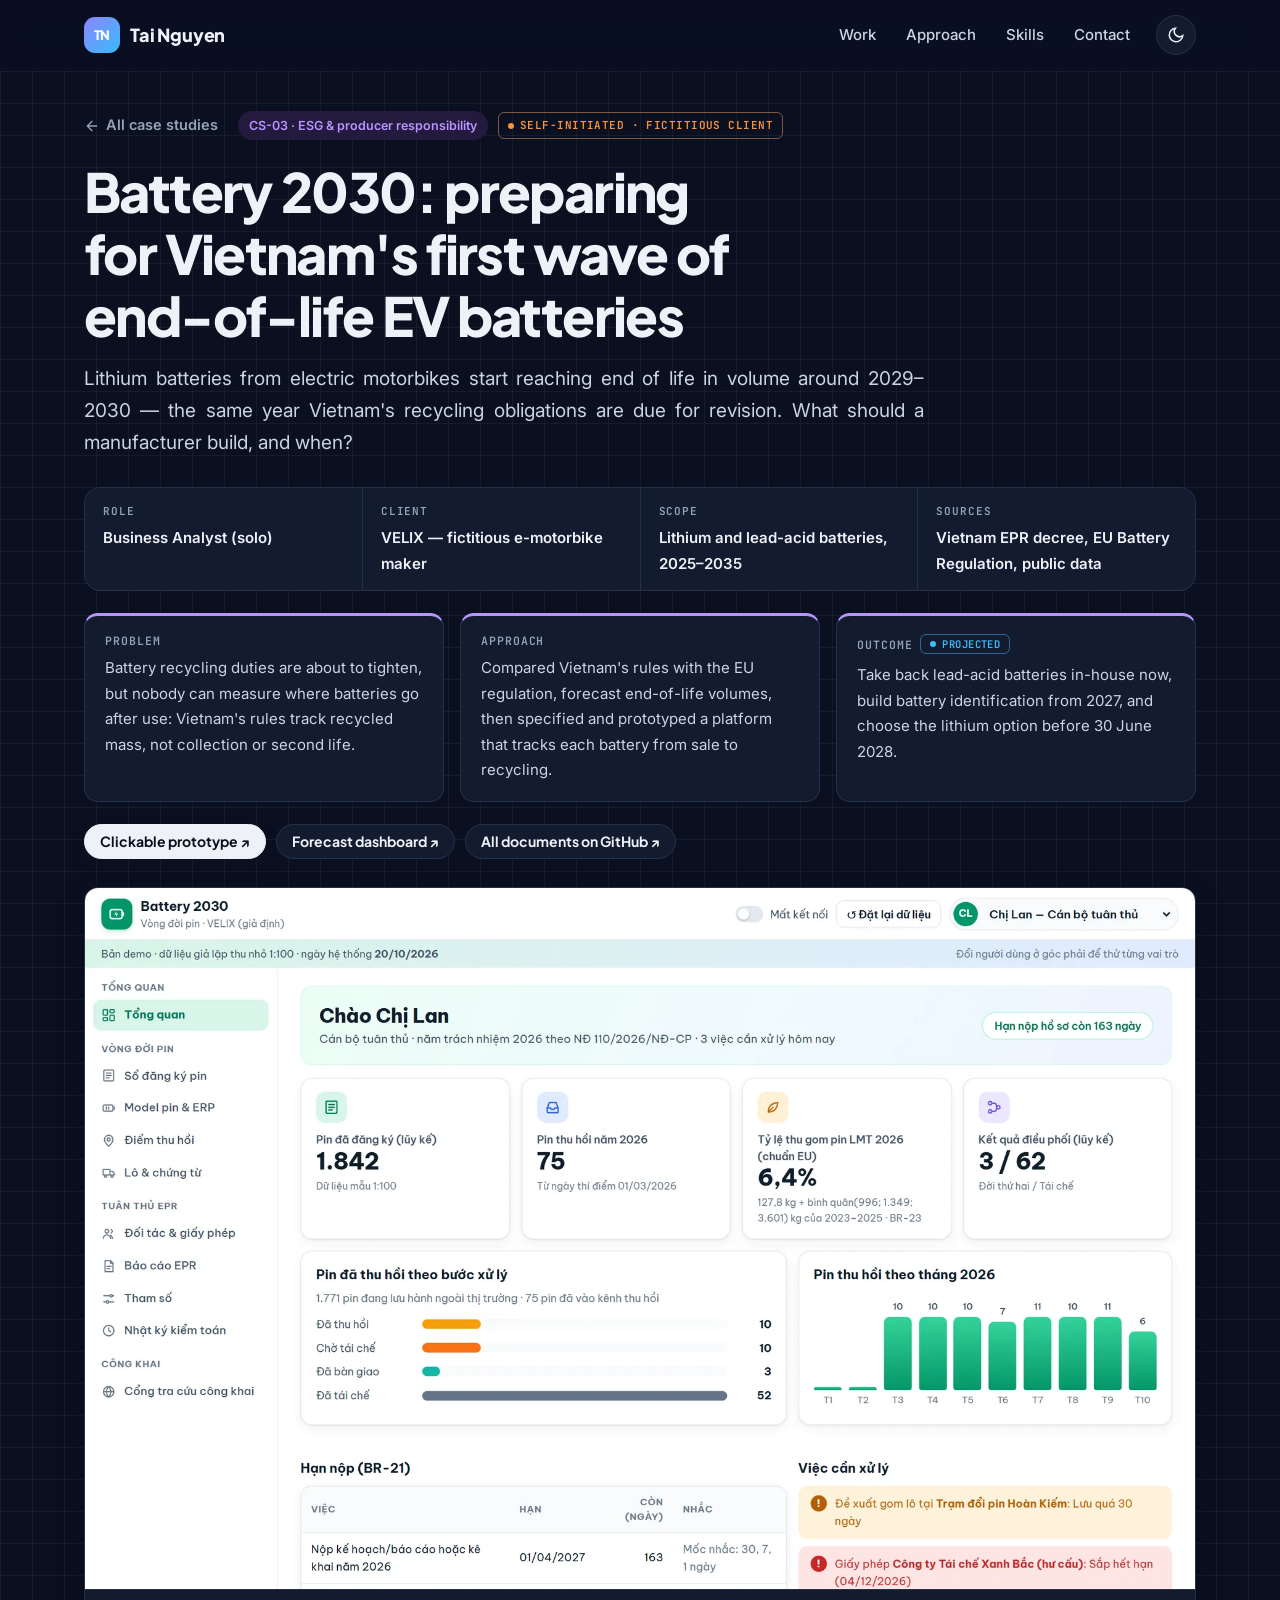
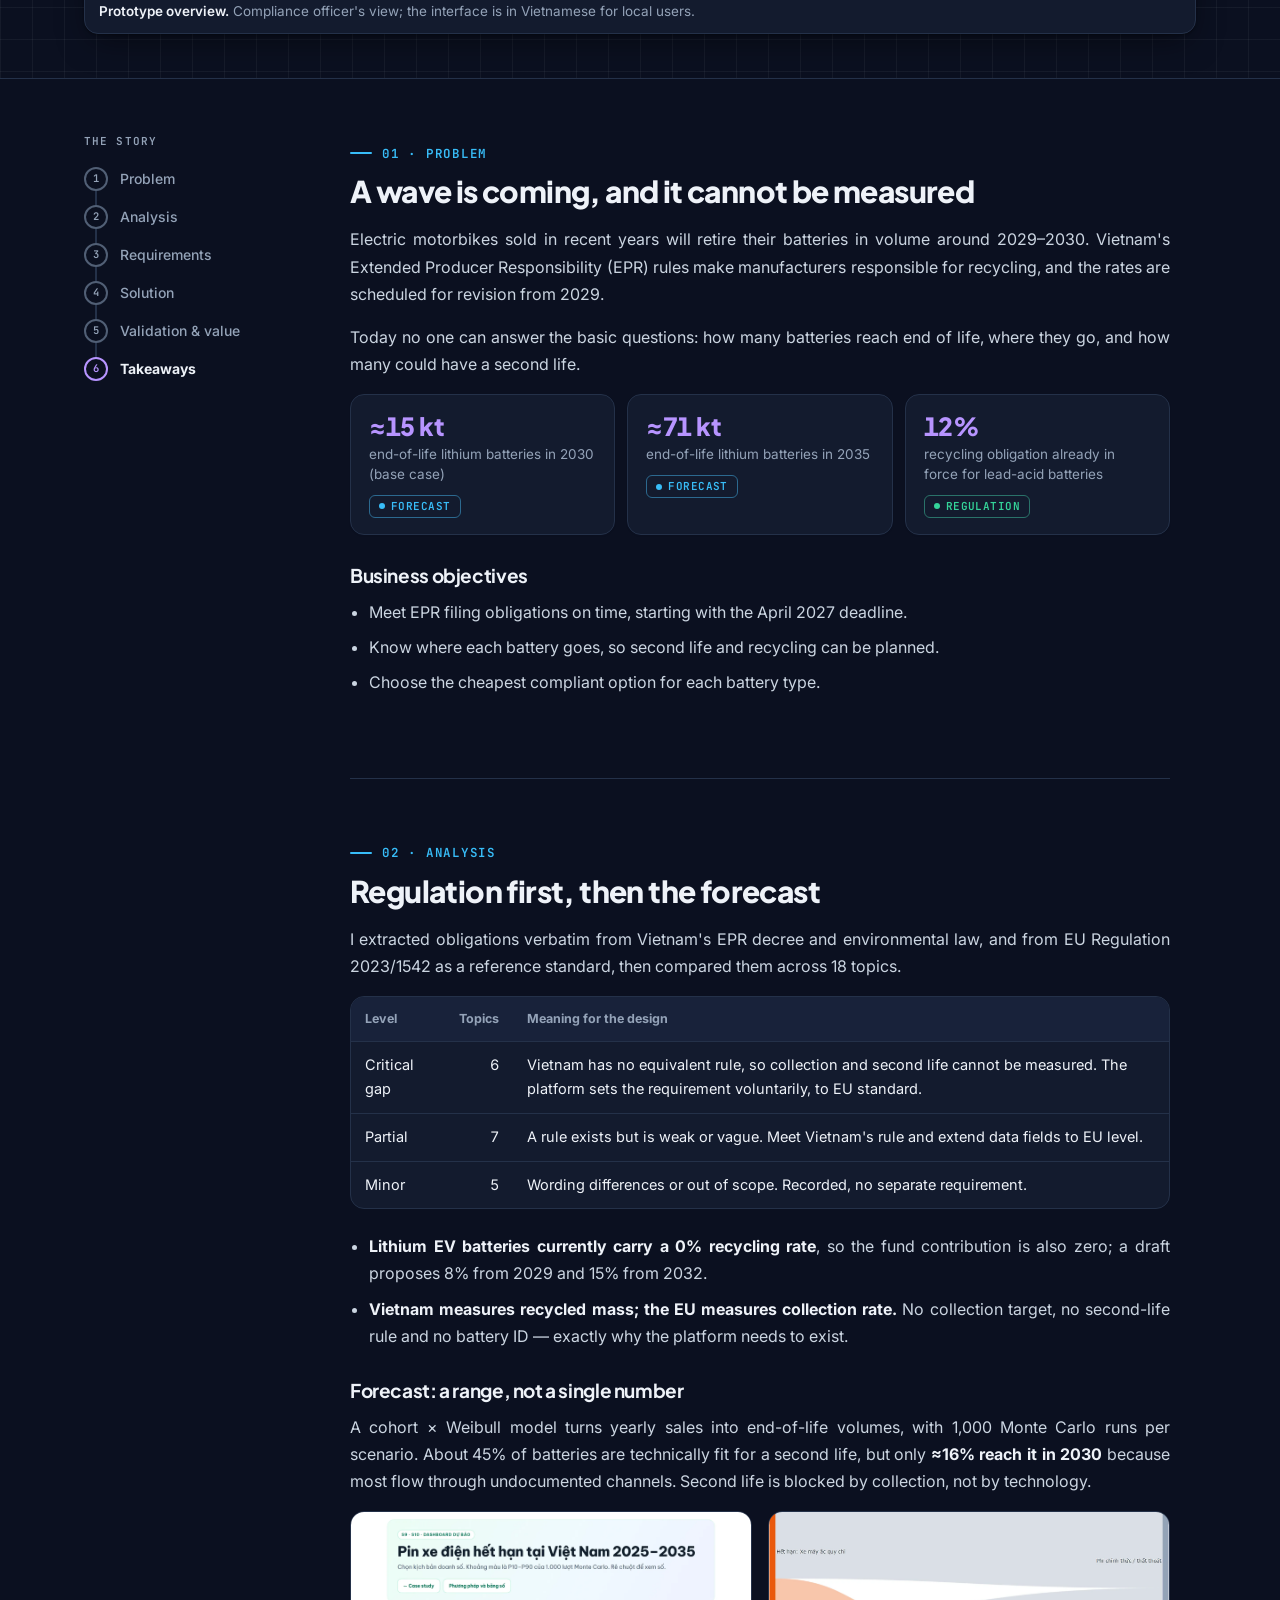
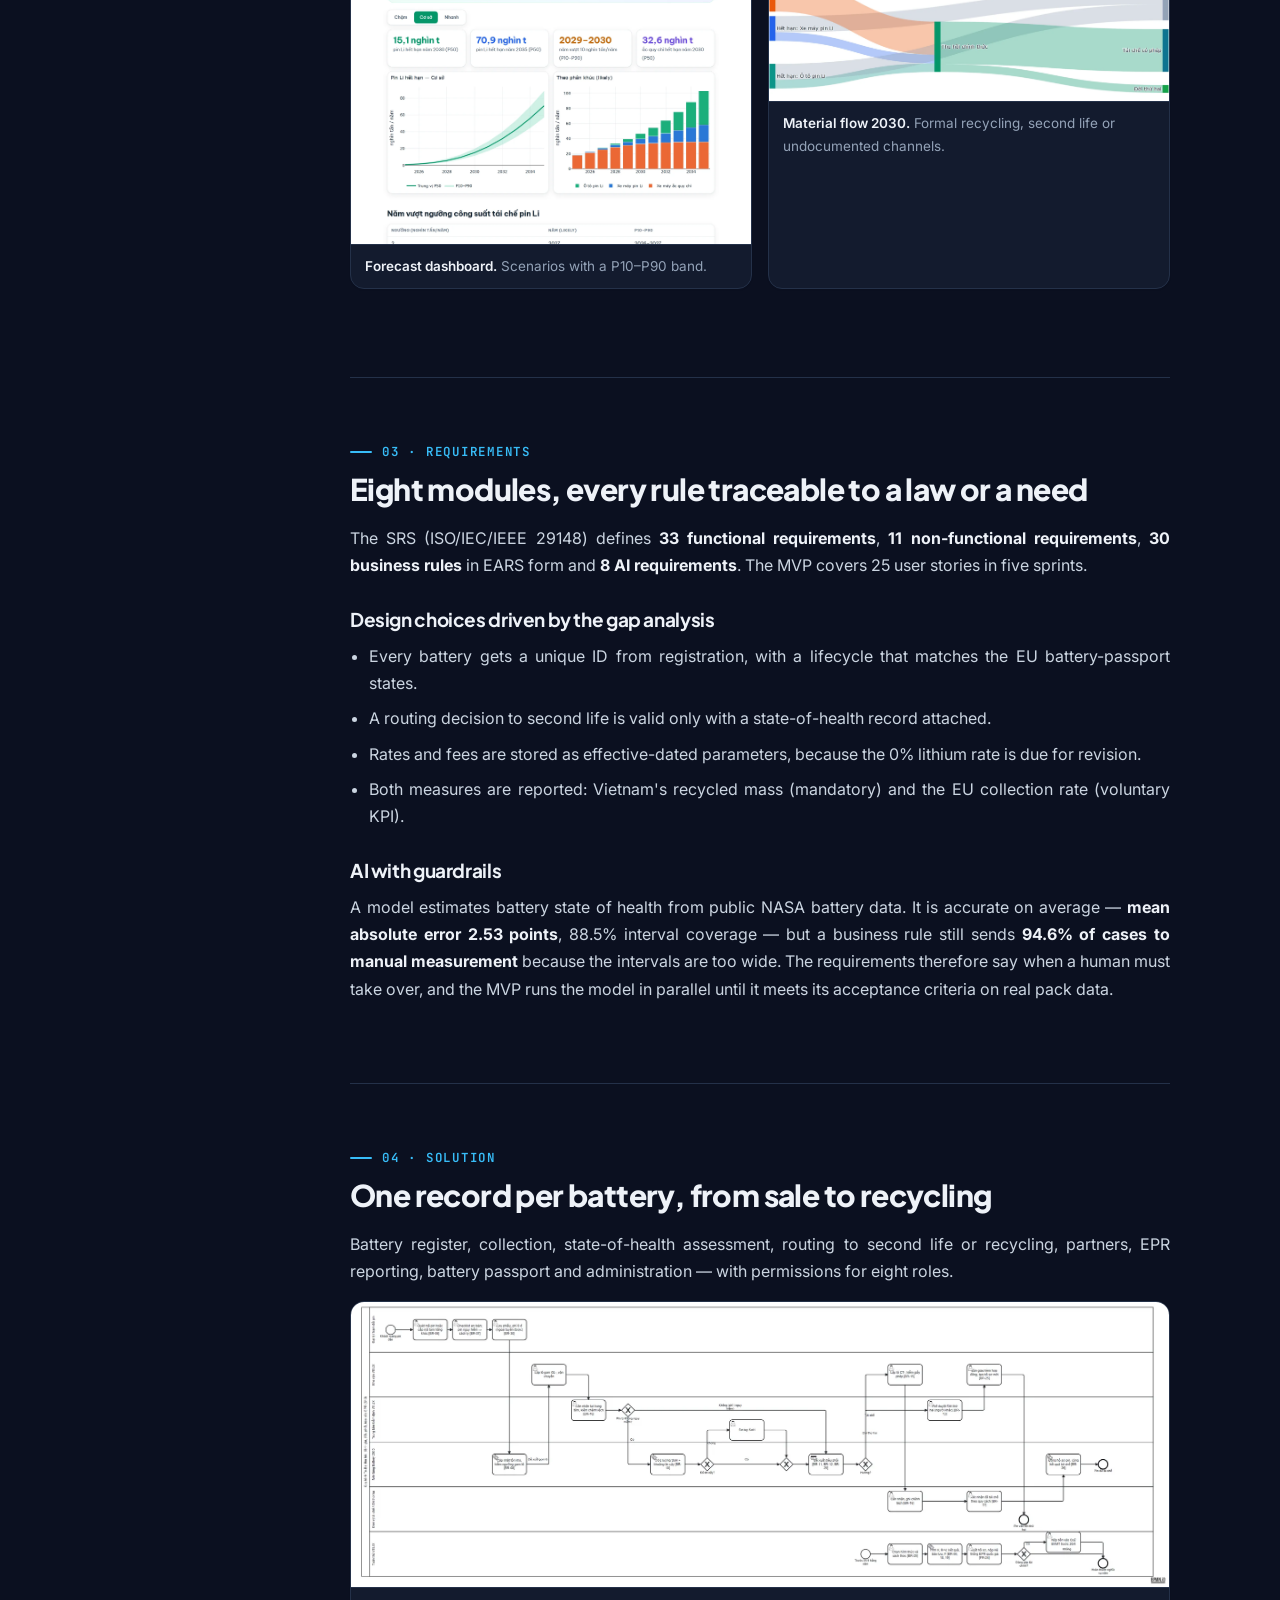
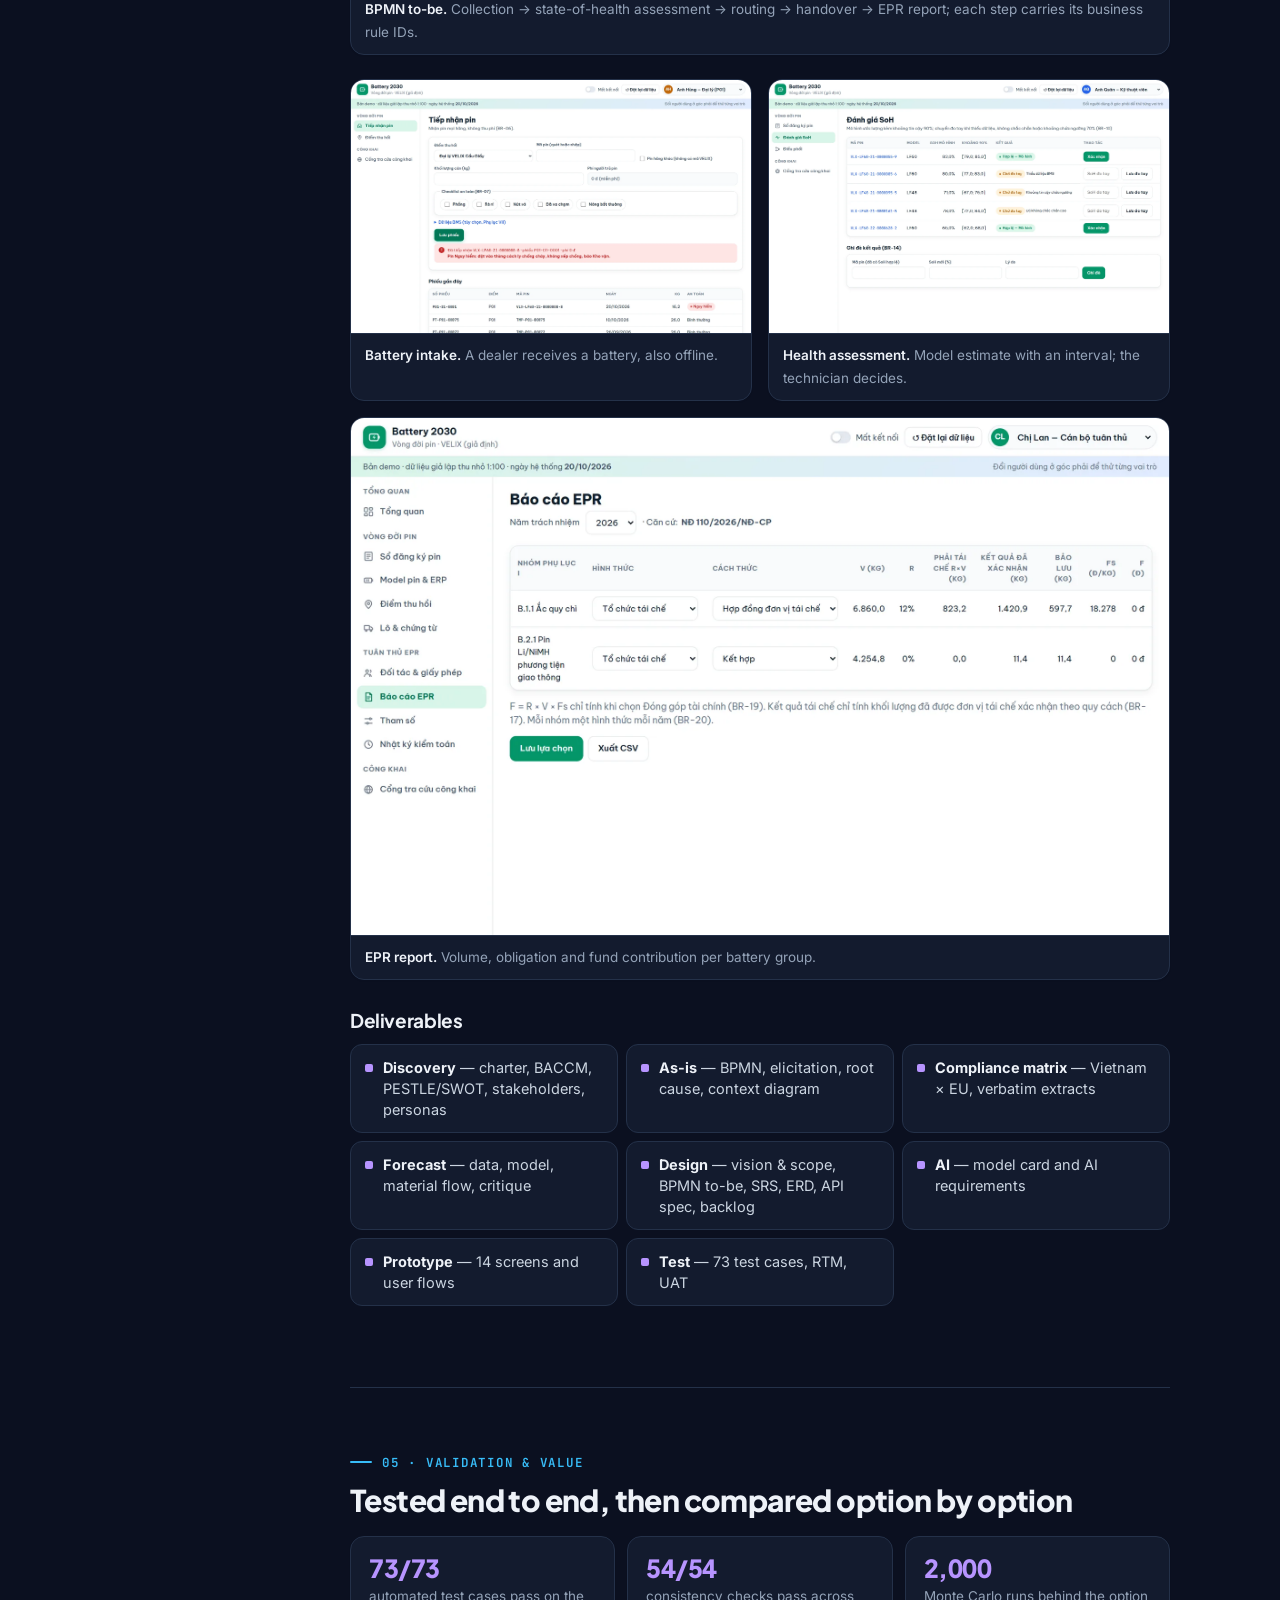
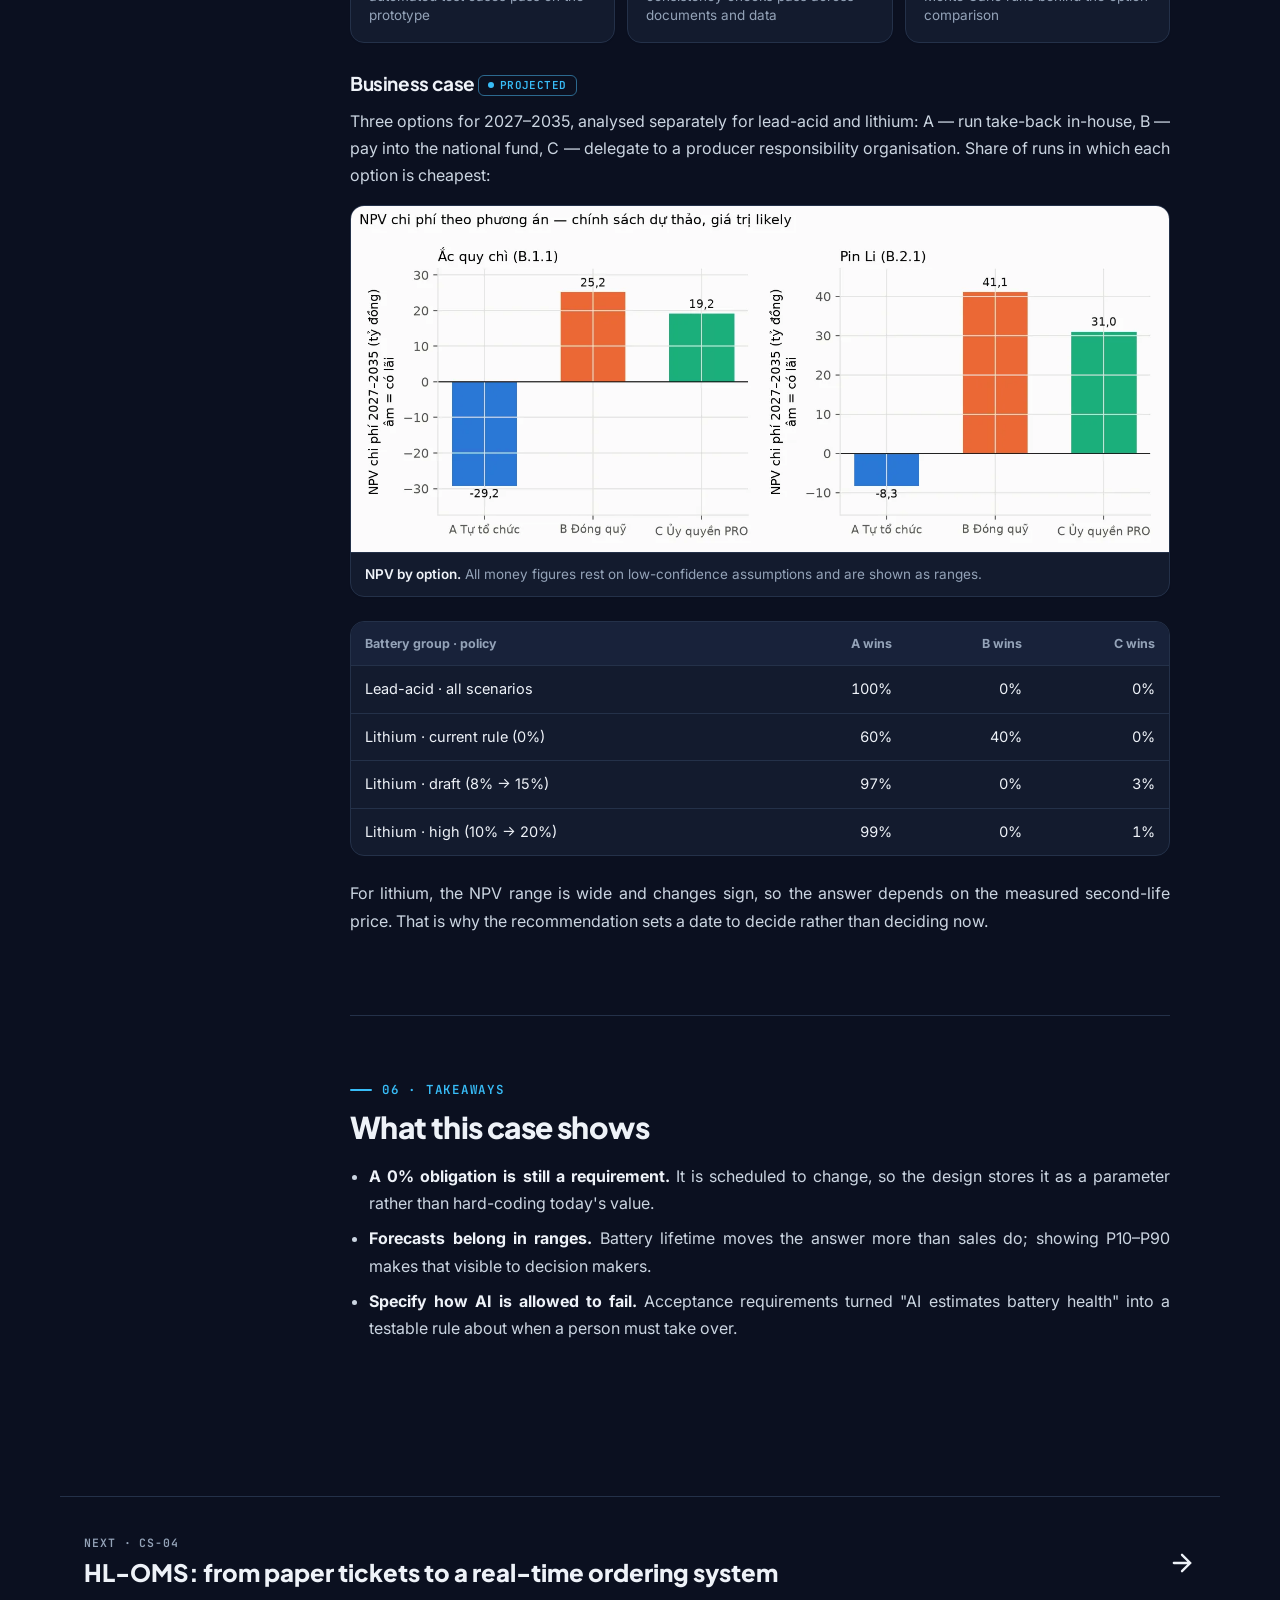
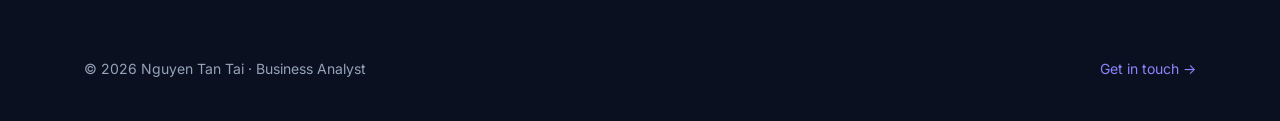
==== commit fbe07515: "Bo cac nut va lien ket CV (Download/Request CV) Co-Authored-By: Claude Opus 5.5 <noreply@anthropic.c" ====
--- a/projects/battery-2030.html
+++ b/projects/battery-2030.html
@@ -23,7 +23,6 @@
       <li><a href="../index.html#skills">Skills</a></li>
       <li><a href="../index.html#contact">Contact</a></li>
     </ul>
-    <a class="btn btn-primary btn-sm nav-cta" href="../assets/cv/Nguyen-Tan-Tai-CV.pdf" download>Download CV</a>
     <button class="icon-btn theme-btn" type="button" aria-label="Switch light or dark theme">
       <svg class="sun" viewBox="0 0 24 24" fill="none" stroke="currentColor" stroke-width="2" stroke-linecap="round"><circle cx="12" cy="12" r="4"/><path d="M12 2v2M12 20v2M4.9 4.9l1.4 1.4M17.7 17.7l1.4 1.4M2 12h2M20 12h2M4.9 19.1l1.4-1.4M17.7 6.3l1.4-1.4"/></svg>
       <svg class="moon" viewBox="0 0 24 24" fill="none" stroke="currentColor" stroke-width="2" stroke-linecap="round"><path d="M21 12.8A9 9 0 1 1 11.2 3a7 7 0 0 0 9.8 9.8z"/></svg>
